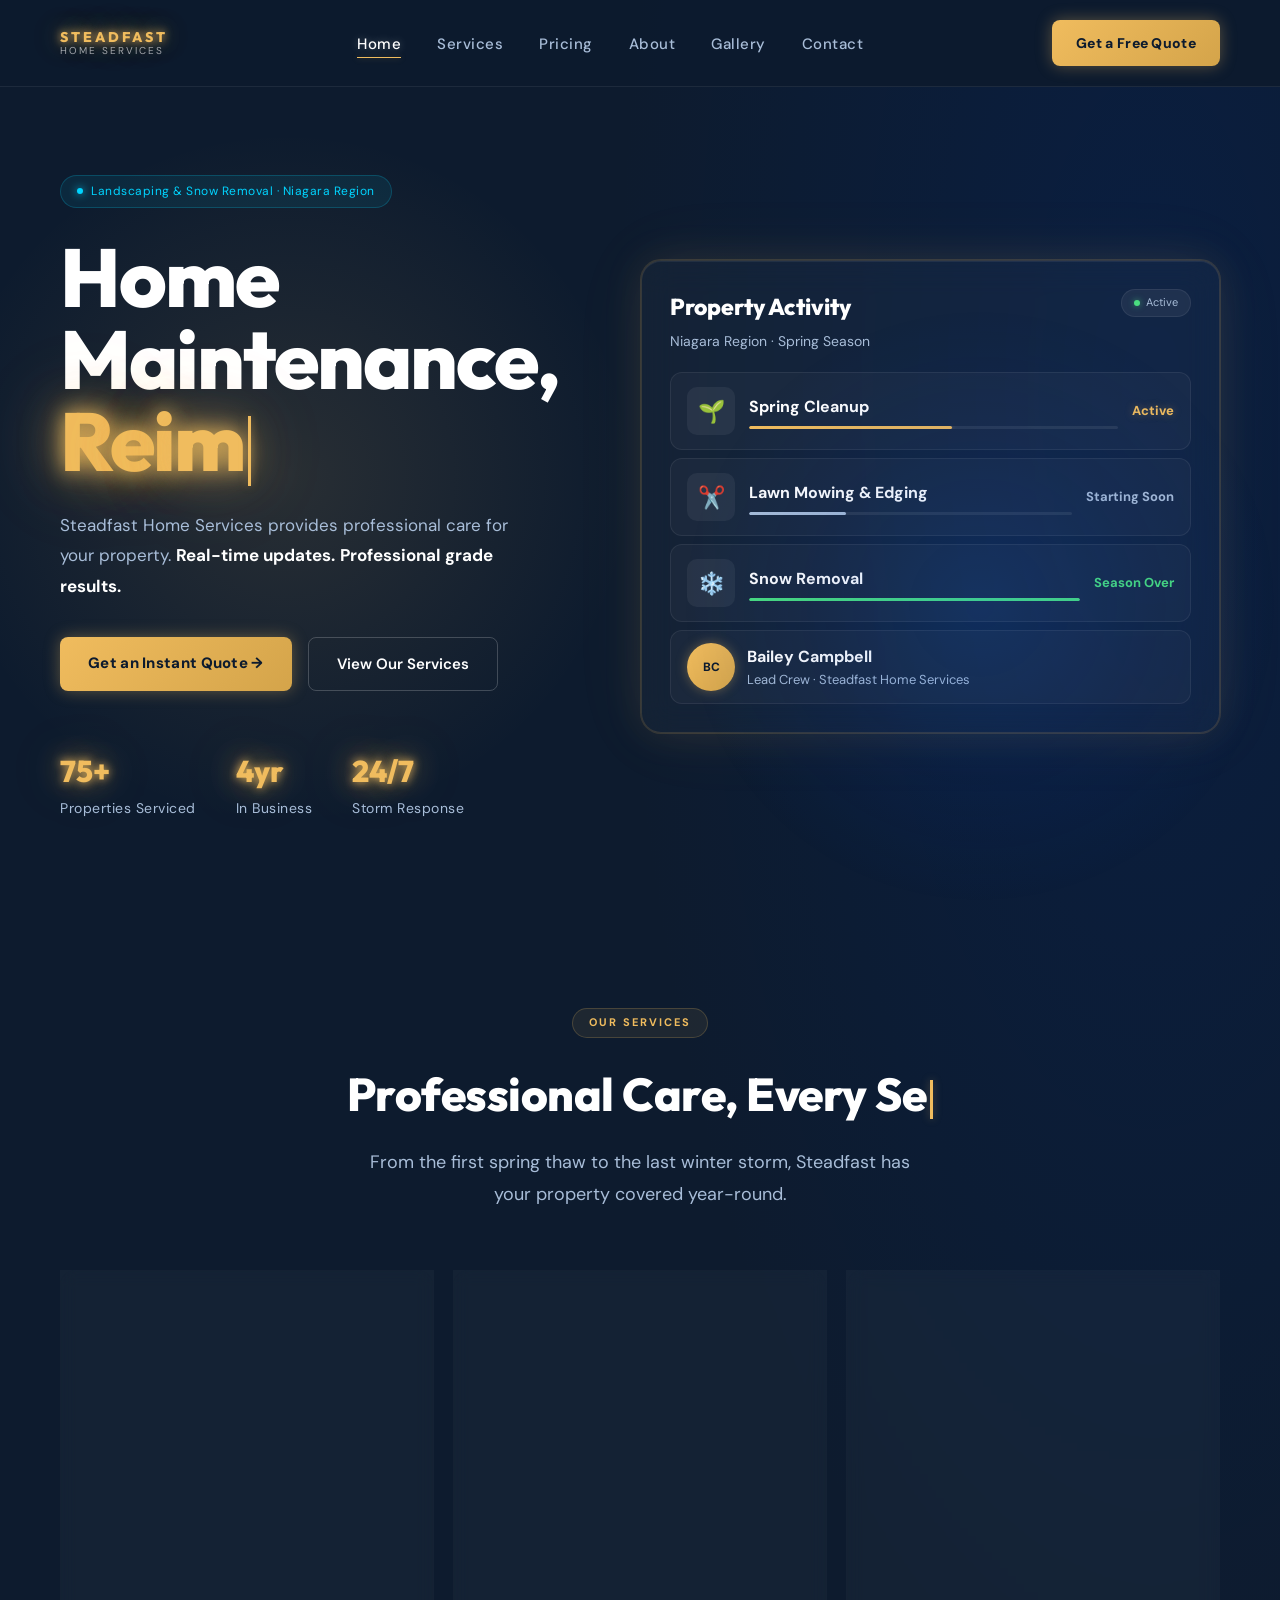
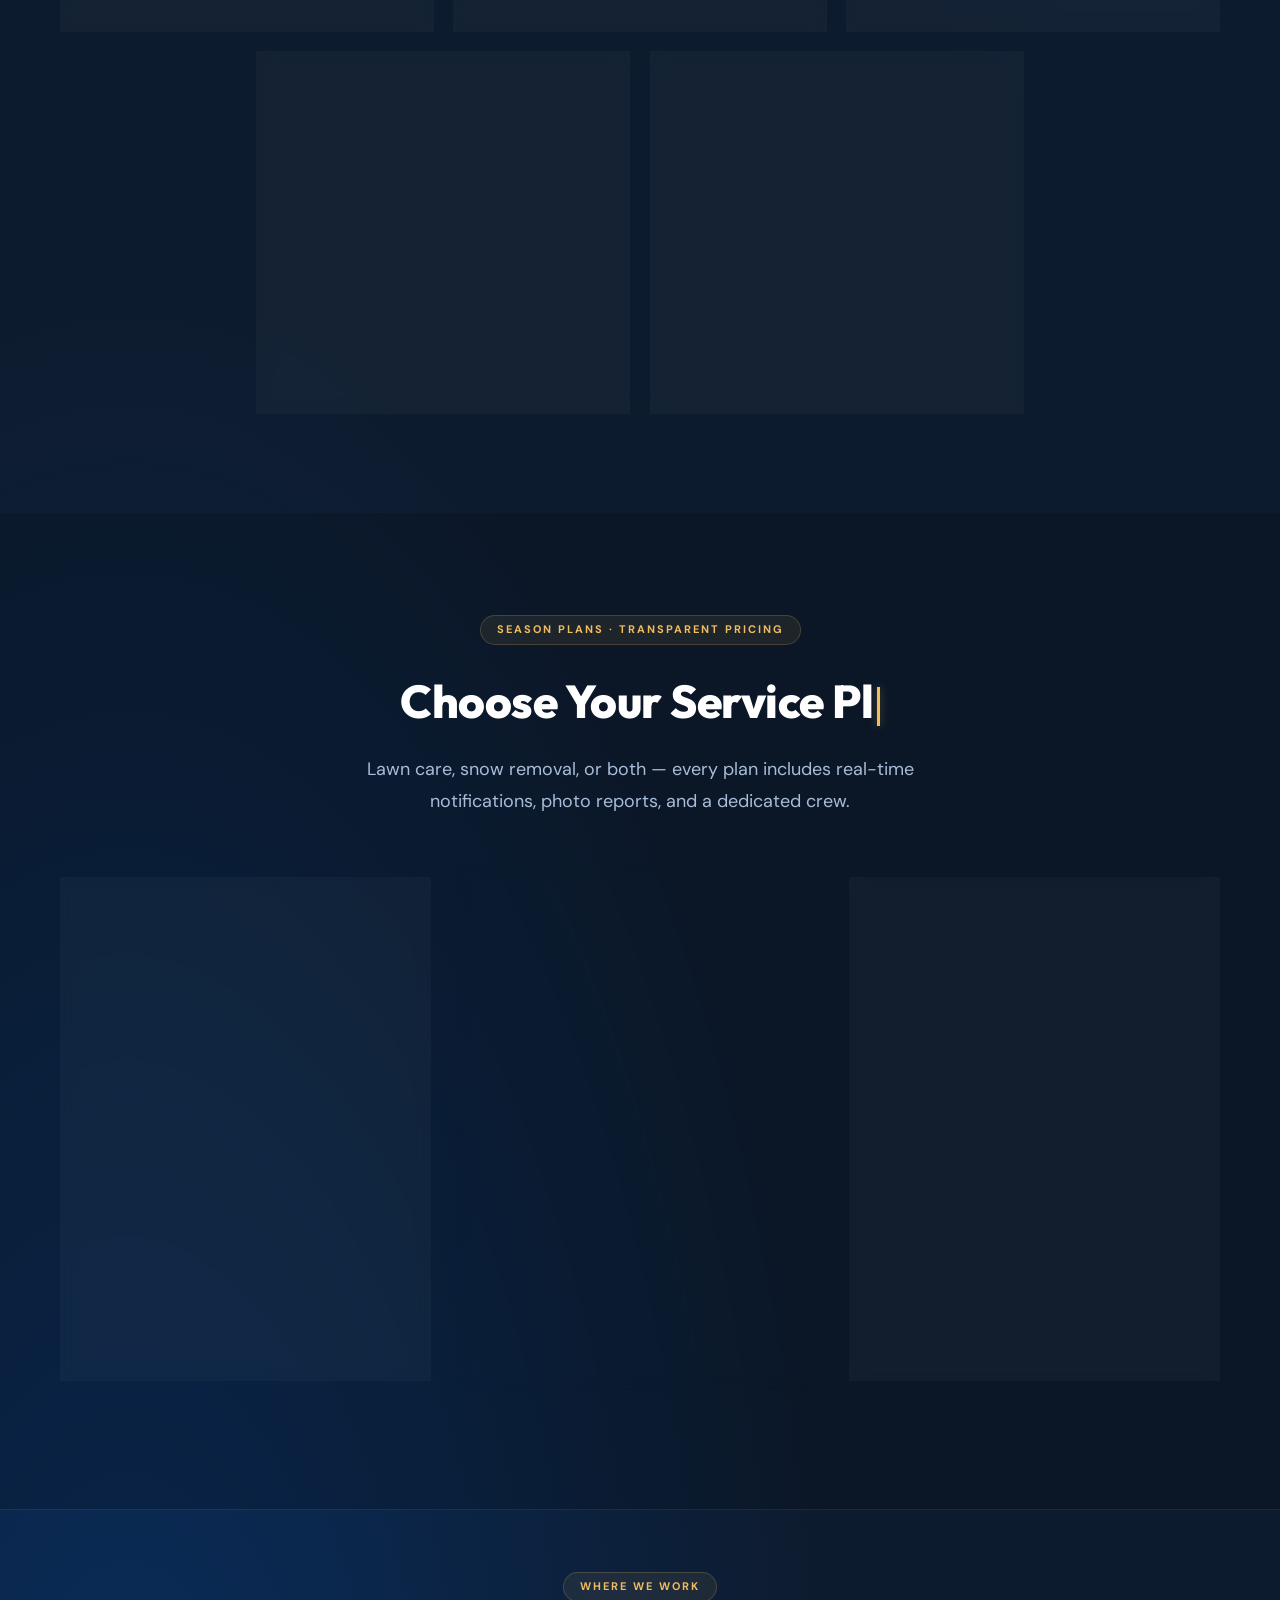
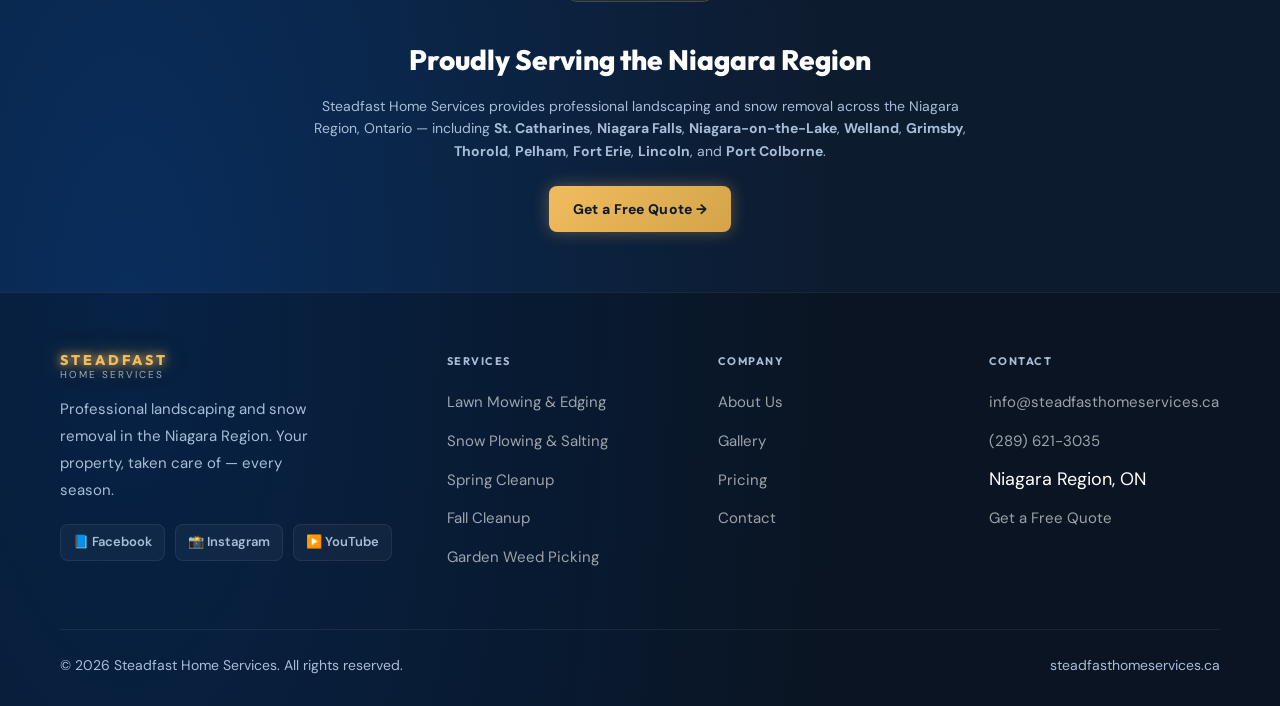
==== index.html @ 8e20288e "Reduce CSS parse time and fix CLS - Removed large inline SVG data URI from body background (kept rad" ====
<!DOCTYPE html>
<html lang="en">
<head>
  <meta charset="UTF-8" />
  <meta name="viewport" content="width=device-width, initial-scale=1.0" />

  <!-- SEO -->
  <title>Steadfast Home Services | Landscaping & Snow Removal — Niagara Region</title>
  <meta name="description" content="Professional landscaping and snow removal in the Niagara Region. Steadfast Home Services provides year-round property care. Real-time updates. Professional results." />
  <meta name="keywords" content="landscaping Niagara, snow removal Niagara, lawn care Niagara Region, Steadfast Home Services" />
  <link rel="canonical" href="https://steadfasthomeservices.ca" />

  <!-- Phone -->
  <meta name="phone" content="+1-289-621-3035" />

  <!-- Open Graph -->
  <meta property="og:title" content="Steadfast Home Services | Landscaping & Snow Removal — Niagara Region" />
  <meta property="og:description" content="Professional landscaping and snow removal in the Niagara Region. Serving St. Catharines, Niagara Falls, Welland & surrounding areas." />
  <meta property="og:url" content="https://steadfasthomeservices.ca" />
  <meta property="og:type" content="website" />
  <meta property="og:image" content="https://steadfasthomeservices.ca/assets/logo.png" />

  <!-- Twitter Card -->
  <meta name="twitter:card" content="summary_large_image" />
  <meta name="twitter:title" content="Steadfast Home Services | Niagara Region" />
  <meta name="twitter:description" content="Professional landscaping and snow removal in the Niagara Region." />
  <meta name="twitter:image" content="https://steadfasthomeservices.ca/assets/logo.png" />

  <!-- Robots -->
  <meta name="robots" content="index, follow" />

  <!-- Fonts -->
  <link rel="preconnect" href="https://fonts.googleapis.com" />
  <link rel="preconnect" href="https://fonts.gstatic.com" crossorigin />
  <link href="https://fonts.googleapis.com/css2?family=Outfit:wght@300;400;500;600;700;800;900&family=DM+Sans:ital,opsz,wght@0,9..40,300;0,9..40,400;0,9..40,500;0,9..40,600;0,9..40,700;1,9..40,400&display=optional" rel="stylesheet" />

  <link rel="preload" href="styles.css" as="style" />
  <link rel="dns-prefetch" href="https://www.googletagmanager.com" />
  <link rel="icon" type="image/png" href="assets/favicon.png" />
  <link rel="apple-touch-icon" href="assets/apple-touch-icon.png" />
  <link rel="stylesheet" href="styles.css" />
  <script src="schema.js" defer></script>
  <script src="animations.js" defer></script>
  <!-- Google Analytics -->
  <script async src="https://www.googletagmanager.com/gtag/js?id=G-3ZM8ZDMQPP"></script>
  <script>
    window.dataLayer = window.dataLayer || [];
    function gtag(){dataLayer.push(arguments);}
    gtag('js', new Date());
    gtag('config', 'G-3ZM8ZDMQPP');
  </script>
</head>
<body>

  <!-- =============================================
       NAVIGATION
       ============================================= -->
  <nav>
    <div class="nav-logo">
      <!-- Replace src with actual logo path once added to assets folder -->
      <div class="nav-logo-text">
        <span>STEADFAST</span>
        <span>HOME SERVICES</span>
      </div>
    </div>

    <ul class="nav-links">
      <li><a href="#" class="active">Home</a></li>
      <li><a href="services.html">Services</a></li>
      <li><a href="pricing.html">Pricing</a></li>
      <li><a href="about.html">About</a></li>
      <li><a href="gallery.html">Gallery</a></li>
      <li><a href="contact.html">Contact</a></li> 
    </ul>

    <a href="contact.html" class="btn-primary">Get a Free Quote</a>
    <button class="nav-hamburger" id="navHamburger" aria-label="Toggle navigation" aria-expanded="false">
      <span></span><span></span><span></span>
    </button>
  </nav>
  <div class="nav-overlay" id="navOverlay"></div>

  <!--
    VIDEO BACKGROUND — swap in when footage is ready:
    Replace the section.hero background with:

    <video class="hero-video" autoplay muted loop playsinline>
      <source src="assets/hero.mp4" type="video/mp4" />
    </video>

    And add to styles.css:
    .hero { position: relative; }
    .hero-video { position:absolute; inset:0; width:100%; height:100%; object-fit:cover; opacity:0.25; z-index:0; }
    .hero-content, .hero-card { position: relative; z-index: 1; }
  -->

  <!-- =============================================
       HERO SECTION
       ============================================= -->
  <section class="hero">
    <div class="hero-content">
      <div class="hero-badge">Landscaping &amp; Snow Removal &middot; Niagara Region</div>

      <h1>Home Maintenance,<br /><span class="hero-typewrite">Reimagined.</span></h1>

      <p>
        Steadfast Home Services provides professional care for your property.
        <strong>Real-time updates.</strong>
        <strong>Professional grade results.</strong>
      </p>

      <div class="hero-ctas">
        <a href="contact.html" class="btn-primary">Get an Instant Quote &rarr;</a>
        <a href="#services" class="btn-outline">View Our Services</a>
      </div>

      <div class="hero-stats">
        <div class="stat">
          <span class="stat-number">75+</span>
          <span class="stat-label">Properties Serviced</span>
        </div>
        <div class="stat">
          <span class="stat-number">4yr</span>
          <span class="stat-label">In Business</span>
        </div>
        <div class="stat">
          <span class="stat-number">24/7</span>
          <span class="stat-label">Storm Response</span>
        </div>
      </div>
    </div>

    <!-- Property Activity Card — powered by status.json -->
    <div class="hero-card" id="activityCard">
      <div class="hero-card-header">
        <div>
          <div class="hero-card-title">Property Activity</div>
          <div class="hero-card-subtitle" id="cardSubtitle">Niagara Region &middot; Loading...</div>
        </div>
        <div style="display:flex;flex-direction:column;align-items:flex-end;gap:8px;">
          <div class="storm-alert" id="cardAlert" style="display:none;"></div>
          <div class="status-badge" id="cardStatus">...</div>
        </div>
      </div>
      <div id="cardServices"></div>
      <div class="crew-item">
        <div class="crew-avatar">BC</div>
        <div>
          <div class="crew-name">Bailey Campbell</div>
          <div class="crew-role">Lead Crew &middot; Steadfast Home Services</div>
        </div>
      </div>
    </div>
  </section>

  <!-- =============================================
       SERVICES SECTION
       ============================================= -->
  <section class="services" id="services">
    <div class="section-header">
      <div class="section-label">Our Services</div>
      <h2 class="section-title">Professional Care, Every Season</h2>
      <p class="section-sub">From the first spring thaw to the last winter storm, Steadfast has your property covered year-round.</p>
    </div>

    <div class="services-grid">
      <div class="service-card">
        <div class="service-icon">✂️</div>
        <h3>Lawn Mowing &amp; Edging</h3>
        <p>Weekly or bi-weekly cuts at a 3-inch height using professional Toro equipment. Weed whacking and garden bed edging included in every visit.</p>
        <a href="services.html#mowing" class="service-link">Learn more &rarr;</a>
      </div>

      <div class="service-card">
        <div class="service-icon">❄️</div>
        <h3>Snow Plowing &amp; Salting</h3>
        <p>Triggered at 2 cm+ snowfall, 24/7 during snow season. We hand shovel every property and apply quality ice melt — before you wake up.</p>
        <a href="services.html#snow" class="service-link">Learn more &rarr;</a>
      </div>

      <div class="service-card">
        <div class="service-icon">🌱</div>
        <h3>Spring Cleanup</h3>
        <p>Full bed cleaning, weeding, edging, and a complete rake and blow of your entire lawn. All winter debris removed — property ready for the season.</p>
        <a href="services.html#spring" class="service-link">Learn more &rarr;</a>
      </div>

      <div class="service-card service-card--centered">
        <div class="service-icon">🍂</div>
        <h3>Fall Cleanup</h3>
        <p>Full leaf collection, weed removal, branch trimming, and winter prep starting in October. Your lawn set up to bounce back strong in spring.</p>
        <a href="services.html#fall" class="service-link">Learn more &rarr;</a>
      </div>

      <div class="service-card service-card--centered">
        <div class="service-icon">🌿</div>
        <h3>Garden Weed Picking <span style="font-size:11px;background:var(--gold);color:var(--navy);padding:2px 8px;border-radius:10px;font-weight:700;vertical-align:middle;">ADD-ON</span></h3>
        <p>Premium add-on to any lawn care plan. We weed your garden beds every visit, re-edge monthly, and keep your gardens looking pristine all season long.</p>
        <a href="services.html#weed" class="service-link">Learn more &rarr;</a>
      </div>
    </div>
  </section>

  <!-- =============================================
       PRICING SECTION
       ============================================= -->
  <section class="pricing" id="pricing">
    <div class="section-header">
      <div class="section-label">Season Plans &middot; Transparent Pricing</div>
      <h2 class="section-title">Choose Your Service Plan</h2>
      <p class="section-sub">Lawn care, snow removal, or both — every plan includes real-time notifications, photo reports, and a dedicated crew.</p>
    </div>

    <div class="pricing-grid">

      <!-- Lawn Care -->
      <div class="pricing-card">
        <div class="price-label">🌿 Lawn Care</div>
        <div>
          <span class="price-amount">$169</span>
          <span class="price-period">/mo</span>
        </div>
        <div class="price-desc">Spring through Fall season<br />Billed monthly &middot; No agreement required</div>
        <hr class="price-divider" />
        <ul class="features-list">
          <li class="feature-item included">Weekly mowing &amp; edging</li>
          <li class="feature-item included">Spring &amp; fall cleanup</li>
          <li class="feature-item included">Trimming &amp; debris removal</li>
          <li class="feature-item included">Photo report each visit</li>
          <li class="feature-item excluded">Snow removal</li>
          <li class="feature-item excluded">Fertilization</li>
        </ul>
        <a href="contact.html" class="btn-outline">Get Started</a>
      </div>

      <!-- Year-Round Bundle (Featured) -->
      <div class="pricing-card featured">
        <div class="best-value-badge">BEST VALUE</div>
        <div class="price-label">🌿❄️ Year-Round Bundle</div>
        <div>
          <span class="price-amount">$259</span>
          <span class="price-period">/mo</span>
        </div>
        <div class="price-desc">Lawn care + snow removal, 12 months<br />Annual service agreement required</div>
        <hr class="price-divider" />
        <ul class="features-list">
          <li class="feature-item included">Weekly mowing &amp; edging</li>
          <li class="feature-item included">Spring &amp; fall cleanup</li>
          <li class="feature-item included">Fertilization &amp; weed picking (2x)</li>
          <li class="feature-item included">Snow plowing — driveway &amp; walks</li>
          <li class="feature-item included">Salting / ice melt after each plow</li>
          <li class="feature-item included">Real-time SMS storm alerts</li>
          <li class="feature-item included">Photo report every visit</li>
        </ul>
        <a href="contact.html" class="btn-primary">Get an Instant Quote &rarr;</a>
      </div>

      <!-- Snow Removal -->
      <div class="pricing-card">
        <div class="price-label">❄️ Snow Removal</div>
        <div>
          <span class="price-amount">$179</span>
          <span class="price-period">/mo</span>
        </div>
        <div class="price-desc">Winter season pass — Nov through Apr<br />Seasonal service agreement required</div>
        <hr class="price-divider" />
        <ul class="features-list">
          <li class="feature-item included">Triggered at 2 cm+ snowfall</li>
          <li class="feature-item included">Driveway &amp; front walkway plowing</li>
          <li class="feature-item included">Salt / ice melt application</li>
          <li class="feature-item included">Pre &amp; post-storm SMS alerts</li>
          <li class="feature-item included">Photo confirmation each visit</li>
          <li class="feature-item excluded">Lawn care services</li>
        </ul>
        <a href="contact.html" class="btn-outline">Reserve Season Pass</a>
      </div>

    </div>
  </section>

  <!-- =============================================
       SERVICE AREA (SEO — city keyword coverage)
       ============================================= -->
  <section class="service-area">
    <div class="section-label">Where We Work</div>
    <h2>Proudly Serving the Niagara Region</h2>
    <p>
      Steadfast Home Services provides professional landscaping and snow removal across the Niagara Region, Ontario — including
      <strong>St. Catharines</strong>, <strong>Niagara Falls</strong>, <strong>Niagara-on-the-Lake</strong>,
      <strong>Welland</strong>, <strong>Grimsby</strong>, <strong>Thorold</strong>, <strong>Pelham</strong>,
      <strong>Fort Erie</strong>, <strong>Lincoln</strong>, and <strong>Port Colborne</strong>.
    </p>
    <a href="contact.html" class="btn-primary">Get a Free Quote &rarr;</a>
  </section>

  <!-- =============================================
       FOOTER
       ============================================= -->
  <footer id="contact">
    <div class="footer-top">
      <div class="footer-brand">
        <div class="nav-logo-text">
          <span class="footer-logo-title">STEADFAST</span>
          <span class="footer-logo-sub">HOME SERVICES</span>
        </div>
        <p>Professional landscaping and snow removal in the Niagara Region. Your property, taken care of — every season.</p>
        <div class="social-links">
          <a href="https://www.facebook.com/profile.php?id=100092888058014" target="_blank" rel="noopener noreferrer" class="social-link">📘 Facebook</a>
          <a href="https://www.instagram.com/steadfasthomeservices/" target="_blank" rel="noopener noreferrer" class="social-link">📸 Instagram</a>
          <a href="https://www.youtube.com/@SteadfastHomeServices" target="_blank" rel="noopener noreferrer" class="social-link">▶️ YouTube</a>
        </div>
      </div>

      <div class="footer-col">
        <h4>Services</h4>
        <ul>
          <li><a href="services.html#mowing">Lawn Mowing &amp; Edging</a></li>
          <li><a href="services.html#snow">Snow Plowing &amp; Salting</a></li>
          <li><a href="services.html#spring">Spring Cleanup</a></li>
          <li><a href="services.html#fall">Fall Cleanup</a></li>
          <li><a href="services.html#weed">Garden Weed Picking</a></li>
        </ul>
      </div>

      <div class="footer-col">
        <h4>Company</h4>
        <ul>
          <li><a href="about.html">About Us</a></li>
          <li><a href="gallery.html">Gallery</a></li>
          <li><a href="pricing.html">Pricing</a></li>
          <li><a href="contact.html">Contact</a></li>
        </ul>
      </div>

      <div class="footer-col">
        <h4>Contact</h4>
        <ul>
          <li><a href="mailto:info@steadfasthomeservices.ca">info@steadfasthomeservices.ca</a></li>
          <li><a href="tel:+12896213035">(289) 621-3035</a></li>
          <li>Niagara Region, ON</li>
          <li><a href="contact.html">Get a Free Quote</a></li>
        </ul>
      </div>
    </div>

    <div class="footer-bottom">
      <p>&copy; 2026 Steadfast Home Services. All rights reserved.</p>
      <p>steadfasthomeservices.ca</p>
    </div>
  </footer>

  <script>
    // Load live status from status.json
    fetch('status.json')
      .then(r => r.json())
      .then(data => {
        // Subtitle: region + season only (no daily area or date to maintain)
        document.getElementById('cardSubtitle').textContent = 'Niagara Region · ' + data.season;

        // Status badge
        document.getElementById('cardStatus').textContent = data.status;

        // Alert banner (only shown if alert text is set)
        if (data.alert) {
          const alert = document.getElementById('cardAlert');
          alert.textContent = '⚠ ' + data.alert;
          alert.style.display = 'flex';
        }

        // Service items
        const stateMap = {
          active:   { label: 'Active',     css: 'status-progress', bar: 'bar-gold'  },
          upcoming: { label: 'Starting Soon', css: 'status-oncall', bar: 'bar-grey' },
          standby:  { label: 'On Call',    css: 'status-oncall',   bar: 'bar-grey'  },
          done:     { label: 'Season Over', css: 'status-complete', bar: 'bar-green' }
        };

        const container = document.getElementById('cardServices');
        data.services.forEach(svc => {
          const s = stateMap[svc.state] || stateMap.standby;
          container.innerHTML += `
            <div class="job-item">
              <div class="job-icon">${svc.icon}</div>
              <div class="job-info">
                <div class="job-name">${svc.name}</div>
                <div class="job-bar"><div class="job-bar-fill ${s.bar}"></div></div>
              </div>
              <span class="job-status ${s.css}">${s.label}</span>
            </div>`;
        });
      })
      .catch(() => {
        document.getElementById('cardSubtitle').textContent = 'Niagara Region';
        document.getElementById('cardStatus').textContent = 'Active';
      });
  </script>
</body>
</html>
---- styles.css ----
*{margin:0;padding:0;box-sizing:border-box}:root{--navy:#0D1B2E;--navy-mid:#1B2A4A;--navy-card:rgba(255,255,255,0.04);--gold:#F0BC5E;--gold-glow:rgba(240,188,94,0.35);--gold-dim:rgba(240,188,94,0.12);--cyan:#00D4FF;--cyan-glow:rgba(0,212,255,0.25);--white:#FFFFFF;--text-muted:#A8BDD8;--border:rgba(255,255,255,0.07);--font:'DM Sans',sans-serif;--font-display:'Outfit',sans-serif}html{scroll-behavior:smooth}body{background-color:var(--navy);background-image:radial-gradient(ellipse 80% 60% at 10% 90%,rgba(0,80,180,.35) 0,transparent 70%),radial-gradient(ellipse 60% 50% at 90% 10%,rgba(0,40,120,.25) 0,transparent 70%);color:var(--white);font-family:var(--font);font-size:18px;line-height:1.6}a{text-decoration:none;color:inherit}h1,h2,h3,h4{font-family:var(--font-display)}@keyframes fadeInUp{from{opacity:0;transform:translateY(28px)}to{opacity:1;transform:translateY(0)}}@keyframes fadeInRight{from{opacity:0;transform:translateX(28px)}to{opacity:1;transform:translateX(0)}}@keyframes glowPulse{0%,100%{opacity:.85}50%{opacity:1}}@keyframes floatCard{0%,100%{transform:translateY(0)}50%{transform:translateY(-8px)}}.typewriter-cursor{display:inline-block;width:3px;height:.85em;background:var(--gold);margin-left:4px;vertical-align:middle;box-shadow:0 0 8px var(--gold-glow);animation:cursorBlink .8s step-end infinite}@keyframes cursorBlink{0%,100%{opacity:1}50%{opacity:0}}.reveal{opacity:0;transform:translateY(36px);transition:opacity .7s ease,transform .7s ease}.reveal.is-visible{opacity:1;transform:translateY(0)}.reveal-left{opacity:0;transform:translateX(-36px);transition:opacity .7s ease,transform .7s ease}.reveal-left.is-visible{opacity:1;transform:translateX(0)}.reveal-scale{opacity:0;transform:scale(.94);transition:opacity .6s ease,transform .6s ease}.reveal-scale.is-visible{opacity:1;transform:scale(1)}.gradient-text{background:linear-gradient(135deg,var(--gold) 0,#fff 50%,var(--gold) 100%);background-size:200% auto;-webkit-background-clip:text;-webkit-text-fill-color:transparent;background-clip:text}nav{display:flex;align-items:center;justify-content:space-between;padding:20px 60px;position:sticky;top:0;z-index:100;background:rgba(13,27,46,.96);border-bottom:1px solid var(--border)}.nav-logo{display:flex;align-items:center;gap:10px}.nav-logo img{height:40px}.nav-logo-text{display:flex;flex-direction:column;line-height:1.1}.nav-logo-text span:first-child{font-size:14px;font-weight:800;letter-spacing:3px;font-family:var(--font-display);color:var(--gold);text-shadow:0 0 8px #f0bc5e,0 0 20px rgba(240,188,94,.7),0 0 40px rgba(240,188,94,.4)}.nav-logo-text span:last-child{font-size:10px;letter-spacing:2px;color:var(--white);opacity:.6}.nav-links{display:flex;gap:36px;list-style:none}.nav-links a{font-size:15px;font-weight:500;color:var(--text-muted);letter-spacing:.5px;transition:color .2s,text-shadow .2s;position:relative}.nav-links a::after{content:'';position:absolute;bottom:-4px;left:0;width:0;height:1px;background:var(--gold);box-shadow:0 0 6px var(--gold-glow);transition:width .3s}.nav-links a.active,.nav-links a:hover{color:var(--white);text-shadow:0 0 8px rgba(255,255,255,.3)}.nav-links a.active::after,.nav-links a:hover::after{width:100%}.btn-primary{background:linear-gradient(135deg,var(--gold),#d4a44a);color:var(--navy);font-weight:800;font-size:14px;padding:12px 24px;border-radius:8px;border:none;cursor:pointer;letter-spacing:.3px;box-shadow:0 0 16px var(--gold-glow);animation:glowPulse 3s ease-in-out infinite;transition:transform .2s,opacity .2s;display:inline-block}.btn-primary:hover{transform:translateY(-3px);box-shadow:0 0 24px rgba(240,188,94,.55),0 0 60px rgba(240,188,94,.25),0 10px 24px rgba(0,0,0,.35)}.btn-outline{background:0 0;color:var(--white);font-weight:600;font-size:14px;padding:12px 24px;border-radius:8px;border:1px solid rgba(255,255,255,.2);cursor:pointer;transition:border-color .25s,background .25s,transform .25s,box-shadow .25s;display:inline-block}.btn-outline:hover{border-color:rgba(240,188,94,.6);background:rgba(240,188,94,.07);transform:translateY(-3px);box-shadow:0 0 16px rgba(240,188,94,.12),0 8px 20px rgba(0,0,0,.2)}.hero{display:flex;align-items:center;justify-content:space-between;padding:80px 60px;min-height:calc(100vh - 81px);gap:60px;position:relative;overflow:hidden}.hero::before{content:'';position:absolute;top:5%;left:-5%;width:700px;height:700px;background:radial-gradient(circle,rgba(240,188,94,.12) 0,rgba(240,188,94,.05) 40%,transparent 70%);pointer-events:none}.hero::after{content:'';position:absolute;bottom:0;right:0;width:600px;height:600px;background:radial-gradient(circle,rgba(0,100,255,.15) 0,rgba(0,60,180,.08) 40%,transparent 70%);pointer-events:none}.hero-content{flex:1;max-width:580px;animation:fadeInUp .8s ease both}.hero-badge{display:inline-flex;align-items:center;gap:8px;background:rgba(0,212,255,.08);border:1px solid rgba(0,212,255,.2);border-radius:20px;padding:6px 16px;font-size:12px;color:var(--cyan);margin-bottom:28px;letter-spacing:.5px}.hero-badge::before{content:'';width:6px;height:6px;border-radius:50%;background:var(--cyan);box-shadow:0 0 8px var(--cyan);animation:glowPulse 2s ease-in-out infinite}.hero h1{font-size:82px;font-weight:800;line-height:1;margin-bottom:24px;letter-spacing:-2px}.hero h1 span{color:var(--gold);text-shadow:0 0 20px rgba(240,188,94,.9),0 0 40px rgba(240,188,94,.6),0 0 80px rgba(240,188,94,.4),0 0 120px rgba(240,188,94,.2)}.hero p{font-size:17px;color:var(--text-muted);margin-bottom:36px;max-width:460px;line-height:1.8}.hero p strong{color:var(--white)}.hero-ctas{display:flex;gap:16px;margin-bottom:56px;flex-wrap:wrap}.hero-ctas .btn-primary{font-size:15px;padding:14px 28px}.hero-ctas .btn-outline{font-size:15px;padding:14px 28px}.hero-stats{display:flex;gap:40px}.stat{display:flex;flex-direction:column}.stat-number{font-size:30px;font-weight:800;font-family:var(--font-display);color:var(--gold);text-shadow:0 0 10px #f0bc5e,0 0 30px rgba(240,188,94,.7),0 0 60px rgba(240,188,94,.4)}.stat-label{font-size:14px;color:var(--text-muted);margin-top:2px;letter-spacing:.5px}.hero-card{flex:1;max-width:676px;background:rgba(255,255,255,.03);border:1px solid rgba(240,188,94,.15);border-radius:20px;padding:28px;backdrop-filter:blur(16px);-webkit-backdrop-filter:blur(16px);animation:fadeInRight .9s ease .2s both,floatCard 6s ease-in-out 1s infinite;box-shadow:0 0 0 1px rgba(240,188,94,.15),0 0 40px rgba(240,188,94,.1),0 0 80px rgba(240,188,94,.06),inset 0 1px 0 rgba(255,255,255,.06)}.hero-card-header{display:flex;justify-content:space-between;align-items:flex-start;margin-bottom:20px}.hero-card-title{font-size:23px;font-weight:800;font-family:var(--font-display)}.hero-card-subtitle{font-size:14px;color:var(--text-muted);margin-top:4px}.storm-alert{display:flex;align-items:center;gap:6px;background:var(--gold);color:var(--navy);font-size:11px;font-weight:800;padding:5px 12px;border-radius:20px;box-shadow:0 0 12px var(--gold-glow)}.status-badge{display:inline-flex;align-items:center;gap:6px;background:rgba(255,255,255,.06);border:1px solid var(--border);border-radius:20px;padding:4px 12px;font-size:11px;color:var(--text-muted)}.status-badge::before{content:'';width:6px;height:6px;border-radius:50%;background:#4ade80;box-shadow:0 0 6px rgba(74,222,128,.6)}.job-item{background:rgba(255,255,255,.03);border:1px solid var(--border);border-radius:12px;padding:14px 16px;margin-bottom:8px;display:flex;align-items:center;gap:14px;transition:border-color .2s}.job-item:hover{border-color:rgba(240,188,94,.2)}.job-icon{width:48px;height:48px;border-radius:10px;background:rgba(255,255,255,.06);display:flex;align-items:center;justify-content:center;font-size:22px;flex-shrink:0}.job-info{flex:1}.job-name{font-size:16px;font-weight:700}.job-bar{height:3px;border-radius:2px;background:rgba(255,255,255,.08);margin-top:6px;overflow:hidden}.job-bar-fill{height:100%;border-radius:2px}.job-status{font-size:13px;font-weight:700}.status-progress{color:var(--gold);text-shadow:0 0 8px var(--gold-glow)}.status-complete{color:#4ade80}.status-oncall{color:var(--text-muted)}.bar-gold{background:var(--gold);box-shadow:0 0 6px var(--gold-glow);width:55%}.bar-green{background:#4ade80;width:100%}.bar-grey{background:var(--text-muted);width:30%}.crew-item{display:flex;align-items:center;gap:12px;padding:12px 16px;background:rgba(255,255,255,.03);border:1px solid var(--border);border-radius:12px;margin-top:8px}.crew-avatar{width:48px;height:48px;border-radius:50%;background:linear-gradient(135deg,var(--gold),#d4a44a);color:var(--navy);font-weight:800;font-size:12px;display:flex;align-items:center;justify-content:center;box-shadow:0 0 12px var(--gold-glow);flex-shrink:0}.crew-name{font-size:16px;font-weight:700}.crew-role{font-size:13px;color:var(--text-muted)}section{padding:100px 60px}.section-label{display:inline-block;background:rgba(240,188,94,.08);border:1px solid rgba(240,188,94,.2);border-radius:20px;padding:5px 16px;font-size:11px;font-weight:700;letter-spacing:2px;text-transform:uppercase;color:var(--gold);margin-bottom:20px}.section-title{font-size:46px;font-weight:800;text-align:center;margin-bottom:14px;letter-spacing:-.5px}.section-sub{font-size:18px;color:var(--text-muted);text-align:center;max-width:560px;margin:0 auto 60px;line-height:1.8}.section-header{text-align:center;margin-bottom:60px}.services{background:0 0}.services-grid{display:grid;grid-template-columns:repeat(6,1fr);gap:20px}.service-card{grid-column:span 2;background:rgba(255,255,255,.03);border:1px solid var(--border);border-radius:16px;padding:36px;backdrop-filter:blur(8px);transition:border-color .3s,transform .3s,box-shadow .3s;position:relative;overflow:hidden}.service-card::before{content:'';position:absolute;top:0;left:0;right:0;height:1px;background:linear-gradient(90deg,transparent,rgba(240,188,94,.3),transparent);opacity:0;transition:opacity .3s}.service-card:hover{border-color:rgba(240,188,94,.3);transform:translateY(-6px);box-shadow:0 24px 48px rgba(0,0,0,.35),0 0 30px rgba(240,188,94,.08),inset 0 1px 0 rgba(240,188,94,.15)}.service-card:hover::before{opacity:1}.service-card:nth-child(4){grid-column:2/span 2}.service-card:nth-child(5){grid-column:4/span 2}.service-icon{width:58px;height:58px;border-radius:14px;background:rgba(240,188,94,.08);border:1px solid rgba(240,188,94,.15);display:flex;align-items:center;justify-content:center;font-size:26px;margin-bottom:24px}.service-card h3{font-size:20px;font-weight:700;margin-bottom:12px}.service-card p{font-size:16px;color:var(--text-muted);line-height:1.7;margin-bottom:24px}.service-link{font-size:15px;font-weight:700;color:var(--gold);letter-spacing:.3px;transition:text-shadow .2s}.service-link:hover{text-shadow:0 0 8px var(--gold-glow)}.pricing{background:rgba(0,0,0,.15)}.pricing-grid{display:grid;grid-template-columns:repeat(3,1fr);gap:24px;align-items:start}.pricing-card{background:rgba(255,255,255,.03);border:1px solid var(--border);border-radius:20px;padding:32px;position:relative;backdrop-filter:blur(8px);transition:border-color .3s,box-shadow .3s}.pricing-card:hover{border-color:rgba(240,188,94,.3);box-shadow:0 24px 48px rgba(0,0,0,.25),0 0 20px rgba(240,188,94,.07)}.pricing-card.featured{background:linear-gradient(145deg,#c8a84b,#f0e080);border-color:transparent;color:var(--navy);transform:translateY(-16px);box-shadow:0 0 60px rgba(240,188,94,.2),0 30px 60px rgba(0,0,0,.3)}.pricing-card.featured .feature-item,.pricing-card.featured .price-desc,.pricing-card.featured .price-label,.pricing-card.featured .price-period{color:rgba(27,42,74,.75)}.pricing-card.featured .price-amount{color:var(--navy)}.pricing-card.featured .feature-item.included{color:var(--navy)}.best-value-badge{position:absolute;top:-14px;left:50%;transform:translateX(-50%);background:var(--navy);color:var(--gold);font-size:10px;font-weight:800;letter-spacing:2px;padding:5px 18px;border-radius:20px;white-space:nowrap;box-shadow:0 0 12px var(--gold-glow)}.price-label{display:flex;align-items:center;gap:8px;font-size:11px;font-weight:700;letter-spacing:1.5px;text-transform:uppercase;color:var(--text-muted);margin-bottom:16px}.price-amount{font-size:54px;font-weight:800;line-height:1;color:var(--white);font-family:var(--font-display)}.price-period{font-size:16px;color:var(--text-muted);font-weight:400}.price-desc{font-size:13px;color:var(--text-muted);margin-top:6px;margin-bottom:24px;line-height:1.6}.price-divider{border:none;border-top:1px solid var(--border);margin-bottom:20px}.pricing-card.featured .price-divider{border-top-color:rgba(27,42,74,.15)}.features-list{list-style:none;margin-bottom:28px}.feature-item{display:flex;align-items:center;gap:10px;font-size:13px;color:var(--text-muted);margin-bottom:10px}.feature-item.included{color:var(--white)}.feature-item.included::before{content:'✓';color:#4ade80;font-weight:800;flex-shrink:0}.feature-item.excluded{opacity:.35}.feature-item.excluded::before{content:'✕';color:var(--text-muted);flex-shrink:0}.pricing-card .btn-outline,.pricing-card .btn-primary{width:100%;text-align:center;display:block;padding:14px;font-size:14px}.pricing-card.featured .btn-primary{background:var(--navy);color:var(--gold);box-shadow:none;animation:none}.pricing-card.featured .btn-primary:hover{opacity:.9}footer{background:rgba(0,0,0,.25);border-top:1px solid var(--border);padding:60px 60px 30px}.footer-top{display:grid;grid-template-columns:1.5fr 1fr 1fr 1fr;gap:40px;margin-bottom:48px}.footer-brand p{font-size:15px;color:var(--text-muted);margin-top:16px;max-width:260px;line-height:1.8}.footer-col h4{font-size:11px;font-weight:700;letter-spacing:1.5px;text-transform:uppercase;color:var(--text-muted);margin-bottom:16px}.footer-col ul{list-style:none}.footer-col ul li{margin-bottom:10px}.footer-col ul li a{font-size:15px;color:var(--white);opacity:.6;transition:opacity .2s,color .2s}.footer-col ul li a:hover{opacity:1;color:var(--gold)}.footer-bottom{border-top:1px solid var(--border);padding-top:24px;display:flex;justify-content:space-between;align-items:center}.footer-bottom p{font-size:14px;color:var(--text-muted)}.social-links{display:flex;gap:10px;margin-top:20px;flex-wrap:wrap}.social-link{display:flex;align-items:center;gap:6px;font-size:13px;font-weight:600;color:var(--text-muted);background:rgba(255,255,255,.04);border:1px solid var(--border);border-radius:8px;padding:7px 12px;transition:color .2s,border-color .2s,box-shadow .2s}.social-link:hover{color:var(--gold);border-color:rgba(240,188,94,.3);box-shadow:0 0 10px rgba(240,188,94,.1)}@media (max-width:1024px){nav{padding:20px 30px}.hero{padding:60px 30px;flex-direction:column;min-height:auto}.hero h1{font-size:48px}section{padding:80px 30px}.services-grid{grid-template-columns:repeat(2,1fr)}.service-card{grid-column:span 1!important}.pricing-grid{grid-template-columns:1fr}.pricing-card.featured{transform:none}.footer-top{grid-template-columns:1fr 1fr}footer{padding:40px 30px 20px}}@media (max-width:640px){nav{padding:16px 20px}.nav-links{display:none}.nav-links.is-open{display:flex;flex-direction:column;position:fixed;top:0;right:0;width:75vw;max-width:300px;height:100vh;background:rgba(13,27,46,.98);backdrop-filter:blur(20px);-webkit-backdrop-filter:blur(20px);padding:80px 30px 30px;gap:0;border-left:1px solid var(--border);z-index:200;list-style:none}.nav-links.is-open li{width:100%}.nav-links.is-open a{font-size:17px;padding:14px 0;display:block;border-bottom:1px solid var(--border);color:var(--white)}.hero{padding:40px 20px}.hero h1{font-size:36px}.section-title{font-size:32px}.services-grid{grid-template-columns:1fr}.hero-stats{gap:24px}section{padding:60px 20px}.footer-top{grid-template-columns:1fr}footer{padding:40px 20px 20px}.social-links{gap:8px}}.nav-hamburger{display:none;flex-direction:column;justify-content:center;gap:5px;background:0 0;border:none;cursor:pointer;padding:6px;z-index:300}.nav-hamburger span{display:block;width:24px;height:2px;background:var(--white);border-radius:2px;transition:transform .3s ease,opacity .3s ease}.nav-hamburger.is-open span:first-child{transform:translateY(7px) rotate(45deg)}.nav-hamburger.is-open span:nth-child(2){opacity:0}.nav-hamburger.is-open span:nth-child(3){transform:translateY(-7px) rotate(-45deg)}.nav-overlay{display:none;position:fixed;inset:0;background:rgba(0,0,0,.5);z-index:150}.nav-overlay.is-open{display:block}@media (max-width:640px){.nav-hamburger{display:flex}}.service-area{padding:60px;border-top:1px solid rgba(255,255,255,.06);text-align:center}.service-area h2{font-size:28px;font-weight:800;margin:16px 0 12px}.service-area p{color:var(--text-muted);font-size:14px;max-width:680px;margin:0 auto 24px}.footer-logo-title{font-size:16px;font-weight:800;letter-spacing:2px;color:var(--gold);font-family:var(--font-display)}.footer-logo-sub{font-size:11px;letter-spacing:2px;color:var(--white);opacity:.7}@media (prefers-reduced-motion:reduce){*,::after,::before{animation-duration:0s!important;animation-iteration-count:1!important;transition-duration:0s!important}body{animation:none}.hero-content{animation:none;opacity:1;transform:none}.hero-card{animation:none;opacity:1;transform:none}.reveal,.reveal-left,.reveal-scale{opacity:1!important;transform:none!important;transition:none!important}.gradient-text{animation:none}.btn-primary{animation:none}.hero-badge::before{animation:none}.typewriter-cursor{animation:none}}
---- styles.css ----
*{margin:0;padding:0;box-sizing:border-box}:root{--navy:#0D1B2E;--navy-mid:#1B2A4A;--navy-card:rgba(255,255,255,0.04);--gold:#F0BC5E;--gold-glow:rgba(240,188,94,0.35);--gold-dim:rgba(240,188,94,0.12);--cyan:#00D4FF;--cyan-glow:rgba(0,212,255,0.25);--white:#FFFFFF;--text-muted:#A8BDD8;--border:rgba(255,255,255,0.07);--font:'DM Sans',sans-serif;--font-display:'Outfit',sans-serif}html{scroll-behavior:smooth}body{background-color:var(--navy);background-image:radial-gradient(ellipse 80% 60% at 10% 90%,rgba(0,80,180,.35) 0,transparent 70%),radial-gradient(ellipse 60% 50% at 90% 10%,rgba(0,40,120,.25) 0,transparent 70%);color:var(--white);font-family:var(--font);font-size:18px;line-height:1.6}a{text-decoration:none;color:inherit}h1,h2,h3,h4{font-family:var(--font-display)}@keyframes fadeInUp{from{opacity:0;transform:translateY(28px)}to{opacity:1;transform:translateY(0)}}@keyframes fadeInRight{from{opacity:0;transform:translateX(28px)}to{opacity:1;transform:translateX(0)}}@keyframes glowPulse{0%,100%{opacity:.85}50%{opacity:1}}@keyframes floatCard{0%,100%{transform:translateY(0)}50%{transform:translateY(-8px)}}.typewriter-cursor{display:inline-block;width:3px;height:.85em;background:var(--gold);margin-left:4px;vertical-align:middle;box-shadow:0 0 8px var(--gold-glow);animation:cursorBlink .8s step-end infinite}@keyframes cursorBlink{0%,100%{opacity:1}50%{opacity:0}}.reveal{opacity:0;transform:translateY(36px);transition:opacity .7s ease,transform .7s ease}.reveal.is-visible{opacity:1;transform:translateY(0)}.reveal-left{opacity:0;transform:translateX(-36px);transition:opacity .7s ease,transform .7s ease}.reveal-left.is-visible{opacity:1;transform:translateX(0)}.reveal-scale{opacity:0;transform:scale(.94);transition:opacity .6s ease,transform .6s ease}.reveal-scale.is-visible{opacity:1;transform:scale(1)}.gradient-text{background:linear-gradient(135deg,var(--gold) 0,#fff 50%,var(--gold) 100%);background-size:200% auto;-webkit-background-clip:text;-webkit-text-fill-color:transparent;background-clip:text}nav{display:flex;align-items:center;justify-content:space-between;padding:20px 60px;position:sticky;top:0;z-index:100;background:rgba(13,27,46,.96);border-bottom:1px solid var(--border)}.nav-logo{display:flex;align-items:center;gap:10px}.nav-logo img{height:40px}.nav-logo-text{display:flex;flex-direction:column;line-height:1.1}.nav-logo-text span:first-child{font-size:14px;font-weight:800;letter-spacing:3px;font-family:var(--font-display);color:var(--gold);text-shadow:0 0 8px #f0bc5e,0 0 20px rgba(240,188,94,.7),0 0 40px rgba(240,188,94,.4)}.nav-logo-text span:last-child{font-size:10px;letter-spacing:2px;color:var(--white);opacity:.6}.nav-links{display:flex;gap:36px;list-style:none}.nav-links a{font-size:15px;font-weight:500;color:var(--text-muted);letter-spacing:.5px;transition:color .2s,text-shadow .2s;position:relative}.nav-links a::after{content:'';position:absolute;bottom:-4px;left:0;width:0;height:1px;background:var(--gold);box-shadow:0 0 6px var(--gold-glow);transition:width .3s}.nav-links a.active,.nav-links a:hover{color:var(--white);text-shadow:0 0 8px rgba(255,255,255,.3)}.nav-links a.active::after,.nav-links a:hover::after{width:100%}.btn-primary{background:linear-gradient(135deg,var(--gold),#d4a44a);color:var(--navy);font-weight:800;font-size:14px;padding:12px 24px;border-radius:8px;border:none;cursor:pointer;letter-spacing:.3px;box-shadow:0 0 16px var(--gold-glow);animation:glowPulse 3s ease-in-out infinite;transition:transform .2s,opacity .2s;display:inline-block}.btn-primary:hover{transform:translateY(-3px);box-shadow:0 0 24px rgba(240,188,94,.55),0 0 60px rgba(240,188,94,.25),0 10px 24px rgba(0,0,0,.35)}.btn-outline{background:0 0;color:var(--white);font-weight:600;font-size:14px;padding:12px 24px;border-radius:8px;border:1px solid rgba(255,255,255,.2);cursor:pointer;transition:border-color .25s,background .25s,transform .25s,box-shadow .25s;display:inline-block}.btn-outline:hover{border-color:rgba(240,188,94,.6);background:rgba(240,188,94,.07);transform:translateY(-3px);box-shadow:0 0 16px rgba(240,188,94,.12),0 8px 20px rgba(0,0,0,.2)}.hero{display:flex;align-items:center;justify-content:space-between;padding:80px 60px;min-height:calc(100vh - 81px);gap:60px;position:relative;overflow:hidden}.hero::before{content:'';position:absolute;top:5%;left:-5%;width:700px;height:700px;background:radial-gradient(circle,rgba(240,188,94,.12) 0,rgba(240,188,94,.05) 40%,transparent 70%);pointer-events:none}.hero::after{content:'';position:absolute;bottom:0;right:0;width:600px;height:600px;background:radial-gradient(circle,rgba(0,100,255,.15) 0,rgba(0,60,180,.08) 40%,transparent 70%);pointer-events:none}.hero-content{flex:1;max-width:580px;animation:fadeInUp .8s ease both}.hero-badge{display:inline-flex;align-items:center;gap:8px;background:rgba(0,212,255,.08);border:1px solid rgba(0,212,255,.2);border-radius:20px;padding:6px 16px;font-size:12px;color:var(--cyan);margin-bottom:28px;letter-spacing:.5px}.hero-badge::before{content:'';width:6px;height:6px;border-radius:50%;background:var(--cyan);box-shadow:0 0 8px var(--cyan);animation:glowPulse 2s ease-in-out infinite}.hero h1{font-size:82px;font-weight:800;line-height:1;margin-bottom:24px;letter-spacing:-2px}.hero h1 span{color:var(--gold);text-shadow:0 0 20px rgba(240,188,94,.9),0 0 40px rgba(240,188,94,.6),0 0 80px rgba(240,188,94,.4),0 0 120px rgba(240,188,94,.2)}.hero p{font-size:17px;color:var(--text-muted);margin-bottom:36px;max-width:460px;line-height:1.8}.hero p strong{color:var(--white)}.hero-ctas{display:flex;gap:16px;margin-bottom:56px;flex-wrap:wrap}.hero-ctas .btn-primary{font-size:15px;padding:14px 28px}.hero-ctas .btn-outline{font-size:15px;padding:14px 28px}.hero-stats{display:flex;gap:40px}.stat{display:flex;flex-direction:column}.stat-number{font-size:30px;font-weight:800;font-family:var(--font-display);color:var(--gold);text-shadow:0 0 10px #f0bc5e,0 0 30px rgba(240,188,94,.7),0 0 60px rgba(240,188,94,.4)}.stat-label{font-size:14px;color:var(--text-muted);margin-top:2px;letter-spacing:.5px}.hero-card{flex:1;max-width:676px;background:rgba(255,255,255,.03);border:1px solid rgba(240,188,94,.15);border-radius:20px;padding:28px;backdrop-filter:blur(16px);-webkit-backdrop-filter:blur(16px);animation:fadeInRight .9s ease .2s both,floatCard 6s ease-in-out 1s infinite;box-shadow:0 0 0 1px rgba(240,188,94,.15),0 0 40px rgba(240,188,94,.1),0 0 80px rgba(240,188,94,.06),inset 0 1px 0 rgba(255,255,255,.06)}.hero-card-header{display:flex;justify-content:space-between;align-items:flex-start;margin-bottom:20px}.hero-card-title{font-size:23px;font-weight:800;font-family:var(--font-display)}.hero-card-subtitle{font-size:14px;color:var(--text-muted);margin-top:4px}.storm-alert{display:flex;align-items:center;gap:6px;background:var(--gold);color:var(--navy);font-size:11px;font-weight:800;padding:5px 12px;border-radius:20px;box-shadow:0 0 12px var(--gold-glow)}.status-badge{display:inline-flex;align-items:center;gap:6px;background:rgba(255,255,255,.06);border:1px solid var(--border);border-radius:20px;padding:4px 12px;font-size:11px;color:var(--text-muted)}.status-badge::before{content:'';width:6px;height:6px;border-radius:50%;background:#4ade80;box-shadow:0 0 6px rgba(74,222,128,.6)}.job-item{background:rgba(255,255,255,.03);border:1px solid var(--border);border-radius:12px;padding:14px 16px;margin-bottom:8px;display:flex;align-items:center;gap:14px;transition:border-color .2s}.job-item:hover{border-color:rgba(240,188,94,.2)}.job-icon{width:48px;height:48px;border-radius:10px;background:rgba(255,255,255,.06);display:flex;align-items:center;justify-content:center;font-size:22px;flex-shrink:0}.job-info{flex:1}.job-name{font-size:16px;font-weight:700}.job-bar{height:3px;border-radius:2px;background:rgba(255,255,255,.08);margin-top:6px;overflow:hidden}.job-bar-fill{height:100%;border-radius:2px}.job-status{font-size:13px;font-weight:700}.status-progress{color:var(--gold);text-shadow:0 0 8px var(--gold-glow)}.status-complete{color:#4ade80}.status-oncall{color:var(--text-muted)}.bar-gold{background:var(--gold);box-shadow:0 0 6px var(--gold-glow);width:55%}.bar-green{background:#4ade80;width:100%}.bar-grey{background:var(--text-muted);width:30%}.crew-item{display:flex;align-items:center;gap:12px;padding:12px 16px;background:rgba(255,255,255,.03);border:1px solid var(--border);border-radius:12px;margin-top:8px}.crew-avatar{width:48px;height:48px;border-radius:50%;background:linear-gradient(135deg,var(--gold),#d4a44a);color:var(--navy);font-weight:800;font-size:12px;display:flex;align-items:center;justify-content:center;box-shadow:0 0 12px var(--gold-glow);flex-shrink:0}.crew-name{font-size:16px;font-weight:700}.crew-role{font-size:13px;color:var(--text-muted)}section{padding:100px 60px}.section-label{display:inline-block;background:rgba(240,188,94,.08);border:1px solid rgba(240,188,94,.2);border-radius:20px;padding:5px 16px;font-size:11px;font-weight:700;letter-spacing:2px;text-transform:uppercase;color:var(--gold);margin-bottom:20px}.section-title{font-size:46px;font-weight:800;text-align:center;margin-bottom:14px;letter-spacing:-.5px}.section-sub{font-size:18px;color:var(--text-muted);text-align:center;max-width:560px;margin:0 auto 60px;line-height:1.8}.section-header{text-align:center;margin-bottom:60px}.services{background:0 0}.services-grid{display:grid;grid-template-columns:repeat(6,1fr);gap:20px}.service-card{grid-column:span 2;background:rgba(255,255,255,.03);border:1px solid var(--border);border-radius:16px;padding:36px;backdrop-filter:blur(8px);transition:border-color .3s,transform .3s,box-shadow .3s;position:relative;overflow:hidden}.service-card::before{content:'';position:absolute;top:0;left:0;right:0;height:1px;background:linear-gradient(90deg,transparent,rgba(240,188,94,.3),transparent);opacity:0;transition:opacity .3s}.service-card:hover{border-color:rgba(240,188,94,.3);transform:translateY(-6px);box-shadow:0 24px 48px rgba(0,0,0,.35),0 0 30px rgba(240,188,94,.08),inset 0 1px 0 rgba(240,188,94,.15)}.service-card:hover::before{opacity:1}.service-card:nth-child(4){grid-column:2/span 2}.service-card:nth-child(5){grid-column:4/span 2}.service-icon{width:58px;height:58px;border-radius:14px;background:rgba(240,188,94,.08);border:1px solid rgba(240,188,94,.15);display:flex;align-items:center;justify-content:center;font-size:26px;margin-bottom:24px}.service-card h3{font-size:20px;font-weight:700;margin-bottom:12px}.service-card p{font-size:16px;color:var(--text-muted);line-height:1.7;margin-bottom:24px}.service-link{font-size:15px;font-weight:700;color:var(--gold);letter-spacing:.3px;transition:text-shadow .2s}.service-link:hover{text-shadow:0 0 8px var(--gold-glow)}.pricing{background:rgba(0,0,0,.15)}.pricing-grid{display:grid;grid-template-columns:repeat(3,1fr);gap:24px;align-items:start}.pricing-card{background:rgba(255,255,255,.03);border:1px solid var(--border);border-radius:20px;padding:32px;position:relative;backdrop-filter:blur(8px);transition:border-color .3s,box-shadow .3s}.pricing-card:hover{border-color:rgba(240,188,94,.3);box-shadow:0 24px 48px rgba(0,0,0,.25),0 0 20px rgba(240,188,94,.07)}.pricing-card.featured{background:linear-gradient(145deg,#c8a84b,#f0e080);border-color:transparent;color:var(--navy);transform:translateY(-16px);box-shadow:0 0 60px rgba(240,188,94,.2),0 30px 60px rgba(0,0,0,.3)}.pricing-card.featured .feature-item,.pricing-card.featured .price-desc,.pricing-card.featured .price-label,.pricing-card.featured .price-period{color:rgba(27,42,74,.75)}.pricing-card.featured .price-amount{color:var(--navy)}.pricing-card.featured .feature-item.included{color:var(--navy)}.best-value-badge{position:absolute;top:-14px;left:50%;transform:translateX(-50%);background:var(--navy);color:var(--gold);font-size:10px;font-weight:800;letter-spacing:2px;padding:5px 18px;border-radius:20px;white-space:nowrap;box-shadow:0 0 12px var(--gold-glow)}.price-label{display:flex;align-items:center;gap:8px;font-size:11px;font-weight:700;letter-spacing:1.5px;text-transform:uppercase;color:var(--text-muted);margin-bottom:16px}.price-amount{font-size:54px;font-weight:800;line-height:1;color:var(--white);font-family:var(--font-display)}.price-period{font-size:16px;color:var(--text-muted);font-weight:400}.price-desc{font-size:13px;color:var(--text-muted);margin-top:6px;margin-bottom:24px;line-height:1.6}.price-divider{border:none;border-top:1px solid var(--border);margin-bottom:20px}.pricing-card.featured .price-divider{border-top-color:rgba(27,42,74,.15)}.features-list{list-style:none;margin-bottom:28px}.feature-item{display:flex;align-items:center;gap:10px;font-size:13px;color:var(--text-muted);margin-bottom:10px}.feature-item.included{color:var(--white)}.feature-item.included::before{content:'✓';color:#4ade80;font-weight:800;flex-shrink:0}.feature-item.excluded{opacity:.35}.feature-item.excluded::before{content:'✕';color:var(--text-muted);flex-shrink:0}.pricing-card .btn-outline,.pricing-card .btn-primary{width:100%;text-align:center;display:block;padding:14px;font-size:14px}.pricing-card.featured .btn-primary{background:var(--navy);color:var(--gold);box-shadow:none;animation:none}.pricing-card.featured .btn-primary:hover{opacity:.9}footer{background:rgba(0,0,0,.25);border-top:1px solid var(--border);padding:60px 60px 30px}.footer-top{display:grid;grid-template-columns:1.5fr 1fr 1fr 1fr;gap:40px;margin-bottom:48px}.footer-brand p{font-size:15px;color:var(--text-muted);margin-top:16px;max-width:260px;line-height:1.8}.footer-col h4{font-size:11px;font-weight:700;letter-spacing:1.5px;text-transform:uppercase;color:var(--text-muted);margin-bottom:16px}.footer-col ul{list-style:none}.footer-col ul li{margin-bottom:10px}.footer-col ul li a{font-size:15px;color:var(--white);opacity:.6;transition:opacity .2s,color .2s}.footer-col ul li a:hover{opacity:1;color:var(--gold)}.footer-bottom{border-top:1px solid var(--border);padding-top:24px;display:flex;justify-content:space-between;align-items:center}.footer-bottom p{font-size:14px;color:var(--text-muted)}.social-links{display:flex;gap:10px;margin-top:20px;flex-wrap:wrap}.social-link{display:flex;align-items:center;gap:6px;font-size:13px;font-weight:600;color:var(--text-muted);background:rgba(255,255,255,.04);border:1px solid var(--border);border-radius:8px;padding:7px 12px;transition:color .2s,border-color .2s,box-shadow .2s}.social-link:hover{color:var(--gold);border-color:rgba(240,188,94,.3);box-shadow:0 0 10px rgba(240,188,94,.1)}@media (max-width:1024px){nav{padding:20px 30px}.hero{padding:60px 30px;flex-direction:column;min-height:auto}.hero h1{font-size:48px}section{padding:80px 30px}.services-grid{grid-template-columns:repeat(2,1fr)}.service-card{grid-column:span 1!important}.pricing-grid{grid-template-columns:1fr}.pricing-card.featured{transform:none}.footer-top{grid-template-columns:1fr 1fr}footer{padding:40px 30px 20px}}@media (max-width:640px){nav{padding:16px 20px}.nav-links{display:none}.nav-links.is-open{display:flex;flex-direction:column;position:fixed;top:0;right:0;width:75vw;max-width:300px;height:100vh;background:rgba(13,27,46,.98);backdrop-filter:blur(20px);-webkit-backdrop-filter:blur(20px);padding:80px 30px 30px;gap:0;border-left:1px solid var(--border);z-index:200;list-style:none}.nav-links.is-open li{width:100%}.nav-links.is-open a{font-size:17px;padding:14px 0;display:block;border-bottom:1px solid var(--border);color:var(--white)}.hero{padding:40px 20px}.hero h1{font-size:36px}.section-title{font-size:32px}.services-grid{grid-template-columns:1fr}.hero-stats{gap:24px}section{padding:60px 20px}.footer-top{grid-template-columns:1fr}footer{padding:40px 20px 20px}.social-links{gap:8px}}.nav-hamburger{display:none;flex-direction:column;justify-content:center;gap:5px;background:0 0;border:none;cursor:pointer;padding:6px;z-index:300}.nav-hamburger span{display:block;width:24px;height:2px;background:var(--white);border-radius:2px;transition:transform .3s ease,opacity .3s ease}.nav-hamburger.is-open span:first-child{transform:translateY(7px) rotate(45deg)}.nav-hamburger.is-open span:nth-child(2){opacity:0}.nav-hamburger.is-open span:nth-child(3){transform:translateY(-7px) rotate(-45deg)}.nav-overlay{display:none;position:fixed;inset:0;background:rgba(0,0,0,.5);z-index:150}.nav-overlay.is-open{display:block}@media (max-width:640px){.nav-hamburger{display:flex}}.service-area{padding:60px;border-top:1px solid rgba(255,255,255,.06);text-align:center}.service-area h2{font-size:28px;font-weight:800;margin:16px 0 12px}.service-area p{color:var(--text-muted);font-size:14px;max-width:680px;margin:0 auto 24px}.footer-logo-title{font-size:16px;font-weight:800;letter-spacing:2px;color:var(--gold);font-family:var(--font-display)}.footer-logo-sub{font-size:11px;letter-spacing:2px;color:var(--white);opacity:.7}@media (prefers-reduced-motion:reduce){*,::after,::before{animation-duration:0s!important;animation-iteration-count:1!important;transition-duration:0s!important}body{animation:none}.hero-content{animation:none;opacity:1;transform:none}.hero-card{animation:none;opacity:1;transform:none}.reveal,.reveal-left,.reveal-scale{opacity:1!important;transform:none!important;transition:none!important}.gradient-text{animation:none}.btn-primary{animation:none}.hero-badge::before{animation:none}.typewriter-cursor{animation:none}}
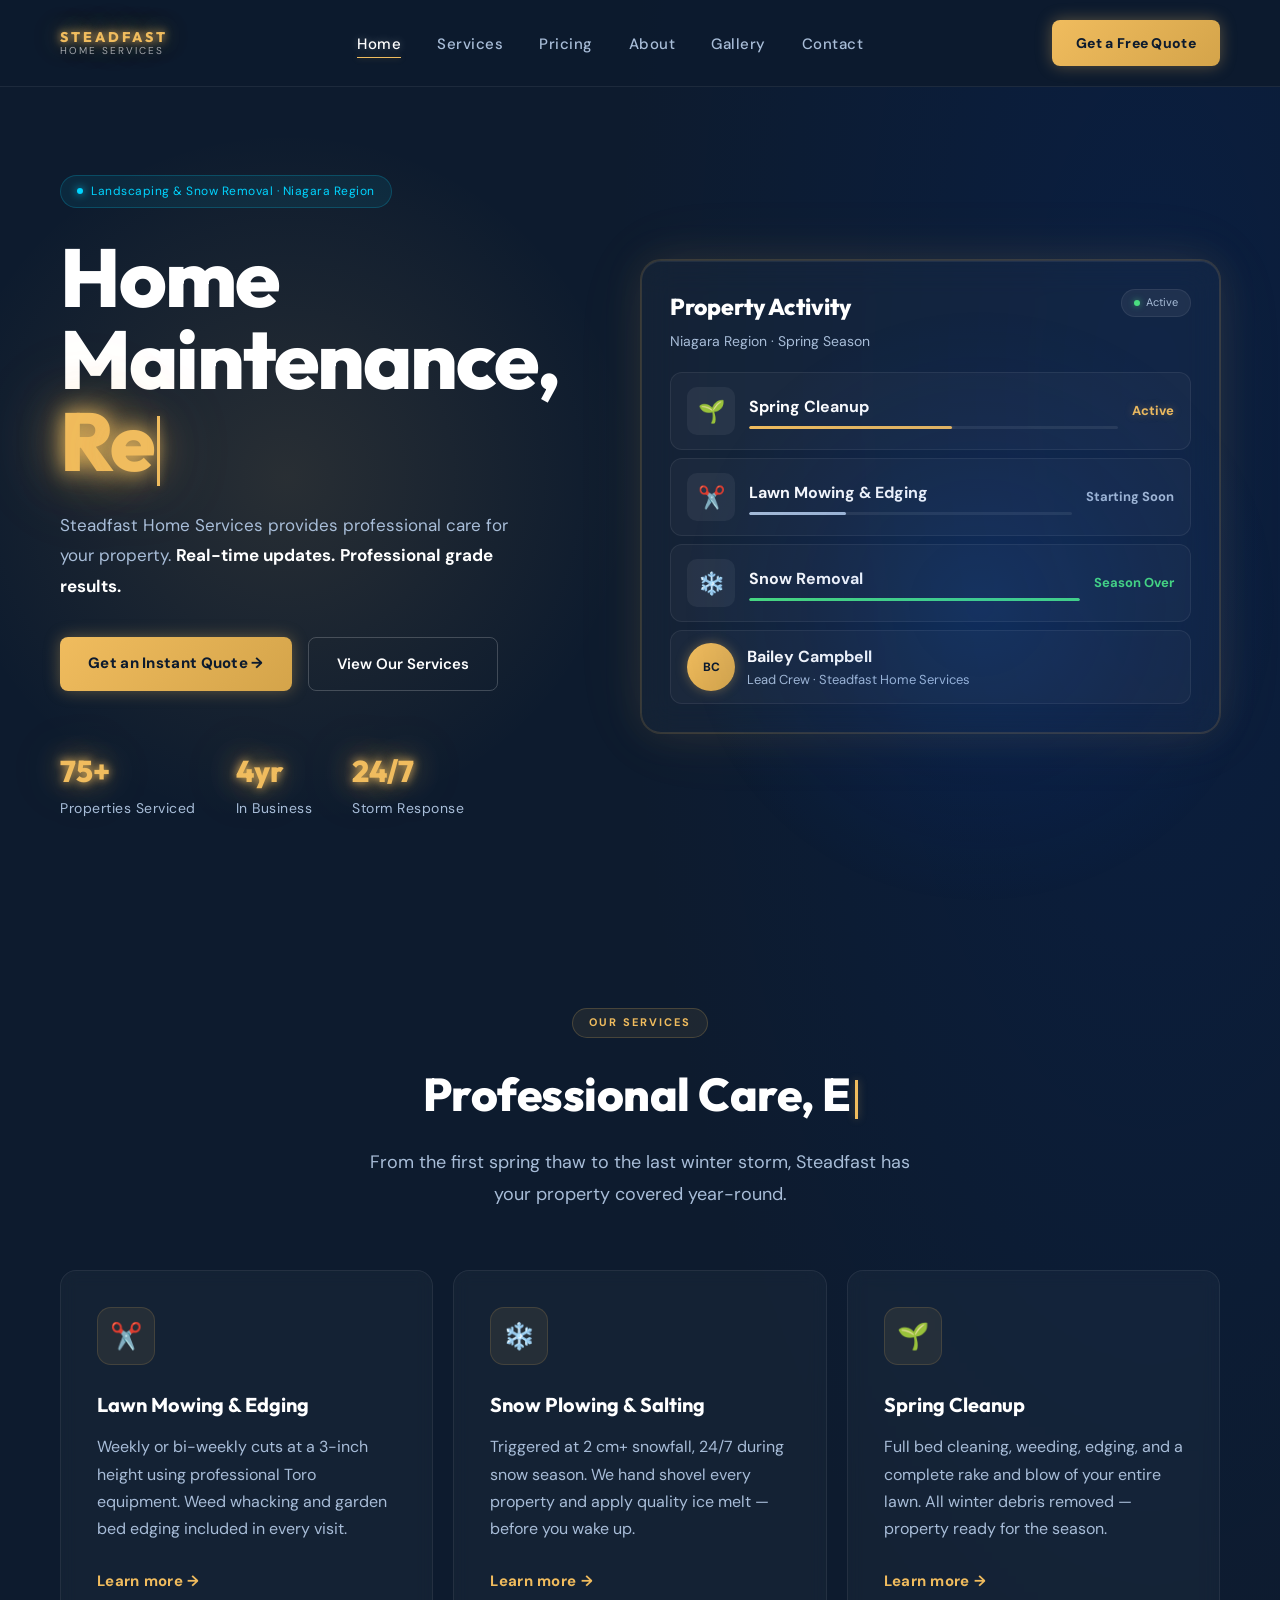
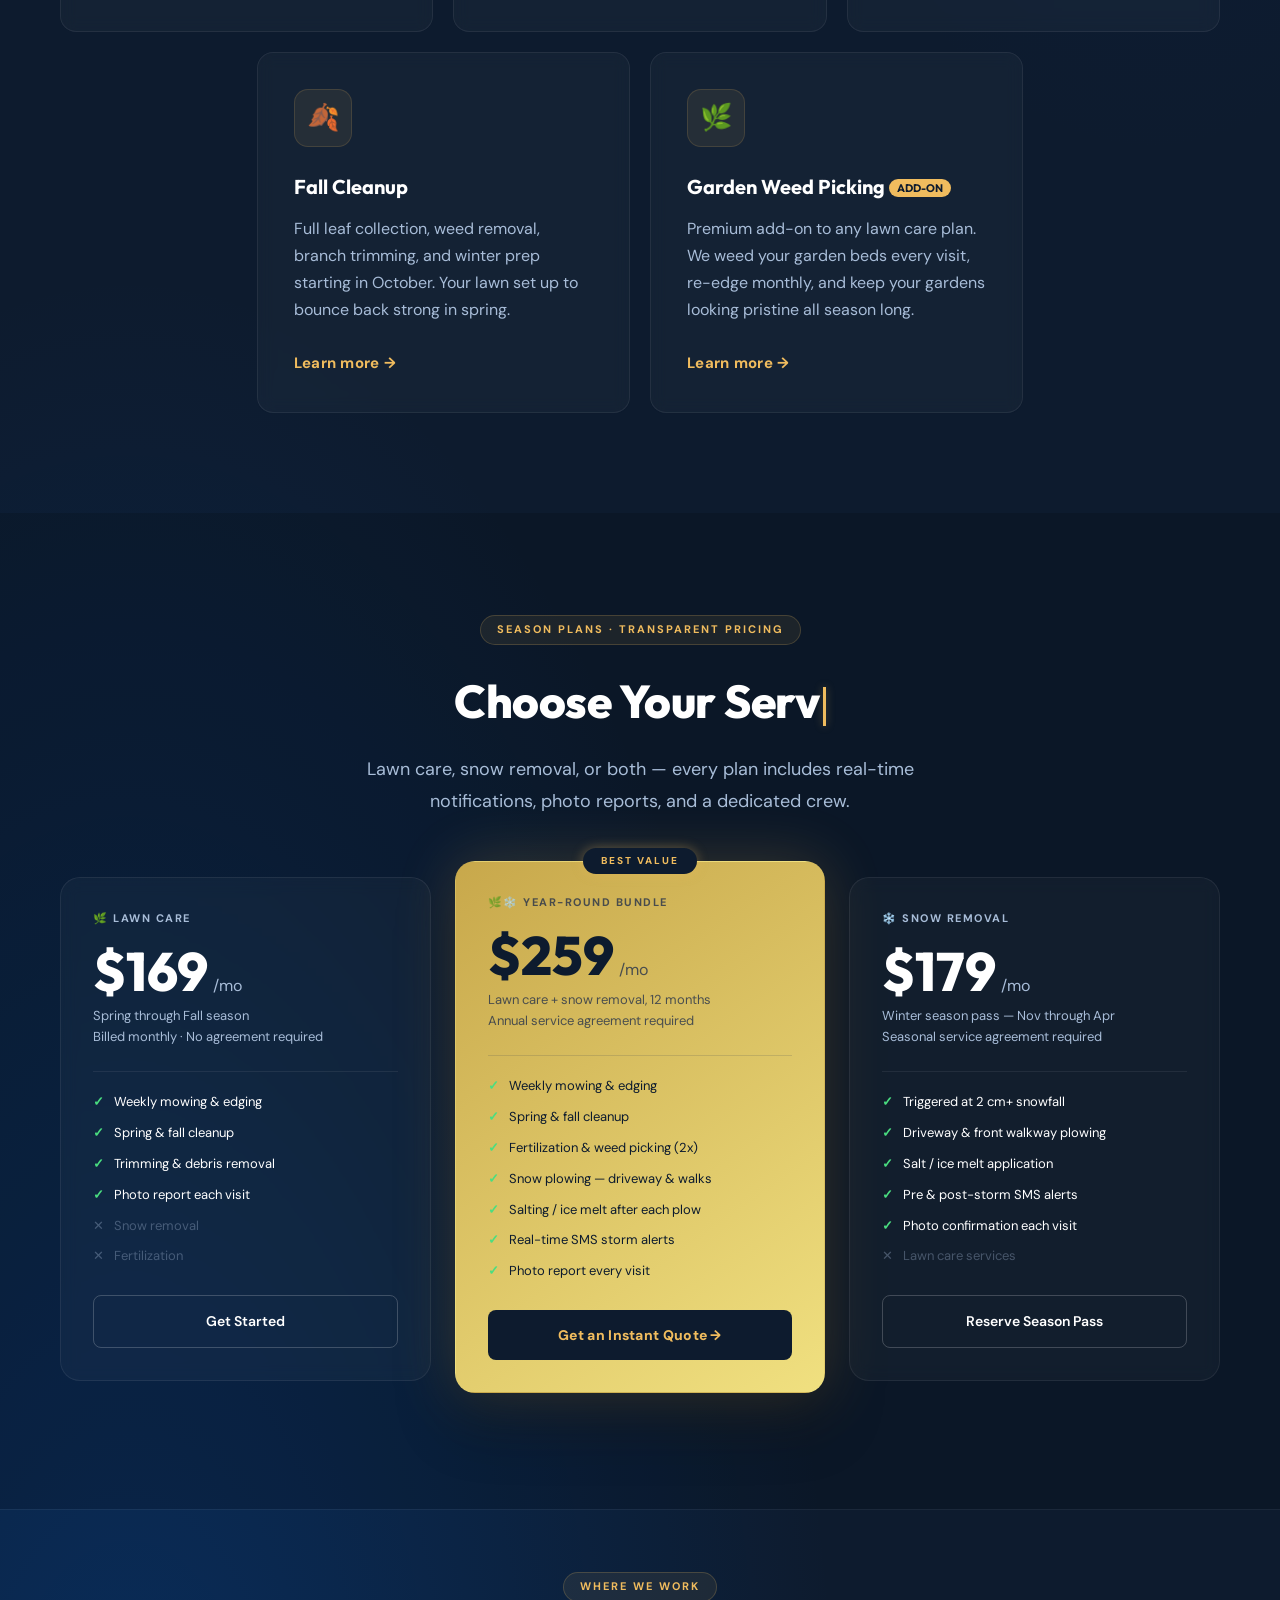
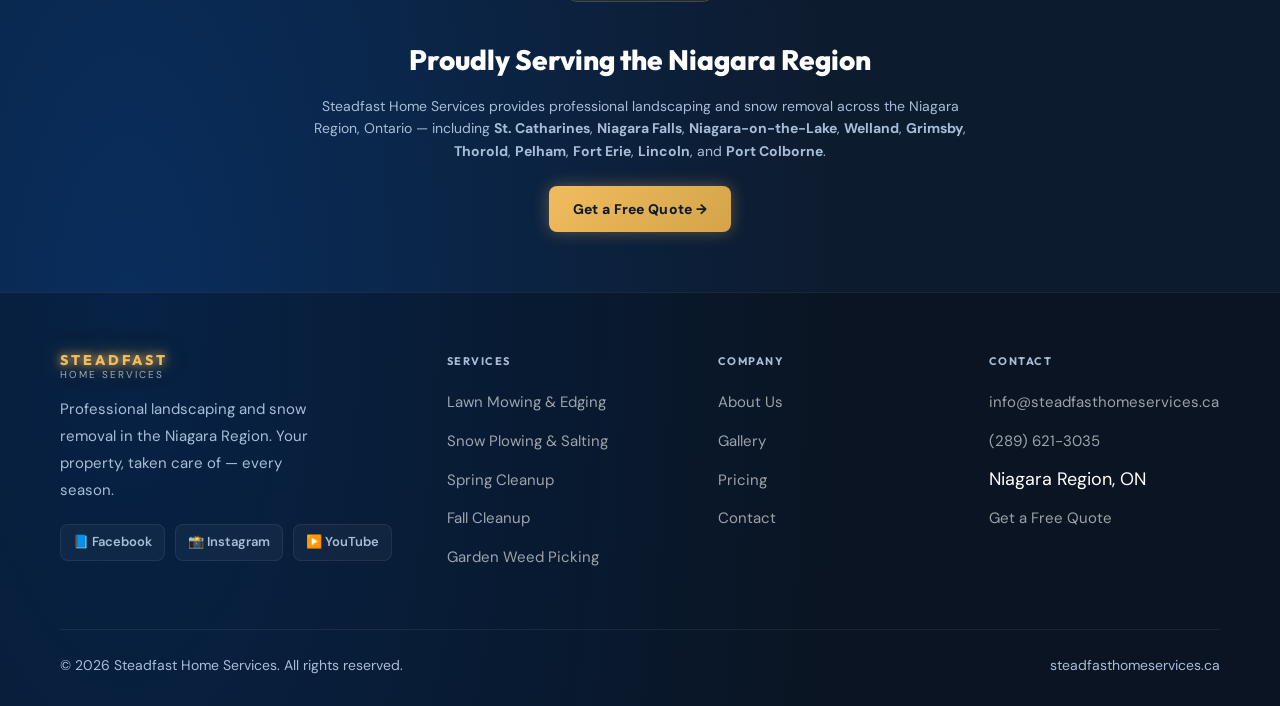
==== commit 9d5c3a27: "Fix LCP and CLS — pre-populate hero card services - Reverted display=optional back to display=swap (" ====
--- a/index.html
+++ b/index.html
@@ -32,7 +32,7 @@
   <!-- Fonts -->
   <link rel="preconnect" href="https://fonts.googleapis.com" />
   <link rel="preconnect" href="https://fonts.gstatic.com" crossorigin />
-  <link href="https://fonts.googleapis.com/css2?family=Outfit:wght@300;400;500;600;700;800;900&family=DM+Sans:ital,opsz,wght@0,9..40,300;0,9..40,400;0,9..40,500;0,9..40,600;0,9..40,700;1,9..40,400&display=optional" rel="stylesheet" />
+  <link href="https://fonts.googleapis.com/css2?family=Outfit:wght@300;400;500;600;700;800;900&family=DM+Sans:ital,opsz,wght@0,9..40,300;0,9..40,400;0,9..40,500;0,9..40,600;0,9..40,700;1,9..40,400&display=swap" rel="stylesheet" />
 
   <link rel="preload" href="styles.css" as="style" />
   <link rel="dns-prefetch" href="https://www.googletagmanager.com" />
@@ -142,7 +142,11 @@
           <div class="status-badge" id="cardStatus">...</div>
         </div>
       </div>
-      <div id="cardServices"></div>
+      <div id="cardServices">
+        <div class="job-item"><div class="job-icon">🌱</div><div class="job-info"><div class="job-name">Spring Cleanup</div><div class="job-bar"><div class="job-bar-fill bar-gold"></div></div></div><span class="job-status status-progress">Active</span></div>
+        <div class="job-item"><div class="job-icon">✂️</div><div class="job-info"><div class="job-name">Lawn Mowing &amp; Edging</div><div class="job-bar"><div class="job-bar-fill bar-grey"></div></div></div><span class="job-status status-oncall">Starting Soon</span></div>
+        <div class="job-item"><div class="job-icon">❄️</div><div class="job-info"><div class="job-name">Snow Removal</div><div class="job-bar"><div class="job-bar-fill bar-green"></div></div></div><span class="job-status status-complete">Season Over</span></div>
+      </div>
       <div class="crew-item">
         <div class="crew-avatar">BC</div>
         <div>
@@ -376,6 +380,7 @@
         };
 
         const container = document.getElementById('cardServices');
+        container.innerHTML = '';
         data.services.forEach(svc => {
           const s = stateMap[svc.state] || stateMap.standby;
           container.innerHTML += `
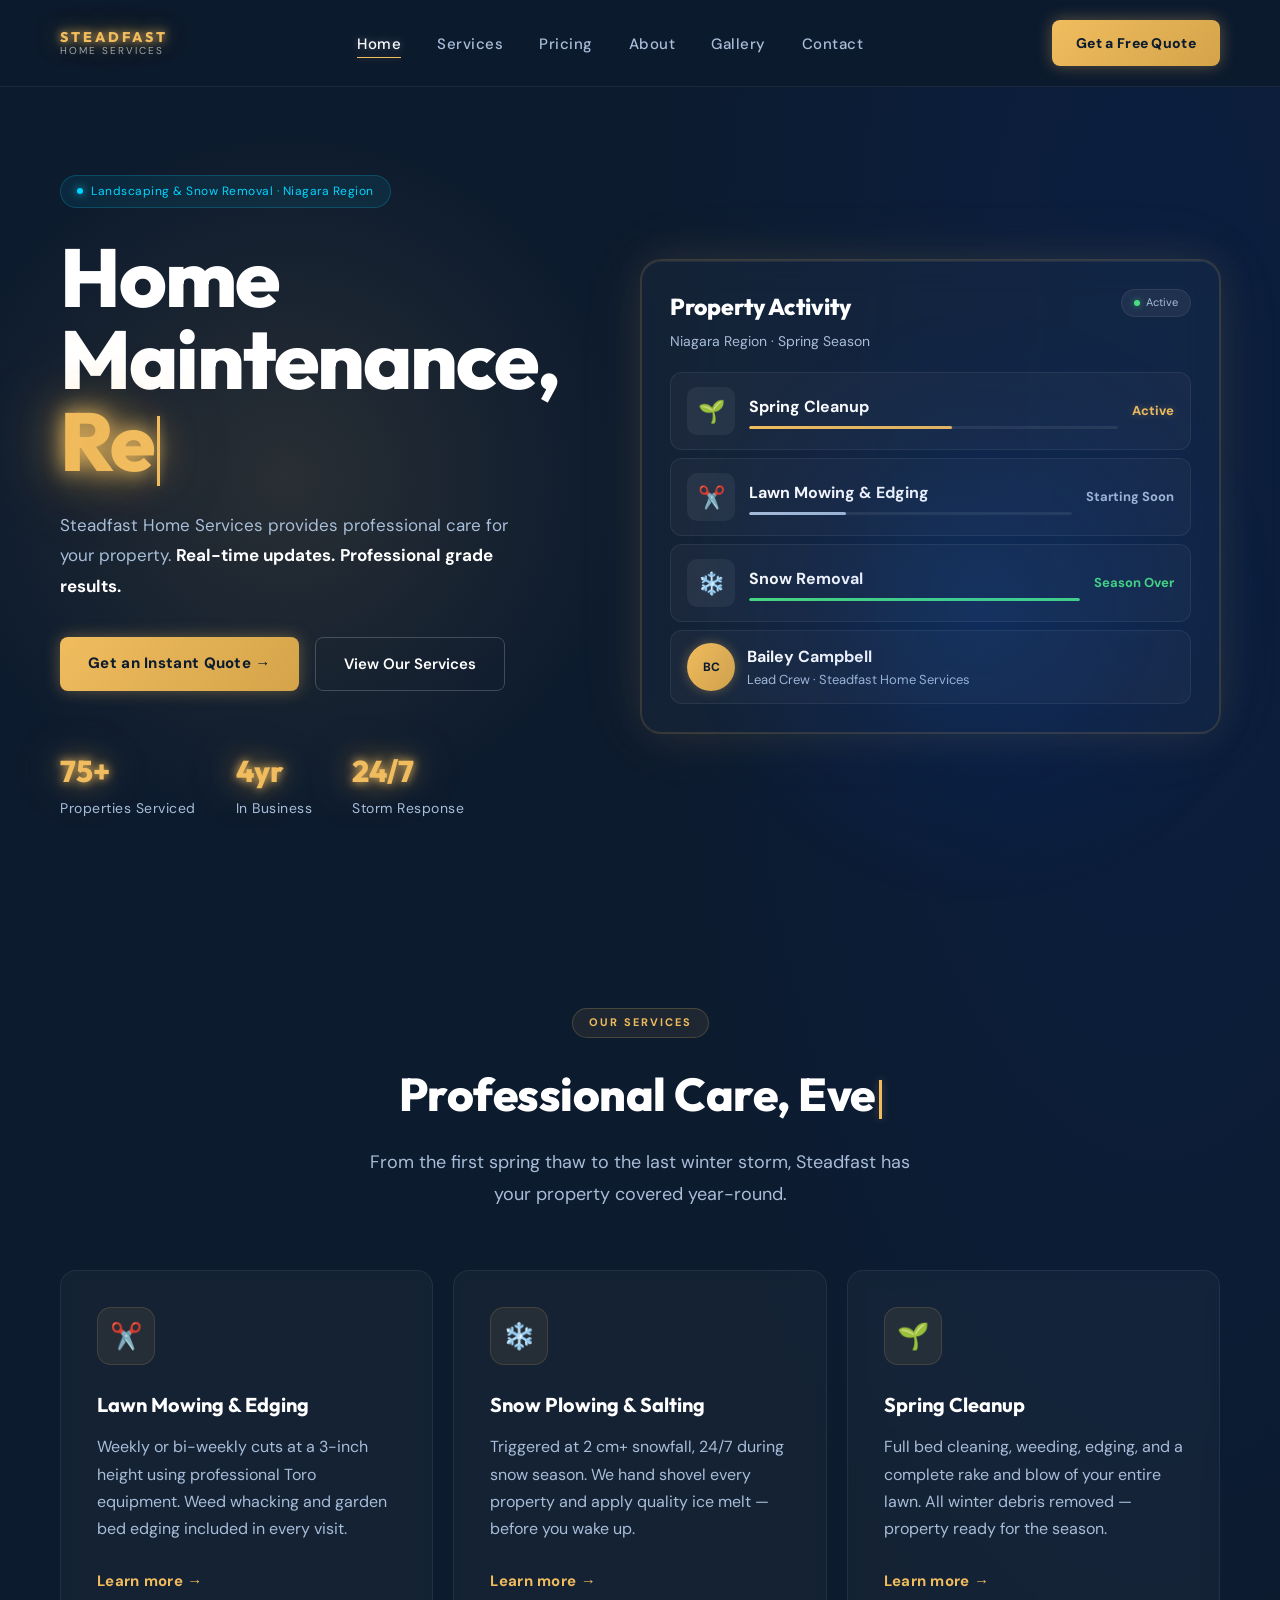
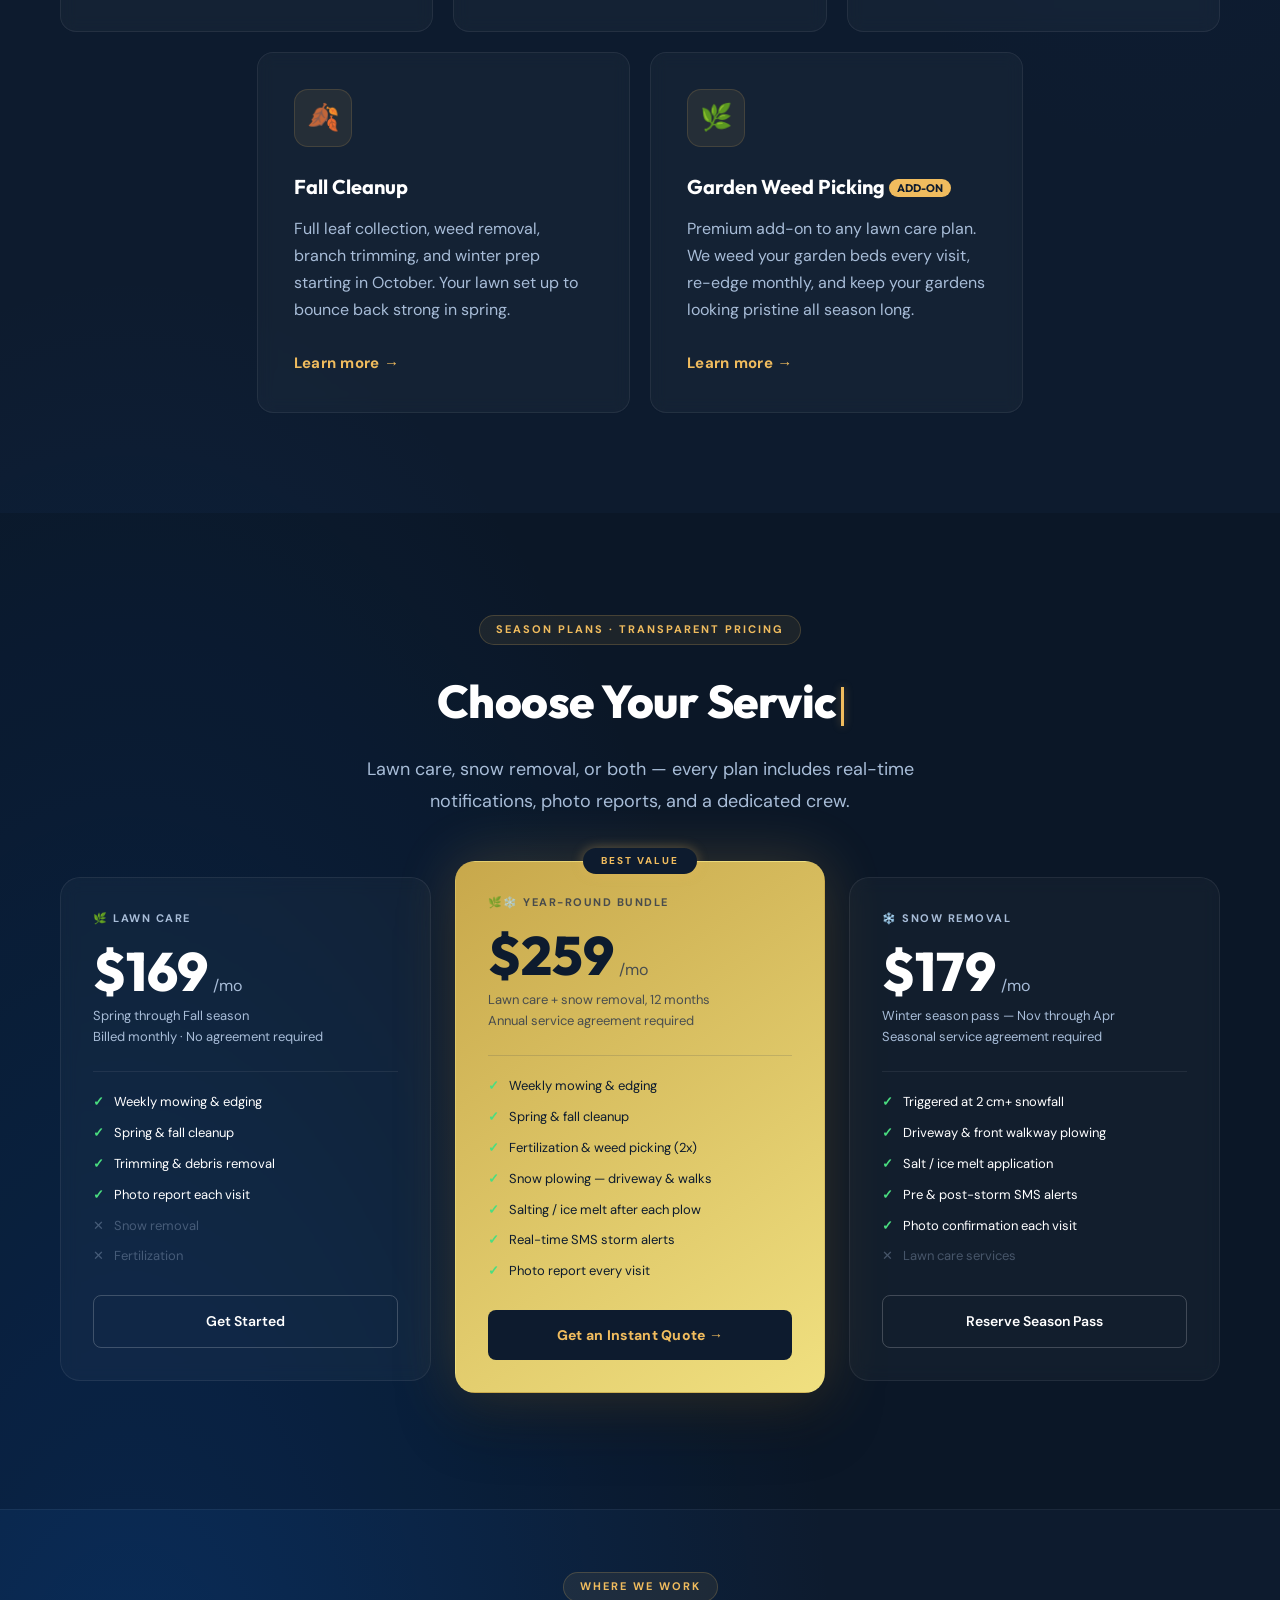
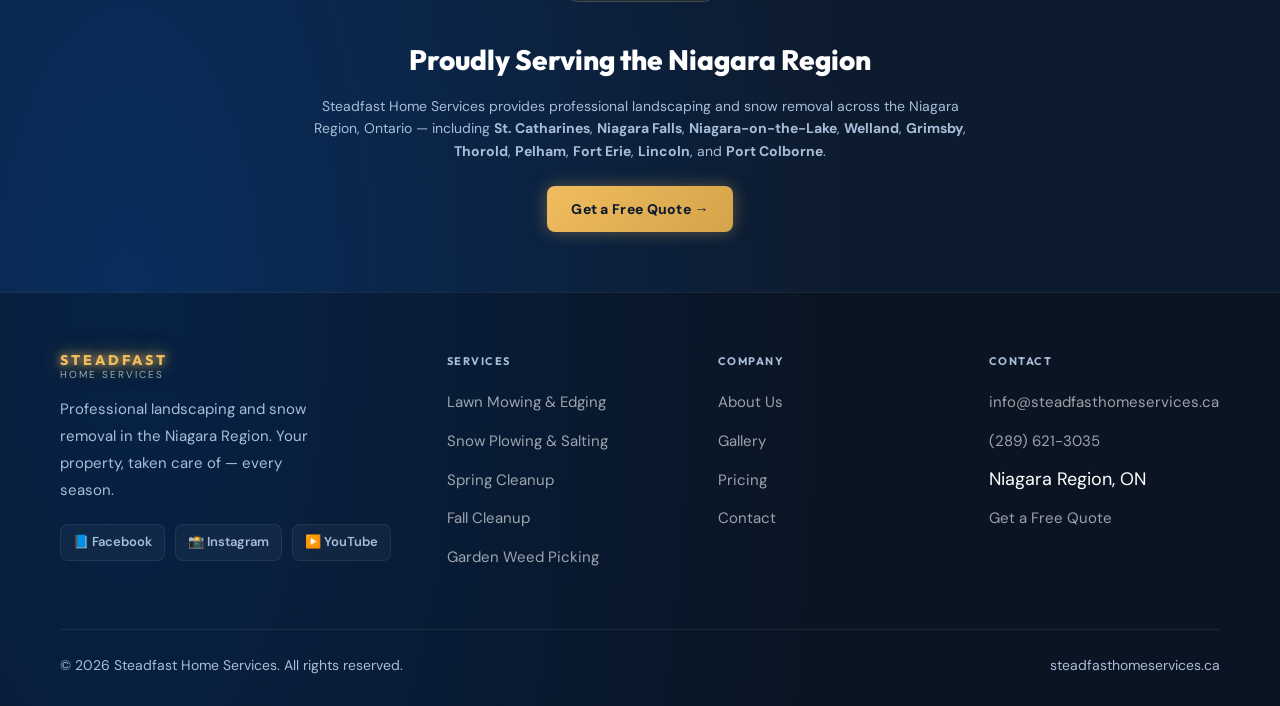
==== commit 6d67957c: "Self-host fonts to eliminate render-blocking external requests - Downloaded Outfit and DM Sans as va" ====
--- a/index.html
+++ b/index.html
@@ -30,12 +30,10 @@
   <meta name="robots" content="index, follow" />
 
   <!-- Fonts -->
-  <link rel="preconnect" href="https://fonts.googleapis.com" />
-  <link rel="preconnect" href="https://fonts.gstatic.com" crossorigin />
-  <link href="https://fonts.googleapis.com/css2?family=Outfit:wght@300;400;500;600;700;800;900&family=DM+Sans:ital,opsz,wght@0,9..40,300;0,9..40,400;0,9..40,500;0,9..40,600;0,9..40,700;1,9..40,400&display=swap" rel="stylesheet" />
-
   <link rel="preload" href="styles.css" as="style" />
   <link rel="dns-prefetch" href="https://www.googletagmanager.com" />
+  <link rel="preload" href="assets/fonts/outfit-latin-wght-normal.woff2" as="font" type="font/woff2" crossorigin />
+  <link rel="preload" href="assets/fonts/dm-sans-latin-wght-normal.woff2" as="font" type="font/woff2" crossorigin />
   <link rel="icon" type="image/png" href="assets/favicon.png" />
   <link rel="apple-touch-icon" href="assets/apple-touch-icon.png" />
   <link rel="stylesheet" href="styles.css" />
--- a/styles.css
+++ b/styles.css
@@ -1 +1 @@
-*{margin:0;padding:0;box-sizing:border-box}:root{--navy:#0D1B2E;--navy-mid:#1B2A4A;--navy-card:rgba(255,255,255,0.04);--gold:#F0BC5E;--gold-glow:rgba(240,188,94,0.35);--gold-dim:rgba(240,188,94,0.12);--cyan:#00D4FF;--cyan-glow:rgba(0,212,255,0.25);--white:#FFFFFF;--text-muted:#A8BDD8;--border:rgba(255,255,255,0.07);--font:'DM Sans',sans-serif;--font-display:'Outfit',sans-serif}html{scroll-behavior:smooth}body{background-color:var(--navy);background-image:radial-gradient(ellipse 80% 60% at 10% 90%,rgba(0,80,180,.35) 0,transparent 70%),radial-gradient(ellipse 60% 50% at 90% 10%,rgba(0,40,120,.25) 0,transparent 70%);color:var(--white);font-family:var(--font);font-size:18px;line-height:1.6}a{text-decoration:none;color:inherit}h1,h2,h3,h4{font-family:var(--font-display)}@keyframes fadeInUp{from{opacity:0;transform:translateY(28px)}to{opacity:1;transform:translateY(0)}}@keyframes fadeInRight{from{opacity:0;transform:translateX(28px)}to{opacity:1;transform:translateX(0)}}@keyframes glowPulse{0%,100%{opacity:.85}50%{opacity:1}}@keyframes floatCard{0%,100%{transform:translateY(0)}50%{transform:translateY(-8px)}}.typewriter-cursor{display:inline-block;width:3px;height:.85em;background:var(--gold);margin-left:4px;vertical-align:middle;box-shadow:0 0 8px var(--gold-glow);animation:cursorBlink .8s step-end infinite}@keyframes cursorBlink{0%,100%{opacity:1}50%{opacity:0}}.reveal{opacity:0;transform:translateY(36px);transition:opacity .7s ease,transform .7s ease}.reveal.is-visible{opacity:1;transform:translateY(0)}.reveal-left{opacity:0;transform:translateX(-36px);transition:opacity .7s ease,transform .7s ease}.reveal-left.is-visible{opacity:1;transform:translateX(0)}.reveal-scale{opacity:0;transform:scale(.94);transition:opacity .6s ease,transform .6s ease}.reveal-scale.is-visible{opacity:1;transform:scale(1)}.gradient-text{background:linear-gradient(135deg,var(--gold) 0,#fff 50%,var(--gold) 100%);background-size:200% auto;-webkit-background-clip:text;-webkit-text-fill-color:transparent;background-clip:text}nav{display:flex;align-items:center;justify-content:space-between;padding:20px 60px;position:sticky;top:0;z-index:100;background:rgba(13,27,46,.96);border-bottom:1px solid var(--border)}.nav-logo{display:flex;align-items:center;gap:10px}.nav-logo img{height:40px}.nav-logo-text{display:flex;flex-direction:column;line-height:1.1}.nav-logo-text span:first-child{font-size:14px;font-weight:800;letter-spacing:3px;font-family:var(--font-display);color:var(--gold);text-shadow:0 0 8px #f0bc5e,0 0 20px rgba(240,188,94,.7),0 0 40px rgba(240,188,94,.4)}.nav-logo-text span:last-child{font-size:10px;letter-spacing:2px;color:var(--white);opacity:.6}.nav-links{display:flex;gap:36px;list-style:none}.nav-links a{font-size:15px;font-weight:500;color:var(--text-muted);letter-spacing:.5px;transition:color .2s,text-shadow .2s;position:relative}.nav-links a::after{content:'';position:absolute;bottom:-4px;left:0;width:0;height:1px;background:var(--gold);box-shadow:0 0 6px var(--gold-glow);transition:width .3s}.nav-links a.active,.nav-links a:hover{color:var(--white);text-shadow:0 0 8px rgba(255,255,255,.3)}.nav-links a.active::after,.nav-links a:hover::after{width:100%}.btn-primary{background:linear-gradient(135deg,var(--gold),#d4a44a);color:var(--navy);font-weight:800;font-size:14px;padding:12px 24px;border-radius:8px;border:none;cursor:pointer;letter-spacing:.3px;box-shadow:0 0 16px var(--gold-glow);animation:glowPulse 3s ease-in-out infinite;transition:transform .2s,opacity .2s;display:inline-block}.btn-primary:hover{transform:translateY(-3px);box-shadow:0 0 24px rgba(240,188,94,.55),0 0 60px rgba(240,188,94,.25),0 10px 24px rgba(0,0,0,.35)}.btn-outline{background:0 0;color:var(--white);font-weight:600;font-size:14px;padding:12px 24px;border-radius:8px;border:1px solid rgba(255,255,255,.2);cursor:pointer;transition:border-color .25s,background .25s,transform .25s,box-shadow .25s;display:inline-block}.btn-outline:hover{border-color:rgba(240,188,94,.6);background:rgba(240,188,94,.07);transform:translateY(-3px);box-shadow:0 0 16px rgba(240,188,94,.12),0 8px 20px rgba(0,0,0,.2)}.hero{display:flex;align-items:center;justify-content:space-between;padding:80px 60px;min-height:calc(100vh - 81px);gap:60px;position:relative;overflow:hidden}.hero::before{content:'';position:absolute;top:5%;left:-5%;width:700px;height:700px;background:radial-gradient(circle,rgba(240,188,94,.12) 0,rgba(240,188,94,.05) 40%,transparent 70%);pointer-events:none}.hero::after{content:'';position:absolute;bottom:0;right:0;width:600px;height:600px;background:radial-gradient(circle,rgba(0,100,255,.15) 0,rgba(0,60,180,.08) 40%,transparent 70%);pointer-events:none}.hero-content{flex:1;max-width:580px;animation:fadeInUp .8s ease both}.hero-badge{display:inline-flex;align-items:center;gap:8px;background:rgba(0,212,255,.08);border:1px solid rgba(0,212,255,.2);border-radius:20px;padding:6px 16px;font-size:12px;color:var(--cyan);margin-bottom:28px;letter-spacing:.5px}.hero-badge::before{content:'';width:6px;height:6px;border-radius:50%;background:var(--cyan);box-shadow:0 0 8px var(--cyan);animation:glowPulse 2s ease-in-out infinite}.hero h1{font-size:82px;font-weight:800;line-height:1;margin-bottom:24px;letter-spacing:-2px}.hero h1 span{color:var(--gold);text-shadow:0 0 20px rgba(240,188,94,.9),0 0 40px rgba(240,188,94,.6),0 0 80px rgba(240,188,94,.4),0 0 120px rgba(240,188,94,.2)}.hero p{font-size:17px;color:var(--text-muted);margin-bottom:36px;max-width:460px;line-height:1.8}.hero p strong{color:var(--white)}.hero-ctas{display:flex;gap:16px;margin-bottom:56px;flex-wrap:wrap}.hero-ctas .btn-primary{font-size:15px;padding:14px 28px}.hero-ctas .btn-outline{font-size:15px;padding:14px 28px}.hero-stats{display:flex;gap:40px}.stat{display:flex;flex-direction:column}.stat-number{font-size:30px;font-weight:800;font-family:var(--font-display);color:var(--gold);text-shadow:0 0 10px #f0bc5e,0 0 30px rgba(240,188,94,.7),0 0 60px rgba(240,188,94,.4)}.stat-label{font-size:14px;color:var(--text-muted);margin-top:2px;letter-spacing:.5px}.hero-card{flex:1;max-width:676px;background:rgba(255,255,255,.03);border:1px solid rgba(240,188,94,.15);border-radius:20px;padding:28px;backdrop-filter:blur(16px);-webkit-backdrop-filter:blur(16px);animation:fadeInRight .9s ease .2s both,floatCard 6s ease-in-out 1s infinite;box-shadow:0 0 0 1px rgba(240,188,94,.15),0 0 40px rgba(240,188,94,.1),0 0 80px rgba(240,188,94,.06),inset 0 1px 0 rgba(255,255,255,.06)}.hero-card-header{display:flex;justify-content:space-between;align-items:flex-start;margin-bottom:20px}.hero-card-title{font-size:23px;font-weight:800;font-family:var(--font-display)}.hero-card-subtitle{font-size:14px;color:var(--text-muted);margin-top:4px}.storm-alert{display:flex;align-items:center;gap:6px;background:var(--gold);color:var(--navy);font-size:11px;font-weight:800;padding:5px 12px;border-radius:20px;box-shadow:0 0 12px var(--gold-glow)}.status-badge{display:inline-flex;align-items:center;gap:6px;background:rgba(255,255,255,.06);border:1px solid var(--border);border-radius:20px;padding:4px 12px;font-size:11px;color:var(--text-muted)}.status-badge::before{content:'';width:6px;height:6px;border-radius:50%;background:#4ade80;box-shadow:0 0 6px rgba(74,222,128,.6)}.job-item{background:rgba(255,255,255,.03);border:1px solid var(--border);border-radius:12px;padding:14px 16px;margin-bottom:8px;display:flex;align-items:center;gap:14px;transition:border-color .2s}.job-item:hover{border-color:rgba(240,188,94,.2)}.job-icon{width:48px;height:48px;border-radius:10px;background:rgba(255,255,255,.06);display:flex;align-items:center;justify-content:center;font-size:22px;flex-shrink:0}.job-info{flex:1}.job-name{font-size:16px;font-weight:700}.job-bar{height:3px;border-radius:2px;background:rgba(255,255,255,.08);margin-top:6px;overflow:hidden}.job-bar-fill{height:100%;border-radius:2px}.job-status{font-size:13px;font-weight:700}.status-progress{color:var(--gold);text-shadow:0 0 8px var(--gold-glow)}.status-complete{color:#4ade80}.status-oncall{color:var(--text-muted)}.bar-gold{background:var(--gold);box-shadow:0 0 6px var(--gold-glow);width:55%}.bar-green{background:#4ade80;width:100%}.bar-grey{background:var(--text-muted);width:30%}.crew-item{display:flex;align-items:center;gap:12px;padding:12px 16px;background:rgba(255,255,255,.03);border:1px solid var(--border);border-radius:12px;margin-top:8px}.crew-avatar{width:48px;height:48px;border-radius:50%;background:linear-gradient(135deg,var(--gold),#d4a44a);color:var(--navy);font-weight:800;font-size:12px;display:flex;align-items:center;justify-content:center;box-shadow:0 0 12px var(--gold-glow);flex-shrink:0}.crew-name{font-size:16px;font-weight:700}.crew-role{font-size:13px;color:var(--text-muted)}section{padding:100px 60px}.section-label{display:inline-block;background:rgba(240,188,94,.08);border:1px solid rgba(240,188,94,.2);border-radius:20px;padding:5px 16px;font-size:11px;font-weight:700;letter-spacing:2px;text-transform:uppercase;color:var(--gold);margin-bottom:20px}.section-title{font-size:46px;font-weight:800;text-align:center;margin-bottom:14px;letter-spacing:-.5px}.section-sub{font-size:18px;color:var(--text-muted);text-align:center;max-width:560px;margin:0 auto 60px;line-height:1.8}.section-header{text-align:center;margin-bottom:60px}.services{background:0 0}.services-grid{display:grid;grid-template-columns:repeat(6,1fr);gap:20px}.service-card{grid-column:span 2;background:rgba(255,255,255,.03);border:1px solid var(--border);border-radius:16px;padding:36px;backdrop-filter:blur(8px);transition:border-color .3s,transform .3s,box-shadow .3s;position:relative;overflow:hidden}.service-card::before{content:'';position:absolute;top:0;left:0;right:0;height:1px;background:linear-gradient(90deg,transparent,rgba(240,188,94,.3),transparent);opacity:0;transition:opacity .3s}.service-card:hover{border-color:rgba(240,188,94,.3);transform:translateY(-6px);box-shadow:0 24px 48px rgba(0,0,0,.35),0 0 30px rgba(240,188,94,.08),inset 0 1px 0 rgba(240,188,94,.15)}.service-card:hover::before{opacity:1}.service-card:nth-child(4){grid-column:2/span 2}.service-card:nth-child(5){grid-column:4/span 2}.service-icon{width:58px;height:58px;border-radius:14px;background:rgba(240,188,94,.08);border:1px solid rgba(240,188,94,.15);display:flex;align-items:center;justify-content:center;font-size:26px;margin-bottom:24px}.service-card h3{font-size:20px;font-weight:700;margin-bottom:12px}.service-card p{font-size:16px;color:var(--text-muted);line-height:1.7;margin-bottom:24px}.service-link{font-size:15px;font-weight:700;color:var(--gold);letter-spacing:.3px;transition:text-shadow .2s}.service-link:hover{text-shadow:0 0 8px var(--gold-glow)}.pricing{background:rgba(0,0,0,.15)}.pricing-grid{display:grid;grid-template-columns:repeat(3,1fr);gap:24px;align-items:start}.pricing-card{background:rgba(255,255,255,.03);border:1px solid var(--border);border-radius:20px;padding:32px;position:relative;backdrop-filter:blur(8px);transition:border-color .3s,box-shadow .3s}.pricing-card:hover{border-color:rgba(240,188,94,.3);box-shadow:0 24px 48px rgba(0,0,0,.25),0 0 20px rgba(240,188,94,.07)}.pricing-card.featured{background:linear-gradient(145deg,#c8a84b,#f0e080);border-color:transparent;color:var(--navy);transform:translateY(-16px);box-shadow:0 0 60px rgba(240,188,94,.2),0 30px 60px rgba(0,0,0,.3)}.pricing-card.featured .feature-item,.pricing-card.featured .price-desc,.pricing-card.featured .price-label,.pricing-card.featured .price-period{color:rgba(27,42,74,.75)}.pricing-card.featured .price-amount{color:var(--navy)}.pricing-card.featured .feature-item.included{color:var(--navy)}.best-value-badge{position:absolute;top:-14px;left:50%;transform:translateX(-50%);background:var(--navy);color:var(--gold);font-size:10px;font-weight:800;letter-spacing:2px;padding:5px 18px;border-radius:20px;white-space:nowrap;box-shadow:0 0 12px var(--gold-glow)}.price-label{display:flex;align-items:center;gap:8px;font-size:11px;font-weight:700;letter-spacing:1.5px;text-transform:uppercase;color:var(--text-muted);margin-bottom:16px}.price-amount{font-size:54px;font-weight:800;line-height:1;color:var(--white);font-family:var(--font-display)}.price-period{font-size:16px;color:var(--text-muted);font-weight:400}.price-desc{font-size:13px;color:var(--text-muted);margin-top:6px;margin-bottom:24px;line-height:1.6}.price-divider{border:none;border-top:1px solid var(--border);margin-bottom:20px}.pricing-card.featured .price-divider{border-top-color:rgba(27,42,74,.15)}.features-list{list-style:none;margin-bottom:28px}.feature-item{display:flex;align-items:center;gap:10px;font-size:13px;color:var(--text-muted);margin-bottom:10px}.feature-item.included{color:var(--white)}.feature-item.included::before{content:'✓';color:#4ade80;font-weight:800;flex-shrink:0}.feature-item.excluded{opacity:.35}.feature-item.excluded::before{content:'✕';color:var(--text-muted);flex-shrink:0}.pricing-card .btn-outline,.pricing-card .btn-primary{width:100%;text-align:center;display:block;padding:14px;font-size:14px}.pricing-card.featured .btn-primary{background:var(--navy);color:var(--gold);box-shadow:none;animation:none}.pricing-card.featured .btn-primary:hover{opacity:.9}footer{background:rgba(0,0,0,.25);border-top:1px solid var(--border);padding:60px 60px 30px}.footer-top{display:grid;grid-template-columns:1.5fr 1fr 1fr 1fr;gap:40px;margin-bottom:48px}.footer-brand p{font-size:15px;color:var(--text-muted);margin-top:16px;max-width:260px;line-height:1.8}.footer-col h4{font-size:11px;font-weight:700;letter-spacing:1.5px;text-transform:uppercase;color:var(--text-muted);margin-bottom:16px}.footer-col ul{list-style:none}.footer-col ul li{margin-bottom:10px}.footer-col ul li a{font-size:15px;color:var(--white);opacity:.6;transition:opacity .2s,color .2s}.footer-col ul li a:hover{opacity:1;color:var(--gold)}.footer-bottom{border-top:1px solid var(--border);padding-top:24px;display:flex;justify-content:space-between;align-items:center}.footer-bottom p{font-size:14px;color:var(--text-muted)}.social-links{display:flex;gap:10px;margin-top:20px;flex-wrap:wrap}.social-link{display:flex;align-items:center;gap:6px;font-size:13px;font-weight:600;color:var(--text-muted);background:rgba(255,255,255,.04);border:1px solid var(--border);border-radius:8px;padding:7px 12px;transition:color .2s,border-color .2s,box-shadow .2s}.social-link:hover{color:var(--gold);border-color:rgba(240,188,94,.3);box-shadow:0 0 10px rgba(240,188,94,.1)}@media (max-width:1024px){nav{padding:20px 30px}.hero{padding:60px 30px;flex-direction:column;min-height:auto}.hero h1{font-size:48px}section{padding:80px 30px}.services-grid{grid-template-columns:repeat(2,1fr)}.service-card{grid-column:span 1!important}.pricing-grid{grid-template-columns:1fr}.pricing-card.featured{transform:none}.footer-top{grid-template-columns:1fr 1fr}footer{padding:40px 30px 20px}}@media (max-width:640px){nav{padding:16px 20px}.nav-links{display:none}.nav-links.is-open{display:flex;flex-direction:column;position:fixed;top:0;right:0;width:75vw;max-width:300px;height:100vh;background:rgba(13,27,46,.98);backdrop-filter:blur(20px);-webkit-backdrop-filter:blur(20px);padding:80px 30px 30px;gap:0;border-left:1px solid var(--border);z-index:200;list-style:none}.nav-links.is-open li{width:100%}.nav-links.is-open a{font-size:17px;padding:14px 0;display:block;border-bottom:1px solid var(--border);color:var(--white)}.hero{padding:40px 20px}.hero h1{font-size:36px}.section-title{font-size:32px}.services-grid{grid-template-columns:1fr}.hero-stats{gap:24px}section{padding:60px 20px}.footer-top{grid-template-columns:1fr}footer{padding:40px 20px 20px}.social-links{gap:8px}}.nav-hamburger{display:none;flex-direction:column;justify-content:center;gap:5px;background:0 0;border:none;cursor:pointer;padding:6px;z-index:300}.nav-hamburger span{display:block;width:24px;height:2px;background:var(--white);border-radius:2px;transition:transform .3s ease,opacity .3s ease}.nav-hamburger.is-open span:first-child{transform:translateY(7px) rotate(45deg)}.nav-hamburger.is-open span:nth-child(2){opacity:0}.nav-hamburger.is-open span:nth-child(3){transform:translateY(-7px) rotate(-45deg)}.nav-overlay{display:none;position:fixed;inset:0;background:rgba(0,0,0,.5);z-index:150}.nav-overlay.is-open{display:block}@media (max-width:640px){.nav-hamburger{display:flex}}.service-area{padding:60px;border-top:1px solid rgba(255,255,255,.06);text-align:center}.service-area h2{font-size:28px;font-weight:800;margin:16px 0 12px}.service-area p{color:var(--text-muted);font-size:14px;max-width:680px;margin:0 auto 24px}.footer-logo-title{font-size:16px;font-weight:800;letter-spacing:2px;color:var(--gold);font-family:var(--font-display)}.footer-logo-sub{font-size:11px;letter-spacing:2px;color:var(--white);opacity:.7}@media (prefers-reduced-motion:reduce){*,::after,::before{animation-duration:0s!important;animation-iteration-count:1!important;transition-duration:0s!important}body{animation:none}.hero-content{animation:none;opacity:1;transform:none}.hero-card{animation:none;opacity:1;transform:none}.reveal,.reveal-left,.reveal-scale{opacity:1!important;transform:none!important;transition:none!important}.gradient-text{animation:none}.btn-primary{animation:none}.hero-badge::before{animation:none}.typewriter-cursor{animation:none}}+@font-face{font-family:Outfit;src:url('assets/fonts/outfit-latin-wght-normal.woff2') format('woff2');font-weight:100 900;font-style:normal;font-display:swap}@font-face{font-family:'DM Sans';src:url('assets/fonts/dm-sans-latin-wght-normal.woff2') format('woff2');font-weight:100 900;font-style:normal;font-display:swap}*{margin:0;padding:0;box-sizing:border-box}:root{--navy:#0D1B2E;--navy-mid:#1B2A4A;--navy-card:rgba(255,255,255,0.04);--gold:#F0BC5E;--gold-glow:rgba(240,188,94,0.35);--gold-dim:rgba(240,188,94,0.12);--cyan:#00D4FF;--cyan-glow:rgba(0,212,255,0.25);--white:#FFFFFF;--text-muted:#A8BDD8;--border:rgba(255,255,255,0.07);--font:'DM Sans',sans-serif;--font-display:'Outfit',sans-serif}html{scroll-behavior:smooth}body{background-color:var(--navy);background-image:radial-gradient(ellipse 80% 60% at 10% 90%,rgba(0,80,180,.35) 0,transparent 70%),radial-gradient(ellipse 60% 50% at 90% 10%,rgba(0,40,120,.25) 0,transparent 70%);color:var(--white);font-family:var(--font);font-size:18px;line-height:1.6}a{text-decoration:none;color:inherit}h1,h2,h3,h4{font-family:var(--font-display)}@keyframes fadeInUp{from{opacity:0;transform:translateY(28px)}to{opacity:1;transform:translateY(0)}}@keyframes fadeInRight{from{opacity:0;transform:translateX(28px)}to{opacity:1;transform:translateX(0)}}@keyframes glowPulse{0%,100%{opacity:.85}50%{opacity:1}}@keyframes floatCard{0%,100%{transform:translateY(0)}50%{transform:translateY(-8px)}}.typewriter-cursor{display:inline-block;width:3px;height:.85em;background:var(--gold);margin-left:4px;vertical-align:middle;box-shadow:0 0 8px var(--gold-glow);animation:cursorBlink .8s step-end infinite}@keyframes cursorBlink{0%,100%{opacity:1}50%{opacity:0}}.reveal{opacity:0;transform:translateY(36px);transition:opacity .7s ease,transform .7s ease}.reveal.is-visible{opacity:1;transform:translateY(0)}.reveal-left{opacity:0;transform:translateX(-36px);transition:opacity .7s ease,transform .7s ease}.reveal-left.is-visible{opacity:1;transform:translateX(0)}.reveal-scale{opacity:0;transform:scale(.94);transition:opacity .6s ease,transform .6s ease}.reveal-scale.is-visible{opacity:1;transform:scale(1)}.gradient-text{background:linear-gradient(135deg,var(--gold) 0,#fff 50%,var(--gold) 100%);background-size:200% auto;-webkit-background-clip:text;-webkit-text-fill-color:transparent;background-clip:text}nav{display:flex;align-items:center;justify-content:space-between;padding:20px 60px;position:sticky;top:0;z-index:100;background:rgba(13,27,46,.96);border-bottom:1px solid var(--border)}.nav-logo{display:flex;align-items:center;gap:10px}.nav-logo img{height:40px}.nav-logo-text{display:flex;flex-direction:column;line-height:1.1}.nav-logo-text span:first-child{font-size:14px;font-weight:800;letter-spacing:3px;font-family:var(--font-display);color:var(--gold);text-shadow:0 0 8px #f0bc5e,0 0 20px rgba(240,188,94,.7),0 0 40px rgba(240,188,94,.4)}.nav-logo-text span:last-child{font-size:10px;letter-spacing:2px;color:var(--white);opacity:.6}.nav-links{display:flex;gap:36px;list-style:none}.nav-links a{font-size:15px;font-weight:500;color:var(--text-muted);letter-spacing:.5px;transition:color .2s,text-shadow .2s;position:relative}.nav-links a::after{content:'';position:absolute;bottom:-4px;left:0;width:0;height:1px;background:var(--gold);box-shadow:0 0 6px var(--gold-glow);transition:width .3s}.nav-links a.active,.nav-links a:hover{color:var(--white);text-shadow:0 0 8px rgba(255,255,255,.3)}.nav-links a.active::after,.nav-links a:hover::after{width:100%}.btn-primary{background:linear-gradient(135deg,var(--gold),#d4a44a);color:var(--navy);font-weight:800;font-size:14px;padding:12px 24px;border-radius:8px;border:none;cursor:pointer;letter-spacing:.3px;box-shadow:0 0 16px var(--gold-glow);animation:glowPulse 3s ease-in-out infinite;transition:transform .2s,opacity .2s;display:inline-block}.btn-primary:hover{transform:translateY(-3px);box-shadow:0 0 24px rgba(240,188,94,.55),0 0 60px rgba(240,188,94,.25),0 10px 24px rgba(0,0,0,.35)}.btn-outline{background:0 0;color:var(--white);font-weight:600;font-size:14px;padding:12px 24px;border-radius:8px;border:1px solid rgba(255,255,255,.2);cursor:pointer;transition:border-color .25s,background .25s,transform .25s,box-shadow .25s;display:inline-block}.btn-outline:hover{border-color:rgba(240,188,94,.6);background:rgba(240,188,94,.07);transform:translateY(-3px);box-shadow:0 0 16px rgba(240,188,94,.12),0 8px 20px rgba(0,0,0,.2)}.hero{display:flex;align-items:center;justify-content:space-between;padding:80px 60px;min-height:calc(100vh - 81px);gap:60px;position:relative;overflow:hidden}.hero::before{content:'';position:absolute;top:5%;left:-5%;width:700px;height:700px;background:radial-gradient(circle,rgba(240,188,94,.12) 0,rgba(240,188,94,.05) 40%,transparent 70%);pointer-events:none}.hero::after{content:'';position:absolute;bottom:0;right:0;width:600px;height:600px;background:radial-gradient(circle,rgba(0,100,255,.15) 0,rgba(0,60,180,.08) 40%,transparent 70%);pointer-events:none}.hero-content{flex:1;max-width:580px;animation:fadeInUp .8s ease both}.hero-badge{display:inline-flex;align-items:center;gap:8px;background:rgba(0,212,255,.08);border:1px solid rgba(0,212,255,.2);border-radius:20px;padding:6px 16px;font-size:12px;color:var(--cyan);margin-bottom:28px;letter-spacing:.5px}.hero-badge::before{content:'';width:6px;height:6px;border-radius:50%;background:var(--cyan);box-shadow:0 0 8px var(--cyan);animation:glowPulse 2s ease-in-out infinite}.hero h1{font-size:82px;font-weight:800;line-height:1;margin-bottom:24px;letter-spacing:-2px}.hero h1 span{color:var(--gold);text-shadow:0 0 20px rgba(240,188,94,.9),0 0 40px rgba(240,188,94,.6),0 0 80px rgba(240,188,94,.4),0 0 120px rgba(240,188,94,.2)}.hero p{font-size:17px;color:var(--text-muted);margin-bottom:36px;max-width:460px;line-height:1.8}.hero p strong{color:var(--white)}.hero-ctas{display:flex;gap:16px;margin-bottom:56px;flex-wrap:wrap}.hero-ctas .btn-primary{font-size:15px;padding:14px 28px}.hero-ctas .btn-outline{font-size:15px;padding:14px 28px}.hero-stats{display:flex;gap:40px}.stat{display:flex;flex-direction:column}.stat-number{font-size:30px;font-weight:800;font-family:var(--font-display);color:var(--gold);text-shadow:0 0 10px #f0bc5e,0 0 30px rgba(240,188,94,.7),0 0 60px rgba(240,188,94,.4)}.stat-label{font-size:14px;color:var(--text-muted);margin-top:2px;letter-spacing:.5px}.hero-card{flex:1;max-width:676px;background:rgba(255,255,255,.03);border:1px solid rgba(240,188,94,.15);border-radius:20px;padding:28px;backdrop-filter:blur(16px);-webkit-backdrop-filter:blur(16px);animation:fadeInRight .9s ease .2s both,floatCard 6s ease-in-out 1s infinite;box-shadow:0 0 0 1px rgba(240,188,94,.15),0 0 40px rgba(240,188,94,.1),0 0 80px rgba(240,188,94,.06),inset 0 1px 0 rgba(255,255,255,.06)}.hero-card-header{display:flex;justify-content:space-between;align-items:flex-start;margin-bottom:20px}.hero-card-title{font-size:23px;font-weight:800;font-family:var(--font-display)}.hero-card-subtitle{font-size:14px;color:var(--text-muted);margin-top:4px}.storm-alert{display:flex;align-items:center;gap:6px;background:var(--gold);color:var(--navy);font-size:11px;font-weight:800;padding:5px 12px;border-radius:20px;box-shadow:0 0 12px var(--gold-glow)}.status-badge{display:inline-flex;align-items:center;gap:6px;background:rgba(255,255,255,.06);border:1px solid var(--border);border-radius:20px;padding:4px 12px;font-size:11px;color:var(--text-muted)}.status-badge::before{content:'';width:6px;height:6px;border-radius:50%;background:#4ade80;box-shadow:0 0 6px rgba(74,222,128,.6)}.job-item{background:rgba(255,255,255,.03);border:1px solid var(--border);border-radius:12px;padding:14px 16px;margin-bottom:8px;display:flex;align-items:center;gap:14px;transition:border-color .2s}.job-item:hover{border-color:rgba(240,188,94,.2)}.job-icon{width:48px;height:48px;border-radius:10px;background:rgba(255,255,255,.06);display:flex;align-items:center;justify-content:center;font-size:22px;flex-shrink:0}.job-info{flex:1}.job-name{font-size:16px;font-weight:700}.job-bar{height:3px;border-radius:2px;background:rgba(255,255,255,.08);margin-top:6px;overflow:hidden}.job-bar-fill{height:100%;border-radius:2px}.job-status{font-size:13px;font-weight:700}.status-progress{color:var(--gold);text-shadow:0 0 8px var(--gold-glow)}.status-complete{color:#4ade80}.status-oncall{color:var(--text-muted)}.bar-gold{background:var(--gold);box-shadow:0 0 6px var(--gold-glow);width:55%}.bar-green{background:#4ade80;width:100%}.bar-grey{background:var(--text-muted);width:30%}.crew-item{display:flex;align-items:center;gap:12px;padding:12px 16px;background:rgba(255,255,255,.03);border:1px solid var(--border);border-radius:12px;margin-top:8px}.crew-avatar{width:48px;height:48px;border-radius:50%;background:linear-gradient(135deg,var(--gold),#d4a44a);color:var(--navy);font-weight:800;font-size:12px;display:flex;align-items:center;justify-content:center;box-shadow:0 0 12px var(--gold-glow);flex-shrink:0}.crew-name{font-size:16px;font-weight:700}.crew-role{font-size:13px;color:var(--text-muted)}section{padding:100px 60px}.section-label{display:inline-block;background:rgba(240,188,94,.08);border:1px solid rgba(240,188,94,.2);border-radius:20px;padding:5px 16px;font-size:11px;font-weight:700;letter-spacing:2px;text-transform:uppercase;color:var(--gold);margin-bottom:20px}.section-title{font-size:46px;font-weight:800;text-align:center;margin-bottom:14px;letter-spacing:-.5px}.section-sub{font-size:18px;color:var(--text-muted);text-align:center;max-width:560px;margin:0 auto 60px;line-height:1.8}.section-header{text-align:center;margin-bottom:60px}.services{background:0 0}.services-grid{display:grid;grid-template-columns:repeat(6,1fr);gap:20px}.service-card{grid-column:span 2;background:rgba(255,255,255,.03);border:1px solid var(--border);border-radius:16px;padding:36px;backdrop-filter:blur(8px);transition:border-color .3s,transform .3s,box-shadow .3s;position:relative;overflow:hidden}.service-card::before{content:'';position:absolute;top:0;left:0;right:0;height:1px;background:linear-gradient(90deg,transparent,rgba(240,188,94,.3),transparent);opacity:0;transition:opacity .3s}.service-card:hover{border-color:rgba(240,188,94,.3);transform:translateY(-6px);box-shadow:0 24px 48px rgba(0,0,0,.35),0 0 30px rgba(240,188,94,.08),inset 0 1px 0 rgba(240,188,94,.15)}.service-card:hover::before{opacity:1}.service-card:nth-child(4){grid-column:2/span 2}.service-card:nth-child(5){grid-column:4/span 2}.service-icon{width:58px;height:58px;border-radius:14px;background:rgba(240,188,94,.08);border:1px solid rgba(240,188,94,.15);display:flex;align-items:center;justify-content:center;font-size:26px;margin-bottom:24px}.service-card h3{font-size:20px;font-weight:700;margin-bottom:12px}.service-card p{font-size:16px;color:var(--text-muted);line-height:1.7;margin-bottom:24px}.service-link{font-size:15px;font-weight:700;color:var(--gold);letter-spacing:.3px;transition:text-shadow .2s}.service-link:hover{text-shadow:0 0 8px var(--gold-glow)}.pricing{background:rgba(0,0,0,.15)}.pricing-grid{display:grid;grid-template-columns:repeat(3,1fr);gap:24px;align-items:start}.pricing-card{background:rgba(255,255,255,.03);border:1px solid var(--border);border-radius:20px;padding:32px;position:relative;backdrop-filter:blur(8px);transition:border-color .3s,box-shadow .3s}.pricing-card:hover{border-color:rgba(240,188,94,.3);box-shadow:0 24px 48px rgba(0,0,0,.25),0 0 20px rgba(240,188,94,.07)}.pricing-card.featured{background:linear-gradient(145deg,#c8a84b,#f0e080);border-color:transparent;color:var(--navy);transform:translateY(-16px);box-shadow:0 0 60px rgba(240,188,94,.2),0 30px 60px rgba(0,0,0,.3)}.pricing-card.featured .feature-item,.pricing-card.featured .price-desc,.pricing-card.featured .price-label,.pricing-card.featured .price-period{color:rgba(27,42,74,.75)}.pricing-card.featured .price-amount{color:var(--navy)}.pricing-card.featured .feature-item.included{color:var(--navy)}.best-value-badge{position:absolute;top:-14px;left:50%;transform:translateX(-50%);background:var(--navy);color:var(--gold);font-size:10px;font-weight:800;letter-spacing:2px;padding:5px 18px;border-radius:20px;white-space:nowrap;box-shadow:0 0 12px var(--gold-glow)}.price-label{display:flex;align-items:center;gap:8px;font-size:11px;font-weight:700;letter-spacing:1.5px;text-transform:uppercase;color:var(--text-muted);margin-bottom:16px}.price-amount{font-size:54px;font-weight:800;line-height:1;color:var(--white);font-family:var(--font-display)}.price-period{font-size:16px;color:var(--text-muted);font-weight:400}.price-desc{font-size:13px;color:var(--text-muted);margin-top:6px;margin-bottom:24px;line-height:1.6}.price-divider{border:none;border-top:1px solid var(--border);margin-bottom:20px}.pricing-card.featured .price-divider{border-top-color:rgba(27,42,74,.15)}.features-list{list-style:none;margin-bottom:28px}.feature-item{display:flex;align-items:center;gap:10px;font-size:13px;color:var(--text-muted);margin-bottom:10px}.feature-item.included{color:var(--white)}.feature-item.included::before{content:'✓';color:#4ade80;font-weight:800;flex-shrink:0}.feature-item.excluded{opacity:.35}.feature-item.excluded::before{content:'✕';color:var(--text-muted);flex-shrink:0}.pricing-card .btn-outline,.pricing-card .btn-primary{width:100%;text-align:center;display:block;padding:14px;font-size:14px}.pricing-card.featured .btn-primary{background:var(--navy);color:var(--gold);box-shadow:none;animation:none}.pricing-card.featured .btn-primary:hover{opacity:.9}footer{background:rgba(0,0,0,.25);border-top:1px solid var(--border);padding:60px 60px 30px}.footer-top{display:grid;grid-template-columns:1.5fr 1fr 1fr 1fr;gap:40px;margin-bottom:48px}.footer-brand p{font-size:15px;color:var(--text-muted);margin-top:16px;max-width:260px;line-height:1.8}.footer-col h4{font-size:11px;font-weight:700;letter-spacing:1.5px;text-transform:uppercase;color:var(--text-muted);margin-bottom:16px}.footer-col ul{list-style:none}.footer-col ul li{margin-bottom:10px}.footer-col ul li a{font-size:15px;color:var(--white);opacity:.6;transition:opacity .2s,color .2s}.footer-col ul li a:hover{opacity:1;color:var(--gold)}.footer-bottom{border-top:1px solid var(--border);padding-top:24px;display:flex;justify-content:space-between;align-items:center}.footer-bottom p{font-size:14px;color:var(--text-muted)}.social-links{display:flex;gap:10px;margin-top:20px;flex-wrap:wrap}.social-link{display:flex;align-items:center;gap:6px;font-size:13px;font-weight:600;color:var(--text-muted);background:rgba(255,255,255,.04);border:1px solid var(--border);border-radius:8px;padding:7px 12px;transition:color .2s,border-color .2s,box-shadow .2s}.social-link:hover{color:var(--gold);border-color:rgba(240,188,94,.3);box-shadow:0 0 10px rgba(240,188,94,.1)}@media (max-width:1024px){nav{padding:20px 30px}.hero{padding:60px 30px;flex-direction:column;min-height:auto}.hero h1{font-size:48px}section{padding:80px 30px}.services-grid{grid-template-columns:repeat(2,1fr)}.service-card{grid-column:span 1!important}.pricing-grid{grid-template-columns:1fr}.pricing-card.featured{transform:none}.footer-top{grid-template-columns:1fr 1fr}footer{padding:40px 30px 20px}}@media (max-width:640px){nav{padding:16px 20px}.nav-links{display:none}.nav-links.is-open{display:flex;flex-direction:column;position:fixed;top:0;right:0;width:75vw;max-width:300px;height:100vh;background:rgba(13,27,46,.98);backdrop-filter:blur(20px);-webkit-backdrop-filter:blur(20px);padding:80px 30px 30px;gap:0;border-left:1px solid var(--border);z-index:200;list-style:none}.nav-links.is-open li{width:100%}.nav-links.is-open a{font-size:17px;padding:14px 0;display:block;border-bottom:1px solid var(--border);color:var(--white)}.hero{padding:40px 20px}.hero h1{font-size:36px}.section-title{font-size:32px}.services-grid{grid-template-columns:1fr}.hero-stats{gap:24px}section{padding:60px 20px}.footer-top{grid-template-columns:1fr}footer{padding:40px 20px 20px}.social-links{gap:8px}}.nav-hamburger{display:none;flex-direction:column;justify-content:center;gap:5px;background:0 0;border:none;cursor:pointer;padding:6px;z-index:300}.nav-hamburger span{display:block;width:24px;height:2px;background:var(--white);border-radius:2px;transition:transform .3s ease,opacity .3s ease}.nav-hamburger.is-open span:first-child{transform:translateY(7px) rotate(45deg)}.nav-hamburger.is-open span:nth-child(2){opacity:0}.nav-hamburger.is-open span:nth-child(3){transform:translateY(-7px) rotate(-45deg)}.nav-overlay{display:none;position:fixed;inset:0;background:rgba(0,0,0,.5);z-index:150}.nav-overlay.is-open{display:block}@media (max-width:640px){.nav-hamburger{display:flex}}.service-area{padding:60px;border-top:1px solid rgba(255,255,255,.06);text-align:center}.service-area h2{font-size:28px;font-weight:800;margin:16px 0 12px}.service-area p{color:var(--text-muted);font-size:14px;max-width:680px;margin:0 auto 24px}.footer-logo-title{font-size:16px;font-weight:800;letter-spacing:2px;color:var(--gold);font-family:var(--font-display)}.footer-logo-sub{font-size:11px;letter-spacing:2px;color:var(--white);opacity:.7}@media (prefers-reduced-motion:reduce){*,::after,::before{animation-duration:0s!important;animation-iteration-count:1!important;transition-duration:0s!important}body{animation:none}.hero-content{animation:none;opacity:1;transform:none}.hero-card{animation:none;opacity:1;transform:none}.reveal,.reveal-left,.reveal-scale{opacity:1!important;transform:none!important;transition:none!important}.gradient-text{animation:none}.btn-primary{animation:none}.hero-badge::before{animation:none}.typewriter-cursor{animation:none}}
--- a/styles.css
+++ b/styles.css
@@ -1 +1 @@
-*{margin:0;padding:0;box-sizing:border-box}:root{--navy:#0D1B2E;--navy-mid:#1B2A4A;--navy-card:rgba(255,255,255,0.04);--gold:#F0BC5E;--gold-glow:rgba(240,188,94,0.35);--gold-dim:rgba(240,188,94,0.12);--cyan:#00D4FF;--cyan-glow:rgba(0,212,255,0.25);--white:#FFFFFF;--text-muted:#A8BDD8;--border:rgba(255,255,255,0.07);--font:'DM Sans',sans-serif;--font-display:'Outfit',sans-serif}html{scroll-behavior:smooth}body{background-color:var(--navy);background-image:radial-gradient(ellipse 80% 60% at 10% 90%,rgba(0,80,180,.35) 0,transparent 70%),radial-gradient(ellipse 60% 50% at 90% 10%,rgba(0,40,120,.25) 0,transparent 70%);color:var(--white);font-family:var(--font);font-size:18px;line-height:1.6}a{text-decoration:none;color:inherit}h1,h2,h3,h4{font-family:var(--font-display)}@keyframes fadeInUp{from{opacity:0;transform:translateY(28px)}to{opacity:1;transform:translateY(0)}}@keyframes fadeInRight{from{opacity:0;transform:translateX(28px)}to{opacity:1;transform:translateX(0)}}@keyframes glowPulse{0%,100%{opacity:.85}50%{opacity:1}}@keyframes floatCard{0%,100%{transform:translateY(0)}50%{transform:translateY(-8px)}}.typewriter-cursor{display:inline-block;width:3px;height:.85em;background:var(--gold);margin-left:4px;vertical-align:middle;box-shadow:0 0 8px var(--gold-glow);animation:cursorBlink .8s step-end infinite}@keyframes cursorBlink{0%,100%{opacity:1}50%{opacity:0}}.reveal{opacity:0;transform:translateY(36px);transition:opacity .7s ease,transform .7s ease}.reveal.is-visible{opacity:1;transform:translateY(0)}.reveal-left{opacity:0;transform:translateX(-36px);transition:opacity .7s ease,transform .7s ease}.reveal-left.is-visible{opacity:1;transform:translateX(0)}.reveal-scale{opacity:0;transform:scale(.94);transition:opacity .6s ease,transform .6s ease}.reveal-scale.is-visible{opacity:1;transform:scale(1)}.gradient-text{background:linear-gradient(135deg,var(--gold) 0,#fff 50%,var(--gold) 100%);background-size:200% auto;-webkit-background-clip:text;-webkit-text-fill-color:transparent;background-clip:text}nav{display:flex;align-items:center;justify-content:space-between;padding:20px 60px;position:sticky;top:0;z-index:100;background:rgba(13,27,46,.96);border-bottom:1px solid var(--border)}.nav-logo{display:flex;align-items:center;gap:10px}.nav-logo img{height:40px}.nav-logo-text{display:flex;flex-direction:column;line-height:1.1}.nav-logo-text span:first-child{font-size:14px;font-weight:800;letter-spacing:3px;font-family:var(--font-display);color:var(--gold);text-shadow:0 0 8px #f0bc5e,0 0 20px rgba(240,188,94,.7),0 0 40px rgba(240,188,94,.4)}.nav-logo-text span:last-child{font-size:10px;letter-spacing:2px;color:var(--white);opacity:.6}.nav-links{display:flex;gap:36px;list-style:none}.nav-links a{font-size:15px;font-weight:500;color:var(--text-muted);letter-spacing:.5px;transition:color .2s,text-shadow .2s;position:relative}.nav-links a::after{content:'';position:absolute;bottom:-4px;left:0;width:0;height:1px;background:var(--gold);box-shadow:0 0 6px var(--gold-glow);transition:width .3s}.nav-links a.active,.nav-links a:hover{color:var(--white);text-shadow:0 0 8px rgba(255,255,255,.3)}.nav-links a.active::after,.nav-links a:hover::after{width:100%}.btn-primary{background:linear-gradient(135deg,var(--gold),#d4a44a);color:var(--navy);font-weight:800;font-size:14px;padding:12px 24px;border-radius:8px;border:none;cursor:pointer;letter-spacing:.3px;box-shadow:0 0 16px var(--gold-glow);animation:glowPulse 3s ease-in-out infinite;transition:transform .2s,opacity .2s;display:inline-block}.btn-primary:hover{transform:translateY(-3px);box-shadow:0 0 24px rgba(240,188,94,.55),0 0 60px rgba(240,188,94,.25),0 10px 24px rgba(0,0,0,.35)}.btn-outline{background:0 0;color:var(--white);font-weight:600;font-size:14px;padding:12px 24px;border-radius:8px;border:1px solid rgba(255,255,255,.2);cursor:pointer;transition:border-color .25s,background .25s,transform .25s,box-shadow .25s;display:inline-block}.btn-outline:hover{border-color:rgba(240,188,94,.6);background:rgba(240,188,94,.07);transform:translateY(-3px);box-shadow:0 0 16px rgba(240,188,94,.12),0 8px 20px rgba(0,0,0,.2)}.hero{display:flex;align-items:center;justify-content:space-between;padding:80px 60px;min-height:calc(100vh - 81px);gap:60px;position:relative;overflow:hidden}.hero::before{content:'';position:absolute;top:5%;left:-5%;width:700px;height:700px;background:radial-gradient(circle,rgba(240,188,94,.12) 0,rgba(240,188,94,.05) 40%,transparent 70%);pointer-events:none}.hero::after{content:'';position:absolute;bottom:0;right:0;width:600px;height:600px;background:radial-gradient(circle,rgba(0,100,255,.15) 0,rgba(0,60,180,.08) 40%,transparent 70%);pointer-events:none}.hero-content{flex:1;max-width:580px;animation:fadeInUp .8s ease both}.hero-badge{display:inline-flex;align-items:center;gap:8px;background:rgba(0,212,255,.08);border:1px solid rgba(0,212,255,.2);border-radius:20px;padding:6px 16px;font-size:12px;color:var(--cyan);margin-bottom:28px;letter-spacing:.5px}.hero-badge::before{content:'';width:6px;height:6px;border-radius:50%;background:var(--cyan);box-shadow:0 0 8px var(--cyan);animation:glowPulse 2s ease-in-out infinite}.hero h1{font-size:82px;font-weight:800;line-height:1;margin-bottom:24px;letter-spacing:-2px}.hero h1 span{color:var(--gold);text-shadow:0 0 20px rgba(240,188,94,.9),0 0 40px rgba(240,188,94,.6),0 0 80px rgba(240,188,94,.4),0 0 120px rgba(240,188,94,.2)}.hero p{font-size:17px;color:var(--text-muted);margin-bottom:36px;max-width:460px;line-height:1.8}.hero p strong{color:var(--white)}.hero-ctas{display:flex;gap:16px;margin-bottom:56px;flex-wrap:wrap}.hero-ctas .btn-primary{font-size:15px;padding:14px 28px}.hero-ctas .btn-outline{font-size:15px;padding:14px 28px}.hero-stats{display:flex;gap:40px}.stat{display:flex;flex-direction:column}.stat-number{font-size:30px;font-weight:800;font-family:var(--font-display);color:var(--gold);text-shadow:0 0 10px #f0bc5e,0 0 30px rgba(240,188,94,.7),0 0 60px rgba(240,188,94,.4)}.stat-label{font-size:14px;color:var(--text-muted);margin-top:2px;letter-spacing:.5px}.hero-card{flex:1;max-width:676px;background:rgba(255,255,255,.03);border:1px solid rgba(240,188,94,.15);border-radius:20px;padding:28px;backdrop-filter:blur(16px);-webkit-backdrop-filter:blur(16px);animation:fadeInRight .9s ease .2s both,floatCard 6s ease-in-out 1s infinite;box-shadow:0 0 0 1px rgba(240,188,94,.15),0 0 40px rgba(240,188,94,.1),0 0 80px rgba(240,188,94,.06),inset 0 1px 0 rgba(255,255,255,.06)}.hero-card-header{display:flex;justify-content:space-between;align-items:flex-start;margin-bottom:20px}.hero-card-title{font-size:23px;font-weight:800;font-family:var(--font-display)}.hero-card-subtitle{font-size:14px;color:var(--text-muted);margin-top:4px}.storm-alert{display:flex;align-items:center;gap:6px;background:var(--gold);color:var(--navy);font-size:11px;font-weight:800;padding:5px 12px;border-radius:20px;box-shadow:0 0 12px var(--gold-glow)}.status-badge{display:inline-flex;align-items:center;gap:6px;background:rgba(255,255,255,.06);border:1px solid var(--border);border-radius:20px;padding:4px 12px;font-size:11px;color:var(--text-muted)}.status-badge::before{content:'';width:6px;height:6px;border-radius:50%;background:#4ade80;box-shadow:0 0 6px rgba(74,222,128,.6)}.job-item{background:rgba(255,255,255,.03);border:1px solid var(--border);border-radius:12px;padding:14px 16px;margin-bottom:8px;display:flex;align-items:center;gap:14px;transition:border-color .2s}.job-item:hover{border-color:rgba(240,188,94,.2)}.job-icon{width:48px;height:48px;border-radius:10px;background:rgba(255,255,255,.06);display:flex;align-items:center;justify-content:center;font-size:22px;flex-shrink:0}.job-info{flex:1}.job-name{font-size:16px;font-weight:700}.job-bar{height:3px;border-radius:2px;background:rgba(255,255,255,.08);margin-top:6px;overflow:hidden}.job-bar-fill{height:100%;border-radius:2px}.job-status{font-size:13px;font-weight:700}.status-progress{color:var(--gold);text-shadow:0 0 8px var(--gold-glow)}.status-complete{color:#4ade80}.status-oncall{color:var(--text-muted)}.bar-gold{background:var(--gold);box-shadow:0 0 6px var(--gold-glow);width:55%}.bar-green{background:#4ade80;width:100%}.bar-grey{background:var(--text-muted);width:30%}.crew-item{display:flex;align-items:center;gap:12px;padding:12px 16px;background:rgba(255,255,255,.03);border:1px solid var(--border);border-radius:12px;margin-top:8px}.crew-avatar{width:48px;height:48px;border-radius:50%;background:linear-gradient(135deg,var(--gold),#d4a44a);color:var(--navy);font-weight:800;font-size:12px;display:flex;align-items:center;justify-content:center;box-shadow:0 0 12px var(--gold-glow);flex-shrink:0}.crew-name{font-size:16px;font-weight:700}.crew-role{font-size:13px;color:var(--text-muted)}section{padding:100px 60px}.section-label{display:inline-block;background:rgba(240,188,94,.08);border:1px solid rgba(240,188,94,.2);border-radius:20px;padding:5px 16px;font-size:11px;font-weight:700;letter-spacing:2px;text-transform:uppercase;color:var(--gold);margin-bottom:20px}.section-title{font-size:46px;font-weight:800;text-align:center;margin-bottom:14px;letter-spacing:-.5px}.section-sub{font-size:18px;color:var(--text-muted);text-align:center;max-width:560px;margin:0 auto 60px;line-height:1.8}.section-header{text-align:center;margin-bottom:60px}.services{background:0 0}.services-grid{display:grid;grid-template-columns:repeat(6,1fr);gap:20px}.service-card{grid-column:span 2;background:rgba(255,255,255,.03);border:1px solid var(--border);border-radius:16px;padding:36px;backdrop-filter:blur(8px);transition:border-color .3s,transform .3s,box-shadow .3s;position:relative;overflow:hidden}.service-card::before{content:'';position:absolute;top:0;left:0;right:0;height:1px;background:linear-gradient(90deg,transparent,rgba(240,188,94,.3),transparent);opacity:0;transition:opacity .3s}.service-card:hover{border-color:rgba(240,188,94,.3);transform:translateY(-6px);box-shadow:0 24px 48px rgba(0,0,0,.35),0 0 30px rgba(240,188,94,.08),inset 0 1px 0 rgba(240,188,94,.15)}.service-card:hover::before{opacity:1}.service-card:nth-child(4){grid-column:2/span 2}.service-card:nth-child(5){grid-column:4/span 2}.service-icon{width:58px;height:58px;border-radius:14px;background:rgba(240,188,94,.08);border:1px solid rgba(240,188,94,.15);display:flex;align-items:center;justify-content:center;font-size:26px;margin-bottom:24px}.service-card h3{font-size:20px;font-weight:700;margin-bottom:12px}.service-card p{font-size:16px;color:var(--text-muted);line-height:1.7;margin-bottom:24px}.service-link{font-size:15px;font-weight:700;color:var(--gold);letter-spacing:.3px;transition:text-shadow .2s}.service-link:hover{text-shadow:0 0 8px var(--gold-glow)}.pricing{background:rgba(0,0,0,.15)}.pricing-grid{display:grid;grid-template-columns:repeat(3,1fr);gap:24px;align-items:start}.pricing-card{background:rgba(255,255,255,.03);border:1px solid var(--border);border-radius:20px;padding:32px;position:relative;backdrop-filter:blur(8px);transition:border-color .3s,box-shadow .3s}.pricing-card:hover{border-color:rgba(240,188,94,.3);box-shadow:0 24px 48px rgba(0,0,0,.25),0 0 20px rgba(240,188,94,.07)}.pricing-card.featured{background:linear-gradient(145deg,#c8a84b,#f0e080);border-color:transparent;color:var(--navy);transform:translateY(-16px);box-shadow:0 0 60px rgba(240,188,94,.2),0 30px 60px rgba(0,0,0,.3)}.pricing-card.featured .feature-item,.pricing-card.featured .price-desc,.pricing-card.featured .price-label,.pricing-card.featured .price-period{color:rgba(27,42,74,.75)}.pricing-card.featured .price-amount{color:var(--navy)}.pricing-card.featured .feature-item.included{color:var(--navy)}.best-value-badge{position:absolute;top:-14px;left:50%;transform:translateX(-50%);background:var(--navy);color:var(--gold);font-size:10px;font-weight:800;letter-spacing:2px;padding:5px 18px;border-radius:20px;white-space:nowrap;box-shadow:0 0 12px var(--gold-glow)}.price-label{display:flex;align-items:center;gap:8px;font-size:11px;font-weight:700;letter-spacing:1.5px;text-transform:uppercase;color:var(--text-muted);margin-bottom:16px}.price-amount{font-size:54px;font-weight:800;line-height:1;color:var(--white);font-family:var(--font-display)}.price-period{font-size:16px;color:var(--text-muted);font-weight:400}.price-desc{font-size:13px;color:var(--text-muted);margin-top:6px;margin-bottom:24px;line-height:1.6}.price-divider{border:none;border-top:1px solid var(--border);margin-bottom:20px}.pricing-card.featured .price-divider{border-top-color:rgba(27,42,74,.15)}.features-list{list-style:none;margin-bottom:28px}.feature-item{display:flex;align-items:center;gap:10px;font-size:13px;color:var(--text-muted);margin-bottom:10px}.feature-item.included{color:var(--white)}.feature-item.included::before{content:'✓';color:#4ade80;font-weight:800;flex-shrink:0}.feature-item.excluded{opacity:.35}.feature-item.excluded::before{content:'✕';color:var(--text-muted);flex-shrink:0}.pricing-card .btn-outline,.pricing-card .btn-primary{width:100%;text-align:center;display:block;padding:14px;font-size:14px}.pricing-card.featured .btn-primary{background:var(--navy);color:var(--gold);box-shadow:none;animation:none}.pricing-card.featured .btn-primary:hover{opacity:.9}footer{background:rgba(0,0,0,.25);border-top:1px solid var(--border);padding:60px 60px 30px}.footer-top{display:grid;grid-template-columns:1.5fr 1fr 1fr 1fr;gap:40px;margin-bottom:48px}.footer-brand p{font-size:15px;color:var(--text-muted);margin-top:16px;max-width:260px;line-height:1.8}.footer-col h4{font-size:11px;font-weight:700;letter-spacing:1.5px;text-transform:uppercase;color:var(--text-muted);margin-bottom:16px}.footer-col ul{list-style:none}.footer-col ul li{margin-bottom:10px}.footer-col ul li a{font-size:15px;color:var(--white);opacity:.6;transition:opacity .2s,color .2s}.footer-col ul li a:hover{opacity:1;color:var(--gold)}.footer-bottom{border-top:1px solid var(--border);padding-top:24px;display:flex;justify-content:space-between;align-items:center}.footer-bottom p{font-size:14px;color:var(--text-muted)}.social-links{display:flex;gap:10px;margin-top:20px;flex-wrap:wrap}.social-link{display:flex;align-items:center;gap:6px;font-size:13px;font-weight:600;color:var(--text-muted);background:rgba(255,255,255,.04);border:1px solid var(--border);border-radius:8px;padding:7px 12px;transition:color .2s,border-color .2s,box-shadow .2s}.social-link:hover{color:var(--gold);border-color:rgba(240,188,94,.3);box-shadow:0 0 10px rgba(240,188,94,.1)}@media (max-width:1024px){nav{padding:20px 30px}.hero{padding:60px 30px;flex-direction:column;min-height:auto}.hero h1{font-size:48px}section{padding:80px 30px}.services-grid{grid-template-columns:repeat(2,1fr)}.service-card{grid-column:span 1!important}.pricing-grid{grid-template-columns:1fr}.pricing-card.featured{transform:none}.footer-top{grid-template-columns:1fr 1fr}footer{padding:40px 30px 20px}}@media (max-width:640px){nav{padding:16px 20px}.nav-links{display:none}.nav-links.is-open{display:flex;flex-direction:column;position:fixed;top:0;right:0;width:75vw;max-width:300px;height:100vh;background:rgba(13,27,46,.98);backdrop-filter:blur(20px);-webkit-backdrop-filter:blur(20px);padding:80px 30px 30px;gap:0;border-left:1px solid var(--border);z-index:200;list-style:none}.nav-links.is-open li{width:100%}.nav-links.is-open a{font-size:17px;padding:14px 0;display:block;border-bottom:1px solid var(--border);color:var(--white)}.hero{padding:40px 20px}.hero h1{font-size:36px}.section-title{font-size:32px}.services-grid{grid-template-columns:1fr}.hero-stats{gap:24px}section{padding:60px 20px}.footer-top{grid-template-columns:1fr}footer{padding:40px 20px 20px}.social-links{gap:8px}}.nav-hamburger{display:none;flex-direction:column;justify-content:center;gap:5px;background:0 0;border:none;cursor:pointer;padding:6px;z-index:300}.nav-hamburger span{display:block;width:24px;height:2px;background:var(--white);border-radius:2px;transition:transform .3s ease,opacity .3s ease}.nav-hamburger.is-open span:first-child{transform:translateY(7px) rotate(45deg)}.nav-hamburger.is-open span:nth-child(2){opacity:0}.nav-hamburger.is-open span:nth-child(3){transform:translateY(-7px) rotate(-45deg)}.nav-overlay{display:none;position:fixed;inset:0;background:rgba(0,0,0,.5);z-index:150}.nav-overlay.is-open{display:block}@media (max-width:640px){.nav-hamburger{display:flex}}.service-area{padding:60px;border-top:1px solid rgba(255,255,255,.06);text-align:center}.service-area h2{font-size:28px;font-weight:800;margin:16px 0 12px}.service-area p{color:var(--text-muted);font-size:14px;max-width:680px;margin:0 auto 24px}.footer-logo-title{font-size:16px;font-weight:800;letter-spacing:2px;color:var(--gold);font-family:var(--font-display)}.footer-logo-sub{font-size:11px;letter-spacing:2px;color:var(--white);opacity:.7}@media (prefers-reduced-motion:reduce){*,::after,::before{animation-duration:0s!important;animation-iteration-count:1!important;transition-duration:0s!important}body{animation:none}.hero-content{animation:none;opacity:1;transform:none}.hero-card{animation:none;opacity:1;transform:none}.reveal,.reveal-left,.reveal-scale{opacity:1!important;transform:none!important;transition:none!important}.gradient-text{animation:none}.btn-primary{animation:none}.hero-badge::before{animation:none}.typewriter-cursor{animation:none}}+@font-face{font-family:Outfit;src:url('assets/fonts/outfit-latin-wght-normal.woff2') format('woff2');font-weight:100 900;font-style:normal;font-display:swap}@font-face{font-family:'DM Sans';src:url('assets/fonts/dm-sans-latin-wght-normal.woff2') format('woff2');font-weight:100 900;font-style:normal;font-display:swap}*{margin:0;padding:0;box-sizing:border-box}:root{--navy:#0D1B2E;--navy-mid:#1B2A4A;--navy-card:rgba(255,255,255,0.04);--gold:#F0BC5E;--gold-glow:rgba(240,188,94,0.35);--gold-dim:rgba(240,188,94,0.12);--cyan:#00D4FF;--cyan-glow:rgba(0,212,255,0.25);--white:#FFFFFF;--text-muted:#A8BDD8;--border:rgba(255,255,255,0.07);--font:'DM Sans',sans-serif;--font-display:'Outfit',sans-serif}html{scroll-behavior:smooth}body{background-color:var(--navy);background-image:radial-gradient(ellipse 80% 60% at 10% 90%,rgba(0,80,180,.35) 0,transparent 70%),radial-gradient(ellipse 60% 50% at 90% 10%,rgba(0,40,120,.25) 0,transparent 70%);color:var(--white);font-family:var(--font);font-size:18px;line-height:1.6}a{text-decoration:none;color:inherit}h1,h2,h3,h4{font-family:var(--font-display)}@keyframes fadeInUp{from{opacity:0;transform:translateY(28px)}to{opacity:1;transform:translateY(0)}}@keyframes fadeInRight{from{opacity:0;transform:translateX(28px)}to{opacity:1;transform:translateX(0)}}@keyframes glowPulse{0%,100%{opacity:.85}50%{opacity:1}}@keyframes floatCard{0%,100%{transform:translateY(0)}50%{transform:translateY(-8px)}}.typewriter-cursor{display:inline-block;width:3px;height:.85em;background:var(--gold);margin-left:4px;vertical-align:middle;box-shadow:0 0 8px var(--gold-glow);animation:cursorBlink .8s step-end infinite}@keyframes cursorBlink{0%,100%{opacity:1}50%{opacity:0}}.reveal{opacity:0;transform:translateY(36px);transition:opacity .7s ease,transform .7s ease}.reveal.is-visible{opacity:1;transform:translateY(0)}.reveal-left{opacity:0;transform:translateX(-36px);transition:opacity .7s ease,transform .7s ease}.reveal-left.is-visible{opacity:1;transform:translateX(0)}.reveal-scale{opacity:0;transform:scale(.94);transition:opacity .6s ease,transform .6s ease}.reveal-scale.is-visible{opacity:1;transform:scale(1)}.gradient-text{background:linear-gradient(135deg,var(--gold) 0,#fff 50%,var(--gold) 100%);background-size:200% auto;-webkit-background-clip:text;-webkit-text-fill-color:transparent;background-clip:text}nav{display:flex;align-items:center;justify-content:space-between;padding:20px 60px;position:sticky;top:0;z-index:100;background:rgba(13,27,46,.96);border-bottom:1px solid var(--border)}.nav-logo{display:flex;align-items:center;gap:10px}.nav-logo img{height:40px}.nav-logo-text{display:flex;flex-direction:column;line-height:1.1}.nav-logo-text span:first-child{font-size:14px;font-weight:800;letter-spacing:3px;font-family:var(--font-display);color:var(--gold);text-shadow:0 0 8px #f0bc5e,0 0 20px rgba(240,188,94,.7),0 0 40px rgba(240,188,94,.4)}.nav-logo-text span:last-child{font-size:10px;letter-spacing:2px;color:var(--white);opacity:.6}.nav-links{display:flex;gap:36px;list-style:none}.nav-links a{font-size:15px;font-weight:500;color:var(--text-muted);letter-spacing:.5px;transition:color .2s,text-shadow .2s;position:relative}.nav-links a::after{content:'';position:absolute;bottom:-4px;left:0;width:0;height:1px;background:var(--gold);box-shadow:0 0 6px var(--gold-glow);transition:width .3s}.nav-links a.active,.nav-links a:hover{color:var(--white);text-shadow:0 0 8px rgba(255,255,255,.3)}.nav-links a.active::after,.nav-links a:hover::after{width:100%}.btn-primary{background:linear-gradient(135deg,var(--gold),#d4a44a);color:var(--navy);font-weight:800;font-size:14px;padding:12px 24px;border-radius:8px;border:none;cursor:pointer;letter-spacing:.3px;box-shadow:0 0 16px var(--gold-glow);animation:glowPulse 3s ease-in-out infinite;transition:transform .2s,opacity .2s;display:inline-block}.btn-primary:hover{transform:translateY(-3px);box-shadow:0 0 24px rgba(240,188,94,.55),0 0 60px rgba(240,188,94,.25),0 10px 24px rgba(0,0,0,.35)}.btn-outline{background:0 0;color:var(--white);font-weight:600;font-size:14px;padding:12px 24px;border-radius:8px;border:1px solid rgba(255,255,255,.2);cursor:pointer;transition:border-color .25s,background .25s,transform .25s,box-shadow .25s;display:inline-block}.btn-outline:hover{border-color:rgba(240,188,94,.6);background:rgba(240,188,94,.07);transform:translateY(-3px);box-shadow:0 0 16px rgba(240,188,94,.12),0 8px 20px rgba(0,0,0,.2)}.hero{display:flex;align-items:center;justify-content:space-between;padding:80px 60px;min-height:calc(100vh - 81px);gap:60px;position:relative;overflow:hidden}.hero::before{content:'';position:absolute;top:5%;left:-5%;width:700px;height:700px;background:radial-gradient(circle,rgba(240,188,94,.12) 0,rgba(240,188,94,.05) 40%,transparent 70%);pointer-events:none}.hero::after{content:'';position:absolute;bottom:0;right:0;width:600px;height:600px;background:radial-gradient(circle,rgba(0,100,255,.15) 0,rgba(0,60,180,.08) 40%,transparent 70%);pointer-events:none}.hero-content{flex:1;max-width:580px;animation:fadeInUp .8s ease both}.hero-badge{display:inline-flex;align-items:center;gap:8px;background:rgba(0,212,255,.08);border:1px solid rgba(0,212,255,.2);border-radius:20px;padding:6px 16px;font-size:12px;color:var(--cyan);margin-bottom:28px;letter-spacing:.5px}.hero-badge::before{content:'';width:6px;height:6px;border-radius:50%;background:var(--cyan);box-shadow:0 0 8px var(--cyan);animation:glowPulse 2s ease-in-out infinite}.hero h1{font-size:82px;font-weight:800;line-height:1;margin-bottom:24px;letter-spacing:-2px}.hero h1 span{color:var(--gold);text-shadow:0 0 20px rgba(240,188,94,.9),0 0 40px rgba(240,188,94,.6),0 0 80px rgba(240,188,94,.4),0 0 120px rgba(240,188,94,.2)}.hero p{font-size:17px;color:var(--text-muted);margin-bottom:36px;max-width:460px;line-height:1.8}.hero p strong{color:var(--white)}.hero-ctas{display:flex;gap:16px;margin-bottom:56px;flex-wrap:wrap}.hero-ctas .btn-primary{font-size:15px;padding:14px 28px}.hero-ctas .btn-outline{font-size:15px;padding:14px 28px}.hero-stats{display:flex;gap:40px}.stat{display:flex;flex-direction:column}.stat-number{font-size:30px;font-weight:800;font-family:var(--font-display);color:var(--gold);text-shadow:0 0 10px #f0bc5e,0 0 30px rgba(240,188,94,.7),0 0 60px rgba(240,188,94,.4)}.stat-label{font-size:14px;color:var(--text-muted);margin-top:2px;letter-spacing:.5px}.hero-card{flex:1;max-width:676px;background:rgba(255,255,255,.03);border:1px solid rgba(240,188,94,.15);border-radius:20px;padding:28px;backdrop-filter:blur(16px);-webkit-backdrop-filter:blur(16px);animation:fadeInRight .9s ease .2s both,floatCard 6s ease-in-out 1s infinite;box-shadow:0 0 0 1px rgba(240,188,94,.15),0 0 40px rgba(240,188,94,.1),0 0 80px rgba(240,188,94,.06),inset 0 1px 0 rgba(255,255,255,.06)}.hero-card-header{display:flex;justify-content:space-between;align-items:flex-start;margin-bottom:20px}.hero-card-title{font-size:23px;font-weight:800;font-family:var(--font-display)}.hero-card-subtitle{font-size:14px;color:var(--text-muted);margin-top:4px}.storm-alert{display:flex;align-items:center;gap:6px;background:var(--gold);color:var(--navy);font-size:11px;font-weight:800;padding:5px 12px;border-radius:20px;box-shadow:0 0 12px var(--gold-glow)}.status-badge{display:inline-flex;align-items:center;gap:6px;background:rgba(255,255,255,.06);border:1px solid var(--border);border-radius:20px;padding:4px 12px;font-size:11px;color:var(--text-muted)}.status-badge::before{content:'';width:6px;height:6px;border-radius:50%;background:#4ade80;box-shadow:0 0 6px rgba(74,222,128,.6)}.job-item{background:rgba(255,255,255,.03);border:1px solid var(--border);border-radius:12px;padding:14px 16px;margin-bottom:8px;display:flex;align-items:center;gap:14px;transition:border-color .2s}.job-item:hover{border-color:rgba(240,188,94,.2)}.job-icon{width:48px;height:48px;border-radius:10px;background:rgba(255,255,255,.06);display:flex;align-items:center;justify-content:center;font-size:22px;flex-shrink:0}.job-info{flex:1}.job-name{font-size:16px;font-weight:700}.job-bar{height:3px;border-radius:2px;background:rgba(255,255,255,.08);margin-top:6px;overflow:hidden}.job-bar-fill{height:100%;border-radius:2px}.job-status{font-size:13px;font-weight:700}.status-progress{color:var(--gold);text-shadow:0 0 8px var(--gold-glow)}.status-complete{color:#4ade80}.status-oncall{color:var(--text-muted)}.bar-gold{background:var(--gold);box-shadow:0 0 6px var(--gold-glow);width:55%}.bar-green{background:#4ade80;width:100%}.bar-grey{background:var(--text-muted);width:30%}.crew-item{display:flex;align-items:center;gap:12px;padding:12px 16px;background:rgba(255,255,255,.03);border:1px solid var(--border);border-radius:12px;margin-top:8px}.crew-avatar{width:48px;height:48px;border-radius:50%;background:linear-gradient(135deg,var(--gold),#d4a44a);color:var(--navy);font-weight:800;font-size:12px;display:flex;align-items:center;justify-content:center;box-shadow:0 0 12px var(--gold-glow);flex-shrink:0}.crew-name{font-size:16px;font-weight:700}.crew-role{font-size:13px;color:var(--text-muted)}section{padding:100px 60px}.section-label{display:inline-block;background:rgba(240,188,94,.08);border:1px solid rgba(240,188,94,.2);border-radius:20px;padding:5px 16px;font-size:11px;font-weight:700;letter-spacing:2px;text-transform:uppercase;color:var(--gold);margin-bottom:20px}.section-title{font-size:46px;font-weight:800;text-align:center;margin-bottom:14px;letter-spacing:-.5px}.section-sub{font-size:18px;color:var(--text-muted);text-align:center;max-width:560px;margin:0 auto 60px;line-height:1.8}.section-header{text-align:center;margin-bottom:60px}.services{background:0 0}.services-grid{display:grid;grid-template-columns:repeat(6,1fr);gap:20px}.service-card{grid-column:span 2;background:rgba(255,255,255,.03);border:1px solid var(--border);border-radius:16px;padding:36px;backdrop-filter:blur(8px);transition:border-color .3s,transform .3s,box-shadow .3s;position:relative;overflow:hidden}.service-card::before{content:'';position:absolute;top:0;left:0;right:0;height:1px;background:linear-gradient(90deg,transparent,rgba(240,188,94,.3),transparent);opacity:0;transition:opacity .3s}.service-card:hover{border-color:rgba(240,188,94,.3);transform:translateY(-6px);box-shadow:0 24px 48px rgba(0,0,0,.35),0 0 30px rgba(240,188,94,.08),inset 0 1px 0 rgba(240,188,94,.15)}.service-card:hover::before{opacity:1}.service-card:nth-child(4){grid-column:2/span 2}.service-card:nth-child(5){grid-column:4/span 2}.service-icon{width:58px;height:58px;border-radius:14px;background:rgba(240,188,94,.08);border:1px solid rgba(240,188,94,.15);display:flex;align-items:center;justify-content:center;font-size:26px;margin-bottom:24px}.service-card h3{font-size:20px;font-weight:700;margin-bottom:12px}.service-card p{font-size:16px;color:var(--text-muted);line-height:1.7;margin-bottom:24px}.service-link{font-size:15px;font-weight:700;color:var(--gold);letter-spacing:.3px;transition:text-shadow .2s}.service-link:hover{text-shadow:0 0 8px var(--gold-glow)}.pricing{background:rgba(0,0,0,.15)}.pricing-grid{display:grid;grid-template-columns:repeat(3,1fr);gap:24px;align-items:start}.pricing-card{background:rgba(255,255,255,.03);border:1px solid var(--border);border-radius:20px;padding:32px;position:relative;backdrop-filter:blur(8px);transition:border-color .3s,box-shadow .3s}.pricing-card:hover{border-color:rgba(240,188,94,.3);box-shadow:0 24px 48px rgba(0,0,0,.25),0 0 20px rgba(240,188,94,.07)}.pricing-card.featured{background:linear-gradient(145deg,#c8a84b,#f0e080);border-color:transparent;color:var(--navy);transform:translateY(-16px);box-shadow:0 0 60px rgba(240,188,94,.2),0 30px 60px rgba(0,0,0,.3)}.pricing-card.featured .feature-item,.pricing-card.featured .price-desc,.pricing-card.featured .price-label,.pricing-card.featured .price-period{color:rgba(27,42,74,.75)}.pricing-card.featured .price-amount{color:var(--navy)}.pricing-card.featured .feature-item.included{color:var(--navy)}.best-value-badge{position:absolute;top:-14px;left:50%;transform:translateX(-50%);background:var(--navy);color:var(--gold);font-size:10px;font-weight:800;letter-spacing:2px;padding:5px 18px;border-radius:20px;white-space:nowrap;box-shadow:0 0 12px var(--gold-glow)}.price-label{display:flex;align-items:center;gap:8px;font-size:11px;font-weight:700;letter-spacing:1.5px;text-transform:uppercase;color:var(--text-muted);margin-bottom:16px}.price-amount{font-size:54px;font-weight:800;line-height:1;color:var(--white);font-family:var(--font-display)}.price-period{font-size:16px;color:var(--text-muted);font-weight:400}.price-desc{font-size:13px;color:var(--text-muted);margin-top:6px;margin-bottom:24px;line-height:1.6}.price-divider{border:none;border-top:1px solid var(--border);margin-bottom:20px}.pricing-card.featured .price-divider{border-top-color:rgba(27,42,74,.15)}.features-list{list-style:none;margin-bottom:28px}.feature-item{display:flex;align-items:center;gap:10px;font-size:13px;color:var(--text-muted);margin-bottom:10px}.feature-item.included{color:var(--white)}.feature-item.included::before{content:'✓';color:#4ade80;font-weight:800;flex-shrink:0}.feature-item.excluded{opacity:.35}.feature-item.excluded::before{content:'✕';color:var(--text-muted);flex-shrink:0}.pricing-card .btn-outline,.pricing-card .btn-primary{width:100%;text-align:center;display:block;padding:14px;font-size:14px}.pricing-card.featured .btn-primary{background:var(--navy);color:var(--gold);box-shadow:none;animation:none}.pricing-card.featured .btn-primary:hover{opacity:.9}footer{background:rgba(0,0,0,.25);border-top:1px solid var(--border);padding:60px 60px 30px}.footer-top{display:grid;grid-template-columns:1.5fr 1fr 1fr 1fr;gap:40px;margin-bottom:48px}.footer-brand p{font-size:15px;color:var(--text-muted);margin-top:16px;max-width:260px;line-height:1.8}.footer-col h4{font-size:11px;font-weight:700;letter-spacing:1.5px;text-transform:uppercase;color:var(--text-muted);margin-bottom:16px}.footer-col ul{list-style:none}.footer-col ul li{margin-bottom:10px}.footer-col ul li a{font-size:15px;color:var(--white);opacity:.6;transition:opacity .2s,color .2s}.footer-col ul li a:hover{opacity:1;color:var(--gold)}.footer-bottom{border-top:1px solid var(--border);padding-top:24px;display:flex;justify-content:space-between;align-items:center}.footer-bottom p{font-size:14px;color:var(--text-muted)}.social-links{display:flex;gap:10px;margin-top:20px;flex-wrap:wrap}.social-link{display:flex;align-items:center;gap:6px;font-size:13px;font-weight:600;color:var(--text-muted);background:rgba(255,255,255,.04);border:1px solid var(--border);border-radius:8px;padding:7px 12px;transition:color .2s,border-color .2s,box-shadow .2s}.social-link:hover{color:var(--gold);border-color:rgba(240,188,94,.3);box-shadow:0 0 10px rgba(240,188,94,.1)}@media (max-width:1024px){nav{padding:20px 30px}.hero{padding:60px 30px;flex-direction:column;min-height:auto}.hero h1{font-size:48px}section{padding:80px 30px}.services-grid{grid-template-columns:repeat(2,1fr)}.service-card{grid-column:span 1!important}.pricing-grid{grid-template-columns:1fr}.pricing-card.featured{transform:none}.footer-top{grid-template-columns:1fr 1fr}footer{padding:40px 30px 20px}}@media (max-width:640px){nav{padding:16px 20px}.nav-links{display:none}.nav-links.is-open{display:flex;flex-direction:column;position:fixed;top:0;right:0;width:75vw;max-width:300px;height:100vh;background:rgba(13,27,46,.98);backdrop-filter:blur(20px);-webkit-backdrop-filter:blur(20px);padding:80px 30px 30px;gap:0;border-left:1px solid var(--border);z-index:200;list-style:none}.nav-links.is-open li{width:100%}.nav-links.is-open a{font-size:17px;padding:14px 0;display:block;border-bottom:1px solid var(--border);color:var(--white)}.hero{padding:40px 20px}.hero h1{font-size:36px}.section-title{font-size:32px}.services-grid{grid-template-columns:1fr}.hero-stats{gap:24px}section{padding:60px 20px}.footer-top{grid-template-columns:1fr}footer{padding:40px 20px 20px}.social-links{gap:8px}}.nav-hamburger{display:none;flex-direction:column;justify-content:center;gap:5px;background:0 0;border:none;cursor:pointer;padding:6px;z-index:300}.nav-hamburger span{display:block;width:24px;height:2px;background:var(--white);border-radius:2px;transition:transform .3s ease,opacity .3s ease}.nav-hamburger.is-open span:first-child{transform:translateY(7px) rotate(45deg)}.nav-hamburger.is-open span:nth-child(2){opacity:0}.nav-hamburger.is-open span:nth-child(3){transform:translateY(-7px) rotate(-45deg)}.nav-overlay{display:none;position:fixed;inset:0;background:rgba(0,0,0,.5);z-index:150}.nav-overlay.is-open{display:block}@media (max-width:640px){.nav-hamburger{display:flex}}.service-area{padding:60px;border-top:1px solid rgba(255,255,255,.06);text-align:center}.service-area h2{font-size:28px;font-weight:800;margin:16px 0 12px}.service-area p{color:var(--text-muted);font-size:14px;max-width:680px;margin:0 auto 24px}.footer-logo-title{font-size:16px;font-weight:800;letter-spacing:2px;color:var(--gold);font-family:var(--font-display)}.footer-logo-sub{font-size:11px;letter-spacing:2px;color:var(--white);opacity:.7}@media (prefers-reduced-motion:reduce){*,::after,::before{animation-duration:0s!important;animation-iteration-count:1!important;transition-duration:0s!important}body{animation:none}.hero-content{animation:none;opacity:1;transform:none}.hero-card{animation:none;opacity:1;transform:none}.reveal,.reveal-left,.reveal-scale{opacity:1!important;transform:none!important;transition:none!important}.gradient-text{animation:none}.btn-primary{animation:none}.hero-badge::before{animation:none}.typewriter-cursor{animation:none}}
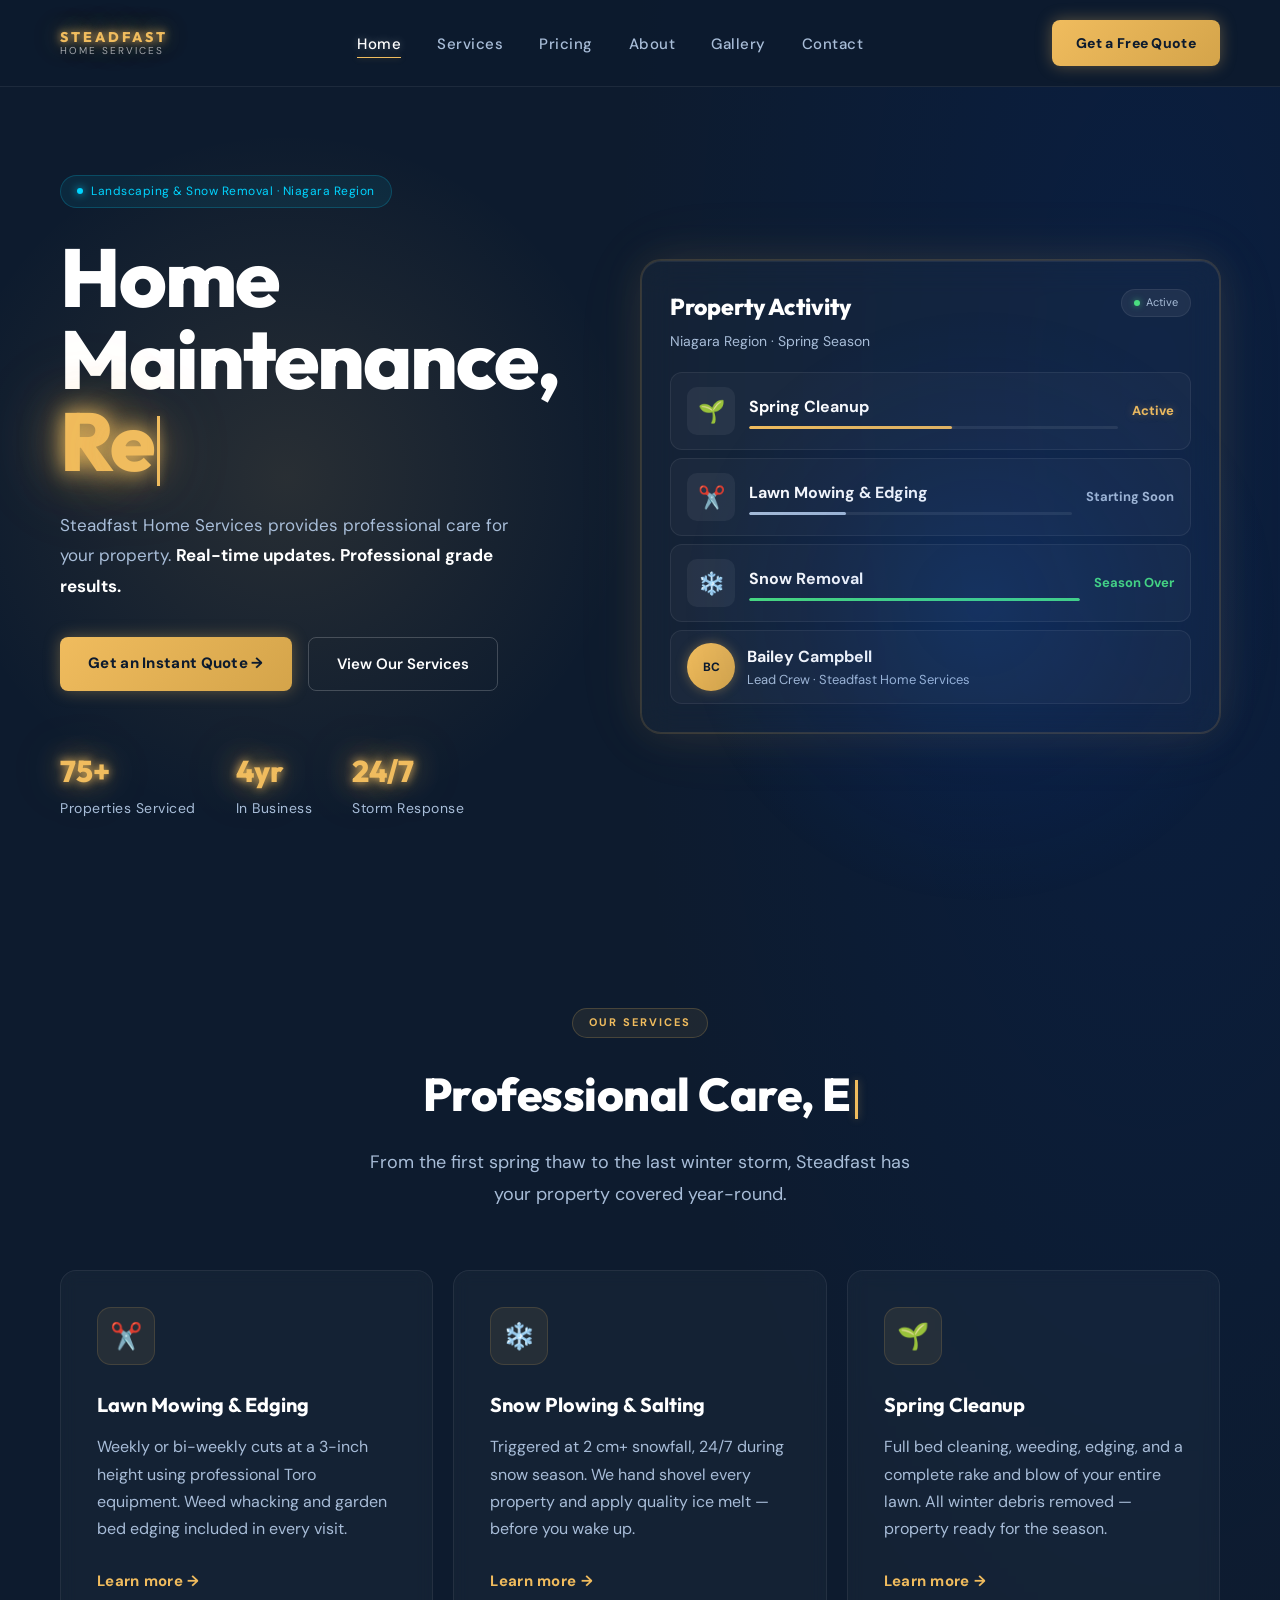
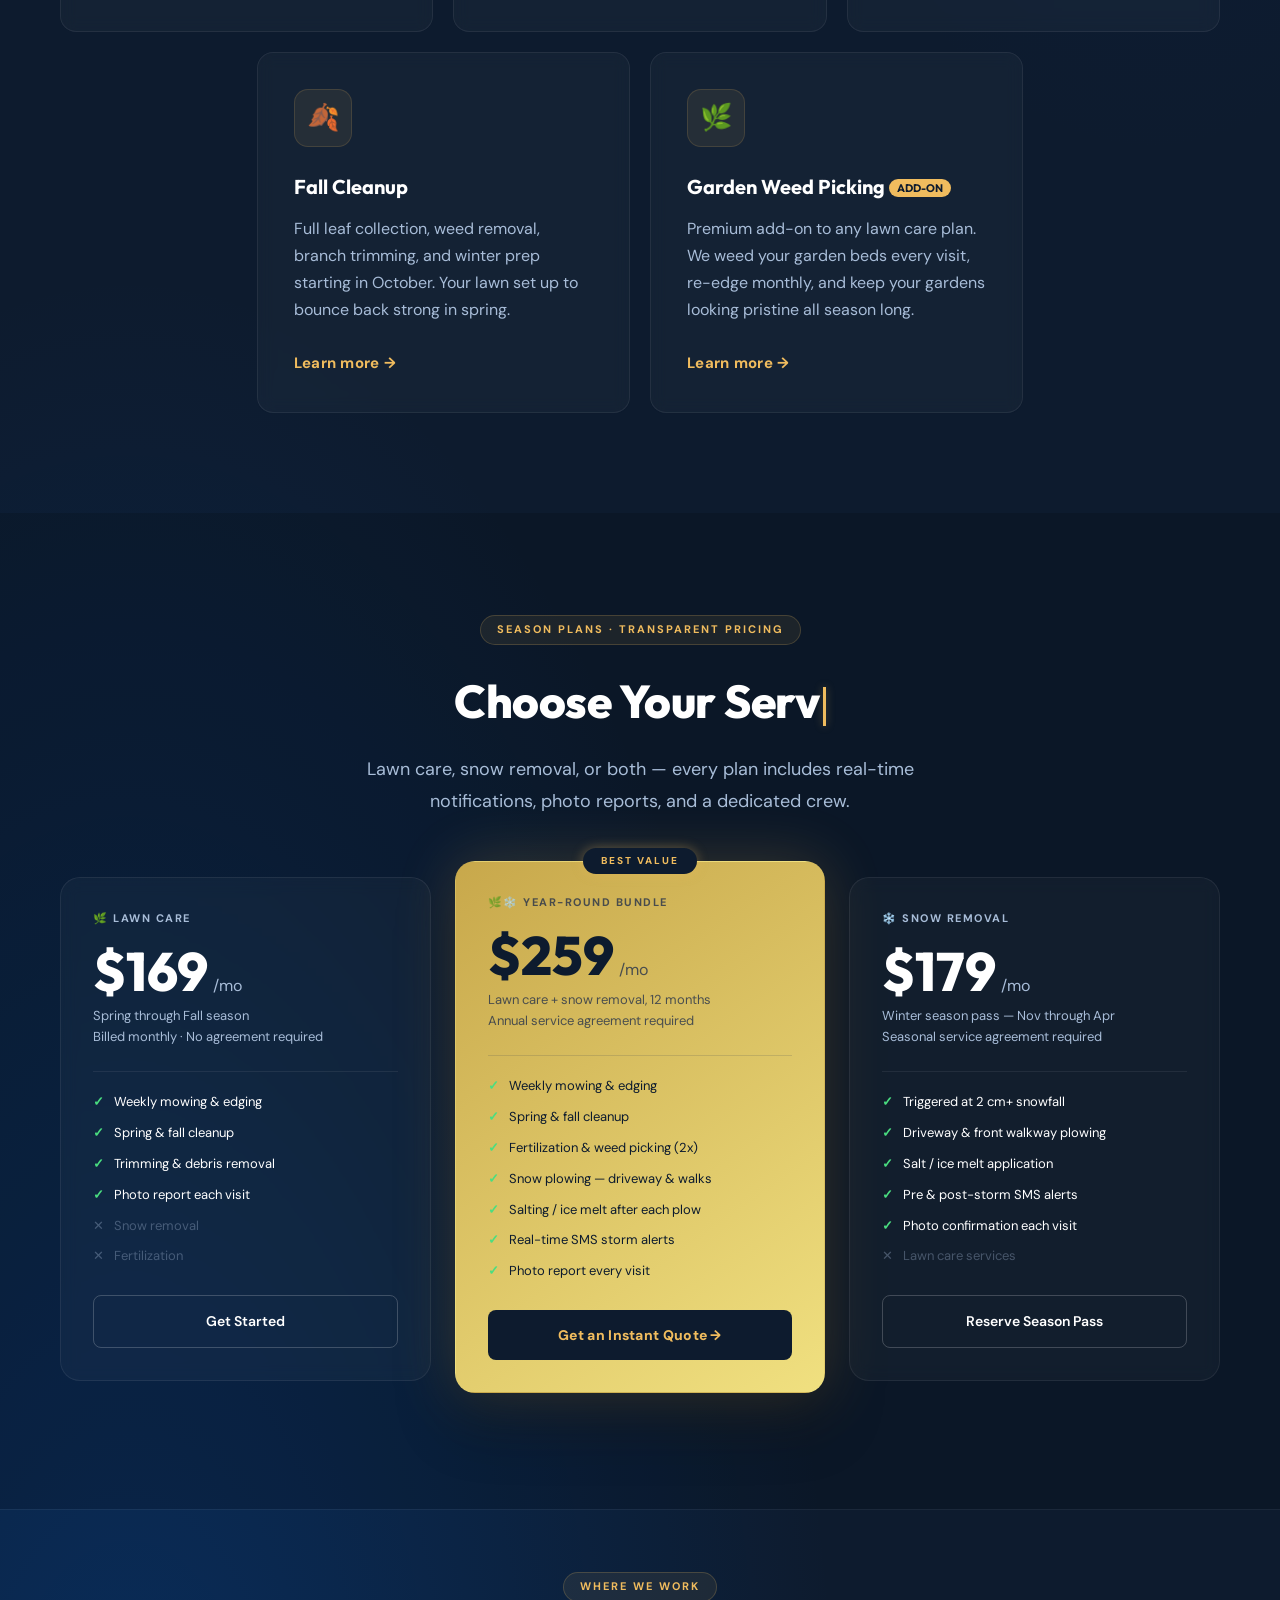
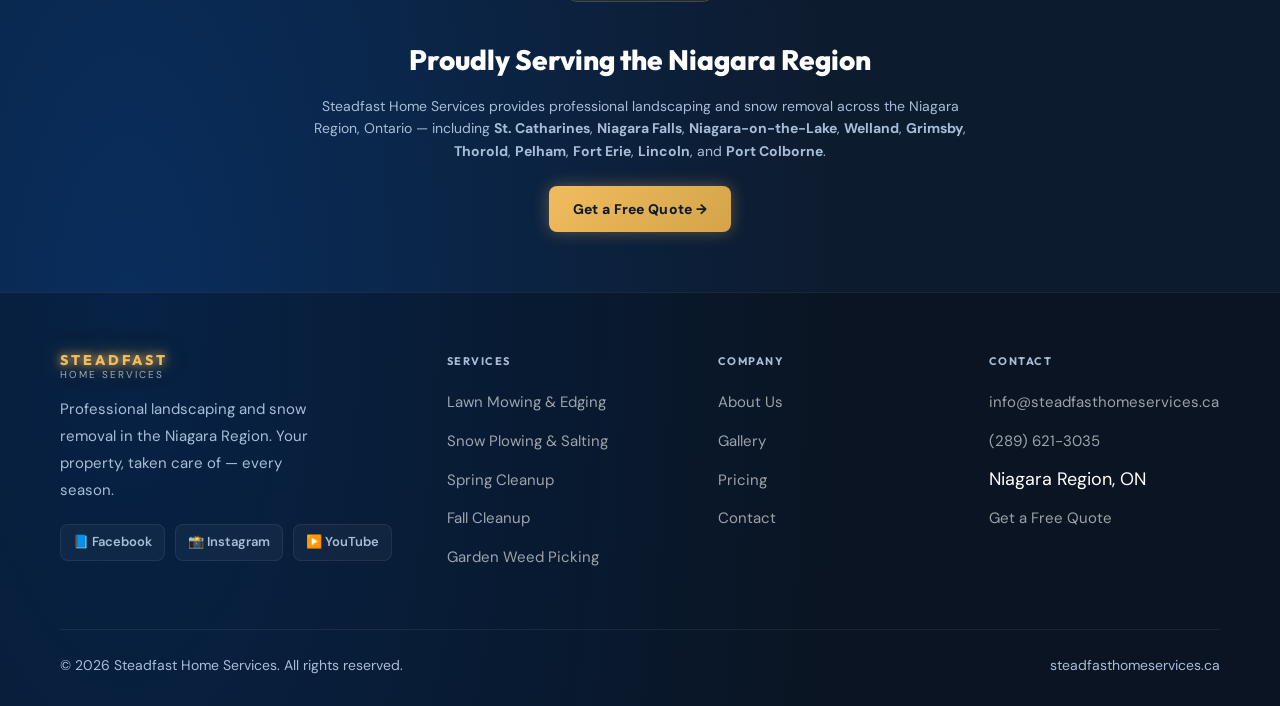
==== commit 0c266a70: "Revert self-hosted fonts — variable files hurt performance Variable woff2 files (32KB + 37KB) appear" ====
--- a/index.html
+++ b/index.html
@@ -32,8 +32,9 @@
   <!-- Fonts -->
   <link rel="preload" href="styles.css" as="style" />
   <link rel="dns-prefetch" href="https://www.googletagmanager.com" />
-  <link rel="preload" href="assets/fonts/outfit-latin-wght-normal.woff2" as="font" type="font/woff2" crossorigin />
-  <link rel="preload" href="assets/fonts/dm-sans-latin-wght-normal.woff2" as="font" type="font/woff2" crossorigin />
+  <link rel="preconnect" href="https://fonts.googleapis.com" />
+  <link rel="preconnect" href="https://fonts.gstatic.com" crossorigin />
+  <link href="https://fonts.googleapis.com/css2?family=Outfit:wght@300;400;500;600;700;800;900&family=DM+Sans:ital,opsz,wght@0,9..40,300;0,9..40,400;0,9..40,500;0,9..40,600;0,9..40,700;1,9..40,400&display=swap" rel="stylesheet" />
   <link rel="icon" type="image/png" href="assets/favicon.png" />
   <link rel="apple-touch-icon" href="assets/apple-touch-icon.png" />
   <link rel="stylesheet" href="styles.css" />
--- a/styles.css
+++ b/styles.css
@@ -1 +1 @@
-@font-face{font-family:Outfit;src:url('assets/fonts/outfit-latin-wght-normal.woff2') format('woff2');font-weight:100 900;font-style:normal;font-display:swap}@font-face{font-family:'DM Sans';src:url('assets/fonts/dm-sans-latin-wght-normal.woff2') format('woff2');font-weight:100 900;font-style:normal;font-display:swap}*{margin:0;padding:0;box-sizing:border-box}:root{--navy:#0D1B2E;--navy-mid:#1B2A4A;--navy-card:rgba(255,255,255,0.04);--gold:#F0BC5E;--gold-glow:rgba(240,188,94,0.35);--gold-dim:rgba(240,188,94,0.12);--cyan:#00D4FF;--cyan-glow:rgba(0,212,255,0.25);--white:#FFFFFF;--text-muted:#A8BDD8;--border:rgba(255,255,255,0.07);--font:'DM Sans',sans-serif;--font-display:'Outfit',sans-serif}html{scroll-behavior:smooth}body{background-color:var(--navy);background-image:radial-gradient(ellipse 80% 60% at 10% 90%,rgba(0,80,180,.35) 0,transparent 70%),radial-gradient(ellipse 60% 50% at 90% 10%,rgba(0,40,120,.25) 0,transparent 70%);color:var(--white);font-family:var(--font);font-size:18px;line-height:1.6}a{text-decoration:none;color:inherit}h1,h2,h3,h4{font-family:var(--font-display)}@keyframes fadeInUp{from{opacity:0;transform:translateY(28px)}to{opacity:1;transform:translateY(0)}}@keyframes fadeInRight{from{opacity:0;transform:translateX(28px)}to{opacity:1;transform:translateX(0)}}@keyframes glowPulse{0%,100%{opacity:.85}50%{opacity:1}}@keyframes floatCard{0%,100%{transform:translateY(0)}50%{transform:translateY(-8px)}}.typewriter-cursor{display:inline-block;width:3px;height:.85em;background:var(--gold);margin-left:4px;vertical-align:middle;box-shadow:0 0 8px var(--gold-glow);animation:cursorBlink .8s step-end infinite}@keyframes cursorBlink{0%,100%{opacity:1}50%{opacity:0}}.reveal{opacity:0;transform:translateY(36px);transition:opacity .7s ease,transform .7s ease}.reveal.is-visible{opacity:1;transform:translateY(0)}.reveal-left{opacity:0;transform:translateX(-36px);transition:opacity .7s ease,transform .7s ease}.reveal-left.is-visible{opacity:1;transform:translateX(0)}.reveal-scale{opacity:0;transform:scale(.94);transition:opacity .6s ease,transform .6s ease}.reveal-scale.is-visible{opacity:1;transform:scale(1)}.gradient-text{background:linear-gradient(135deg,var(--gold) 0,#fff 50%,var(--gold) 100%);background-size:200% auto;-webkit-background-clip:text;-webkit-text-fill-color:transparent;background-clip:text}nav{display:flex;align-items:center;justify-content:space-between;padding:20px 60px;position:sticky;top:0;z-index:100;background:rgba(13,27,46,.96);border-bottom:1px solid var(--border)}.nav-logo{display:flex;align-items:center;gap:10px}.nav-logo img{height:40px}.nav-logo-text{display:flex;flex-direction:column;line-height:1.1}.nav-logo-text span:first-child{font-size:14px;font-weight:800;letter-spacing:3px;font-family:var(--font-display);color:var(--gold);text-shadow:0 0 8px #f0bc5e,0 0 20px rgba(240,188,94,.7),0 0 40px rgba(240,188,94,.4)}.nav-logo-text span:last-child{font-size:10px;letter-spacing:2px;color:var(--white);opacity:.6}.nav-links{display:flex;gap:36px;list-style:none}.nav-links a{font-size:15px;font-weight:500;color:var(--text-muted);letter-spacing:.5px;transition:color .2s,text-shadow .2s;position:relative}.nav-links a::after{content:'';position:absolute;bottom:-4px;left:0;width:0;height:1px;background:var(--gold);box-shadow:0 0 6px var(--gold-glow);transition:width .3s}.nav-links a.active,.nav-links a:hover{color:var(--white);text-shadow:0 0 8px rgba(255,255,255,.3)}.nav-links a.active::after,.nav-links a:hover::after{width:100%}.btn-primary{background:linear-gradient(135deg,var(--gold),#d4a44a);color:var(--navy);font-weight:800;font-size:14px;padding:12px 24px;border-radius:8px;border:none;cursor:pointer;letter-spacing:.3px;box-shadow:0 0 16px var(--gold-glow);animation:glowPulse 3s ease-in-out infinite;transition:transform .2s,opacity .2s;display:inline-block}.btn-primary:hover{transform:translateY(-3px);box-shadow:0 0 24px rgba(240,188,94,.55),0 0 60px rgba(240,188,94,.25),0 10px 24px rgba(0,0,0,.35)}.btn-outline{background:0 0;color:var(--white);font-weight:600;font-size:14px;padding:12px 24px;border-radius:8px;border:1px solid rgba(255,255,255,.2);cursor:pointer;transition:border-color .25s,background .25s,transform .25s,box-shadow .25s;display:inline-block}.btn-outline:hover{border-color:rgba(240,188,94,.6);background:rgba(240,188,94,.07);transform:translateY(-3px);box-shadow:0 0 16px rgba(240,188,94,.12),0 8px 20px rgba(0,0,0,.2)}.hero{display:flex;align-items:center;justify-content:space-between;padding:80px 60px;min-height:calc(100vh - 81px);gap:60px;position:relative;overflow:hidden}.hero::before{content:'';position:absolute;top:5%;left:-5%;width:700px;height:700px;background:radial-gradient(circle,rgba(240,188,94,.12) 0,rgba(240,188,94,.05) 40%,transparent 70%);pointer-events:none}.hero::after{content:'';position:absolute;bottom:0;right:0;width:600px;height:600px;background:radial-gradient(circle,rgba(0,100,255,.15) 0,rgba(0,60,180,.08) 40%,transparent 70%);pointer-events:none}.hero-content{flex:1;max-width:580px;animation:fadeInUp .8s ease both}.hero-badge{display:inline-flex;align-items:center;gap:8px;background:rgba(0,212,255,.08);border:1px solid rgba(0,212,255,.2);border-radius:20px;padding:6px 16px;font-size:12px;color:var(--cyan);margin-bottom:28px;letter-spacing:.5px}.hero-badge::before{content:'';width:6px;height:6px;border-radius:50%;background:var(--cyan);box-shadow:0 0 8px var(--cyan);animation:glowPulse 2s ease-in-out infinite}.hero h1{font-size:82px;font-weight:800;line-height:1;margin-bottom:24px;letter-spacing:-2px}.hero h1 span{color:var(--gold);text-shadow:0 0 20px rgba(240,188,94,.9),0 0 40px rgba(240,188,94,.6),0 0 80px rgba(240,188,94,.4),0 0 120px rgba(240,188,94,.2)}.hero p{font-size:17px;color:var(--text-muted);margin-bottom:36px;max-width:460px;line-height:1.8}.hero p strong{color:var(--white)}.hero-ctas{display:flex;gap:16px;margin-bottom:56px;flex-wrap:wrap}.hero-ctas .btn-primary{font-size:15px;padding:14px 28px}.hero-ctas .btn-outline{font-size:15px;padding:14px 28px}.hero-stats{display:flex;gap:40px}.stat{display:flex;flex-direction:column}.stat-number{font-size:30px;font-weight:800;font-family:var(--font-display);color:var(--gold);text-shadow:0 0 10px #f0bc5e,0 0 30px rgba(240,188,94,.7),0 0 60px rgba(240,188,94,.4)}.stat-label{font-size:14px;color:var(--text-muted);margin-top:2px;letter-spacing:.5px}.hero-card{flex:1;max-width:676px;background:rgba(255,255,255,.03);border:1px solid rgba(240,188,94,.15);border-radius:20px;padding:28px;backdrop-filter:blur(16px);-webkit-backdrop-filter:blur(16px);animation:fadeInRight .9s ease .2s both,floatCard 6s ease-in-out 1s infinite;box-shadow:0 0 0 1px rgba(240,188,94,.15),0 0 40px rgba(240,188,94,.1),0 0 80px rgba(240,188,94,.06),inset 0 1px 0 rgba(255,255,255,.06)}.hero-card-header{display:flex;justify-content:space-between;align-items:flex-start;margin-bottom:20px}.hero-card-title{font-size:23px;font-weight:800;font-family:var(--font-display)}.hero-card-subtitle{font-size:14px;color:var(--text-muted);margin-top:4px}.storm-alert{display:flex;align-items:center;gap:6px;background:var(--gold);color:var(--navy);font-size:11px;font-weight:800;padding:5px 12px;border-radius:20px;box-shadow:0 0 12px var(--gold-glow)}.status-badge{display:inline-flex;align-items:center;gap:6px;background:rgba(255,255,255,.06);border:1px solid var(--border);border-radius:20px;padding:4px 12px;font-size:11px;color:var(--text-muted)}.status-badge::before{content:'';width:6px;height:6px;border-radius:50%;background:#4ade80;box-shadow:0 0 6px rgba(74,222,128,.6)}.job-item{background:rgba(255,255,255,.03);border:1px solid var(--border);border-radius:12px;padding:14px 16px;margin-bottom:8px;display:flex;align-items:center;gap:14px;transition:border-color .2s}.job-item:hover{border-color:rgba(240,188,94,.2)}.job-icon{width:48px;height:48px;border-radius:10px;background:rgba(255,255,255,.06);display:flex;align-items:center;justify-content:center;font-size:22px;flex-shrink:0}.job-info{flex:1}.job-name{font-size:16px;font-weight:700}.job-bar{height:3px;border-radius:2px;background:rgba(255,255,255,.08);margin-top:6px;overflow:hidden}.job-bar-fill{height:100%;border-radius:2px}.job-status{font-size:13px;font-weight:700}.status-progress{color:var(--gold);text-shadow:0 0 8px var(--gold-glow)}.status-complete{color:#4ade80}.status-oncall{color:var(--text-muted)}.bar-gold{background:var(--gold);box-shadow:0 0 6px var(--gold-glow);width:55%}.bar-green{background:#4ade80;width:100%}.bar-grey{background:var(--text-muted);width:30%}.crew-item{display:flex;align-items:center;gap:12px;padding:12px 16px;background:rgba(255,255,255,.03);border:1px solid var(--border);border-radius:12px;margin-top:8px}.crew-avatar{width:48px;height:48px;border-radius:50%;background:linear-gradient(135deg,var(--gold),#d4a44a);color:var(--navy);font-weight:800;font-size:12px;display:flex;align-items:center;justify-content:center;box-shadow:0 0 12px var(--gold-glow);flex-shrink:0}.crew-name{font-size:16px;font-weight:700}.crew-role{font-size:13px;color:var(--text-muted)}section{padding:100px 60px}.section-label{display:inline-block;background:rgba(240,188,94,.08);border:1px solid rgba(240,188,94,.2);border-radius:20px;padding:5px 16px;font-size:11px;font-weight:700;letter-spacing:2px;text-transform:uppercase;color:var(--gold);margin-bottom:20px}.section-title{font-size:46px;font-weight:800;text-align:center;margin-bottom:14px;letter-spacing:-.5px}.section-sub{font-size:18px;color:var(--text-muted);text-align:center;max-width:560px;margin:0 auto 60px;line-height:1.8}.section-header{text-align:center;margin-bottom:60px}.services{background:0 0}.services-grid{display:grid;grid-template-columns:repeat(6,1fr);gap:20px}.service-card{grid-column:span 2;background:rgba(255,255,255,.03);border:1px solid var(--border);border-radius:16px;padding:36px;backdrop-filter:blur(8px);transition:border-color .3s,transform .3s,box-shadow .3s;position:relative;overflow:hidden}.service-card::before{content:'';position:absolute;top:0;left:0;right:0;height:1px;background:linear-gradient(90deg,transparent,rgba(240,188,94,.3),transparent);opacity:0;transition:opacity .3s}.service-card:hover{border-color:rgba(240,188,94,.3);transform:translateY(-6px);box-shadow:0 24px 48px rgba(0,0,0,.35),0 0 30px rgba(240,188,94,.08),inset 0 1px 0 rgba(240,188,94,.15)}.service-card:hover::before{opacity:1}.service-card:nth-child(4){grid-column:2/span 2}.service-card:nth-child(5){grid-column:4/span 2}.service-icon{width:58px;height:58px;border-radius:14px;background:rgba(240,188,94,.08);border:1px solid rgba(240,188,94,.15);display:flex;align-items:center;justify-content:center;font-size:26px;margin-bottom:24px}.service-card h3{font-size:20px;font-weight:700;margin-bottom:12px}.service-card p{font-size:16px;color:var(--text-muted);line-height:1.7;margin-bottom:24px}.service-link{font-size:15px;font-weight:700;color:var(--gold);letter-spacing:.3px;transition:text-shadow .2s}.service-link:hover{text-shadow:0 0 8px var(--gold-glow)}.pricing{background:rgba(0,0,0,.15)}.pricing-grid{display:grid;grid-template-columns:repeat(3,1fr);gap:24px;align-items:start}.pricing-card{background:rgba(255,255,255,.03);border:1px solid var(--border);border-radius:20px;padding:32px;position:relative;backdrop-filter:blur(8px);transition:border-color .3s,box-shadow .3s}.pricing-card:hover{border-color:rgba(240,188,94,.3);box-shadow:0 24px 48px rgba(0,0,0,.25),0 0 20px rgba(240,188,94,.07)}.pricing-card.featured{background:linear-gradient(145deg,#c8a84b,#f0e080);border-color:transparent;color:var(--navy);transform:translateY(-16px);box-shadow:0 0 60px rgba(240,188,94,.2),0 30px 60px rgba(0,0,0,.3)}.pricing-card.featured .feature-item,.pricing-card.featured .price-desc,.pricing-card.featured .price-label,.pricing-card.featured .price-period{color:rgba(27,42,74,.75)}.pricing-card.featured .price-amount{color:var(--navy)}.pricing-card.featured .feature-item.included{color:var(--navy)}.best-value-badge{position:absolute;top:-14px;left:50%;transform:translateX(-50%);background:var(--navy);color:var(--gold);font-size:10px;font-weight:800;letter-spacing:2px;padding:5px 18px;border-radius:20px;white-space:nowrap;box-shadow:0 0 12px var(--gold-glow)}.price-label{display:flex;align-items:center;gap:8px;font-size:11px;font-weight:700;letter-spacing:1.5px;text-transform:uppercase;color:var(--text-muted);margin-bottom:16px}.price-amount{font-size:54px;font-weight:800;line-height:1;color:var(--white);font-family:var(--font-display)}.price-period{font-size:16px;color:var(--text-muted);font-weight:400}.price-desc{font-size:13px;color:var(--text-muted);margin-top:6px;margin-bottom:24px;line-height:1.6}.price-divider{border:none;border-top:1px solid var(--border);margin-bottom:20px}.pricing-card.featured .price-divider{border-top-color:rgba(27,42,74,.15)}.features-list{list-style:none;margin-bottom:28px}.feature-item{display:flex;align-items:center;gap:10px;font-size:13px;color:var(--text-muted);margin-bottom:10px}.feature-item.included{color:var(--white)}.feature-item.included::before{content:'✓';color:#4ade80;font-weight:800;flex-shrink:0}.feature-item.excluded{opacity:.35}.feature-item.excluded::before{content:'✕';color:var(--text-muted);flex-shrink:0}.pricing-card .btn-outline,.pricing-card .btn-primary{width:100%;text-align:center;display:block;padding:14px;font-size:14px}.pricing-card.featured .btn-primary{background:var(--navy);color:var(--gold);box-shadow:none;animation:none}.pricing-card.featured .btn-primary:hover{opacity:.9}footer{background:rgba(0,0,0,.25);border-top:1px solid var(--border);padding:60px 60px 30px}.footer-top{display:grid;grid-template-columns:1.5fr 1fr 1fr 1fr;gap:40px;margin-bottom:48px}.footer-brand p{font-size:15px;color:var(--text-muted);margin-top:16px;max-width:260px;line-height:1.8}.footer-col h4{font-size:11px;font-weight:700;letter-spacing:1.5px;text-transform:uppercase;color:var(--text-muted);margin-bottom:16px}.footer-col ul{list-style:none}.footer-col ul li{margin-bottom:10px}.footer-col ul li a{font-size:15px;color:var(--white);opacity:.6;transition:opacity .2s,color .2s}.footer-col ul li a:hover{opacity:1;color:var(--gold)}.footer-bottom{border-top:1px solid var(--border);padding-top:24px;display:flex;justify-content:space-between;align-items:center}.footer-bottom p{font-size:14px;color:var(--text-muted)}.social-links{display:flex;gap:10px;margin-top:20px;flex-wrap:wrap}.social-link{display:flex;align-items:center;gap:6px;font-size:13px;font-weight:600;color:var(--text-muted);background:rgba(255,255,255,.04);border:1px solid var(--border);border-radius:8px;padding:7px 12px;transition:color .2s,border-color .2s,box-shadow .2s}.social-link:hover{color:var(--gold);border-color:rgba(240,188,94,.3);box-shadow:0 0 10px rgba(240,188,94,.1)}@media (max-width:1024px){nav{padding:20px 30px}.hero{padding:60px 30px;flex-direction:column;min-height:auto}.hero h1{font-size:48px}section{padding:80px 30px}.services-grid{grid-template-columns:repeat(2,1fr)}.service-card{grid-column:span 1!important}.pricing-grid{grid-template-columns:1fr}.pricing-card.featured{transform:none}.footer-top{grid-template-columns:1fr 1fr}footer{padding:40px 30px 20px}}@media (max-width:640px){nav{padding:16px 20px}.nav-links{display:none}.nav-links.is-open{display:flex;flex-direction:column;position:fixed;top:0;right:0;width:75vw;max-width:300px;height:100vh;background:rgba(13,27,46,.98);backdrop-filter:blur(20px);-webkit-backdrop-filter:blur(20px);padding:80px 30px 30px;gap:0;border-left:1px solid var(--border);z-index:200;list-style:none}.nav-links.is-open li{width:100%}.nav-links.is-open a{font-size:17px;padding:14px 0;display:block;border-bottom:1px solid var(--border);color:var(--white)}.hero{padding:40px 20px}.hero h1{font-size:36px}.section-title{font-size:32px}.services-grid{grid-template-columns:1fr}.hero-stats{gap:24px}section{padding:60px 20px}.footer-top{grid-template-columns:1fr}footer{padding:40px 20px 20px}.social-links{gap:8px}}.nav-hamburger{display:none;flex-direction:column;justify-content:center;gap:5px;background:0 0;border:none;cursor:pointer;padding:6px;z-index:300}.nav-hamburger span{display:block;width:24px;height:2px;background:var(--white);border-radius:2px;transition:transform .3s ease,opacity .3s ease}.nav-hamburger.is-open span:first-child{transform:translateY(7px) rotate(45deg)}.nav-hamburger.is-open span:nth-child(2){opacity:0}.nav-hamburger.is-open span:nth-child(3){transform:translateY(-7px) rotate(-45deg)}.nav-overlay{display:none;position:fixed;inset:0;background:rgba(0,0,0,.5);z-index:150}.nav-overlay.is-open{display:block}@media (max-width:640px){.nav-hamburger{display:flex}}.service-area{padding:60px;border-top:1px solid rgba(255,255,255,.06);text-align:center}.service-area h2{font-size:28px;font-weight:800;margin:16px 0 12px}.service-area p{color:var(--text-muted);font-size:14px;max-width:680px;margin:0 auto 24px}.footer-logo-title{font-size:16px;font-weight:800;letter-spacing:2px;color:var(--gold);font-family:var(--font-display)}.footer-logo-sub{font-size:11px;letter-spacing:2px;color:var(--white);opacity:.7}@media (prefers-reduced-motion:reduce){*,::after,::before{animation-duration:0s!important;animation-iteration-count:1!important;transition-duration:0s!important}body{animation:none}.hero-content{animation:none;opacity:1;transform:none}.hero-card{animation:none;opacity:1;transform:none}.reveal,.reveal-left,.reveal-scale{opacity:1!important;transform:none!important;transition:none!important}.gradient-text{animation:none}.btn-primary{animation:none}.hero-badge::before{animation:none}.typewriter-cursor{animation:none}}+*{margin:0;padding:0;box-sizing:border-box}:root{--navy:#0D1B2E;--navy-mid:#1B2A4A;--navy-card:rgba(255,255,255,0.04);--gold:#F0BC5E;--gold-glow:rgba(240,188,94,0.35);--gold-dim:rgba(240,188,94,0.12);--cyan:#00D4FF;--cyan-glow:rgba(0,212,255,0.25);--white:#FFFFFF;--text-muted:#A8BDD8;--border:rgba(255,255,255,0.07);--font:'DM Sans',sans-serif;--font-display:'Outfit',sans-serif}html{scroll-behavior:smooth}body{background-color:var(--navy);background-image:radial-gradient(ellipse 80% 60% at 10% 90%,rgba(0,80,180,.35) 0,transparent 70%),radial-gradient(ellipse 60% 50% at 90% 10%,rgba(0,40,120,.25) 0,transparent 70%);color:var(--white);font-family:var(--font);font-size:18px;line-height:1.6}a{text-decoration:none;color:inherit}h1,h2,h3,h4{font-family:var(--font-display)}@keyframes fadeInUp{from{opacity:0;transform:translateY(28px)}to{opacity:1;transform:translateY(0)}}@keyframes fadeInRight{from{opacity:0;transform:translateX(28px)}to{opacity:1;transform:translateX(0)}}@keyframes glowPulse{0%,100%{opacity:.85}50%{opacity:1}}@keyframes floatCard{0%,100%{transform:translateY(0)}50%{transform:translateY(-8px)}}.typewriter-cursor{display:inline-block;width:3px;height:.85em;background:var(--gold);margin-left:4px;vertical-align:middle;box-shadow:0 0 8px var(--gold-glow);animation:cursorBlink .8s step-end infinite}@keyframes cursorBlink{0%,100%{opacity:1}50%{opacity:0}}.reveal{opacity:0;transform:translateY(36px);transition:opacity .7s ease,transform .7s ease}.reveal.is-visible{opacity:1;transform:translateY(0)}.reveal-left{opacity:0;transform:translateX(-36px);transition:opacity .7s ease,transform .7s ease}.reveal-left.is-visible{opacity:1;transform:translateX(0)}.reveal-scale{opacity:0;transform:scale(.94);transition:opacity .6s ease,transform .6s ease}.reveal-scale.is-visible{opacity:1;transform:scale(1)}.gradient-text{background:linear-gradient(135deg,var(--gold) 0,#fff 50%,var(--gold) 100%);background-size:200% auto;-webkit-background-clip:text;-webkit-text-fill-color:transparent;background-clip:text}nav{display:flex;align-items:center;justify-content:space-between;padding:20px 60px;position:sticky;top:0;z-index:100;background:rgba(13,27,46,.96);border-bottom:1px solid var(--border)}.nav-logo{display:flex;align-items:center;gap:10px}.nav-logo img{height:40px}.nav-logo-text{display:flex;flex-direction:column;line-height:1.1}.nav-logo-text span:first-child{font-size:14px;font-weight:800;letter-spacing:3px;font-family:var(--font-display);color:var(--gold);text-shadow:0 0 8px #f0bc5e,0 0 20px rgba(240,188,94,.7),0 0 40px rgba(240,188,94,.4)}.nav-logo-text span:last-child{font-size:10px;letter-spacing:2px;color:var(--white);opacity:.6}.nav-links{display:flex;gap:36px;list-style:none}.nav-links a{font-size:15px;font-weight:500;color:var(--text-muted);letter-spacing:.5px;transition:color .2s,text-shadow .2s;position:relative}.nav-links a::after{content:'';position:absolute;bottom:-4px;left:0;width:0;height:1px;background:var(--gold);box-shadow:0 0 6px var(--gold-glow);transition:width .3s}.nav-links a.active,.nav-links a:hover{color:var(--white);text-shadow:0 0 8px rgba(255,255,255,.3)}.nav-links a.active::after,.nav-links a:hover::after{width:100%}.btn-primary{background:linear-gradient(135deg,var(--gold),#d4a44a);color:var(--navy);font-weight:800;font-size:14px;padding:12px 24px;border-radius:8px;border:none;cursor:pointer;letter-spacing:.3px;box-shadow:0 0 16px var(--gold-glow);animation:glowPulse 3s ease-in-out infinite;transition:transform .2s,opacity .2s;display:inline-block}.btn-primary:hover{transform:translateY(-3px);box-shadow:0 0 24px rgba(240,188,94,.55),0 0 60px rgba(240,188,94,.25),0 10px 24px rgba(0,0,0,.35)}.btn-outline{background:0 0;color:var(--white);font-weight:600;font-size:14px;padding:12px 24px;border-radius:8px;border:1px solid rgba(255,255,255,.2);cursor:pointer;transition:border-color .25s,background .25s,transform .25s,box-shadow .25s;display:inline-block}.btn-outline:hover{border-color:rgba(240,188,94,.6);background:rgba(240,188,94,.07);transform:translateY(-3px);box-shadow:0 0 16px rgba(240,188,94,.12),0 8px 20px rgba(0,0,0,.2)}.hero{display:flex;align-items:center;justify-content:space-between;padding:80px 60px;min-height:calc(100vh - 81px);gap:60px;position:relative;overflow:hidden}.hero::before{content:'';position:absolute;top:5%;left:-5%;width:700px;height:700px;background:radial-gradient(circle,rgba(240,188,94,.12) 0,rgba(240,188,94,.05) 40%,transparent 70%);pointer-events:none}.hero::after{content:'';position:absolute;bottom:0;right:0;width:600px;height:600px;background:radial-gradient(circle,rgba(0,100,255,.15) 0,rgba(0,60,180,.08) 40%,transparent 70%);pointer-events:none}.hero-content{flex:1;max-width:580px;animation:fadeInUp .8s ease both}.hero-badge{display:inline-flex;align-items:center;gap:8px;background:rgba(0,212,255,.08);border:1px solid rgba(0,212,255,.2);border-radius:20px;padding:6px 16px;font-size:12px;color:var(--cyan);margin-bottom:28px;letter-spacing:.5px}.hero-badge::before{content:'';width:6px;height:6px;border-radius:50%;background:var(--cyan);box-shadow:0 0 8px var(--cyan);animation:glowPulse 2s ease-in-out infinite}.hero h1{font-size:82px;font-weight:800;line-height:1;margin-bottom:24px;letter-spacing:-2px}.hero h1 span{color:var(--gold);text-shadow:0 0 20px rgba(240,188,94,.9),0 0 40px rgba(240,188,94,.6),0 0 80px rgba(240,188,94,.4),0 0 120px rgba(240,188,94,.2)}.hero p{font-size:17px;color:var(--text-muted);margin-bottom:36px;max-width:460px;line-height:1.8}.hero p strong{color:var(--white)}.hero-ctas{display:flex;gap:16px;margin-bottom:56px;flex-wrap:wrap}.hero-ctas .btn-primary{font-size:15px;padding:14px 28px}.hero-ctas .btn-outline{font-size:15px;padding:14px 28px}.hero-stats{display:flex;gap:40px}.stat{display:flex;flex-direction:column}.stat-number{font-size:30px;font-weight:800;font-family:var(--font-display);color:var(--gold);text-shadow:0 0 10px #f0bc5e,0 0 30px rgba(240,188,94,.7),0 0 60px rgba(240,188,94,.4)}.stat-label{font-size:14px;color:var(--text-muted);margin-top:2px;letter-spacing:.5px}.hero-card{flex:1;max-width:676px;background:rgba(255,255,255,.03);border:1px solid rgba(240,188,94,.15);border-radius:20px;padding:28px;backdrop-filter:blur(16px);-webkit-backdrop-filter:blur(16px);animation:fadeInRight .9s ease .2s both,floatCard 6s ease-in-out 1s infinite;box-shadow:0 0 0 1px rgba(240,188,94,.15),0 0 40px rgba(240,188,94,.1),0 0 80px rgba(240,188,94,.06),inset 0 1px 0 rgba(255,255,255,.06)}.hero-card-header{display:flex;justify-content:space-between;align-items:flex-start;margin-bottom:20px}.hero-card-title{font-size:23px;font-weight:800;font-family:var(--font-display)}.hero-card-subtitle{font-size:14px;color:var(--text-muted);margin-top:4px}.storm-alert{display:flex;align-items:center;gap:6px;background:var(--gold);color:var(--navy);font-size:11px;font-weight:800;padding:5px 12px;border-radius:20px;box-shadow:0 0 12px var(--gold-glow)}.status-badge{display:inline-flex;align-items:center;gap:6px;background:rgba(255,255,255,.06);border:1px solid var(--border);border-radius:20px;padding:4px 12px;font-size:11px;color:var(--text-muted)}.status-badge::before{content:'';width:6px;height:6px;border-radius:50%;background:#4ade80;box-shadow:0 0 6px rgba(74,222,128,.6)}.job-item{background:rgba(255,255,255,.03);border:1px solid var(--border);border-radius:12px;padding:14px 16px;margin-bottom:8px;display:flex;align-items:center;gap:14px;transition:border-color .2s}.job-item:hover{border-color:rgba(240,188,94,.2)}.job-icon{width:48px;height:48px;border-radius:10px;background:rgba(255,255,255,.06);display:flex;align-items:center;justify-content:center;font-size:22px;flex-shrink:0}.job-info{flex:1}.job-name{font-size:16px;font-weight:700}.job-bar{height:3px;border-radius:2px;background:rgba(255,255,255,.08);margin-top:6px;overflow:hidden}.job-bar-fill{height:100%;border-radius:2px}.job-status{font-size:13px;font-weight:700}.status-progress{color:var(--gold);text-shadow:0 0 8px var(--gold-glow)}.status-complete{color:#4ade80}.status-oncall{color:var(--text-muted)}.bar-gold{background:var(--gold);box-shadow:0 0 6px var(--gold-glow);width:55%}.bar-green{background:#4ade80;width:100%}.bar-grey{background:var(--text-muted);width:30%}.crew-item{display:flex;align-items:center;gap:12px;padding:12px 16px;background:rgba(255,255,255,.03);border:1px solid var(--border);border-radius:12px;margin-top:8px}.crew-avatar{width:48px;height:48px;border-radius:50%;background:linear-gradient(135deg,var(--gold),#d4a44a);color:var(--navy);font-weight:800;font-size:12px;display:flex;align-items:center;justify-content:center;box-shadow:0 0 12px var(--gold-glow);flex-shrink:0}.crew-name{font-size:16px;font-weight:700}.crew-role{font-size:13px;color:var(--text-muted)}section{padding:100px 60px}.section-label{display:inline-block;background:rgba(240,188,94,.08);border:1px solid rgba(240,188,94,.2);border-radius:20px;padding:5px 16px;font-size:11px;font-weight:700;letter-spacing:2px;text-transform:uppercase;color:var(--gold);margin-bottom:20px}.section-title{font-size:46px;font-weight:800;text-align:center;margin-bottom:14px;letter-spacing:-.5px}.section-sub{font-size:18px;color:var(--text-muted);text-align:center;max-width:560px;margin:0 auto 60px;line-height:1.8}.section-header{text-align:center;margin-bottom:60px}.services{background:0 0}.services-grid{display:grid;grid-template-columns:repeat(6,1fr);gap:20px}.service-card{grid-column:span 2;background:rgba(255,255,255,.03);border:1px solid var(--border);border-radius:16px;padding:36px;backdrop-filter:blur(8px);transition:border-color .3s,transform .3s,box-shadow .3s;position:relative;overflow:hidden}.service-card::before{content:'';position:absolute;top:0;left:0;right:0;height:1px;background:linear-gradient(90deg,transparent,rgba(240,188,94,.3),transparent);opacity:0;transition:opacity .3s}.service-card:hover{border-color:rgba(240,188,94,.3);transform:translateY(-6px);box-shadow:0 24px 48px rgba(0,0,0,.35),0 0 30px rgba(240,188,94,.08),inset 0 1px 0 rgba(240,188,94,.15)}.service-card:hover::before{opacity:1}.service-card:nth-child(4){grid-column:2/span 2}.service-card:nth-child(5){grid-column:4/span 2}.service-icon{width:58px;height:58px;border-radius:14px;background:rgba(240,188,94,.08);border:1px solid rgba(240,188,94,.15);display:flex;align-items:center;justify-content:center;font-size:26px;margin-bottom:24px}.service-card h3{font-size:20px;font-weight:700;margin-bottom:12px}.service-card p{font-size:16px;color:var(--text-muted);line-height:1.7;margin-bottom:24px}.service-link{font-size:15px;font-weight:700;color:var(--gold);letter-spacing:.3px;transition:text-shadow .2s}.service-link:hover{text-shadow:0 0 8px var(--gold-glow)}.pricing{background:rgba(0,0,0,.15)}.pricing-grid{display:grid;grid-template-columns:repeat(3,1fr);gap:24px;align-items:start}.pricing-card{background:rgba(255,255,255,.03);border:1px solid var(--border);border-radius:20px;padding:32px;position:relative;backdrop-filter:blur(8px);transition:border-color .3s,box-shadow .3s}.pricing-card:hover{border-color:rgba(240,188,94,.3);box-shadow:0 24px 48px rgba(0,0,0,.25),0 0 20px rgba(240,188,94,.07)}.pricing-card.featured{background:linear-gradient(145deg,#c8a84b,#f0e080);border-color:transparent;color:var(--navy);transform:translateY(-16px);box-shadow:0 0 60px rgba(240,188,94,.2),0 30px 60px rgba(0,0,0,.3)}.pricing-card.featured .feature-item,.pricing-card.featured .price-desc,.pricing-card.featured .price-label,.pricing-card.featured .price-period{color:rgba(27,42,74,.75)}.pricing-card.featured .price-amount{color:var(--navy)}.pricing-card.featured .feature-item.included{color:var(--navy)}.best-value-badge{position:absolute;top:-14px;left:50%;transform:translateX(-50%);background:var(--navy);color:var(--gold);font-size:10px;font-weight:800;letter-spacing:2px;padding:5px 18px;border-radius:20px;white-space:nowrap;box-shadow:0 0 12px var(--gold-glow)}.price-label{display:flex;align-items:center;gap:8px;font-size:11px;font-weight:700;letter-spacing:1.5px;text-transform:uppercase;color:var(--text-muted);margin-bottom:16px}.price-amount{font-size:54px;font-weight:800;line-height:1;color:var(--white);font-family:var(--font-display)}.price-period{font-size:16px;color:var(--text-muted);font-weight:400}.price-desc{font-size:13px;color:var(--text-muted);margin-top:6px;margin-bottom:24px;line-height:1.6}.price-divider{border:none;border-top:1px solid var(--border);margin-bottom:20px}.pricing-card.featured .price-divider{border-top-color:rgba(27,42,74,.15)}.features-list{list-style:none;margin-bottom:28px}.feature-item{display:flex;align-items:center;gap:10px;font-size:13px;color:var(--text-muted);margin-bottom:10px}.feature-item.included{color:var(--white)}.feature-item.included::before{content:'✓';color:#4ade80;font-weight:800;flex-shrink:0}.feature-item.excluded{opacity:.35}.feature-item.excluded::before{content:'✕';color:var(--text-muted);flex-shrink:0}.pricing-card .btn-outline,.pricing-card .btn-primary{width:100%;text-align:center;display:block;padding:14px;font-size:14px}.pricing-card.featured .btn-primary{background:var(--navy);color:var(--gold);box-shadow:none;animation:none}.pricing-card.featured .btn-primary:hover{opacity:.9}footer{background:rgba(0,0,0,.25);border-top:1px solid var(--border);padding:60px 60px 30px}.footer-top{display:grid;grid-template-columns:1.5fr 1fr 1fr 1fr;gap:40px;margin-bottom:48px}.footer-brand p{font-size:15px;color:var(--text-muted);margin-top:16px;max-width:260px;line-height:1.8}.footer-col h4{font-size:11px;font-weight:700;letter-spacing:1.5px;text-transform:uppercase;color:var(--text-muted);margin-bottom:16px}.footer-col ul{list-style:none}.footer-col ul li{margin-bottom:10px}.footer-col ul li a{font-size:15px;color:var(--white);opacity:.6;transition:opacity .2s,color .2s}.footer-col ul li a:hover{opacity:1;color:var(--gold)}.footer-bottom{border-top:1px solid var(--border);padding-top:24px;display:flex;justify-content:space-between;align-items:center}.footer-bottom p{font-size:14px;color:var(--text-muted)}.social-links{display:flex;gap:10px;margin-top:20px;flex-wrap:wrap}.social-link{display:flex;align-items:center;gap:6px;font-size:13px;font-weight:600;color:var(--text-muted);background:rgba(255,255,255,.04);border:1px solid var(--border);border-radius:8px;padding:7px 12px;transition:color .2s,border-color .2s,box-shadow .2s}.social-link:hover{color:var(--gold);border-color:rgba(240,188,94,.3);box-shadow:0 0 10px rgba(240,188,94,.1)}@media (max-width:1024px){nav{padding:20px 30px}.hero{padding:60px 30px;flex-direction:column;min-height:auto}.hero h1{font-size:48px}section{padding:80px 30px}.services-grid{grid-template-columns:repeat(2,1fr)}.service-card{grid-column:span 1!important}.pricing-grid{grid-template-columns:1fr}.pricing-card.featured{transform:none}.footer-top{grid-template-columns:1fr 1fr}footer{padding:40px 30px 20px}}@media (max-width:640px){nav{padding:16px 20px}.nav-links{display:none}.nav-links.is-open{display:flex;flex-direction:column;position:fixed;top:0;right:0;width:75vw;max-width:300px;height:100vh;background:rgba(13,27,46,.98);backdrop-filter:blur(20px);-webkit-backdrop-filter:blur(20px);padding:80px 30px 30px;gap:0;border-left:1px solid var(--border);z-index:200;list-style:none}.nav-links.is-open li{width:100%}.nav-links.is-open a{font-size:17px;padding:14px 0;display:block;border-bottom:1px solid var(--border);color:var(--white)}.hero{padding:40px 20px}.hero h1{font-size:36px}.section-title{font-size:32px}.services-grid{grid-template-columns:1fr}.hero-stats{gap:24px}section{padding:60px 20px}.footer-top{grid-template-columns:1fr}footer{padding:40px 20px 20px}.social-links{gap:8px}}.nav-hamburger{display:none;flex-direction:column;justify-content:center;gap:5px;background:0 0;border:none;cursor:pointer;padding:6px;z-index:300}.nav-hamburger span{display:block;width:24px;height:2px;background:var(--white);border-radius:2px;transition:transform .3s ease,opacity .3s ease}.nav-hamburger.is-open span:first-child{transform:translateY(7px) rotate(45deg)}.nav-hamburger.is-open span:nth-child(2){opacity:0}.nav-hamburger.is-open span:nth-child(3){transform:translateY(-7px) rotate(-45deg)}.nav-overlay{display:none;position:fixed;inset:0;background:rgba(0,0,0,.5);z-index:150}.nav-overlay.is-open{display:block}@media (max-width:640px){.nav-hamburger{display:flex}}.service-area{padding:60px;border-top:1px solid rgba(255,255,255,.06);text-align:center}.service-area h2{font-size:28px;font-weight:800;margin:16px 0 12px}.service-area p{color:var(--text-muted);font-size:14px;max-width:680px;margin:0 auto 24px}.footer-logo-title{font-size:16px;font-weight:800;letter-spacing:2px;color:var(--gold);font-family:var(--font-display)}.footer-logo-sub{font-size:11px;letter-spacing:2px;color:var(--white);opacity:.7}@media (prefers-reduced-motion:reduce){*,::after,::before{animation-duration:0s!important;animation-iteration-count:1!important;transition-duration:0s!important}body{animation:none}.hero-content{animation:none;opacity:1;transform:none}.hero-card{animation:none;opacity:1;transform:none}.reveal,.reveal-left,.reveal-scale{opacity:1!important;transform:none!important;transition:none!important}.gradient-text{animation:none}.btn-primary{animation:none}.hero-badge::before{animation:none}.typewriter-cursor{animation:none}}
--- a/styles.css
+++ b/styles.css
@@ -1 +1 @@
-@font-face{font-family:Outfit;src:url('assets/fonts/outfit-latin-wght-normal.woff2') format('woff2');font-weight:100 900;font-style:normal;font-display:swap}@font-face{font-family:'DM Sans';src:url('assets/fonts/dm-sans-latin-wght-normal.woff2') format('woff2');font-weight:100 900;font-style:normal;font-display:swap}*{margin:0;padding:0;box-sizing:border-box}:root{--navy:#0D1B2E;--navy-mid:#1B2A4A;--navy-card:rgba(255,255,255,0.04);--gold:#F0BC5E;--gold-glow:rgba(240,188,94,0.35);--gold-dim:rgba(240,188,94,0.12);--cyan:#00D4FF;--cyan-glow:rgba(0,212,255,0.25);--white:#FFFFFF;--text-muted:#A8BDD8;--border:rgba(255,255,255,0.07);--font:'DM Sans',sans-serif;--font-display:'Outfit',sans-serif}html{scroll-behavior:smooth}body{background-color:var(--navy);background-image:radial-gradient(ellipse 80% 60% at 10% 90%,rgba(0,80,180,.35) 0,transparent 70%),radial-gradient(ellipse 60% 50% at 90% 10%,rgba(0,40,120,.25) 0,transparent 70%);color:var(--white);font-family:var(--font);font-size:18px;line-height:1.6}a{text-decoration:none;color:inherit}h1,h2,h3,h4{font-family:var(--font-display)}@keyframes fadeInUp{from{opacity:0;transform:translateY(28px)}to{opacity:1;transform:translateY(0)}}@keyframes fadeInRight{from{opacity:0;transform:translateX(28px)}to{opacity:1;transform:translateX(0)}}@keyframes glowPulse{0%,100%{opacity:.85}50%{opacity:1}}@keyframes floatCard{0%,100%{transform:translateY(0)}50%{transform:translateY(-8px)}}.typewriter-cursor{display:inline-block;width:3px;height:.85em;background:var(--gold);margin-left:4px;vertical-align:middle;box-shadow:0 0 8px var(--gold-glow);animation:cursorBlink .8s step-end infinite}@keyframes cursorBlink{0%,100%{opacity:1}50%{opacity:0}}.reveal{opacity:0;transform:translateY(36px);transition:opacity .7s ease,transform .7s ease}.reveal.is-visible{opacity:1;transform:translateY(0)}.reveal-left{opacity:0;transform:translateX(-36px);transition:opacity .7s ease,transform .7s ease}.reveal-left.is-visible{opacity:1;transform:translateX(0)}.reveal-scale{opacity:0;transform:scale(.94);transition:opacity .6s ease,transform .6s ease}.reveal-scale.is-visible{opacity:1;transform:scale(1)}.gradient-text{background:linear-gradient(135deg,var(--gold) 0,#fff 50%,var(--gold) 100%);background-size:200% auto;-webkit-background-clip:text;-webkit-text-fill-color:transparent;background-clip:text}nav{display:flex;align-items:center;justify-content:space-between;padding:20px 60px;position:sticky;top:0;z-index:100;background:rgba(13,27,46,.96);border-bottom:1px solid var(--border)}.nav-logo{display:flex;align-items:center;gap:10px}.nav-logo img{height:40px}.nav-logo-text{display:flex;flex-direction:column;line-height:1.1}.nav-logo-text span:first-child{font-size:14px;font-weight:800;letter-spacing:3px;font-family:var(--font-display);color:var(--gold);text-shadow:0 0 8px #f0bc5e,0 0 20px rgba(240,188,94,.7),0 0 40px rgba(240,188,94,.4)}.nav-logo-text span:last-child{font-size:10px;letter-spacing:2px;color:var(--white);opacity:.6}.nav-links{display:flex;gap:36px;list-style:none}.nav-links a{font-size:15px;font-weight:500;color:var(--text-muted);letter-spacing:.5px;transition:color .2s,text-shadow .2s;position:relative}.nav-links a::after{content:'';position:absolute;bottom:-4px;left:0;width:0;height:1px;background:var(--gold);box-shadow:0 0 6px var(--gold-glow);transition:width .3s}.nav-links a.active,.nav-links a:hover{color:var(--white);text-shadow:0 0 8px rgba(255,255,255,.3)}.nav-links a.active::after,.nav-links a:hover::after{width:100%}.btn-primary{background:linear-gradient(135deg,var(--gold),#d4a44a);color:var(--navy);font-weight:800;font-size:14px;padding:12px 24px;border-radius:8px;border:none;cursor:pointer;letter-spacing:.3px;box-shadow:0 0 16px var(--gold-glow);animation:glowPulse 3s ease-in-out infinite;transition:transform .2s,opacity .2s;display:inline-block}.btn-primary:hover{transform:translateY(-3px);box-shadow:0 0 24px rgba(240,188,94,.55),0 0 60px rgba(240,188,94,.25),0 10px 24px rgba(0,0,0,.35)}.btn-outline{background:0 0;color:var(--white);font-weight:600;font-size:14px;padding:12px 24px;border-radius:8px;border:1px solid rgba(255,255,255,.2);cursor:pointer;transition:border-color .25s,background .25s,transform .25s,box-shadow .25s;display:inline-block}.btn-outline:hover{border-color:rgba(240,188,94,.6);background:rgba(240,188,94,.07);transform:translateY(-3px);box-shadow:0 0 16px rgba(240,188,94,.12),0 8px 20px rgba(0,0,0,.2)}.hero{display:flex;align-items:center;justify-content:space-between;padding:80px 60px;min-height:calc(100vh - 81px);gap:60px;position:relative;overflow:hidden}.hero::before{content:'';position:absolute;top:5%;left:-5%;width:700px;height:700px;background:radial-gradient(circle,rgba(240,188,94,.12) 0,rgba(240,188,94,.05) 40%,transparent 70%);pointer-events:none}.hero::after{content:'';position:absolute;bottom:0;right:0;width:600px;height:600px;background:radial-gradient(circle,rgba(0,100,255,.15) 0,rgba(0,60,180,.08) 40%,transparent 70%);pointer-events:none}.hero-content{flex:1;max-width:580px;animation:fadeInUp .8s ease both}.hero-badge{display:inline-flex;align-items:center;gap:8px;background:rgba(0,212,255,.08);border:1px solid rgba(0,212,255,.2);border-radius:20px;padding:6px 16px;font-size:12px;color:var(--cyan);margin-bottom:28px;letter-spacing:.5px}.hero-badge::before{content:'';width:6px;height:6px;border-radius:50%;background:var(--cyan);box-shadow:0 0 8px var(--cyan);animation:glowPulse 2s ease-in-out infinite}.hero h1{font-size:82px;font-weight:800;line-height:1;margin-bottom:24px;letter-spacing:-2px}.hero h1 span{color:var(--gold);text-shadow:0 0 20px rgba(240,188,94,.9),0 0 40px rgba(240,188,94,.6),0 0 80px rgba(240,188,94,.4),0 0 120px rgba(240,188,94,.2)}.hero p{font-size:17px;color:var(--text-muted);margin-bottom:36px;max-width:460px;line-height:1.8}.hero p strong{color:var(--white)}.hero-ctas{display:flex;gap:16px;margin-bottom:56px;flex-wrap:wrap}.hero-ctas .btn-primary{font-size:15px;padding:14px 28px}.hero-ctas .btn-outline{font-size:15px;padding:14px 28px}.hero-stats{display:flex;gap:40px}.stat{display:flex;flex-direction:column}.stat-number{font-size:30px;font-weight:800;font-family:var(--font-display);color:var(--gold);text-shadow:0 0 10px #f0bc5e,0 0 30px rgba(240,188,94,.7),0 0 60px rgba(240,188,94,.4)}.stat-label{font-size:14px;color:var(--text-muted);margin-top:2px;letter-spacing:.5px}.hero-card{flex:1;max-width:676px;background:rgba(255,255,255,.03);border:1px solid rgba(240,188,94,.15);border-radius:20px;padding:28px;backdrop-filter:blur(16px);-webkit-backdrop-filter:blur(16px);animation:fadeInRight .9s ease .2s both,floatCard 6s ease-in-out 1s infinite;box-shadow:0 0 0 1px rgba(240,188,94,.15),0 0 40px rgba(240,188,94,.1),0 0 80px rgba(240,188,94,.06),inset 0 1px 0 rgba(255,255,255,.06)}.hero-card-header{display:flex;justify-content:space-between;align-items:flex-start;margin-bottom:20px}.hero-card-title{font-size:23px;font-weight:800;font-family:var(--font-display)}.hero-card-subtitle{font-size:14px;color:var(--text-muted);margin-top:4px}.storm-alert{display:flex;align-items:center;gap:6px;background:var(--gold);color:var(--navy);font-size:11px;font-weight:800;padding:5px 12px;border-radius:20px;box-shadow:0 0 12px var(--gold-glow)}.status-badge{display:inline-flex;align-items:center;gap:6px;background:rgba(255,255,255,.06);border:1px solid var(--border);border-radius:20px;padding:4px 12px;font-size:11px;color:var(--text-muted)}.status-badge::before{content:'';width:6px;height:6px;border-radius:50%;background:#4ade80;box-shadow:0 0 6px rgba(74,222,128,.6)}.job-item{background:rgba(255,255,255,.03);border:1px solid var(--border);border-radius:12px;padding:14px 16px;margin-bottom:8px;display:flex;align-items:center;gap:14px;transition:border-color .2s}.job-item:hover{border-color:rgba(240,188,94,.2)}.job-icon{width:48px;height:48px;border-radius:10px;background:rgba(255,255,255,.06);display:flex;align-items:center;justify-content:center;font-size:22px;flex-shrink:0}.job-info{flex:1}.job-name{font-size:16px;font-weight:700}.job-bar{height:3px;border-radius:2px;background:rgba(255,255,255,.08);margin-top:6px;overflow:hidden}.job-bar-fill{height:100%;border-radius:2px}.job-status{font-size:13px;font-weight:700}.status-progress{color:var(--gold);text-shadow:0 0 8px var(--gold-glow)}.status-complete{color:#4ade80}.status-oncall{color:var(--text-muted)}.bar-gold{background:var(--gold);box-shadow:0 0 6px var(--gold-glow);width:55%}.bar-green{background:#4ade80;width:100%}.bar-grey{background:var(--text-muted);width:30%}.crew-item{display:flex;align-items:center;gap:12px;padding:12px 16px;background:rgba(255,255,255,.03);border:1px solid var(--border);border-radius:12px;margin-top:8px}.crew-avatar{width:48px;height:48px;border-radius:50%;background:linear-gradient(135deg,var(--gold),#d4a44a);color:var(--navy);font-weight:800;font-size:12px;display:flex;align-items:center;justify-content:center;box-shadow:0 0 12px var(--gold-glow);flex-shrink:0}.crew-name{font-size:16px;font-weight:700}.crew-role{font-size:13px;color:var(--text-muted)}section{padding:100px 60px}.section-label{display:inline-block;background:rgba(240,188,94,.08);border:1px solid rgba(240,188,94,.2);border-radius:20px;padding:5px 16px;font-size:11px;font-weight:700;letter-spacing:2px;text-transform:uppercase;color:var(--gold);margin-bottom:20px}.section-title{font-size:46px;font-weight:800;text-align:center;margin-bottom:14px;letter-spacing:-.5px}.section-sub{font-size:18px;color:var(--text-muted);text-align:center;max-width:560px;margin:0 auto 60px;line-height:1.8}.section-header{text-align:center;margin-bottom:60px}.services{background:0 0}.services-grid{display:grid;grid-template-columns:repeat(6,1fr);gap:20px}.service-card{grid-column:span 2;background:rgba(255,255,255,.03);border:1px solid var(--border);border-radius:16px;padding:36px;backdrop-filter:blur(8px);transition:border-color .3s,transform .3s,box-shadow .3s;position:relative;overflow:hidden}.service-card::before{content:'';position:absolute;top:0;left:0;right:0;height:1px;background:linear-gradient(90deg,transparent,rgba(240,188,94,.3),transparent);opacity:0;transition:opacity .3s}.service-card:hover{border-color:rgba(240,188,94,.3);transform:translateY(-6px);box-shadow:0 24px 48px rgba(0,0,0,.35),0 0 30px rgba(240,188,94,.08),inset 0 1px 0 rgba(240,188,94,.15)}.service-card:hover::before{opacity:1}.service-card:nth-child(4){grid-column:2/span 2}.service-card:nth-child(5){grid-column:4/span 2}.service-icon{width:58px;height:58px;border-radius:14px;background:rgba(240,188,94,.08);border:1px solid rgba(240,188,94,.15);display:flex;align-items:center;justify-content:center;font-size:26px;margin-bottom:24px}.service-card h3{font-size:20px;font-weight:700;margin-bottom:12px}.service-card p{font-size:16px;color:var(--text-muted);line-height:1.7;margin-bottom:24px}.service-link{font-size:15px;font-weight:700;color:var(--gold);letter-spacing:.3px;transition:text-shadow .2s}.service-link:hover{text-shadow:0 0 8px var(--gold-glow)}.pricing{background:rgba(0,0,0,.15)}.pricing-grid{display:grid;grid-template-columns:repeat(3,1fr);gap:24px;align-items:start}.pricing-card{background:rgba(255,255,255,.03);border:1px solid var(--border);border-radius:20px;padding:32px;position:relative;backdrop-filter:blur(8px);transition:border-color .3s,box-shadow .3s}.pricing-card:hover{border-color:rgba(240,188,94,.3);box-shadow:0 24px 48px rgba(0,0,0,.25),0 0 20px rgba(240,188,94,.07)}.pricing-card.featured{background:linear-gradient(145deg,#c8a84b,#f0e080);border-color:transparent;color:var(--navy);transform:translateY(-16px);box-shadow:0 0 60px rgba(240,188,94,.2),0 30px 60px rgba(0,0,0,.3)}.pricing-card.featured .feature-item,.pricing-card.featured .price-desc,.pricing-card.featured .price-label,.pricing-card.featured .price-period{color:rgba(27,42,74,.75)}.pricing-card.featured .price-amount{color:var(--navy)}.pricing-card.featured .feature-item.included{color:var(--navy)}.best-value-badge{position:absolute;top:-14px;left:50%;transform:translateX(-50%);background:var(--navy);color:var(--gold);font-size:10px;font-weight:800;letter-spacing:2px;padding:5px 18px;border-radius:20px;white-space:nowrap;box-shadow:0 0 12px var(--gold-glow)}.price-label{display:flex;align-items:center;gap:8px;font-size:11px;font-weight:700;letter-spacing:1.5px;text-transform:uppercase;color:var(--text-muted);margin-bottom:16px}.price-amount{font-size:54px;font-weight:800;line-height:1;color:var(--white);font-family:var(--font-display)}.price-period{font-size:16px;color:var(--text-muted);font-weight:400}.price-desc{font-size:13px;color:var(--text-muted);margin-top:6px;margin-bottom:24px;line-height:1.6}.price-divider{border:none;border-top:1px solid var(--border);margin-bottom:20px}.pricing-card.featured .price-divider{border-top-color:rgba(27,42,74,.15)}.features-list{list-style:none;margin-bottom:28px}.feature-item{display:flex;align-items:center;gap:10px;font-size:13px;color:var(--text-muted);margin-bottom:10px}.feature-item.included{color:var(--white)}.feature-item.included::before{content:'✓';color:#4ade80;font-weight:800;flex-shrink:0}.feature-item.excluded{opacity:.35}.feature-item.excluded::before{content:'✕';color:var(--text-muted);flex-shrink:0}.pricing-card .btn-outline,.pricing-card .btn-primary{width:100%;text-align:center;display:block;padding:14px;font-size:14px}.pricing-card.featured .btn-primary{background:var(--navy);color:var(--gold);box-shadow:none;animation:none}.pricing-card.featured .btn-primary:hover{opacity:.9}footer{background:rgba(0,0,0,.25);border-top:1px solid var(--border);padding:60px 60px 30px}.footer-top{display:grid;grid-template-columns:1.5fr 1fr 1fr 1fr;gap:40px;margin-bottom:48px}.footer-brand p{font-size:15px;color:var(--text-muted);margin-top:16px;max-width:260px;line-height:1.8}.footer-col h4{font-size:11px;font-weight:700;letter-spacing:1.5px;text-transform:uppercase;color:var(--text-muted);margin-bottom:16px}.footer-col ul{list-style:none}.footer-col ul li{margin-bottom:10px}.footer-col ul li a{font-size:15px;color:var(--white);opacity:.6;transition:opacity .2s,color .2s}.footer-col ul li a:hover{opacity:1;color:var(--gold)}.footer-bottom{border-top:1px solid var(--border);padding-top:24px;display:flex;justify-content:space-between;align-items:center}.footer-bottom p{font-size:14px;color:var(--text-muted)}.social-links{display:flex;gap:10px;margin-top:20px;flex-wrap:wrap}.social-link{display:flex;align-items:center;gap:6px;font-size:13px;font-weight:600;color:var(--text-muted);background:rgba(255,255,255,.04);border:1px solid var(--border);border-radius:8px;padding:7px 12px;transition:color .2s,border-color .2s,box-shadow .2s}.social-link:hover{color:var(--gold);border-color:rgba(240,188,94,.3);box-shadow:0 0 10px rgba(240,188,94,.1)}@media (max-width:1024px){nav{padding:20px 30px}.hero{padding:60px 30px;flex-direction:column;min-height:auto}.hero h1{font-size:48px}section{padding:80px 30px}.services-grid{grid-template-columns:repeat(2,1fr)}.service-card{grid-column:span 1!important}.pricing-grid{grid-template-columns:1fr}.pricing-card.featured{transform:none}.footer-top{grid-template-columns:1fr 1fr}footer{padding:40px 30px 20px}}@media (max-width:640px){nav{padding:16px 20px}.nav-links{display:none}.nav-links.is-open{display:flex;flex-direction:column;position:fixed;top:0;right:0;width:75vw;max-width:300px;height:100vh;background:rgba(13,27,46,.98);backdrop-filter:blur(20px);-webkit-backdrop-filter:blur(20px);padding:80px 30px 30px;gap:0;border-left:1px solid var(--border);z-index:200;list-style:none}.nav-links.is-open li{width:100%}.nav-links.is-open a{font-size:17px;padding:14px 0;display:block;border-bottom:1px solid var(--border);color:var(--white)}.hero{padding:40px 20px}.hero h1{font-size:36px}.section-title{font-size:32px}.services-grid{grid-template-columns:1fr}.hero-stats{gap:24px}section{padding:60px 20px}.footer-top{grid-template-columns:1fr}footer{padding:40px 20px 20px}.social-links{gap:8px}}.nav-hamburger{display:none;flex-direction:column;justify-content:center;gap:5px;background:0 0;border:none;cursor:pointer;padding:6px;z-index:300}.nav-hamburger span{display:block;width:24px;height:2px;background:var(--white);border-radius:2px;transition:transform .3s ease,opacity .3s ease}.nav-hamburger.is-open span:first-child{transform:translateY(7px) rotate(45deg)}.nav-hamburger.is-open span:nth-child(2){opacity:0}.nav-hamburger.is-open span:nth-child(3){transform:translateY(-7px) rotate(-45deg)}.nav-overlay{display:none;position:fixed;inset:0;background:rgba(0,0,0,.5);z-index:150}.nav-overlay.is-open{display:block}@media (max-width:640px){.nav-hamburger{display:flex}}.service-area{padding:60px;border-top:1px solid rgba(255,255,255,.06);text-align:center}.service-area h2{font-size:28px;font-weight:800;margin:16px 0 12px}.service-area p{color:var(--text-muted);font-size:14px;max-width:680px;margin:0 auto 24px}.footer-logo-title{font-size:16px;font-weight:800;letter-spacing:2px;color:var(--gold);font-family:var(--font-display)}.footer-logo-sub{font-size:11px;letter-spacing:2px;color:var(--white);opacity:.7}@media (prefers-reduced-motion:reduce){*,::after,::before{animation-duration:0s!important;animation-iteration-count:1!important;transition-duration:0s!important}body{animation:none}.hero-content{animation:none;opacity:1;transform:none}.hero-card{animation:none;opacity:1;transform:none}.reveal,.reveal-left,.reveal-scale{opacity:1!important;transform:none!important;transition:none!important}.gradient-text{animation:none}.btn-primary{animation:none}.hero-badge::before{animation:none}.typewriter-cursor{animation:none}}+*{margin:0;padding:0;box-sizing:border-box}:root{--navy:#0D1B2E;--navy-mid:#1B2A4A;--navy-card:rgba(255,255,255,0.04);--gold:#F0BC5E;--gold-glow:rgba(240,188,94,0.35);--gold-dim:rgba(240,188,94,0.12);--cyan:#00D4FF;--cyan-glow:rgba(0,212,255,0.25);--white:#FFFFFF;--text-muted:#A8BDD8;--border:rgba(255,255,255,0.07);--font:'DM Sans',sans-serif;--font-display:'Outfit',sans-serif}html{scroll-behavior:smooth}body{background-color:var(--navy);background-image:radial-gradient(ellipse 80% 60% at 10% 90%,rgba(0,80,180,.35) 0,transparent 70%),radial-gradient(ellipse 60% 50% at 90% 10%,rgba(0,40,120,.25) 0,transparent 70%);color:var(--white);font-family:var(--font);font-size:18px;line-height:1.6}a{text-decoration:none;color:inherit}h1,h2,h3,h4{font-family:var(--font-display)}@keyframes fadeInUp{from{opacity:0;transform:translateY(28px)}to{opacity:1;transform:translateY(0)}}@keyframes fadeInRight{from{opacity:0;transform:translateX(28px)}to{opacity:1;transform:translateX(0)}}@keyframes glowPulse{0%,100%{opacity:.85}50%{opacity:1}}@keyframes floatCard{0%,100%{transform:translateY(0)}50%{transform:translateY(-8px)}}.typewriter-cursor{display:inline-block;width:3px;height:.85em;background:var(--gold);margin-left:4px;vertical-align:middle;box-shadow:0 0 8px var(--gold-glow);animation:cursorBlink .8s step-end infinite}@keyframes cursorBlink{0%,100%{opacity:1}50%{opacity:0}}.reveal{opacity:0;transform:translateY(36px);transition:opacity .7s ease,transform .7s ease}.reveal.is-visible{opacity:1;transform:translateY(0)}.reveal-left{opacity:0;transform:translateX(-36px);transition:opacity .7s ease,transform .7s ease}.reveal-left.is-visible{opacity:1;transform:translateX(0)}.reveal-scale{opacity:0;transform:scale(.94);transition:opacity .6s ease,transform .6s ease}.reveal-scale.is-visible{opacity:1;transform:scale(1)}.gradient-text{background:linear-gradient(135deg,var(--gold) 0,#fff 50%,var(--gold) 100%);background-size:200% auto;-webkit-background-clip:text;-webkit-text-fill-color:transparent;background-clip:text}nav{display:flex;align-items:center;justify-content:space-between;padding:20px 60px;position:sticky;top:0;z-index:100;background:rgba(13,27,46,.96);border-bottom:1px solid var(--border)}.nav-logo{display:flex;align-items:center;gap:10px}.nav-logo img{height:40px}.nav-logo-text{display:flex;flex-direction:column;line-height:1.1}.nav-logo-text span:first-child{font-size:14px;font-weight:800;letter-spacing:3px;font-family:var(--font-display);color:var(--gold);text-shadow:0 0 8px #f0bc5e,0 0 20px rgba(240,188,94,.7),0 0 40px rgba(240,188,94,.4)}.nav-logo-text span:last-child{font-size:10px;letter-spacing:2px;color:var(--white);opacity:.6}.nav-links{display:flex;gap:36px;list-style:none}.nav-links a{font-size:15px;font-weight:500;color:var(--text-muted);letter-spacing:.5px;transition:color .2s,text-shadow .2s;position:relative}.nav-links a::after{content:'';position:absolute;bottom:-4px;left:0;width:0;height:1px;background:var(--gold);box-shadow:0 0 6px var(--gold-glow);transition:width .3s}.nav-links a.active,.nav-links a:hover{color:var(--white);text-shadow:0 0 8px rgba(255,255,255,.3)}.nav-links a.active::after,.nav-links a:hover::after{width:100%}.btn-primary{background:linear-gradient(135deg,var(--gold),#d4a44a);color:var(--navy);font-weight:800;font-size:14px;padding:12px 24px;border-radius:8px;border:none;cursor:pointer;letter-spacing:.3px;box-shadow:0 0 16px var(--gold-glow);animation:glowPulse 3s ease-in-out infinite;transition:transform .2s,opacity .2s;display:inline-block}.btn-primary:hover{transform:translateY(-3px);box-shadow:0 0 24px rgba(240,188,94,.55),0 0 60px rgba(240,188,94,.25),0 10px 24px rgba(0,0,0,.35)}.btn-outline{background:0 0;color:var(--white);font-weight:600;font-size:14px;padding:12px 24px;border-radius:8px;border:1px solid rgba(255,255,255,.2);cursor:pointer;transition:border-color .25s,background .25s,transform .25s,box-shadow .25s;display:inline-block}.btn-outline:hover{border-color:rgba(240,188,94,.6);background:rgba(240,188,94,.07);transform:translateY(-3px);box-shadow:0 0 16px rgba(240,188,94,.12),0 8px 20px rgba(0,0,0,.2)}.hero{display:flex;align-items:center;justify-content:space-between;padding:80px 60px;min-height:calc(100vh - 81px);gap:60px;position:relative;overflow:hidden}.hero::before{content:'';position:absolute;top:5%;left:-5%;width:700px;height:700px;background:radial-gradient(circle,rgba(240,188,94,.12) 0,rgba(240,188,94,.05) 40%,transparent 70%);pointer-events:none}.hero::after{content:'';position:absolute;bottom:0;right:0;width:600px;height:600px;background:radial-gradient(circle,rgba(0,100,255,.15) 0,rgba(0,60,180,.08) 40%,transparent 70%);pointer-events:none}.hero-content{flex:1;max-width:580px;animation:fadeInUp .8s ease both}.hero-badge{display:inline-flex;align-items:center;gap:8px;background:rgba(0,212,255,.08);border:1px solid rgba(0,212,255,.2);border-radius:20px;padding:6px 16px;font-size:12px;color:var(--cyan);margin-bottom:28px;letter-spacing:.5px}.hero-badge::before{content:'';width:6px;height:6px;border-radius:50%;background:var(--cyan);box-shadow:0 0 8px var(--cyan);animation:glowPulse 2s ease-in-out infinite}.hero h1{font-size:82px;font-weight:800;line-height:1;margin-bottom:24px;letter-spacing:-2px}.hero h1 span{color:var(--gold);text-shadow:0 0 20px rgba(240,188,94,.9),0 0 40px rgba(240,188,94,.6),0 0 80px rgba(240,188,94,.4),0 0 120px rgba(240,188,94,.2)}.hero p{font-size:17px;color:var(--text-muted);margin-bottom:36px;max-width:460px;line-height:1.8}.hero p strong{color:var(--white)}.hero-ctas{display:flex;gap:16px;margin-bottom:56px;flex-wrap:wrap}.hero-ctas .btn-primary{font-size:15px;padding:14px 28px}.hero-ctas .btn-outline{font-size:15px;padding:14px 28px}.hero-stats{display:flex;gap:40px}.stat{display:flex;flex-direction:column}.stat-number{font-size:30px;font-weight:800;font-family:var(--font-display);color:var(--gold);text-shadow:0 0 10px #f0bc5e,0 0 30px rgba(240,188,94,.7),0 0 60px rgba(240,188,94,.4)}.stat-label{font-size:14px;color:var(--text-muted);margin-top:2px;letter-spacing:.5px}.hero-card{flex:1;max-width:676px;background:rgba(255,255,255,.03);border:1px solid rgba(240,188,94,.15);border-radius:20px;padding:28px;backdrop-filter:blur(16px);-webkit-backdrop-filter:blur(16px);animation:fadeInRight .9s ease .2s both,floatCard 6s ease-in-out 1s infinite;box-shadow:0 0 0 1px rgba(240,188,94,.15),0 0 40px rgba(240,188,94,.1),0 0 80px rgba(240,188,94,.06),inset 0 1px 0 rgba(255,255,255,.06)}.hero-card-header{display:flex;justify-content:space-between;align-items:flex-start;margin-bottom:20px}.hero-card-title{font-size:23px;font-weight:800;font-family:var(--font-display)}.hero-card-subtitle{font-size:14px;color:var(--text-muted);margin-top:4px}.storm-alert{display:flex;align-items:center;gap:6px;background:var(--gold);color:var(--navy);font-size:11px;font-weight:800;padding:5px 12px;border-radius:20px;box-shadow:0 0 12px var(--gold-glow)}.status-badge{display:inline-flex;align-items:center;gap:6px;background:rgba(255,255,255,.06);border:1px solid var(--border);border-radius:20px;padding:4px 12px;font-size:11px;color:var(--text-muted)}.status-badge::before{content:'';width:6px;height:6px;border-radius:50%;background:#4ade80;box-shadow:0 0 6px rgba(74,222,128,.6)}.job-item{background:rgba(255,255,255,.03);border:1px solid var(--border);border-radius:12px;padding:14px 16px;margin-bottom:8px;display:flex;align-items:center;gap:14px;transition:border-color .2s}.job-item:hover{border-color:rgba(240,188,94,.2)}.job-icon{width:48px;height:48px;border-radius:10px;background:rgba(255,255,255,.06);display:flex;align-items:center;justify-content:center;font-size:22px;flex-shrink:0}.job-info{flex:1}.job-name{font-size:16px;font-weight:700}.job-bar{height:3px;border-radius:2px;background:rgba(255,255,255,.08);margin-top:6px;overflow:hidden}.job-bar-fill{height:100%;border-radius:2px}.job-status{font-size:13px;font-weight:700}.status-progress{color:var(--gold);text-shadow:0 0 8px var(--gold-glow)}.status-complete{color:#4ade80}.status-oncall{color:var(--text-muted)}.bar-gold{background:var(--gold);box-shadow:0 0 6px var(--gold-glow);width:55%}.bar-green{background:#4ade80;width:100%}.bar-grey{background:var(--text-muted);width:30%}.crew-item{display:flex;align-items:center;gap:12px;padding:12px 16px;background:rgba(255,255,255,.03);border:1px solid var(--border);border-radius:12px;margin-top:8px}.crew-avatar{width:48px;height:48px;border-radius:50%;background:linear-gradient(135deg,var(--gold),#d4a44a);color:var(--navy);font-weight:800;font-size:12px;display:flex;align-items:center;justify-content:center;box-shadow:0 0 12px var(--gold-glow);flex-shrink:0}.crew-name{font-size:16px;font-weight:700}.crew-role{font-size:13px;color:var(--text-muted)}section{padding:100px 60px}.section-label{display:inline-block;background:rgba(240,188,94,.08);border:1px solid rgba(240,188,94,.2);border-radius:20px;padding:5px 16px;font-size:11px;font-weight:700;letter-spacing:2px;text-transform:uppercase;color:var(--gold);margin-bottom:20px}.section-title{font-size:46px;font-weight:800;text-align:center;margin-bottom:14px;letter-spacing:-.5px}.section-sub{font-size:18px;color:var(--text-muted);text-align:center;max-width:560px;margin:0 auto 60px;line-height:1.8}.section-header{text-align:center;margin-bottom:60px}.services{background:0 0}.services-grid{display:grid;grid-template-columns:repeat(6,1fr);gap:20px}.service-card{grid-column:span 2;background:rgba(255,255,255,.03);border:1px solid var(--border);border-radius:16px;padding:36px;backdrop-filter:blur(8px);transition:border-color .3s,transform .3s,box-shadow .3s;position:relative;overflow:hidden}.service-card::before{content:'';position:absolute;top:0;left:0;right:0;height:1px;background:linear-gradient(90deg,transparent,rgba(240,188,94,.3),transparent);opacity:0;transition:opacity .3s}.service-card:hover{border-color:rgba(240,188,94,.3);transform:translateY(-6px);box-shadow:0 24px 48px rgba(0,0,0,.35),0 0 30px rgba(240,188,94,.08),inset 0 1px 0 rgba(240,188,94,.15)}.service-card:hover::before{opacity:1}.service-card:nth-child(4){grid-column:2/span 2}.service-card:nth-child(5){grid-column:4/span 2}.service-icon{width:58px;height:58px;border-radius:14px;background:rgba(240,188,94,.08);border:1px solid rgba(240,188,94,.15);display:flex;align-items:center;justify-content:center;font-size:26px;margin-bottom:24px}.service-card h3{font-size:20px;font-weight:700;margin-bottom:12px}.service-card p{font-size:16px;color:var(--text-muted);line-height:1.7;margin-bottom:24px}.service-link{font-size:15px;font-weight:700;color:var(--gold);letter-spacing:.3px;transition:text-shadow .2s}.service-link:hover{text-shadow:0 0 8px var(--gold-glow)}.pricing{background:rgba(0,0,0,.15)}.pricing-grid{display:grid;grid-template-columns:repeat(3,1fr);gap:24px;align-items:start}.pricing-card{background:rgba(255,255,255,.03);border:1px solid var(--border);border-radius:20px;padding:32px;position:relative;backdrop-filter:blur(8px);transition:border-color .3s,box-shadow .3s}.pricing-card:hover{border-color:rgba(240,188,94,.3);box-shadow:0 24px 48px rgba(0,0,0,.25),0 0 20px rgba(240,188,94,.07)}.pricing-card.featured{background:linear-gradient(145deg,#c8a84b,#f0e080);border-color:transparent;color:var(--navy);transform:translateY(-16px);box-shadow:0 0 60px rgba(240,188,94,.2),0 30px 60px rgba(0,0,0,.3)}.pricing-card.featured .feature-item,.pricing-card.featured .price-desc,.pricing-card.featured .price-label,.pricing-card.featured .price-period{color:rgba(27,42,74,.75)}.pricing-card.featured .price-amount{color:var(--navy)}.pricing-card.featured .feature-item.included{color:var(--navy)}.best-value-badge{position:absolute;top:-14px;left:50%;transform:translateX(-50%);background:var(--navy);color:var(--gold);font-size:10px;font-weight:800;letter-spacing:2px;padding:5px 18px;border-radius:20px;white-space:nowrap;box-shadow:0 0 12px var(--gold-glow)}.price-label{display:flex;align-items:center;gap:8px;font-size:11px;font-weight:700;letter-spacing:1.5px;text-transform:uppercase;color:var(--text-muted);margin-bottom:16px}.price-amount{font-size:54px;font-weight:800;line-height:1;color:var(--white);font-family:var(--font-display)}.price-period{font-size:16px;color:var(--text-muted);font-weight:400}.price-desc{font-size:13px;color:var(--text-muted);margin-top:6px;margin-bottom:24px;line-height:1.6}.price-divider{border:none;border-top:1px solid var(--border);margin-bottom:20px}.pricing-card.featured .price-divider{border-top-color:rgba(27,42,74,.15)}.features-list{list-style:none;margin-bottom:28px}.feature-item{display:flex;align-items:center;gap:10px;font-size:13px;color:var(--text-muted);margin-bottom:10px}.feature-item.included{color:var(--white)}.feature-item.included::before{content:'✓';color:#4ade80;font-weight:800;flex-shrink:0}.feature-item.excluded{opacity:.35}.feature-item.excluded::before{content:'✕';color:var(--text-muted);flex-shrink:0}.pricing-card .btn-outline,.pricing-card .btn-primary{width:100%;text-align:center;display:block;padding:14px;font-size:14px}.pricing-card.featured .btn-primary{background:var(--navy);color:var(--gold);box-shadow:none;animation:none}.pricing-card.featured .btn-primary:hover{opacity:.9}footer{background:rgba(0,0,0,.25);border-top:1px solid var(--border);padding:60px 60px 30px}.footer-top{display:grid;grid-template-columns:1.5fr 1fr 1fr 1fr;gap:40px;margin-bottom:48px}.footer-brand p{font-size:15px;color:var(--text-muted);margin-top:16px;max-width:260px;line-height:1.8}.footer-col h4{font-size:11px;font-weight:700;letter-spacing:1.5px;text-transform:uppercase;color:var(--text-muted);margin-bottom:16px}.footer-col ul{list-style:none}.footer-col ul li{margin-bottom:10px}.footer-col ul li a{font-size:15px;color:var(--white);opacity:.6;transition:opacity .2s,color .2s}.footer-col ul li a:hover{opacity:1;color:var(--gold)}.footer-bottom{border-top:1px solid var(--border);padding-top:24px;display:flex;justify-content:space-between;align-items:center}.footer-bottom p{font-size:14px;color:var(--text-muted)}.social-links{display:flex;gap:10px;margin-top:20px;flex-wrap:wrap}.social-link{display:flex;align-items:center;gap:6px;font-size:13px;font-weight:600;color:var(--text-muted);background:rgba(255,255,255,.04);border:1px solid var(--border);border-radius:8px;padding:7px 12px;transition:color .2s,border-color .2s,box-shadow .2s}.social-link:hover{color:var(--gold);border-color:rgba(240,188,94,.3);box-shadow:0 0 10px rgba(240,188,94,.1)}@media (max-width:1024px){nav{padding:20px 30px}.hero{padding:60px 30px;flex-direction:column;min-height:auto}.hero h1{font-size:48px}section{padding:80px 30px}.services-grid{grid-template-columns:repeat(2,1fr)}.service-card{grid-column:span 1!important}.pricing-grid{grid-template-columns:1fr}.pricing-card.featured{transform:none}.footer-top{grid-template-columns:1fr 1fr}footer{padding:40px 30px 20px}}@media (max-width:640px){nav{padding:16px 20px}.nav-links{display:none}.nav-links.is-open{display:flex;flex-direction:column;position:fixed;top:0;right:0;width:75vw;max-width:300px;height:100vh;background:rgba(13,27,46,.98);backdrop-filter:blur(20px);-webkit-backdrop-filter:blur(20px);padding:80px 30px 30px;gap:0;border-left:1px solid var(--border);z-index:200;list-style:none}.nav-links.is-open li{width:100%}.nav-links.is-open a{font-size:17px;padding:14px 0;display:block;border-bottom:1px solid var(--border);color:var(--white)}.hero{padding:40px 20px}.hero h1{font-size:36px}.section-title{font-size:32px}.services-grid{grid-template-columns:1fr}.hero-stats{gap:24px}section{padding:60px 20px}.footer-top{grid-template-columns:1fr}footer{padding:40px 20px 20px}.social-links{gap:8px}}.nav-hamburger{display:none;flex-direction:column;justify-content:center;gap:5px;background:0 0;border:none;cursor:pointer;padding:6px;z-index:300}.nav-hamburger span{display:block;width:24px;height:2px;background:var(--white);border-radius:2px;transition:transform .3s ease,opacity .3s ease}.nav-hamburger.is-open span:first-child{transform:translateY(7px) rotate(45deg)}.nav-hamburger.is-open span:nth-child(2){opacity:0}.nav-hamburger.is-open span:nth-child(3){transform:translateY(-7px) rotate(-45deg)}.nav-overlay{display:none;position:fixed;inset:0;background:rgba(0,0,0,.5);z-index:150}.nav-overlay.is-open{display:block}@media (max-width:640px){.nav-hamburger{display:flex}}.service-area{padding:60px;border-top:1px solid rgba(255,255,255,.06);text-align:center}.service-area h2{font-size:28px;font-weight:800;margin:16px 0 12px}.service-area p{color:var(--text-muted);font-size:14px;max-width:680px;margin:0 auto 24px}.footer-logo-title{font-size:16px;font-weight:800;letter-spacing:2px;color:var(--gold);font-family:var(--font-display)}.footer-logo-sub{font-size:11px;letter-spacing:2px;color:var(--white);opacity:.7}@media (prefers-reduced-motion:reduce){*,::after,::before{animation-duration:0s!important;animation-iteration-count:1!important;transition-duration:0s!important}body{animation:none}.hero-content{animation:none;opacity:1;transform:none}.hero-card{animation:none;opacity:1;transform:none}.reveal,.reveal-left,.reveal-scale{opacity:1!important;transform:none!important;transition:none!important}.gradient-text{animation:none}.btn-primary{animation:none}.hero-badge::before{animation:none}.typewriter-cursor{animation:none}}
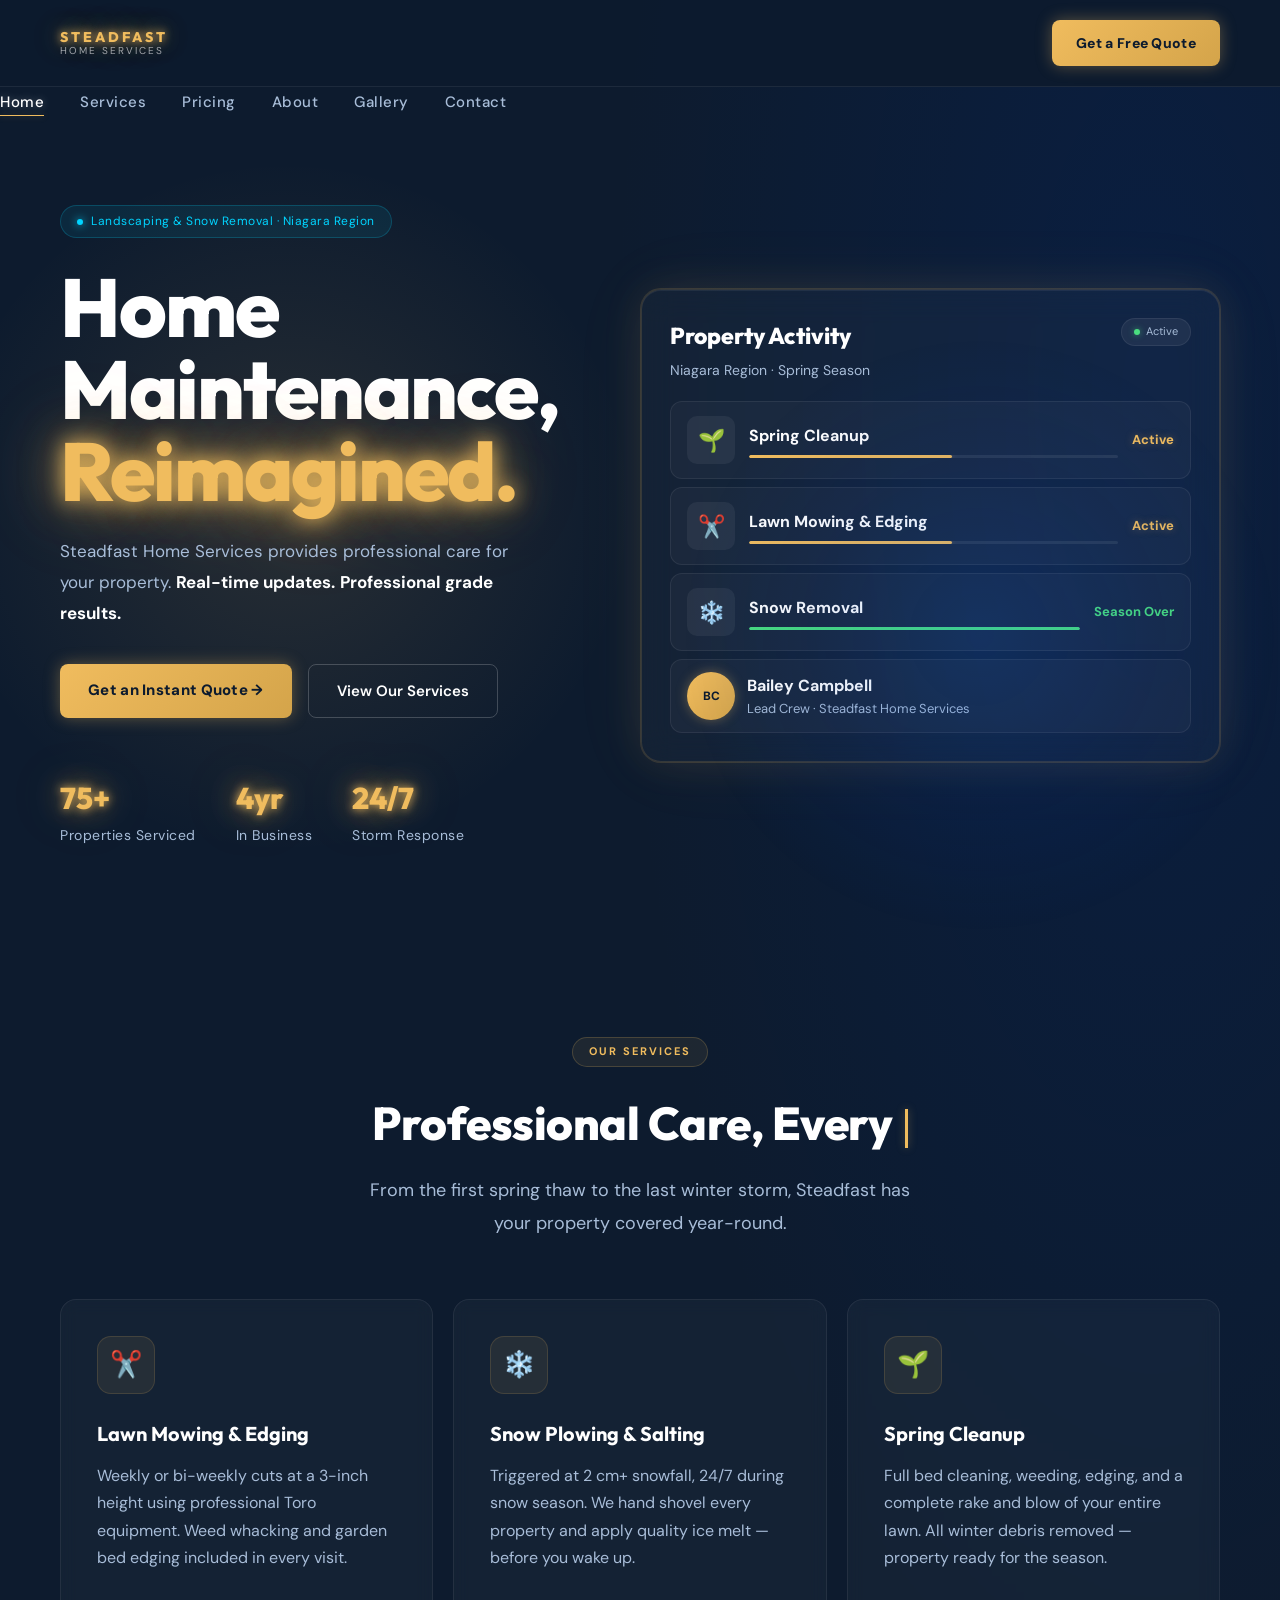
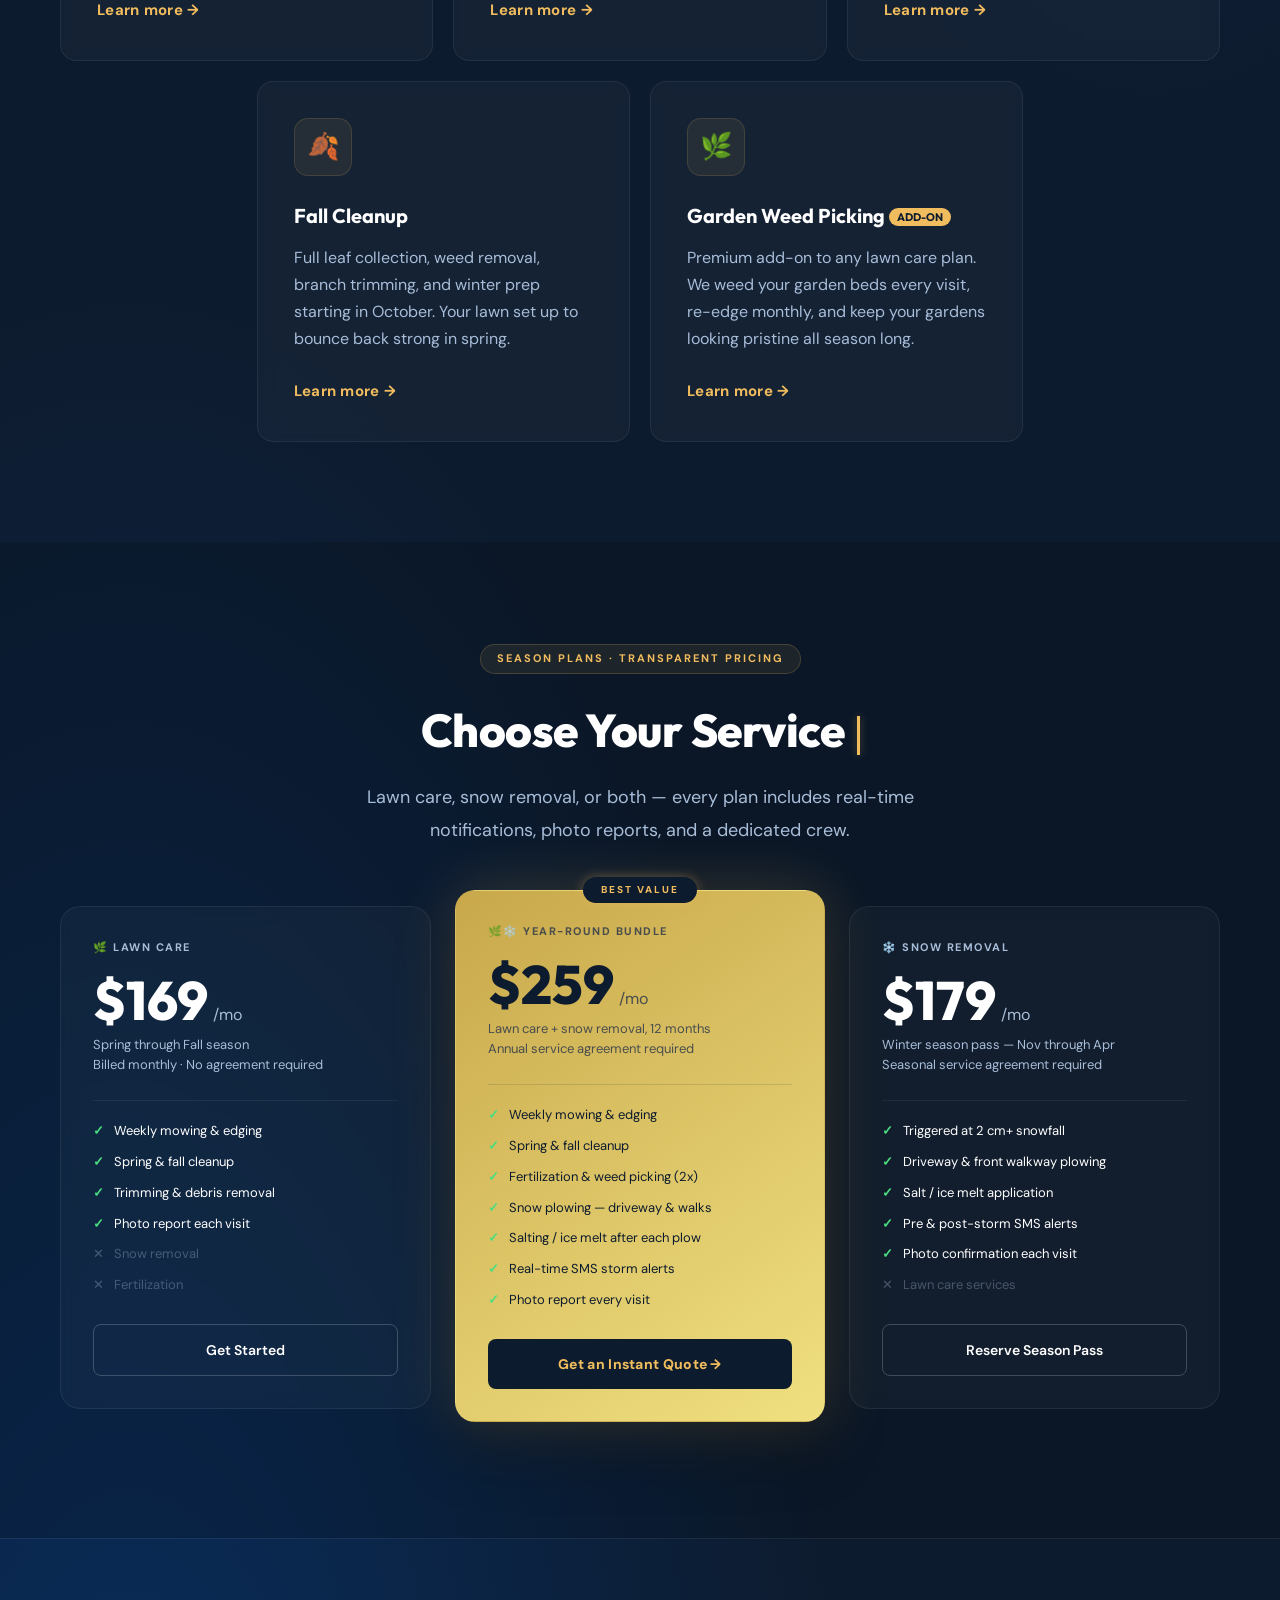
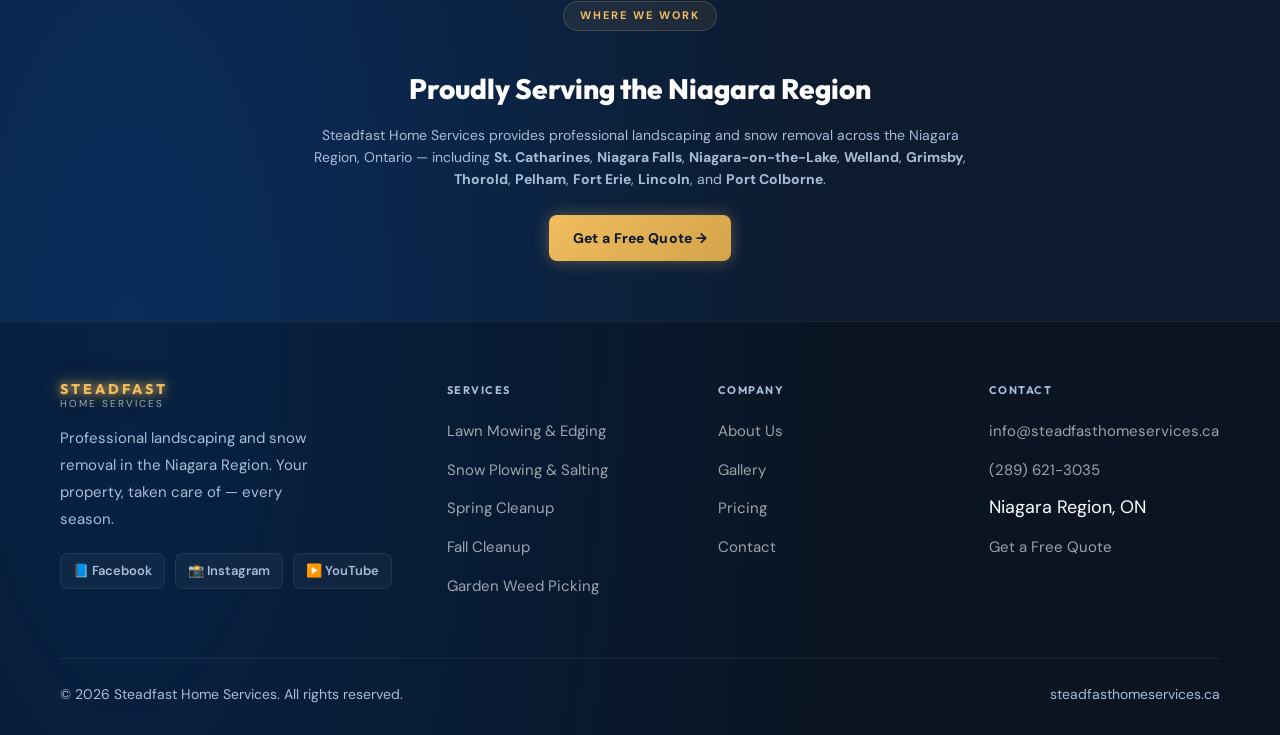
==== commit 0204afb6: "Fix mobile nav drawer (iOS Safari stacking context) + set Lawn Mowing active nav-links was inside <n" ====
--- a/index.html
+++ b/index.html
@@ -63,20 +63,19 @@
       </div>
     </div>
 
-    <ul class="nav-links">
-      <li><a href="#" class="active">Home</a></li>
-      <li><a href="services.html">Services</a></li>
-      <li><a href="pricing.html">Pricing</a></li>
-      <li><a href="about.html">About</a></li>
-      <li><a href="gallery.html">Gallery</a></li>
-      <li><a href="contact.html">Contact</a></li> 
-    </ul>
-
     <a href="contact.html" class="btn-primary">Get a Free Quote</a>
     <button class="nav-hamburger" id="navHamburger" aria-label="Toggle navigation" aria-expanded="false">
       <span></span><span></span><span></span>
     </button>
   </nav>
+  <ul class="nav-links">
+    <li><a href="#" class="active">Home</a></li>
+    <li><a href="services.html">Services</a></li>
+    <li><a href="pricing.html">Pricing</a></li>
+    <li><a href="about.html">About</a></li>
+    <li><a href="gallery.html">Gallery</a></li>
+    <li><a href="contact.html">Contact</a></li>
+  </ul>
   <div class="nav-overlay" id="navOverlay"></div>
 
   <!--
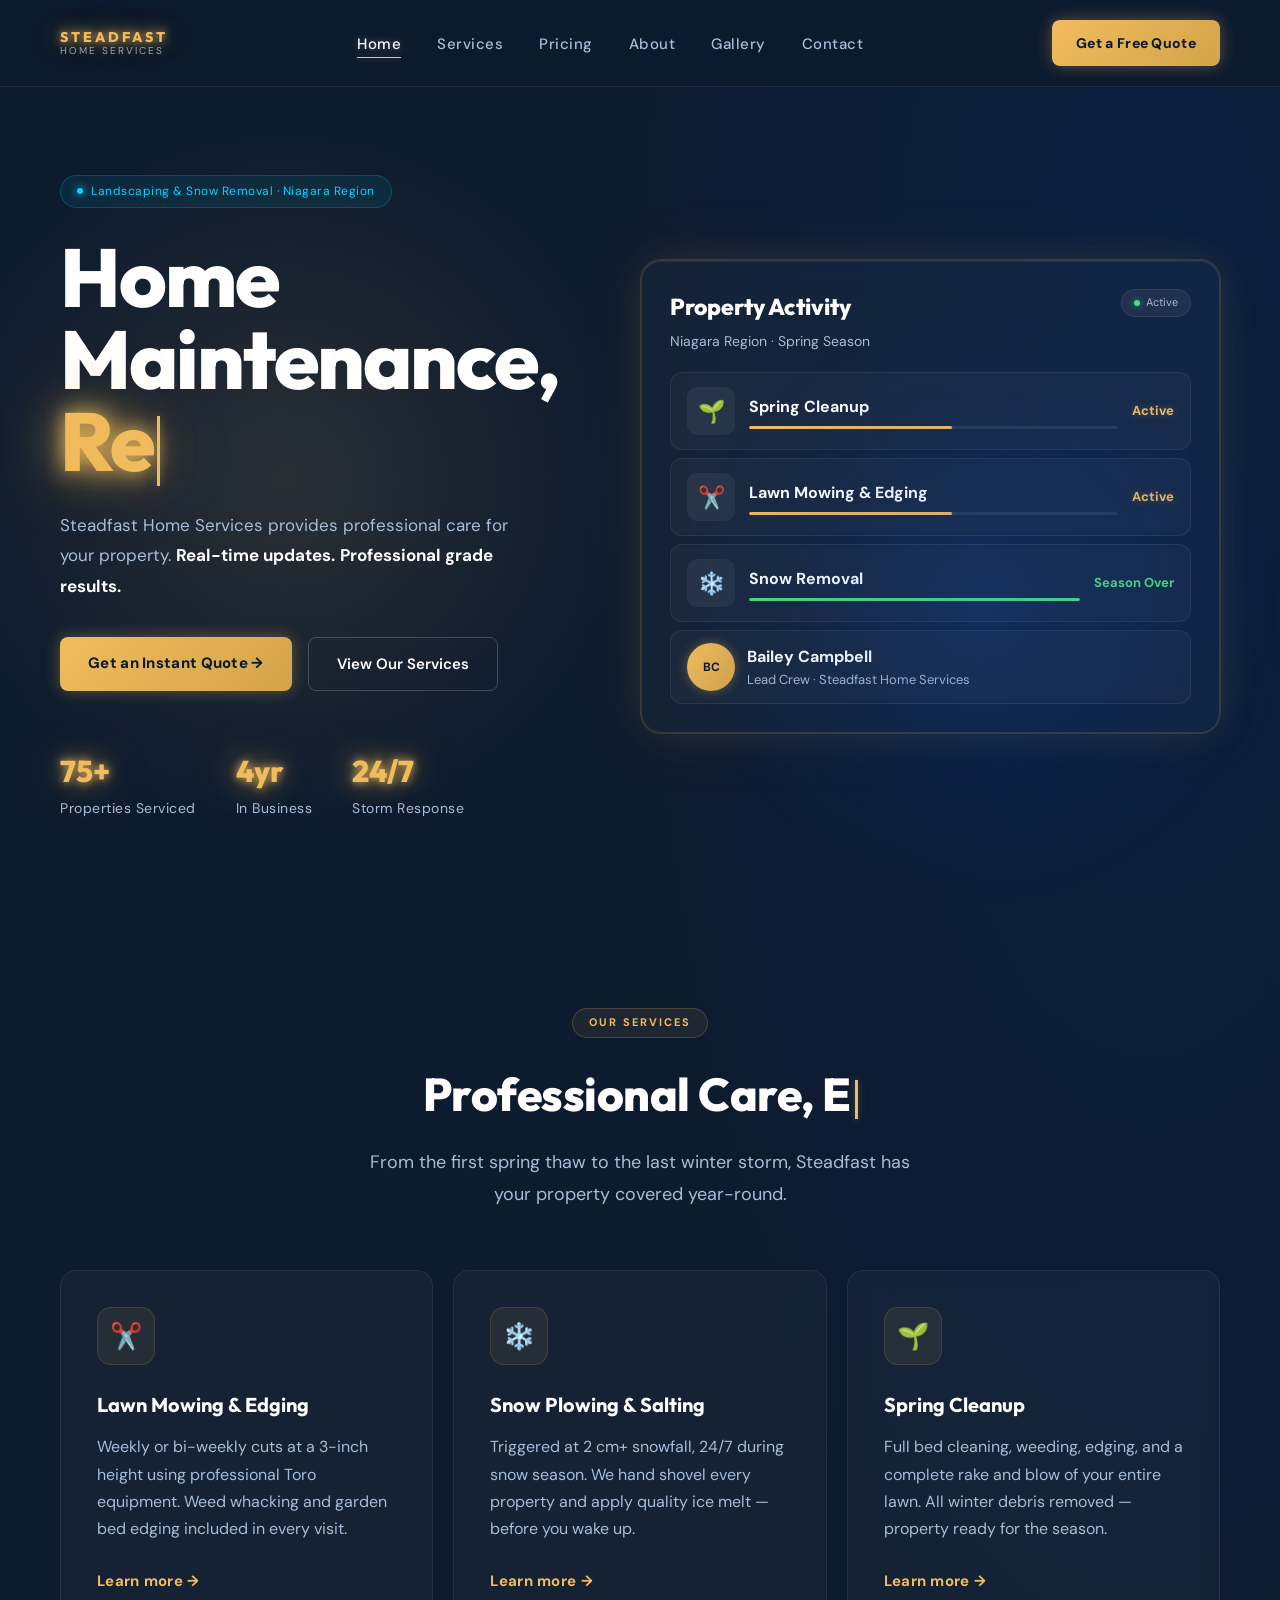
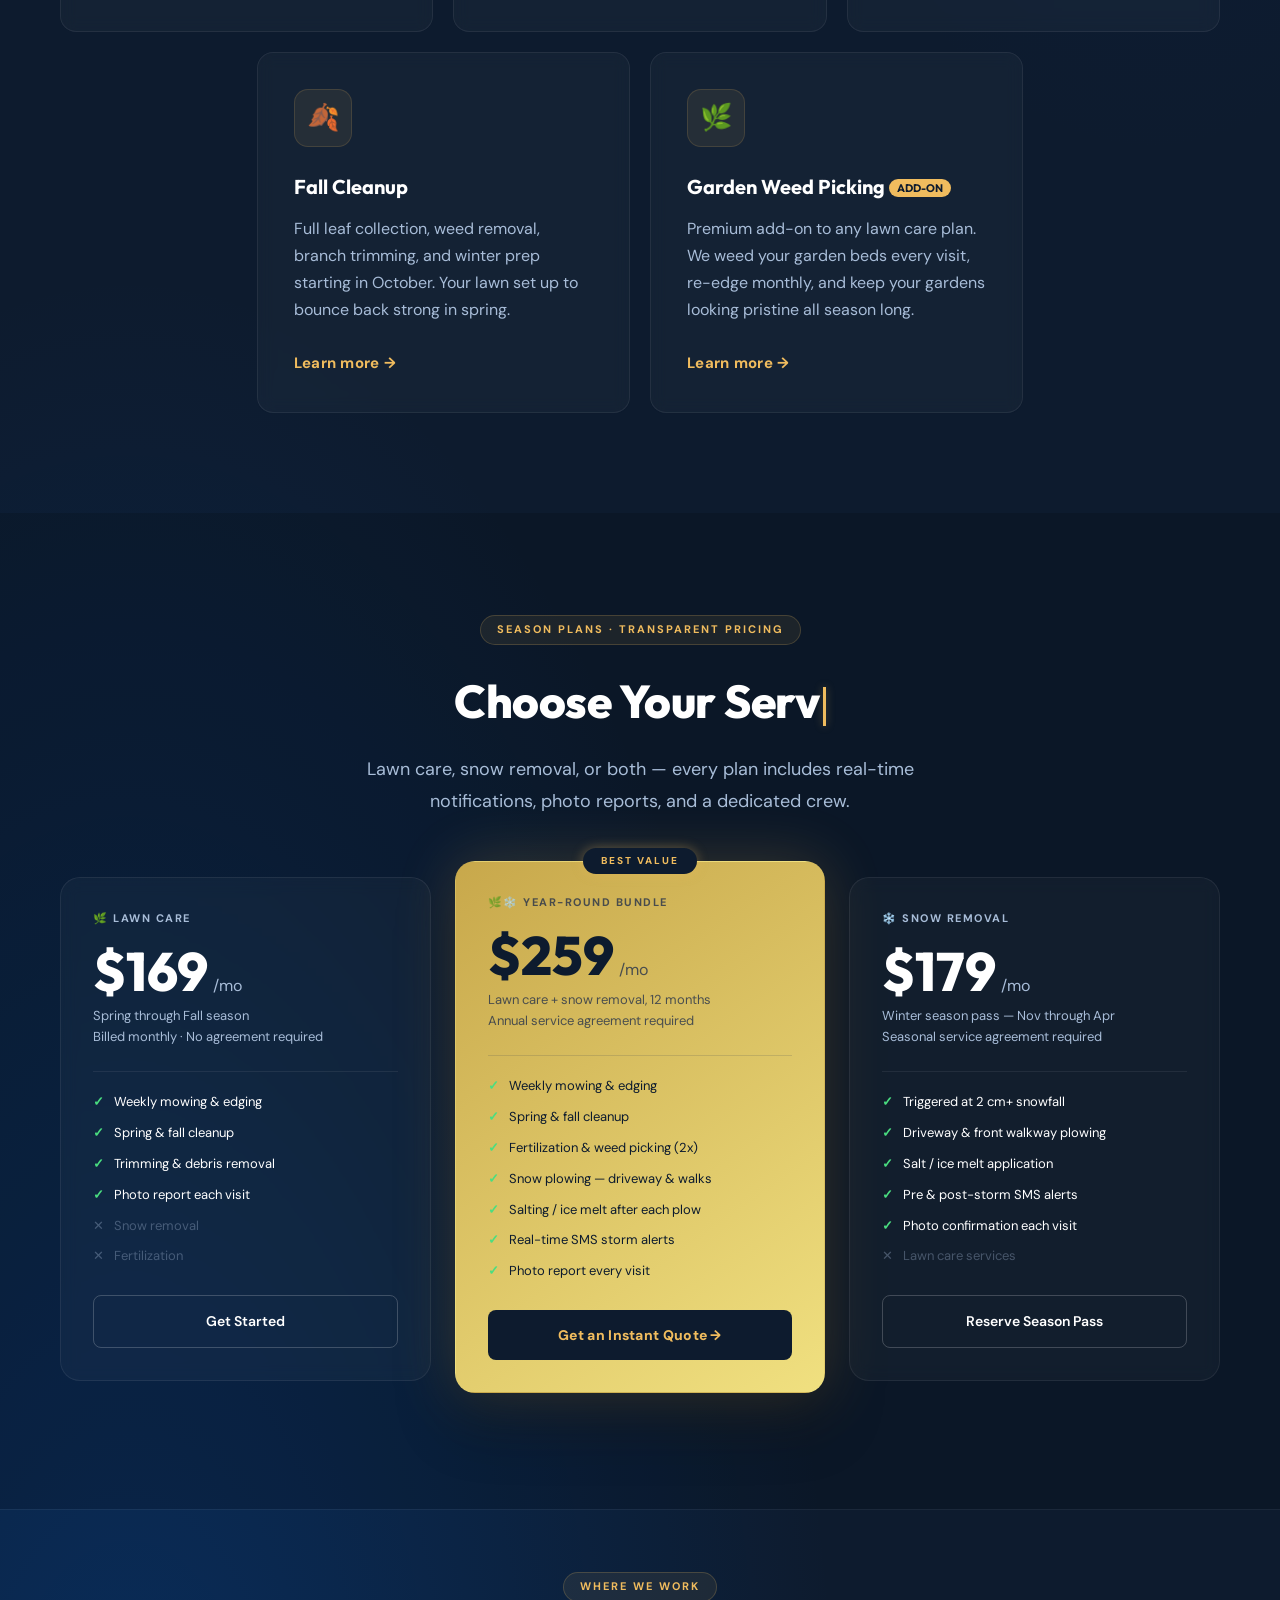
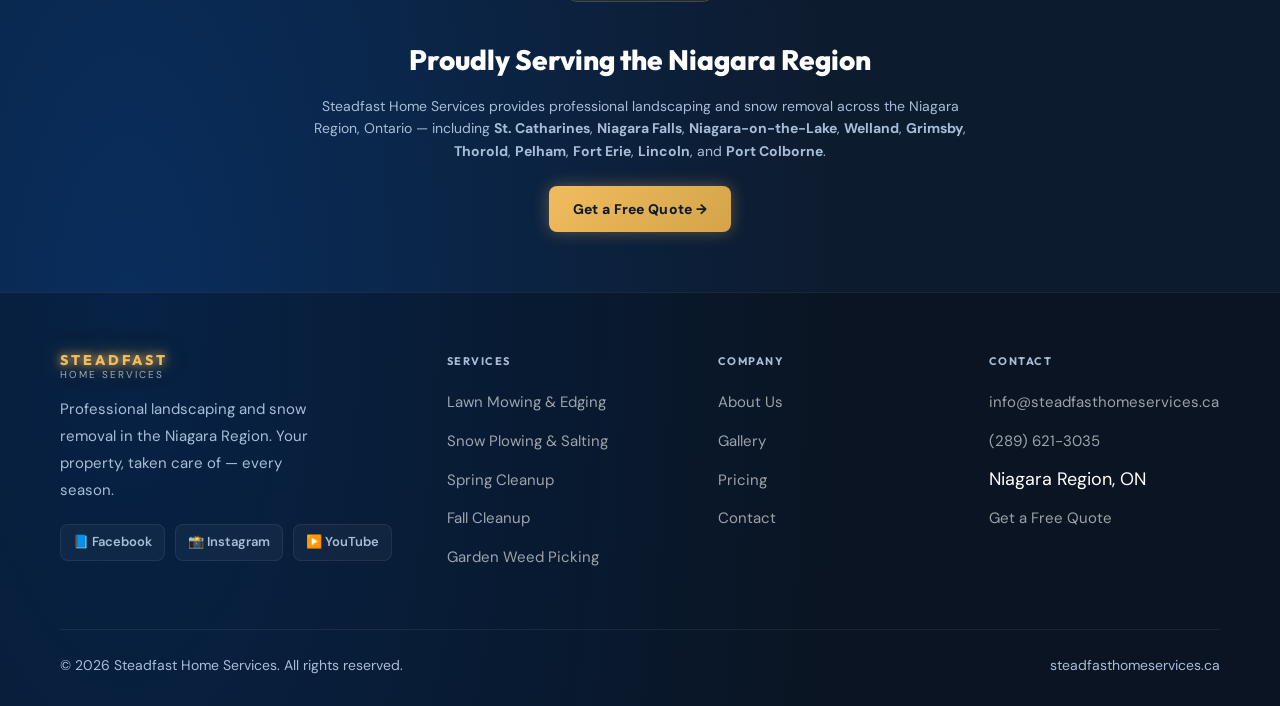
==== commit cbde0c71: "Fix mobile nav: restore desktop layout, fix stacking context via z-index Revert nav-links back insid" ====
--- a/index.html
+++ b/index.html
@@ -63,19 +63,19 @@
       </div>
     </div>
 
+    <ul class="nav-links">
+      <li><a href="#" class="active">Home</a></li>
+      <li><a href="services.html">Services</a></li>
+      <li><a href="pricing.html">Pricing</a></li>
+      <li><a href="about.html">About</a></li>
+      <li><a href="gallery.html">Gallery</a></li>
+      <li><a href="contact.html">Contact</a></li>
+    </ul>
     <a href="contact.html" class="btn-primary">Get a Free Quote</a>
     <button class="nav-hamburger" id="navHamburger" aria-label="Toggle navigation" aria-expanded="false">
       <span></span><span></span><span></span>
     </button>
   </nav>
-  <ul class="nav-links">
-    <li><a href="#" class="active">Home</a></li>
-    <li><a href="services.html">Services</a></li>
-    <li><a href="pricing.html">Pricing</a></li>
-    <li><a href="about.html">About</a></li>
-    <li><a href="gallery.html">Gallery</a></li>
-    <li><a href="contact.html">Contact</a></li>
-  </ul>
   <div class="nav-overlay" id="navOverlay"></div>
 
   <!--
--- a/styles.css
+++ b/styles.css
@@ -1 +1 @@
-*{margin:0;padding:0;box-sizing:border-box}:root{--navy:#0D1B2E;--navy-mid:#1B2A4A;--navy-card:rgba(255,255,255,0.04);--gold:#F0BC5E;--gold-glow:rgba(240,188,94,0.35);--gold-dim:rgba(240,188,94,0.12);--cyan:#00D4FF;--cyan-glow:rgba(0,212,255,0.25);--white:#FFFFFF;--text-muted:#A8BDD8;--border:rgba(255,255,255,0.07);--font:'DM Sans',sans-serif;--font-display:'Outfit',sans-serif}html{scroll-behavior:smooth}body{background-color:var(--navy);background-image:radial-gradient(ellipse 80% 60% at 10% 90%,rgba(0,80,180,.35) 0,transparent 70%),radial-gradient(ellipse 60% 50% at 90% 10%,rgba(0,40,120,.25) 0,transparent 70%);color:var(--white);font-family:var(--font);font-size:18px;line-height:1.6}a{text-decoration:none;color:inherit}h1,h2,h3,h4{font-family:var(--font-display)}@keyframes fadeInUp{from{opacity:0;transform:translateY(28px)}to{opacity:1;transform:translateY(0)}}@keyframes fadeInRight{from{opacity:0;transform:translateX(28px)}to{opacity:1;transform:translateX(0)}}@keyframes glowPulse{0%,100%{opacity:.85}50%{opacity:1}}@keyframes floatCard{0%,100%{transform:translateY(0)}50%{transform:translateY(-8px)}}.typewriter-cursor{display:inline-block;width:3px;height:.85em;background:var(--gold);margin-left:4px;vertical-align:middle;box-shadow:0 0 8px var(--gold-glow);animation:cursorBlink .8s step-end infinite}@keyframes cursorBlink{0%,100%{opacity:1}50%{opacity:0}}.reveal{opacity:0;transform:translateY(36px);transition:opacity .7s ease,transform .7s ease}.reveal.is-visible{opacity:1;transform:translateY(0)}.reveal-left{opacity:0;transform:translateX(-36px);transition:opacity .7s ease,transform .7s ease}.reveal-left.is-visible{opacity:1;transform:translateX(0)}.reveal-scale{opacity:0;transform:scale(.94);transition:opacity .6s ease,transform .6s ease}.reveal-scale.is-visible{opacity:1;transform:scale(1)}.gradient-text{background:linear-gradient(135deg,var(--gold) 0,#fff 50%,var(--gold) 100%);background-size:200% auto;-webkit-background-clip:text;-webkit-text-fill-color:transparent;background-clip:text}nav{display:flex;align-items:center;justify-content:space-between;padding:20px 60px;position:sticky;top:0;z-index:100;background:rgba(13,27,46,.96);border-bottom:1px solid var(--border)}.nav-logo{display:flex;align-items:center;gap:10px}.nav-logo img{height:40px}.nav-logo-text{display:flex;flex-direction:column;line-height:1.1}.nav-logo-text span:first-child{font-size:14px;font-weight:800;letter-spacing:3px;font-family:var(--font-display);color:var(--gold);text-shadow:0 0 8px #f0bc5e,0 0 20px rgba(240,188,94,.7),0 0 40px rgba(240,188,94,.4)}.nav-logo-text span:last-child{font-size:10px;letter-spacing:2px;color:var(--white);opacity:.6}.nav-links{display:flex;gap:36px;list-style:none}.nav-links a{font-size:15px;font-weight:500;color:var(--text-muted);letter-spacing:.5px;transition:color .2s,text-shadow .2s;position:relative}.nav-links a::after{content:'';position:absolute;bottom:-4px;left:0;width:0;height:1px;background:var(--gold);box-shadow:0 0 6px var(--gold-glow);transition:width .3s}.nav-links a.active,.nav-links a:hover{color:var(--white);text-shadow:0 0 8px rgba(255,255,255,.3)}.nav-links a.active::after,.nav-links a:hover::after{width:100%}.btn-primary{background:linear-gradient(135deg,var(--gold),#d4a44a);color:var(--navy);font-weight:800;font-size:14px;padding:12px 24px;border-radius:8px;border:none;cursor:pointer;letter-spacing:.3px;box-shadow:0 0 16px var(--gold-glow);animation:glowPulse 3s ease-in-out infinite;transition:transform .2s,opacity .2s;display:inline-block}.btn-primary:hover{transform:translateY(-3px);box-shadow:0 0 24px rgba(240,188,94,.55),0 0 60px rgba(240,188,94,.25),0 10px 24px rgba(0,0,0,.35)}.btn-outline{background:0 0;color:var(--white);font-weight:600;font-size:14px;padding:12px 24px;border-radius:8px;border:1px solid rgba(255,255,255,.2);cursor:pointer;transition:border-color .25s,background .25s,transform .25s,box-shadow .25s;display:inline-block}.btn-outline:hover{border-color:rgba(240,188,94,.6);background:rgba(240,188,94,.07);transform:translateY(-3px);box-shadow:0 0 16px rgba(240,188,94,.12),0 8px 20px rgba(0,0,0,.2)}.hero{display:flex;align-items:center;justify-content:space-between;padding:80px 60px;min-height:calc(100vh - 81px);gap:60px;position:relative;overflow:hidden}.hero::before{content:'';position:absolute;top:5%;left:-5%;width:700px;height:700px;background:radial-gradient(circle,rgba(240,188,94,.12) 0,rgba(240,188,94,.05) 40%,transparent 70%);pointer-events:none}.hero::after{content:'';position:absolute;bottom:0;right:0;width:600px;height:600px;background:radial-gradient(circle,rgba(0,100,255,.15) 0,rgba(0,60,180,.08) 40%,transparent 70%);pointer-events:none}.hero-content{flex:1;max-width:580px;animation:fadeInUp .8s ease both}.hero-badge{display:inline-flex;align-items:center;gap:8px;background:rgba(0,212,255,.08);border:1px solid rgba(0,212,255,.2);border-radius:20px;padding:6px 16px;font-size:12px;color:var(--cyan);margin-bottom:28px;letter-spacing:.5px}.hero-badge::before{content:'';width:6px;height:6px;border-radius:50%;background:var(--cyan);box-shadow:0 0 8px var(--cyan);animation:glowPulse 2s ease-in-out infinite}.hero h1{font-size:82px;font-weight:800;line-height:1;margin-bottom:24px;letter-spacing:-2px}.hero h1 span{color:var(--gold);text-shadow:0 0 20px rgba(240,188,94,.9),0 0 40px rgba(240,188,94,.6),0 0 80px rgba(240,188,94,.4),0 0 120px rgba(240,188,94,.2)}.hero p{font-size:17px;color:var(--text-muted);margin-bottom:36px;max-width:460px;line-height:1.8}.hero p strong{color:var(--white)}.hero-ctas{display:flex;gap:16px;margin-bottom:56px;flex-wrap:wrap}.hero-ctas .btn-primary{font-size:15px;padding:14px 28px}.hero-ctas .btn-outline{font-size:15px;padding:14px 28px}.hero-stats{display:flex;gap:40px}.stat{display:flex;flex-direction:column}.stat-number{font-size:30px;font-weight:800;font-family:var(--font-display);color:var(--gold);text-shadow:0 0 10px #f0bc5e,0 0 30px rgba(240,188,94,.7),0 0 60px rgba(240,188,94,.4)}.stat-label{font-size:14px;color:var(--text-muted);margin-top:2px;letter-spacing:.5px}.hero-card{flex:1;max-width:676px;background:rgba(255,255,255,.03);border:1px solid rgba(240,188,94,.15);border-radius:20px;padding:28px;backdrop-filter:blur(16px);-webkit-backdrop-filter:blur(16px);animation:fadeInRight .9s ease .2s both,floatCard 6s ease-in-out 1s infinite;box-shadow:0 0 0 1px rgba(240,188,94,.15),0 0 40px rgba(240,188,94,.1),0 0 80px rgba(240,188,94,.06),inset 0 1px 0 rgba(255,255,255,.06)}.hero-card-header{display:flex;justify-content:space-between;align-items:flex-start;margin-bottom:20px}.hero-card-title{font-size:23px;font-weight:800;font-family:var(--font-display)}.hero-card-subtitle{font-size:14px;color:var(--text-muted);margin-top:4px}.storm-alert{display:flex;align-items:center;gap:6px;background:var(--gold);color:var(--navy);font-size:11px;font-weight:800;padding:5px 12px;border-radius:20px;box-shadow:0 0 12px var(--gold-glow)}.status-badge{display:inline-flex;align-items:center;gap:6px;background:rgba(255,255,255,.06);border:1px solid var(--border);border-radius:20px;padding:4px 12px;font-size:11px;color:var(--text-muted)}.status-badge::before{content:'';width:6px;height:6px;border-radius:50%;background:#4ade80;box-shadow:0 0 6px rgba(74,222,128,.6)}.job-item{background:rgba(255,255,255,.03);border:1px solid var(--border);border-radius:12px;padding:14px 16px;margin-bottom:8px;display:flex;align-items:center;gap:14px;transition:border-color .2s}.job-item:hover{border-color:rgba(240,188,94,.2)}.job-icon{width:48px;height:48px;border-radius:10px;background:rgba(255,255,255,.06);display:flex;align-items:center;justify-content:center;font-size:22px;flex-shrink:0}.job-info{flex:1}.job-name{font-size:16px;font-weight:700}.job-bar{height:3px;border-radius:2px;background:rgba(255,255,255,.08);margin-top:6px;overflow:hidden}.job-bar-fill{height:100%;border-radius:2px}.job-status{font-size:13px;font-weight:700}.status-progress{color:var(--gold);text-shadow:0 0 8px var(--gold-glow)}.status-complete{color:#4ade80}.status-oncall{color:var(--text-muted)}.bar-gold{background:var(--gold);box-shadow:0 0 6px var(--gold-glow);width:55%}.bar-green{background:#4ade80;width:100%}.bar-grey{background:var(--text-muted);width:30%}.crew-item{display:flex;align-items:center;gap:12px;padding:12px 16px;background:rgba(255,255,255,.03);border:1px solid var(--border);border-radius:12px;margin-top:8px}.crew-avatar{width:48px;height:48px;border-radius:50%;background:linear-gradient(135deg,var(--gold),#d4a44a);color:var(--navy);font-weight:800;font-size:12px;display:flex;align-items:center;justify-content:center;box-shadow:0 0 12px var(--gold-glow);flex-shrink:0}.crew-name{font-size:16px;font-weight:700}.crew-role{font-size:13px;color:var(--text-muted)}section{padding:100px 60px}.section-label{display:inline-block;background:rgba(240,188,94,.08);border:1px solid rgba(240,188,94,.2);border-radius:20px;padding:5px 16px;font-size:11px;font-weight:700;letter-spacing:2px;text-transform:uppercase;color:var(--gold);margin-bottom:20px}.section-title{font-size:46px;font-weight:800;text-align:center;margin-bottom:14px;letter-spacing:-.5px}.section-sub{font-size:18px;color:var(--text-muted);text-align:center;max-width:560px;margin:0 auto 60px;line-height:1.8}.section-header{text-align:center;margin-bottom:60px}.services{background:0 0}.services-grid{display:grid;grid-template-columns:repeat(6,1fr);gap:20px}.service-card{grid-column:span 2;background:rgba(255,255,255,.03);border:1px solid var(--border);border-radius:16px;padding:36px;backdrop-filter:blur(8px);transition:border-color .3s,transform .3s,box-shadow .3s;position:relative;overflow:hidden}.service-card::before{content:'';position:absolute;top:0;left:0;right:0;height:1px;background:linear-gradient(90deg,transparent,rgba(240,188,94,.3),transparent);opacity:0;transition:opacity .3s}.service-card:hover{border-color:rgba(240,188,94,.3);transform:translateY(-6px);box-shadow:0 24px 48px rgba(0,0,0,.35),0 0 30px rgba(240,188,94,.08),inset 0 1px 0 rgba(240,188,94,.15)}.service-card:hover::before{opacity:1}.service-card:nth-child(4){grid-column:2/span 2}.service-card:nth-child(5){grid-column:4/span 2}.service-icon{width:58px;height:58px;border-radius:14px;background:rgba(240,188,94,.08);border:1px solid rgba(240,188,94,.15);display:flex;align-items:center;justify-content:center;font-size:26px;margin-bottom:24px}.service-card h3{font-size:20px;font-weight:700;margin-bottom:12px}.service-card p{font-size:16px;color:var(--text-muted);line-height:1.7;margin-bottom:24px}.service-link{font-size:15px;font-weight:700;color:var(--gold);letter-spacing:.3px;transition:text-shadow .2s}.service-link:hover{text-shadow:0 0 8px var(--gold-glow)}.pricing{background:rgba(0,0,0,.15)}.pricing-grid{display:grid;grid-template-columns:repeat(3,1fr);gap:24px;align-items:start}.pricing-card{background:rgba(255,255,255,.03);border:1px solid var(--border);border-radius:20px;padding:32px;position:relative;backdrop-filter:blur(8px);transition:border-color .3s,box-shadow .3s}.pricing-card:hover{border-color:rgba(240,188,94,.3);box-shadow:0 24px 48px rgba(0,0,0,.25),0 0 20px rgba(240,188,94,.07)}.pricing-card.featured{background:linear-gradient(145deg,#c8a84b,#f0e080);border-color:transparent;color:var(--navy);transform:translateY(-16px);box-shadow:0 0 60px rgba(240,188,94,.2),0 30px 60px rgba(0,0,0,.3)}.pricing-card.featured .feature-item,.pricing-card.featured .price-desc,.pricing-card.featured .price-label,.pricing-card.featured .price-period{color:rgba(27,42,74,.75)}.pricing-card.featured .price-amount{color:var(--navy)}.pricing-card.featured .feature-item.included{color:var(--navy)}.best-value-badge{position:absolute;top:-14px;left:50%;transform:translateX(-50%);background:var(--navy);color:var(--gold);font-size:10px;font-weight:800;letter-spacing:2px;padding:5px 18px;border-radius:20px;white-space:nowrap;box-shadow:0 0 12px var(--gold-glow)}.price-label{display:flex;align-items:center;gap:8px;font-size:11px;font-weight:700;letter-spacing:1.5px;text-transform:uppercase;color:var(--text-muted);margin-bottom:16px}.price-amount{font-size:54px;font-weight:800;line-height:1;color:var(--white);font-family:var(--font-display)}.price-period{font-size:16px;color:var(--text-muted);font-weight:400}.price-desc{font-size:13px;color:var(--text-muted);margin-top:6px;margin-bottom:24px;line-height:1.6}.price-divider{border:none;border-top:1px solid var(--border);margin-bottom:20px}.pricing-card.featured .price-divider{border-top-color:rgba(27,42,74,.15)}.features-list{list-style:none;margin-bottom:28px}.feature-item{display:flex;align-items:center;gap:10px;font-size:13px;color:var(--text-muted);margin-bottom:10px}.feature-item.included{color:var(--white)}.feature-item.included::before{content:'✓';color:#4ade80;font-weight:800;flex-shrink:0}.feature-item.excluded{opacity:.35}.feature-item.excluded::before{content:'✕';color:var(--text-muted);flex-shrink:0}.pricing-card .btn-outline,.pricing-card .btn-primary{width:100%;text-align:center;display:block;padding:14px;font-size:14px}.pricing-card.featured .btn-primary{background:var(--navy);color:var(--gold);box-shadow:none;animation:none}.pricing-card.featured .btn-primary:hover{opacity:.9}footer{background:rgba(0,0,0,.25);border-top:1px solid var(--border);padding:60px 60px 30px}.footer-top{display:grid;grid-template-columns:1.5fr 1fr 1fr 1fr;gap:40px;margin-bottom:48px}.footer-brand p{font-size:15px;color:var(--text-muted);margin-top:16px;max-width:260px;line-height:1.8}.footer-col h4{font-size:11px;font-weight:700;letter-spacing:1.5px;text-transform:uppercase;color:var(--text-muted);margin-bottom:16px}.footer-col ul{list-style:none}.footer-col ul li{margin-bottom:10px}.footer-col ul li a{font-size:15px;color:var(--white);opacity:.6;transition:opacity .2s,color .2s}.footer-col ul li a:hover{opacity:1;color:var(--gold)}.footer-bottom{border-top:1px solid var(--border);padding-top:24px;display:flex;justify-content:space-between;align-items:center}.footer-bottom p{font-size:14px;color:var(--text-muted)}.social-links{display:flex;gap:10px;margin-top:20px;flex-wrap:wrap}.social-link{display:flex;align-items:center;gap:6px;font-size:13px;font-weight:600;color:var(--text-muted);background:rgba(255,255,255,.04);border:1px solid var(--border);border-radius:8px;padding:7px 12px;transition:color .2s,border-color .2s,box-shadow .2s}.social-link:hover{color:var(--gold);border-color:rgba(240,188,94,.3);box-shadow:0 0 10px rgba(240,188,94,.1)}@media (max-width:1024px){nav{padding:20px 30px}.hero{padding:60px 30px;flex-direction:column;min-height:auto}.hero h1{font-size:48px}section{padding:80px 30px}.services-grid{grid-template-columns:repeat(2,1fr)}.service-card{grid-column:span 1!important}.pricing-grid{grid-template-columns:1fr}.pricing-card.featured{transform:none}.footer-top{grid-template-columns:1fr 1fr}footer{padding:40px 30px 20px}}@media (max-width:640px){nav{padding:16px 20px}.nav-links{display:none}.nav-links.is-open{display:flex;flex-direction:column;position:fixed;top:0;right:0;width:75vw;max-width:300px;height:100vh;background:rgba(13,27,46,.98);backdrop-filter:blur(20px);-webkit-backdrop-filter:blur(20px);padding:80px 30px 30px;gap:0;border-left:1px solid var(--border);z-index:200;list-style:none}.nav-links.is-open li{width:100%}.nav-links.is-open a{font-size:17px;padding:14px 0;display:block;border-bottom:1px solid var(--border);color:var(--white)}.hero{padding:40px 20px}.hero h1{font-size:36px}.section-title{font-size:32px}.services-grid{grid-template-columns:1fr}.hero-stats{gap:24px}section{padding:60px 20px}.footer-top{grid-template-columns:1fr}footer{padding:40px 20px 20px}.social-links{gap:8px}}.nav-hamburger{display:none;flex-direction:column;justify-content:center;gap:5px;background:0 0;border:none;cursor:pointer;padding:6px;z-index:300}.nav-hamburger span{display:block;width:24px;height:2px;background:var(--white);border-radius:2px;transition:transform .3s ease,opacity .3s ease}.nav-hamburger.is-open span:first-child{transform:translateY(7px) rotate(45deg)}.nav-hamburger.is-open span:nth-child(2){opacity:0}.nav-hamburger.is-open span:nth-child(3){transform:translateY(-7px) rotate(-45deg)}.nav-overlay{display:none;position:fixed;inset:0;background:rgba(0,0,0,.5);z-index:150}.nav-overlay.is-open{display:block}@media (max-width:640px){.nav-hamburger{display:flex}}.service-area{padding:60px;border-top:1px solid rgba(255,255,255,.06);text-align:center}.service-area h2{font-size:28px;font-weight:800;margin:16px 0 12px}.service-area p{color:var(--text-muted);font-size:14px;max-width:680px;margin:0 auto 24px}.footer-logo-title{font-size:16px;font-weight:800;letter-spacing:2px;color:var(--gold);font-family:var(--font-display)}.footer-logo-sub{font-size:11px;letter-spacing:2px;color:var(--white);opacity:.7}@media (prefers-reduced-motion:reduce){*,::after,::before{animation-duration:0s!important;animation-iteration-count:1!important;transition-duration:0s!important}body{animation:none}.hero-content{animation:none;opacity:1;transform:none}.hero-card{animation:none;opacity:1;transform:none}.reveal,.reveal-left,.reveal-scale{opacity:1!important;transform:none!important;transition:none!important}.gradient-text{animation:none}.btn-primary{animation:none}.hero-badge::before{animation:none}.typewriter-cursor{animation:none}}+*{margin:0;padding:0;box-sizing:border-box}:root{--navy:#0D1B2E;--navy-mid:#1B2A4A;--navy-card:rgba(255,255,255,0.04);--gold:#F0BC5E;--gold-glow:rgba(240,188,94,0.35);--gold-dim:rgba(240,188,94,0.12);--cyan:#00D4FF;--cyan-glow:rgba(0,212,255,0.25);--white:#FFFFFF;--text-muted:#A8BDD8;--border:rgba(255,255,255,0.07);--font:'DM Sans',sans-serif;--font-display:'Outfit',sans-serif}html{scroll-behavior:smooth}body{background-color:var(--navy);background-image:radial-gradient(ellipse 80% 60% at 10% 90%,rgba(0,80,180,.35) 0,transparent 70%),radial-gradient(ellipse 60% 50% at 90% 10%,rgba(0,40,120,.25) 0,transparent 70%);color:var(--white);font-family:var(--font);font-size:18px;line-height:1.6}a{text-decoration:none;color:inherit}h1,h2,h3,h4{font-family:var(--font-display)}@keyframes fadeInUp{from{opacity:0;transform:translateY(28px)}to{opacity:1;transform:translateY(0)}}@keyframes fadeInRight{from{opacity:0;transform:translateX(28px)}to{opacity:1;transform:translateX(0)}}@keyframes glowPulse{0%,100%{opacity:.85}50%{opacity:1}}@keyframes floatCard{0%,100%{transform:translateY(0)}50%{transform:translateY(-8px)}}.typewriter-cursor{display:inline-block;width:3px;height:.85em;background:var(--gold);margin-left:4px;vertical-align:middle;box-shadow:0 0 8px var(--gold-glow);animation:cursorBlink .8s step-end infinite}@keyframes cursorBlink{0%,100%{opacity:1}50%{opacity:0}}.reveal{opacity:0;transform:translateY(36px);transition:opacity .7s ease,transform .7s ease}.reveal.is-visible{opacity:1;transform:translateY(0)}.reveal-left{opacity:0;transform:translateX(-36px);transition:opacity .7s ease,transform .7s ease}.reveal-left.is-visible{opacity:1;transform:translateX(0)}.reveal-scale{opacity:0;transform:scale(.94);transition:opacity .6s ease,transform .6s ease}.reveal-scale.is-visible{opacity:1;transform:scale(1)}.gradient-text{background:linear-gradient(135deg,var(--gold) 0,#fff 50%,var(--gold) 100%);background-size:200% auto;-webkit-background-clip:text;-webkit-text-fill-color:transparent;background-clip:text}nav{display:flex;align-items:center;justify-content:space-between;padding:20px 60px;position:sticky;top:0;z-index:201;background:rgba(13,27,46,.96);border-bottom:1px solid var(--border)}.nav-logo{display:flex;align-items:center;gap:10px}.nav-logo img{height:40px}.nav-logo-text{display:flex;flex-direction:column;line-height:1.1}.nav-logo-text span:first-child{font-size:14px;font-weight:800;letter-spacing:3px;font-family:var(--font-display);color:var(--gold);text-shadow:0 0 8px #f0bc5e,0 0 20px rgba(240,188,94,.7),0 0 40px rgba(240,188,94,.4)}.nav-logo-text span:last-child{font-size:10px;letter-spacing:2px;color:var(--white);opacity:.6}.nav-links{display:flex;gap:36px;list-style:none}.nav-links a{font-size:15px;font-weight:500;color:var(--text-muted);letter-spacing:.5px;transition:color .2s,text-shadow .2s;position:relative}.nav-links a::after{content:'';position:absolute;bottom:-4px;left:0;width:0;height:1px;background:var(--gold);box-shadow:0 0 6px var(--gold-glow);transition:width .3s}.nav-links a.active,.nav-links a:hover{color:var(--white);text-shadow:0 0 8px rgba(255,255,255,.3)}.nav-links a.active::after,.nav-links a:hover::after{width:100%}.btn-primary{background:linear-gradient(135deg,var(--gold),#d4a44a);color:var(--navy);font-weight:800;font-size:14px;padding:12px 24px;border-radius:8px;border:none;cursor:pointer;letter-spacing:.3px;box-shadow:0 0 16px var(--gold-glow);animation:glowPulse 3s ease-in-out infinite;transition:transform .2s,opacity .2s;display:inline-block}.btn-primary:hover{transform:translateY(-3px);box-shadow:0 0 24px rgba(240,188,94,.55),0 0 60px rgba(240,188,94,.25),0 10px 24px rgba(0,0,0,.35)}.btn-outline{background:0 0;color:var(--white);font-weight:600;font-size:14px;padding:12px 24px;border-radius:8px;border:1px solid rgba(255,255,255,.2);cursor:pointer;transition:border-color .25s,background .25s,transform .25s,box-shadow .25s;display:inline-block}.btn-outline:hover{border-color:rgba(240,188,94,.6);background:rgba(240,188,94,.07);transform:translateY(-3px);box-shadow:0 0 16px rgba(240,188,94,.12),0 8px 20px rgba(0,0,0,.2)}.hero{display:flex;align-items:center;justify-content:space-between;padding:80px 60px;min-height:calc(100vh - 81px);gap:60px;position:relative;overflow:hidden}.hero::before{content:'';position:absolute;top:5%;left:-5%;width:700px;height:700px;background:radial-gradient(circle,rgba(240,188,94,.12) 0,rgba(240,188,94,.05) 40%,transparent 70%);pointer-events:none}.hero::after{content:'';position:absolute;bottom:0;right:0;width:600px;height:600px;background:radial-gradient(circle,rgba(0,100,255,.15) 0,rgba(0,60,180,.08) 40%,transparent 70%);pointer-events:none}.hero-content{flex:1;max-width:580px;animation:fadeInUp .8s ease both}.hero-badge{display:inline-flex;align-items:center;gap:8px;background:rgba(0,212,255,.08);border:1px solid rgba(0,212,255,.2);border-radius:20px;padding:6px 16px;font-size:12px;color:var(--cyan);margin-bottom:28px;letter-spacing:.5px}.hero-badge::before{content:'';width:6px;height:6px;border-radius:50%;background:var(--cyan);box-shadow:0 0 8px var(--cyan);animation:glowPulse 2s ease-in-out infinite}.hero h1{font-size:82px;font-weight:800;line-height:1;margin-bottom:24px;letter-spacing:-2px}.hero h1 span{color:var(--gold);text-shadow:0 0 20px rgba(240,188,94,.9),0 0 40px rgba(240,188,94,.6),0 0 80px rgba(240,188,94,.4),0 0 120px rgba(240,188,94,.2)}.hero p{font-size:17px;color:var(--text-muted);margin-bottom:36px;max-width:460px;line-height:1.8}.hero p strong{color:var(--white)}.hero-ctas{display:flex;gap:16px;margin-bottom:56px;flex-wrap:wrap}.hero-ctas .btn-primary{font-size:15px;padding:14px 28px}.hero-ctas .btn-outline{font-size:15px;padding:14px 28px}.hero-stats{display:flex;gap:40px}.stat{display:flex;flex-direction:column}.stat-number{font-size:30px;font-weight:800;font-family:var(--font-display);color:var(--gold);text-shadow:0 0 10px #f0bc5e,0 0 30px rgba(240,188,94,.7),0 0 60px rgba(240,188,94,.4)}.stat-label{font-size:14px;color:var(--text-muted);margin-top:2px;letter-spacing:.5px}.hero-card{flex:1;max-width:676px;background:rgba(255,255,255,.03);border:1px solid rgba(240,188,94,.15);border-radius:20px;padding:28px;backdrop-filter:blur(16px);-webkit-backdrop-filter:blur(16px);animation:fadeInRight .9s ease .2s both,floatCard 6s ease-in-out 1s infinite;box-shadow:0 0 0 1px rgba(240,188,94,.15),0 0 40px rgba(240,188,94,.1),0 0 80px rgba(240,188,94,.06),inset 0 1px 0 rgba(255,255,255,.06)}.hero-card-header{display:flex;justify-content:space-between;align-items:flex-start;margin-bottom:20px}.hero-card-title{font-size:23px;font-weight:800;font-family:var(--font-display)}.hero-card-subtitle{font-size:14px;color:var(--text-muted);margin-top:4px}.storm-alert{display:flex;align-items:center;gap:6px;background:var(--gold);color:var(--navy);font-size:11px;font-weight:800;padding:5px 12px;border-radius:20px;box-shadow:0 0 12px var(--gold-glow)}.status-badge{display:inline-flex;align-items:center;gap:6px;background:rgba(255,255,255,.06);border:1px solid var(--border);border-radius:20px;padding:4px 12px;font-size:11px;color:var(--text-muted)}.status-badge::before{content:'';width:6px;height:6px;border-radius:50%;background:#4ade80;box-shadow:0 0 6px rgba(74,222,128,.6)}.job-item{background:rgba(255,255,255,.03);border:1px solid var(--border);border-radius:12px;padding:14px 16px;margin-bottom:8px;display:flex;align-items:center;gap:14px;transition:border-color .2s}.job-item:hover{border-color:rgba(240,188,94,.2)}.job-icon{width:48px;height:48px;border-radius:10px;background:rgba(255,255,255,.06);display:flex;align-items:center;justify-content:center;font-size:22px;flex-shrink:0}.job-info{flex:1}.job-name{font-size:16px;font-weight:700}.job-bar{height:3px;border-radius:2px;background:rgba(255,255,255,.08);margin-top:6px;overflow:hidden}.job-bar-fill{height:100%;border-radius:2px}.job-status{font-size:13px;font-weight:700}.status-progress{color:var(--gold);text-shadow:0 0 8px var(--gold-glow)}.status-complete{color:#4ade80}.status-oncall{color:var(--text-muted)}.bar-gold{background:var(--gold);box-shadow:0 0 6px var(--gold-glow);width:55%}.bar-green{background:#4ade80;width:100%}.bar-grey{background:var(--text-muted);width:30%}.crew-item{display:flex;align-items:center;gap:12px;padding:12px 16px;background:rgba(255,255,255,.03);border:1px solid var(--border);border-radius:12px;margin-top:8px}.crew-avatar{width:48px;height:48px;border-radius:50%;background:linear-gradient(135deg,var(--gold),#d4a44a);color:var(--navy);font-weight:800;font-size:12px;display:flex;align-items:center;justify-content:center;box-shadow:0 0 12px var(--gold-glow);flex-shrink:0}.crew-name{font-size:16px;font-weight:700}.crew-role{font-size:13px;color:var(--text-muted)}section{padding:100px 60px}.section-label{display:inline-block;background:rgba(240,188,94,.08);border:1px solid rgba(240,188,94,.2);border-radius:20px;padding:5px 16px;font-size:11px;font-weight:700;letter-spacing:2px;text-transform:uppercase;color:var(--gold);margin-bottom:20px}.section-title{font-size:46px;font-weight:800;text-align:center;margin-bottom:14px;letter-spacing:-.5px}.section-sub{font-size:18px;color:var(--text-muted);text-align:center;max-width:560px;margin:0 auto 60px;line-height:1.8}.section-header{text-align:center;margin-bottom:60px}.services{background:0 0}.services-grid{display:grid;grid-template-columns:repeat(6,1fr);gap:20px}.service-card{grid-column:span 2;background:rgba(255,255,255,.03);border:1px solid var(--border);border-radius:16px;padding:36px;backdrop-filter:blur(8px);transition:border-color .3s,transform .3s,box-shadow .3s;position:relative;overflow:hidden}.service-card::before{content:'';position:absolute;top:0;left:0;right:0;height:1px;background:linear-gradient(90deg,transparent,rgba(240,188,94,.3),transparent);opacity:0;transition:opacity .3s}.service-card:hover{border-color:rgba(240,188,94,.3);transform:translateY(-6px);box-shadow:0 24px 48px rgba(0,0,0,.35),0 0 30px rgba(240,188,94,.08),inset 0 1px 0 rgba(240,188,94,.15)}.service-card:hover::before{opacity:1}.service-card:nth-child(4){grid-column:2/span 2}.service-card:nth-child(5){grid-column:4/span 2}.service-icon{width:58px;height:58px;border-radius:14px;background:rgba(240,188,94,.08);border:1px solid rgba(240,188,94,.15);display:flex;align-items:center;justify-content:center;font-size:26px;margin-bottom:24px}.service-card h3{font-size:20px;font-weight:700;margin-bottom:12px}.service-card p{font-size:16px;color:var(--text-muted);line-height:1.7;margin-bottom:24px}.service-link{font-size:15px;font-weight:700;color:var(--gold);letter-spacing:.3px;transition:text-shadow .2s}.service-link:hover{text-shadow:0 0 8px var(--gold-glow)}.pricing{background:rgba(0,0,0,.15)}.pricing-grid{display:grid;grid-template-columns:repeat(3,1fr);gap:24px;align-items:start}.pricing-card{background:rgba(255,255,255,.03);border:1px solid var(--border);border-radius:20px;padding:32px;position:relative;backdrop-filter:blur(8px);transition:border-color .3s,box-shadow .3s}.pricing-card:hover{border-color:rgba(240,188,94,.3);box-shadow:0 24px 48px rgba(0,0,0,.25),0 0 20px rgba(240,188,94,.07)}.pricing-card.featured{background:linear-gradient(145deg,#c8a84b,#f0e080);border-color:transparent;color:var(--navy);transform:translateY(-16px);box-shadow:0 0 60px rgba(240,188,94,.2),0 30px 60px rgba(0,0,0,.3)}.pricing-card.featured .feature-item,.pricing-card.featured .price-desc,.pricing-card.featured .price-label,.pricing-card.featured .price-period{color:rgba(27,42,74,.75)}.pricing-card.featured .price-amount{color:var(--navy)}.pricing-card.featured .feature-item.included{color:var(--navy)}.best-value-badge{position:absolute;top:-14px;left:50%;transform:translateX(-50%);background:var(--navy);color:var(--gold);font-size:10px;font-weight:800;letter-spacing:2px;padding:5px 18px;border-radius:20px;white-space:nowrap;box-shadow:0 0 12px var(--gold-glow)}.price-label{display:flex;align-items:center;gap:8px;font-size:11px;font-weight:700;letter-spacing:1.5px;text-transform:uppercase;color:var(--text-muted);margin-bottom:16px}.price-amount{font-size:54px;font-weight:800;line-height:1;color:var(--white);font-family:var(--font-display)}.price-period{font-size:16px;color:var(--text-muted);font-weight:400}.price-desc{font-size:13px;color:var(--text-muted);margin-top:6px;margin-bottom:24px;line-height:1.6}.price-divider{border:none;border-top:1px solid var(--border);margin-bottom:20px}.pricing-card.featured .price-divider{border-top-color:rgba(27,42,74,.15)}.features-list{list-style:none;margin-bottom:28px}.feature-item{display:flex;align-items:center;gap:10px;font-size:13px;color:var(--text-muted);margin-bottom:10px}.feature-item.included{color:var(--white)}.feature-item.included::before{content:'✓';color:#4ade80;font-weight:800;flex-shrink:0}.feature-item.excluded{opacity:.35}.feature-item.excluded::before{content:'✕';color:var(--text-muted);flex-shrink:0}.pricing-card .btn-outline,.pricing-card .btn-primary{width:100%;text-align:center;display:block;padding:14px;font-size:14px}.pricing-card.featured .btn-primary{background:var(--navy);color:var(--gold);box-shadow:none;animation:none}.pricing-card.featured .btn-primary:hover{opacity:.9}footer{background:rgba(0,0,0,.25);border-top:1px solid var(--border);padding:60px 60px 30px}.footer-top{display:grid;grid-template-columns:1.5fr 1fr 1fr 1fr;gap:40px;margin-bottom:48px}.footer-brand p{font-size:15px;color:var(--text-muted);margin-top:16px;max-width:260px;line-height:1.8}.footer-col h4{font-size:11px;font-weight:700;letter-spacing:1.5px;text-transform:uppercase;color:var(--text-muted);margin-bottom:16px}.footer-col ul{list-style:none}.footer-col ul li{margin-bottom:10px}.footer-col ul li a{font-size:15px;color:var(--white);opacity:.6;transition:opacity .2s,color .2s}.footer-col ul li a:hover{opacity:1;color:var(--gold)}.footer-bottom{border-top:1px solid var(--border);padding-top:24px;display:flex;justify-content:space-between;align-items:center}.footer-bottom p{font-size:14px;color:var(--text-muted)}.social-links{display:flex;gap:10px;margin-top:20px;flex-wrap:wrap}.social-link{display:flex;align-items:center;gap:6px;font-size:13px;font-weight:600;color:var(--text-muted);background:rgba(255,255,255,.04);border:1px solid var(--border);border-radius:8px;padding:7px 12px;transition:color .2s,border-color .2s,box-shadow .2s}.social-link:hover{color:var(--gold);border-color:rgba(240,188,94,.3);box-shadow:0 0 10px rgba(240,188,94,.1)}@media (max-width:1024px){nav{padding:20px 30px}.hero{padding:60px 30px;flex-direction:column;min-height:auto}.hero h1{font-size:48px}section{padding:80px 30px}.services-grid{grid-template-columns:repeat(2,1fr)}.service-card{grid-column:span 1!important}.pricing-grid{grid-template-columns:1fr}.pricing-card.featured{transform:none}.footer-top{grid-template-columns:1fr 1fr}footer{padding:40px 30px 20px}}@media (max-width:640px){nav{padding:16px 20px}.nav-links{display:none}.nav-links.is-open{display:flex;flex-direction:column;position:fixed;top:0;right:0;width:75vw;max-width:300px;height:100vh;background:rgba(13,27,46,.98);backdrop-filter:blur(20px);-webkit-backdrop-filter:blur(20px);padding:80px 30px 30px;gap:0;border-left:1px solid var(--border);z-index:200;list-style:none}.nav-links.is-open li{width:100%}.nav-links.is-open a{font-size:17px;padding:14px 0;display:block;border-bottom:1px solid var(--border);color:var(--white)}.hero{padding:40px 20px}.hero h1{font-size:36px}.section-title{font-size:32px}.services-grid{grid-template-columns:1fr}.hero-stats{gap:24px}section{padding:60px 20px}.footer-top{grid-template-columns:1fr}footer{padding:40px 20px 20px}.social-links{gap:8px}}.nav-hamburger{display:none;flex-direction:column;justify-content:center;gap:5px;background:0 0;border:none;cursor:pointer;padding:6px;z-index:300}.nav-hamburger span{display:block;width:24px;height:2px;background:var(--white);border-radius:2px;transition:transform .3s ease,opacity .3s ease}.nav-hamburger.is-open span:first-child{transform:translateY(7px) rotate(45deg)}.nav-hamburger.is-open span:nth-child(2){opacity:0}.nav-hamburger.is-open span:nth-child(3){transform:translateY(-7px) rotate(-45deg)}.nav-overlay{display:none;position:fixed;inset:0;background:rgba(0,0,0,.5);z-index:150}.nav-overlay.is-open{display:block}@media (max-width:640px){.nav-hamburger{display:flex}}.service-area{padding:60px;border-top:1px solid rgba(255,255,255,.06);text-align:center}.service-area h2{font-size:28px;font-weight:800;margin:16px 0 12px}.service-area p{color:var(--text-muted);font-size:14px;max-width:680px;margin:0 auto 24px}.footer-logo-title{font-size:16px;font-weight:800;letter-spacing:2px;color:var(--gold);font-family:var(--font-display)}.footer-logo-sub{font-size:11px;letter-spacing:2px;color:var(--white);opacity:.7}@media (prefers-reduced-motion:reduce){*,::after,::before{animation-duration:0s!important;animation-iteration-count:1!important;transition-duration:0s!important}body{animation:none}.hero-content{animation:none;opacity:1;transform:none}.hero-card{animation:none;opacity:1;transform:none}.reveal,.reveal-left,.reveal-scale{opacity:1!important;transform:none!important;transition:none!important}.gradient-text{animation:none}.btn-primary{animation:none}.hero-badge::before{animation:none}.typewriter-cursor{animation:none}}
--- a/styles.css
+++ b/styles.css
@@ -1 +1 @@
-*{margin:0;padding:0;box-sizing:border-box}:root{--navy:#0D1B2E;--navy-mid:#1B2A4A;--navy-card:rgba(255,255,255,0.04);--gold:#F0BC5E;--gold-glow:rgba(240,188,94,0.35);--gold-dim:rgba(240,188,94,0.12);--cyan:#00D4FF;--cyan-glow:rgba(0,212,255,0.25);--white:#FFFFFF;--text-muted:#A8BDD8;--border:rgba(255,255,255,0.07);--font:'DM Sans',sans-serif;--font-display:'Outfit',sans-serif}html{scroll-behavior:smooth}body{background-color:var(--navy);background-image:radial-gradient(ellipse 80% 60% at 10% 90%,rgba(0,80,180,.35) 0,transparent 70%),radial-gradient(ellipse 60% 50% at 90% 10%,rgba(0,40,120,.25) 0,transparent 70%);color:var(--white);font-family:var(--font);font-size:18px;line-height:1.6}a{text-decoration:none;color:inherit}h1,h2,h3,h4{font-family:var(--font-display)}@keyframes fadeInUp{from{opacity:0;transform:translateY(28px)}to{opacity:1;transform:translateY(0)}}@keyframes fadeInRight{from{opacity:0;transform:translateX(28px)}to{opacity:1;transform:translateX(0)}}@keyframes glowPulse{0%,100%{opacity:.85}50%{opacity:1}}@keyframes floatCard{0%,100%{transform:translateY(0)}50%{transform:translateY(-8px)}}.typewriter-cursor{display:inline-block;width:3px;height:.85em;background:var(--gold);margin-left:4px;vertical-align:middle;box-shadow:0 0 8px var(--gold-glow);animation:cursorBlink .8s step-end infinite}@keyframes cursorBlink{0%,100%{opacity:1}50%{opacity:0}}.reveal{opacity:0;transform:translateY(36px);transition:opacity .7s ease,transform .7s ease}.reveal.is-visible{opacity:1;transform:translateY(0)}.reveal-left{opacity:0;transform:translateX(-36px);transition:opacity .7s ease,transform .7s ease}.reveal-left.is-visible{opacity:1;transform:translateX(0)}.reveal-scale{opacity:0;transform:scale(.94);transition:opacity .6s ease,transform .6s ease}.reveal-scale.is-visible{opacity:1;transform:scale(1)}.gradient-text{background:linear-gradient(135deg,var(--gold) 0,#fff 50%,var(--gold) 100%);background-size:200% auto;-webkit-background-clip:text;-webkit-text-fill-color:transparent;background-clip:text}nav{display:flex;align-items:center;justify-content:space-between;padding:20px 60px;position:sticky;top:0;z-index:100;background:rgba(13,27,46,.96);border-bottom:1px solid var(--border)}.nav-logo{display:flex;align-items:center;gap:10px}.nav-logo img{height:40px}.nav-logo-text{display:flex;flex-direction:column;line-height:1.1}.nav-logo-text span:first-child{font-size:14px;font-weight:800;letter-spacing:3px;font-family:var(--font-display);color:var(--gold);text-shadow:0 0 8px #f0bc5e,0 0 20px rgba(240,188,94,.7),0 0 40px rgba(240,188,94,.4)}.nav-logo-text span:last-child{font-size:10px;letter-spacing:2px;color:var(--white);opacity:.6}.nav-links{display:flex;gap:36px;list-style:none}.nav-links a{font-size:15px;font-weight:500;color:var(--text-muted);letter-spacing:.5px;transition:color .2s,text-shadow .2s;position:relative}.nav-links a::after{content:'';position:absolute;bottom:-4px;left:0;width:0;height:1px;background:var(--gold);box-shadow:0 0 6px var(--gold-glow);transition:width .3s}.nav-links a.active,.nav-links a:hover{color:var(--white);text-shadow:0 0 8px rgba(255,255,255,.3)}.nav-links a.active::after,.nav-links a:hover::after{width:100%}.btn-primary{background:linear-gradient(135deg,var(--gold),#d4a44a);color:var(--navy);font-weight:800;font-size:14px;padding:12px 24px;border-radius:8px;border:none;cursor:pointer;letter-spacing:.3px;box-shadow:0 0 16px var(--gold-glow);animation:glowPulse 3s ease-in-out infinite;transition:transform .2s,opacity .2s;display:inline-block}.btn-primary:hover{transform:translateY(-3px);box-shadow:0 0 24px rgba(240,188,94,.55),0 0 60px rgba(240,188,94,.25),0 10px 24px rgba(0,0,0,.35)}.btn-outline{background:0 0;color:var(--white);font-weight:600;font-size:14px;padding:12px 24px;border-radius:8px;border:1px solid rgba(255,255,255,.2);cursor:pointer;transition:border-color .25s,background .25s,transform .25s,box-shadow .25s;display:inline-block}.btn-outline:hover{border-color:rgba(240,188,94,.6);background:rgba(240,188,94,.07);transform:translateY(-3px);box-shadow:0 0 16px rgba(240,188,94,.12),0 8px 20px rgba(0,0,0,.2)}.hero{display:flex;align-items:center;justify-content:space-between;padding:80px 60px;min-height:calc(100vh - 81px);gap:60px;position:relative;overflow:hidden}.hero::before{content:'';position:absolute;top:5%;left:-5%;width:700px;height:700px;background:radial-gradient(circle,rgba(240,188,94,.12) 0,rgba(240,188,94,.05) 40%,transparent 70%);pointer-events:none}.hero::after{content:'';position:absolute;bottom:0;right:0;width:600px;height:600px;background:radial-gradient(circle,rgba(0,100,255,.15) 0,rgba(0,60,180,.08) 40%,transparent 70%);pointer-events:none}.hero-content{flex:1;max-width:580px;animation:fadeInUp .8s ease both}.hero-badge{display:inline-flex;align-items:center;gap:8px;background:rgba(0,212,255,.08);border:1px solid rgba(0,212,255,.2);border-radius:20px;padding:6px 16px;font-size:12px;color:var(--cyan);margin-bottom:28px;letter-spacing:.5px}.hero-badge::before{content:'';width:6px;height:6px;border-radius:50%;background:var(--cyan);box-shadow:0 0 8px var(--cyan);animation:glowPulse 2s ease-in-out infinite}.hero h1{font-size:82px;font-weight:800;line-height:1;margin-bottom:24px;letter-spacing:-2px}.hero h1 span{color:var(--gold);text-shadow:0 0 20px rgba(240,188,94,.9),0 0 40px rgba(240,188,94,.6),0 0 80px rgba(240,188,94,.4),0 0 120px rgba(240,188,94,.2)}.hero p{font-size:17px;color:var(--text-muted);margin-bottom:36px;max-width:460px;line-height:1.8}.hero p strong{color:var(--white)}.hero-ctas{display:flex;gap:16px;margin-bottom:56px;flex-wrap:wrap}.hero-ctas .btn-primary{font-size:15px;padding:14px 28px}.hero-ctas .btn-outline{font-size:15px;padding:14px 28px}.hero-stats{display:flex;gap:40px}.stat{display:flex;flex-direction:column}.stat-number{font-size:30px;font-weight:800;font-family:var(--font-display);color:var(--gold);text-shadow:0 0 10px #f0bc5e,0 0 30px rgba(240,188,94,.7),0 0 60px rgba(240,188,94,.4)}.stat-label{font-size:14px;color:var(--text-muted);margin-top:2px;letter-spacing:.5px}.hero-card{flex:1;max-width:676px;background:rgba(255,255,255,.03);border:1px solid rgba(240,188,94,.15);border-radius:20px;padding:28px;backdrop-filter:blur(16px);-webkit-backdrop-filter:blur(16px);animation:fadeInRight .9s ease .2s both,floatCard 6s ease-in-out 1s infinite;box-shadow:0 0 0 1px rgba(240,188,94,.15),0 0 40px rgba(240,188,94,.1),0 0 80px rgba(240,188,94,.06),inset 0 1px 0 rgba(255,255,255,.06)}.hero-card-header{display:flex;justify-content:space-between;align-items:flex-start;margin-bottom:20px}.hero-card-title{font-size:23px;font-weight:800;font-family:var(--font-display)}.hero-card-subtitle{font-size:14px;color:var(--text-muted);margin-top:4px}.storm-alert{display:flex;align-items:center;gap:6px;background:var(--gold);color:var(--navy);font-size:11px;font-weight:800;padding:5px 12px;border-radius:20px;box-shadow:0 0 12px var(--gold-glow)}.status-badge{display:inline-flex;align-items:center;gap:6px;background:rgba(255,255,255,.06);border:1px solid var(--border);border-radius:20px;padding:4px 12px;font-size:11px;color:var(--text-muted)}.status-badge::before{content:'';width:6px;height:6px;border-radius:50%;background:#4ade80;box-shadow:0 0 6px rgba(74,222,128,.6)}.job-item{background:rgba(255,255,255,.03);border:1px solid var(--border);border-radius:12px;padding:14px 16px;margin-bottom:8px;display:flex;align-items:center;gap:14px;transition:border-color .2s}.job-item:hover{border-color:rgba(240,188,94,.2)}.job-icon{width:48px;height:48px;border-radius:10px;background:rgba(255,255,255,.06);display:flex;align-items:center;justify-content:center;font-size:22px;flex-shrink:0}.job-info{flex:1}.job-name{font-size:16px;font-weight:700}.job-bar{height:3px;border-radius:2px;background:rgba(255,255,255,.08);margin-top:6px;overflow:hidden}.job-bar-fill{height:100%;border-radius:2px}.job-status{font-size:13px;font-weight:700}.status-progress{color:var(--gold);text-shadow:0 0 8px var(--gold-glow)}.status-complete{color:#4ade80}.status-oncall{color:var(--text-muted)}.bar-gold{background:var(--gold);box-shadow:0 0 6px var(--gold-glow);width:55%}.bar-green{background:#4ade80;width:100%}.bar-grey{background:var(--text-muted);width:30%}.crew-item{display:flex;align-items:center;gap:12px;padding:12px 16px;background:rgba(255,255,255,.03);border:1px solid var(--border);border-radius:12px;margin-top:8px}.crew-avatar{width:48px;height:48px;border-radius:50%;background:linear-gradient(135deg,var(--gold),#d4a44a);color:var(--navy);font-weight:800;font-size:12px;display:flex;align-items:center;justify-content:center;box-shadow:0 0 12px var(--gold-glow);flex-shrink:0}.crew-name{font-size:16px;font-weight:700}.crew-role{font-size:13px;color:var(--text-muted)}section{padding:100px 60px}.section-label{display:inline-block;background:rgba(240,188,94,.08);border:1px solid rgba(240,188,94,.2);border-radius:20px;padding:5px 16px;font-size:11px;font-weight:700;letter-spacing:2px;text-transform:uppercase;color:var(--gold);margin-bottom:20px}.section-title{font-size:46px;font-weight:800;text-align:center;margin-bottom:14px;letter-spacing:-.5px}.section-sub{font-size:18px;color:var(--text-muted);text-align:center;max-width:560px;margin:0 auto 60px;line-height:1.8}.section-header{text-align:center;margin-bottom:60px}.services{background:0 0}.services-grid{display:grid;grid-template-columns:repeat(6,1fr);gap:20px}.service-card{grid-column:span 2;background:rgba(255,255,255,.03);border:1px solid var(--border);border-radius:16px;padding:36px;backdrop-filter:blur(8px);transition:border-color .3s,transform .3s,box-shadow .3s;position:relative;overflow:hidden}.service-card::before{content:'';position:absolute;top:0;left:0;right:0;height:1px;background:linear-gradient(90deg,transparent,rgba(240,188,94,.3),transparent);opacity:0;transition:opacity .3s}.service-card:hover{border-color:rgba(240,188,94,.3);transform:translateY(-6px);box-shadow:0 24px 48px rgba(0,0,0,.35),0 0 30px rgba(240,188,94,.08),inset 0 1px 0 rgba(240,188,94,.15)}.service-card:hover::before{opacity:1}.service-card:nth-child(4){grid-column:2/span 2}.service-card:nth-child(5){grid-column:4/span 2}.service-icon{width:58px;height:58px;border-radius:14px;background:rgba(240,188,94,.08);border:1px solid rgba(240,188,94,.15);display:flex;align-items:center;justify-content:center;font-size:26px;margin-bottom:24px}.service-card h3{font-size:20px;font-weight:700;margin-bottom:12px}.service-card p{font-size:16px;color:var(--text-muted);line-height:1.7;margin-bottom:24px}.service-link{font-size:15px;font-weight:700;color:var(--gold);letter-spacing:.3px;transition:text-shadow .2s}.service-link:hover{text-shadow:0 0 8px var(--gold-glow)}.pricing{background:rgba(0,0,0,.15)}.pricing-grid{display:grid;grid-template-columns:repeat(3,1fr);gap:24px;align-items:start}.pricing-card{background:rgba(255,255,255,.03);border:1px solid var(--border);border-radius:20px;padding:32px;position:relative;backdrop-filter:blur(8px);transition:border-color .3s,box-shadow .3s}.pricing-card:hover{border-color:rgba(240,188,94,.3);box-shadow:0 24px 48px rgba(0,0,0,.25),0 0 20px rgba(240,188,94,.07)}.pricing-card.featured{background:linear-gradient(145deg,#c8a84b,#f0e080);border-color:transparent;color:var(--navy);transform:translateY(-16px);box-shadow:0 0 60px rgba(240,188,94,.2),0 30px 60px rgba(0,0,0,.3)}.pricing-card.featured .feature-item,.pricing-card.featured .price-desc,.pricing-card.featured .price-label,.pricing-card.featured .price-period{color:rgba(27,42,74,.75)}.pricing-card.featured .price-amount{color:var(--navy)}.pricing-card.featured .feature-item.included{color:var(--navy)}.best-value-badge{position:absolute;top:-14px;left:50%;transform:translateX(-50%);background:var(--navy);color:var(--gold);font-size:10px;font-weight:800;letter-spacing:2px;padding:5px 18px;border-radius:20px;white-space:nowrap;box-shadow:0 0 12px var(--gold-glow)}.price-label{display:flex;align-items:center;gap:8px;font-size:11px;font-weight:700;letter-spacing:1.5px;text-transform:uppercase;color:var(--text-muted);margin-bottom:16px}.price-amount{font-size:54px;font-weight:800;line-height:1;color:var(--white);font-family:var(--font-display)}.price-period{font-size:16px;color:var(--text-muted);font-weight:400}.price-desc{font-size:13px;color:var(--text-muted);margin-top:6px;margin-bottom:24px;line-height:1.6}.price-divider{border:none;border-top:1px solid var(--border);margin-bottom:20px}.pricing-card.featured .price-divider{border-top-color:rgba(27,42,74,.15)}.features-list{list-style:none;margin-bottom:28px}.feature-item{display:flex;align-items:center;gap:10px;font-size:13px;color:var(--text-muted);margin-bottom:10px}.feature-item.included{color:var(--white)}.feature-item.included::before{content:'✓';color:#4ade80;font-weight:800;flex-shrink:0}.feature-item.excluded{opacity:.35}.feature-item.excluded::before{content:'✕';color:var(--text-muted);flex-shrink:0}.pricing-card .btn-outline,.pricing-card .btn-primary{width:100%;text-align:center;display:block;padding:14px;font-size:14px}.pricing-card.featured .btn-primary{background:var(--navy);color:var(--gold);box-shadow:none;animation:none}.pricing-card.featured .btn-primary:hover{opacity:.9}footer{background:rgba(0,0,0,.25);border-top:1px solid var(--border);padding:60px 60px 30px}.footer-top{display:grid;grid-template-columns:1.5fr 1fr 1fr 1fr;gap:40px;margin-bottom:48px}.footer-brand p{font-size:15px;color:var(--text-muted);margin-top:16px;max-width:260px;line-height:1.8}.footer-col h4{font-size:11px;font-weight:700;letter-spacing:1.5px;text-transform:uppercase;color:var(--text-muted);margin-bottom:16px}.footer-col ul{list-style:none}.footer-col ul li{margin-bottom:10px}.footer-col ul li a{font-size:15px;color:var(--white);opacity:.6;transition:opacity .2s,color .2s}.footer-col ul li a:hover{opacity:1;color:var(--gold)}.footer-bottom{border-top:1px solid var(--border);padding-top:24px;display:flex;justify-content:space-between;align-items:center}.footer-bottom p{font-size:14px;color:var(--text-muted)}.social-links{display:flex;gap:10px;margin-top:20px;flex-wrap:wrap}.social-link{display:flex;align-items:center;gap:6px;font-size:13px;font-weight:600;color:var(--text-muted);background:rgba(255,255,255,.04);border:1px solid var(--border);border-radius:8px;padding:7px 12px;transition:color .2s,border-color .2s,box-shadow .2s}.social-link:hover{color:var(--gold);border-color:rgba(240,188,94,.3);box-shadow:0 0 10px rgba(240,188,94,.1)}@media (max-width:1024px){nav{padding:20px 30px}.hero{padding:60px 30px;flex-direction:column;min-height:auto}.hero h1{font-size:48px}section{padding:80px 30px}.services-grid{grid-template-columns:repeat(2,1fr)}.service-card{grid-column:span 1!important}.pricing-grid{grid-template-columns:1fr}.pricing-card.featured{transform:none}.footer-top{grid-template-columns:1fr 1fr}footer{padding:40px 30px 20px}}@media (max-width:640px){nav{padding:16px 20px}.nav-links{display:none}.nav-links.is-open{display:flex;flex-direction:column;position:fixed;top:0;right:0;width:75vw;max-width:300px;height:100vh;background:rgba(13,27,46,.98);backdrop-filter:blur(20px);-webkit-backdrop-filter:blur(20px);padding:80px 30px 30px;gap:0;border-left:1px solid var(--border);z-index:200;list-style:none}.nav-links.is-open li{width:100%}.nav-links.is-open a{font-size:17px;padding:14px 0;display:block;border-bottom:1px solid var(--border);color:var(--white)}.hero{padding:40px 20px}.hero h1{font-size:36px}.section-title{font-size:32px}.services-grid{grid-template-columns:1fr}.hero-stats{gap:24px}section{padding:60px 20px}.footer-top{grid-template-columns:1fr}footer{padding:40px 20px 20px}.social-links{gap:8px}}.nav-hamburger{display:none;flex-direction:column;justify-content:center;gap:5px;background:0 0;border:none;cursor:pointer;padding:6px;z-index:300}.nav-hamburger span{display:block;width:24px;height:2px;background:var(--white);border-radius:2px;transition:transform .3s ease,opacity .3s ease}.nav-hamburger.is-open span:first-child{transform:translateY(7px) rotate(45deg)}.nav-hamburger.is-open span:nth-child(2){opacity:0}.nav-hamburger.is-open span:nth-child(3){transform:translateY(-7px) rotate(-45deg)}.nav-overlay{display:none;position:fixed;inset:0;background:rgba(0,0,0,.5);z-index:150}.nav-overlay.is-open{display:block}@media (max-width:640px){.nav-hamburger{display:flex}}.service-area{padding:60px;border-top:1px solid rgba(255,255,255,.06);text-align:center}.service-area h2{font-size:28px;font-weight:800;margin:16px 0 12px}.service-area p{color:var(--text-muted);font-size:14px;max-width:680px;margin:0 auto 24px}.footer-logo-title{font-size:16px;font-weight:800;letter-spacing:2px;color:var(--gold);font-family:var(--font-display)}.footer-logo-sub{font-size:11px;letter-spacing:2px;color:var(--white);opacity:.7}@media (prefers-reduced-motion:reduce){*,::after,::before{animation-duration:0s!important;animation-iteration-count:1!important;transition-duration:0s!important}body{animation:none}.hero-content{animation:none;opacity:1;transform:none}.hero-card{animation:none;opacity:1;transform:none}.reveal,.reveal-left,.reveal-scale{opacity:1!important;transform:none!important;transition:none!important}.gradient-text{animation:none}.btn-primary{animation:none}.hero-badge::before{animation:none}.typewriter-cursor{animation:none}}+*{margin:0;padding:0;box-sizing:border-box}:root{--navy:#0D1B2E;--navy-mid:#1B2A4A;--navy-card:rgba(255,255,255,0.04);--gold:#F0BC5E;--gold-glow:rgba(240,188,94,0.35);--gold-dim:rgba(240,188,94,0.12);--cyan:#00D4FF;--cyan-glow:rgba(0,212,255,0.25);--white:#FFFFFF;--text-muted:#A8BDD8;--border:rgba(255,255,255,0.07);--font:'DM Sans',sans-serif;--font-display:'Outfit',sans-serif}html{scroll-behavior:smooth}body{background-color:var(--navy);background-image:radial-gradient(ellipse 80% 60% at 10% 90%,rgba(0,80,180,.35) 0,transparent 70%),radial-gradient(ellipse 60% 50% at 90% 10%,rgba(0,40,120,.25) 0,transparent 70%);color:var(--white);font-family:var(--font);font-size:18px;line-height:1.6}a{text-decoration:none;color:inherit}h1,h2,h3,h4{font-family:var(--font-display)}@keyframes fadeInUp{from{opacity:0;transform:translateY(28px)}to{opacity:1;transform:translateY(0)}}@keyframes fadeInRight{from{opacity:0;transform:translateX(28px)}to{opacity:1;transform:translateX(0)}}@keyframes glowPulse{0%,100%{opacity:.85}50%{opacity:1}}@keyframes floatCard{0%,100%{transform:translateY(0)}50%{transform:translateY(-8px)}}.typewriter-cursor{display:inline-block;width:3px;height:.85em;background:var(--gold);margin-left:4px;vertical-align:middle;box-shadow:0 0 8px var(--gold-glow);animation:cursorBlink .8s step-end infinite}@keyframes cursorBlink{0%,100%{opacity:1}50%{opacity:0}}.reveal{opacity:0;transform:translateY(36px);transition:opacity .7s ease,transform .7s ease}.reveal.is-visible{opacity:1;transform:translateY(0)}.reveal-left{opacity:0;transform:translateX(-36px);transition:opacity .7s ease,transform .7s ease}.reveal-left.is-visible{opacity:1;transform:translateX(0)}.reveal-scale{opacity:0;transform:scale(.94);transition:opacity .6s ease,transform .6s ease}.reveal-scale.is-visible{opacity:1;transform:scale(1)}.gradient-text{background:linear-gradient(135deg,var(--gold) 0,#fff 50%,var(--gold) 100%);background-size:200% auto;-webkit-background-clip:text;-webkit-text-fill-color:transparent;background-clip:text}nav{display:flex;align-items:center;justify-content:space-between;padding:20px 60px;position:sticky;top:0;z-index:201;background:rgba(13,27,46,.96);border-bottom:1px solid var(--border)}.nav-logo{display:flex;align-items:center;gap:10px}.nav-logo img{height:40px}.nav-logo-text{display:flex;flex-direction:column;line-height:1.1}.nav-logo-text span:first-child{font-size:14px;font-weight:800;letter-spacing:3px;font-family:var(--font-display);color:var(--gold);text-shadow:0 0 8px #f0bc5e,0 0 20px rgba(240,188,94,.7),0 0 40px rgba(240,188,94,.4)}.nav-logo-text span:last-child{font-size:10px;letter-spacing:2px;color:var(--white);opacity:.6}.nav-links{display:flex;gap:36px;list-style:none}.nav-links a{font-size:15px;font-weight:500;color:var(--text-muted);letter-spacing:.5px;transition:color .2s,text-shadow .2s;position:relative}.nav-links a::after{content:'';position:absolute;bottom:-4px;left:0;width:0;height:1px;background:var(--gold);box-shadow:0 0 6px var(--gold-glow);transition:width .3s}.nav-links a.active,.nav-links a:hover{color:var(--white);text-shadow:0 0 8px rgba(255,255,255,.3)}.nav-links a.active::after,.nav-links a:hover::after{width:100%}.btn-primary{background:linear-gradient(135deg,var(--gold),#d4a44a);color:var(--navy);font-weight:800;font-size:14px;padding:12px 24px;border-radius:8px;border:none;cursor:pointer;letter-spacing:.3px;box-shadow:0 0 16px var(--gold-glow);animation:glowPulse 3s ease-in-out infinite;transition:transform .2s,opacity .2s;display:inline-block}.btn-primary:hover{transform:translateY(-3px);box-shadow:0 0 24px rgba(240,188,94,.55),0 0 60px rgba(240,188,94,.25),0 10px 24px rgba(0,0,0,.35)}.btn-outline{background:0 0;color:var(--white);font-weight:600;font-size:14px;padding:12px 24px;border-radius:8px;border:1px solid rgba(255,255,255,.2);cursor:pointer;transition:border-color .25s,background .25s,transform .25s,box-shadow .25s;display:inline-block}.btn-outline:hover{border-color:rgba(240,188,94,.6);background:rgba(240,188,94,.07);transform:translateY(-3px);box-shadow:0 0 16px rgba(240,188,94,.12),0 8px 20px rgba(0,0,0,.2)}.hero{display:flex;align-items:center;justify-content:space-between;padding:80px 60px;min-height:calc(100vh - 81px);gap:60px;position:relative;overflow:hidden}.hero::before{content:'';position:absolute;top:5%;left:-5%;width:700px;height:700px;background:radial-gradient(circle,rgba(240,188,94,.12) 0,rgba(240,188,94,.05) 40%,transparent 70%);pointer-events:none}.hero::after{content:'';position:absolute;bottom:0;right:0;width:600px;height:600px;background:radial-gradient(circle,rgba(0,100,255,.15) 0,rgba(0,60,180,.08) 40%,transparent 70%);pointer-events:none}.hero-content{flex:1;max-width:580px;animation:fadeInUp .8s ease both}.hero-badge{display:inline-flex;align-items:center;gap:8px;background:rgba(0,212,255,.08);border:1px solid rgba(0,212,255,.2);border-radius:20px;padding:6px 16px;font-size:12px;color:var(--cyan);margin-bottom:28px;letter-spacing:.5px}.hero-badge::before{content:'';width:6px;height:6px;border-radius:50%;background:var(--cyan);box-shadow:0 0 8px var(--cyan);animation:glowPulse 2s ease-in-out infinite}.hero h1{font-size:82px;font-weight:800;line-height:1;margin-bottom:24px;letter-spacing:-2px}.hero h1 span{color:var(--gold);text-shadow:0 0 20px rgba(240,188,94,.9),0 0 40px rgba(240,188,94,.6),0 0 80px rgba(240,188,94,.4),0 0 120px rgba(240,188,94,.2)}.hero p{font-size:17px;color:var(--text-muted);margin-bottom:36px;max-width:460px;line-height:1.8}.hero p strong{color:var(--white)}.hero-ctas{display:flex;gap:16px;margin-bottom:56px;flex-wrap:wrap}.hero-ctas .btn-primary{font-size:15px;padding:14px 28px}.hero-ctas .btn-outline{font-size:15px;padding:14px 28px}.hero-stats{display:flex;gap:40px}.stat{display:flex;flex-direction:column}.stat-number{font-size:30px;font-weight:800;font-family:var(--font-display);color:var(--gold);text-shadow:0 0 10px #f0bc5e,0 0 30px rgba(240,188,94,.7),0 0 60px rgba(240,188,94,.4)}.stat-label{font-size:14px;color:var(--text-muted);margin-top:2px;letter-spacing:.5px}.hero-card{flex:1;max-width:676px;background:rgba(255,255,255,.03);border:1px solid rgba(240,188,94,.15);border-radius:20px;padding:28px;backdrop-filter:blur(16px);-webkit-backdrop-filter:blur(16px);animation:fadeInRight .9s ease .2s both,floatCard 6s ease-in-out 1s infinite;box-shadow:0 0 0 1px rgba(240,188,94,.15),0 0 40px rgba(240,188,94,.1),0 0 80px rgba(240,188,94,.06),inset 0 1px 0 rgba(255,255,255,.06)}.hero-card-header{display:flex;justify-content:space-between;align-items:flex-start;margin-bottom:20px}.hero-card-title{font-size:23px;font-weight:800;font-family:var(--font-display)}.hero-card-subtitle{font-size:14px;color:var(--text-muted);margin-top:4px}.storm-alert{display:flex;align-items:center;gap:6px;background:var(--gold);color:var(--navy);font-size:11px;font-weight:800;padding:5px 12px;border-radius:20px;box-shadow:0 0 12px var(--gold-glow)}.status-badge{display:inline-flex;align-items:center;gap:6px;background:rgba(255,255,255,.06);border:1px solid var(--border);border-radius:20px;padding:4px 12px;font-size:11px;color:var(--text-muted)}.status-badge::before{content:'';width:6px;height:6px;border-radius:50%;background:#4ade80;box-shadow:0 0 6px rgba(74,222,128,.6)}.job-item{background:rgba(255,255,255,.03);border:1px solid var(--border);border-radius:12px;padding:14px 16px;margin-bottom:8px;display:flex;align-items:center;gap:14px;transition:border-color .2s}.job-item:hover{border-color:rgba(240,188,94,.2)}.job-icon{width:48px;height:48px;border-radius:10px;background:rgba(255,255,255,.06);display:flex;align-items:center;justify-content:center;font-size:22px;flex-shrink:0}.job-info{flex:1}.job-name{font-size:16px;font-weight:700}.job-bar{height:3px;border-radius:2px;background:rgba(255,255,255,.08);margin-top:6px;overflow:hidden}.job-bar-fill{height:100%;border-radius:2px}.job-status{font-size:13px;font-weight:700}.status-progress{color:var(--gold);text-shadow:0 0 8px var(--gold-glow)}.status-complete{color:#4ade80}.status-oncall{color:var(--text-muted)}.bar-gold{background:var(--gold);box-shadow:0 0 6px var(--gold-glow);width:55%}.bar-green{background:#4ade80;width:100%}.bar-grey{background:var(--text-muted);width:30%}.crew-item{display:flex;align-items:center;gap:12px;padding:12px 16px;background:rgba(255,255,255,.03);border:1px solid var(--border);border-radius:12px;margin-top:8px}.crew-avatar{width:48px;height:48px;border-radius:50%;background:linear-gradient(135deg,var(--gold),#d4a44a);color:var(--navy);font-weight:800;font-size:12px;display:flex;align-items:center;justify-content:center;box-shadow:0 0 12px var(--gold-glow);flex-shrink:0}.crew-name{font-size:16px;font-weight:700}.crew-role{font-size:13px;color:var(--text-muted)}section{padding:100px 60px}.section-label{display:inline-block;background:rgba(240,188,94,.08);border:1px solid rgba(240,188,94,.2);border-radius:20px;padding:5px 16px;font-size:11px;font-weight:700;letter-spacing:2px;text-transform:uppercase;color:var(--gold);margin-bottom:20px}.section-title{font-size:46px;font-weight:800;text-align:center;margin-bottom:14px;letter-spacing:-.5px}.section-sub{font-size:18px;color:var(--text-muted);text-align:center;max-width:560px;margin:0 auto 60px;line-height:1.8}.section-header{text-align:center;margin-bottom:60px}.services{background:0 0}.services-grid{display:grid;grid-template-columns:repeat(6,1fr);gap:20px}.service-card{grid-column:span 2;background:rgba(255,255,255,.03);border:1px solid var(--border);border-radius:16px;padding:36px;backdrop-filter:blur(8px);transition:border-color .3s,transform .3s,box-shadow .3s;position:relative;overflow:hidden}.service-card::before{content:'';position:absolute;top:0;left:0;right:0;height:1px;background:linear-gradient(90deg,transparent,rgba(240,188,94,.3),transparent);opacity:0;transition:opacity .3s}.service-card:hover{border-color:rgba(240,188,94,.3);transform:translateY(-6px);box-shadow:0 24px 48px rgba(0,0,0,.35),0 0 30px rgba(240,188,94,.08),inset 0 1px 0 rgba(240,188,94,.15)}.service-card:hover::before{opacity:1}.service-card:nth-child(4){grid-column:2/span 2}.service-card:nth-child(5){grid-column:4/span 2}.service-icon{width:58px;height:58px;border-radius:14px;background:rgba(240,188,94,.08);border:1px solid rgba(240,188,94,.15);display:flex;align-items:center;justify-content:center;font-size:26px;margin-bottom:24px}.service-card h3{font-size:20px;font-weight:700;margin-bottom:12px}.service-card p{font-size:16px;color:var(--text-muted);line-height:1.7;margin-bottom:24px}.service-link{font-size:15px;font-weight:700;color:var(--gold);letter-spacing:.3px;transition:text-shadow .2s}.service-link:hover{text-shadow:0 0 8px var(--gold-glow)}.pricing{background:rgba(0,0,0,.15)}.pricing-grid{display:grid;grid-template-columns:repeat(3,1fr);gap:24px;align-items:start}.pricing-card{background:rgba(255,255,255,.03);border:1px solid var(--border);border-radius:20px;padding:32px;position:relative;backdrop-filter:blur(8px);transition:border-color .3s,box-shadow .3s}.pricing-card:hover{border-color:rgba(240,188,94,.3);box-shadow:0 24px 48px rgba(0,0,0,.25),0 0 20px rgba(240,188,94,.07)}.pricing-card.featured{background:linear-gradient(145deg,#c8a84b,#f0e080);border-color:transparent;color:var(--navy);transform:translateY(-16px);box-shadow:0 0 60px rgba(240,188,94,.2),0 30px 60px rgba(0,0,0,.3)}.pricing-card.featured .feature-item,.pricing-card.featured .price-desc,.pricing-card.featured .price-label,.pricing-card.featured .price-period{color:rgba(27,42,74,.75)}.pricing-card.featured .price-amount{color:var(--navy)}.pricing-card.featured .feature-item.included{color:var(--navy)}.best-value-badge{position:absolute;top:-14px;left:50%;transform:translateX(-50%);background:var(--navy);color:var(--gold);font-size:10px;font-weight:800;letter-spacing:2px;padding:5px 18px;border-radius:20px;white-space:nowrap;box-shadow:0 0 12px var(--gold-glow)}.price-label{display:flex;align-items:center;gap:8px;font-size:11px;font-weight:700;letter-spacing:1.5px;text-transform:uppercase;color:var(--text-muted);margin-bottom:16px}.price-amount{font-size:54px;font-weight:800;line-height:1;color:var(--white);font-family:var(--font-display)}.price-period{font-size:16px;color:var(--text-muted);font-weight:400}.price-desc{font-size:13px;color:var(--text-muted);margin-top:6px;margin-bottom:24px;line-height:1.6}.price-divider{border:none;border-top:1px solid var(--border);margin-bottom:20px}.pricing-card.featured .price-divider{border-top-color:rgba(27,42,74,.15)}.features-list{list-style:none;margin-bottom:28px}.feature-item{display:flex;align-items:center;gap:10px;font-size:13px;color:var(--text-muted);margin-bottom:10px}.feature-item.included{color:var(--white)}.feature-item.included::before{content:'✓';color:#4ade80;font-weight:800;flex-shrink:0}.feature-item.excluded{opacity:.35}.feature-item.excluded::before{content:'✕';color:var(--text-muted);flex-shrink:0}.pricing-card .btn-outline,.pricing-card .btn-primary{width:100%;text-align:center;display:block;padding:14px;font-size:14px}.pricing-card.featured .btn-primary{background:var(--navy);color:var(--gold);box-shadow:none;animation:none}.pricing-card.featured .btn-primary:hover{opacity:.9}footer{background:rgba(0,0,0,.25);border-top:1px solid var(--border);padding:60px 60px 30px}.footer-top{display:grid;grid-template-columns:1.5fr 1fr 1fr 1fr;gap:40px;margin-bottom:48px}.footer-brand p{font-size:15px;color:var(--text-muted);margin-top:16px;max-width:260px;line-height:1.8}.footer-col h4{font-size:11px;font-weight:700;letter-spacing:1.5px;text-transform:uppercase;color:var(--text-muted);margin-bottom:16px}.footer-col ul{list-style:none}.footer-col ul li{margin-bottom:10px}.footer-col ul li a{font-size:15px;color:var(--white);opacity:.6;transition:opacity .2s,color .2s}.footer-col ul li a:hover{opacity:1;color:var(--gold)}.footer-bottom{border-top:1px solid var(--border);padding-top:24px;display:flex;justify-content:space-between;align-items:center}.footer-bottom p{font-size:14px;color:var(--text-muted)}.social-links{display:flex;gap:10px;margin-top:20px;flex-wrap:wrap}.social-link{display:flex;align-items:center;gap:6px;font-size:13px;font-weight:600;color:var(--text-muted);background:rgba(255,255,255,.04);border:1px solid var(--border);border-radius:8px;padding:7px 12px;transition:color .2s,border-color .2s,box-shadow .2s}.social-link:hover{color:var(--gold);border-color:rgba(240,188,94,.3);box-shadow:0 0 10px rgba(240,188,94,.1)}@media (max-width:1024px){nav{padding:20px 30px}.hero{padding:60px 30px;flex-direction:column;min-height:auto}.hero h1{font-size:48px}section{padding:80px 30px}.services-grid{grid-template-columns:repeat(2,1fr)}.service-card{grid-column:span 1!important}.pricing-grid{grid-template-columns:1fr}.pricing-card.featured{transform:none}.footer-top{grid-template-columns:1fr 1fr}footer{padding:40px 30px 20px}}@media (max-width:640px){nav{padding:16px 20px}.nav-links{display:none}.nav-links.is-open{display:flex;flex-direction:column;position:fixed;top:0;right:0;width:75vw;max-width:300px;height:100vh;background:rgba(13,27,46,.98);backdrop-filter:blur(20px);-webkit-backdrop-filter:blur(20px);padding:80px 30px 30px;gap:0;border-left:1px solid var(--border);z-index:200;list-style:none}.nav-links.is-open li{width:100%}.nav-links.is-open a{font-size:17px;padding:14px 0;display:block;border-bottom:1px solid var(--border);color:var(--white)}.hero{padding:40px 20px}.hero h1{font-size:36px}.section-title{font-size:32px}.services-grid{grid-template-columns:1fr}.hero-stats{gap:24px}section{padding:60px 20px}.footer-top{grid-template-columns:1fr}footer{padding:40px 20px 20px}.social-links{gap:8px}}.nav-hamburger{display:none;flex-direction:column;justify-content:center;gap:5px;background:0 0;border:none;cursor:pointer;padding:6px;z-index:300}.nav-hamburger span{display:block;width:24px;height:2px;background:var(--white);border-radius:2px;transition:transform .3s ease,opacity .3s ease}.nav-hamburger.is-open span:first-child{transform:translateY(7px) rotate(45deg)}.nav-hamburger.is-open span:nth-child(2){opacity:0}.nav-hamburger.is-open span:nth-child(3){transform:translateY(-7px) rotate(-45deg)}.nav-overlay{display:none;position:fixed;inset:0;background:rgba(0,0,0,.5);z-index:150}.nav-overlay.is-open{display:block}@media (max-width:640px){.nav-hamburger{display:flex}}.service-area{padding:60px;border-top:1px solid rgba(255,255,255,.06);text-align:center}.service-area h2{font-size:28px;font-weight:800;margin:16px 0 12px}.service-area p{color:var(--text-muted);font-size:14px;max-width:680px;margin:0 auto 24px}.footer-logo-title{font-size:16px;font-weight:800;letter-spacing:2px;color:var(--gold);font-family:var(--font-display)}.footer-logo-sub{font-size:11px;letter-spacing:2px;color:var(--white);opacity:.7}@media (prefers-reduced-motion:reduce){*,::after,::before{animation-duration:0s!important;animation-iteration-count:1!important;transition-duration:0s!important}body{animation:none}.hero-content{animation:none;opacity:1;transform:none}.hero-card{animation:none;opacity:1;transform:none}.reveal,.reveal-left,.reveal-scale{opacity:1!important;transform:none!important;transition:none!important}.gradient-text{animation:none}.btn-primary{animation:none}.hero-badge::before{animation:none}.typewriter-cursor{animation:none}}
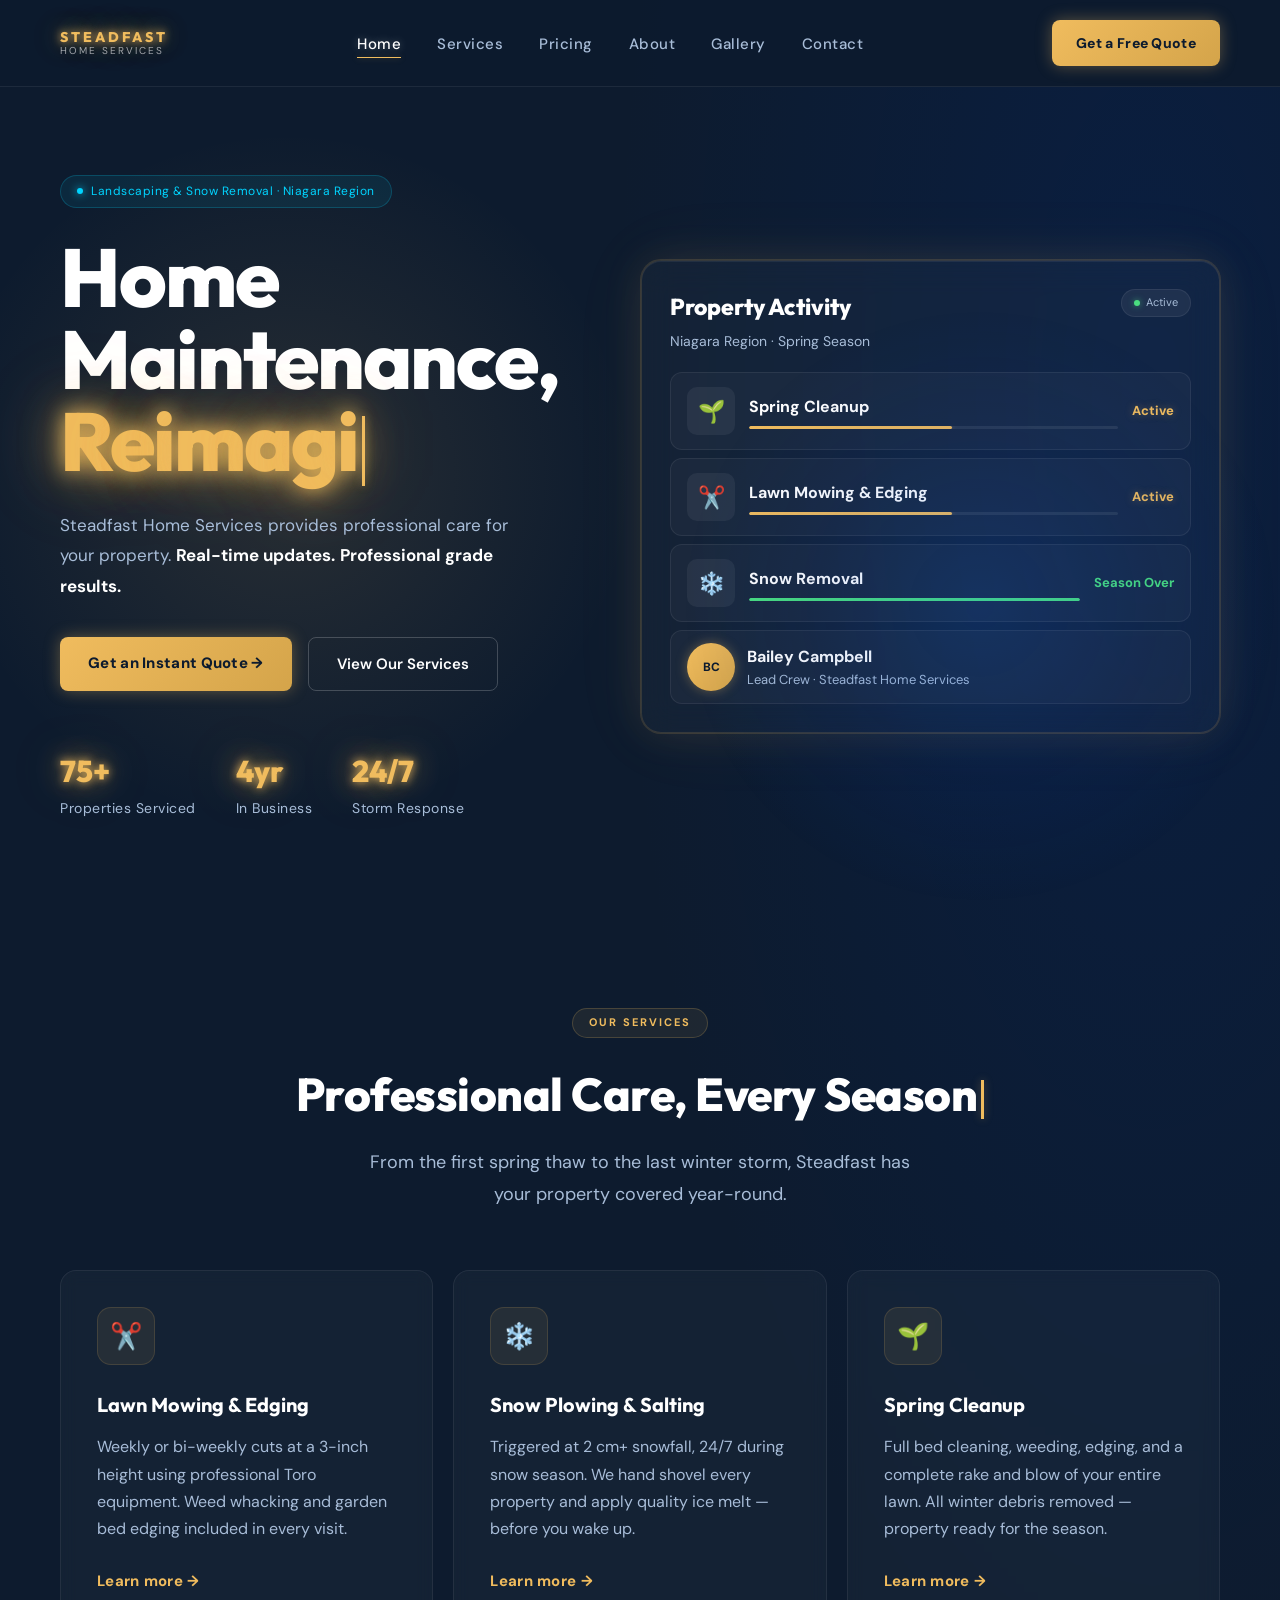
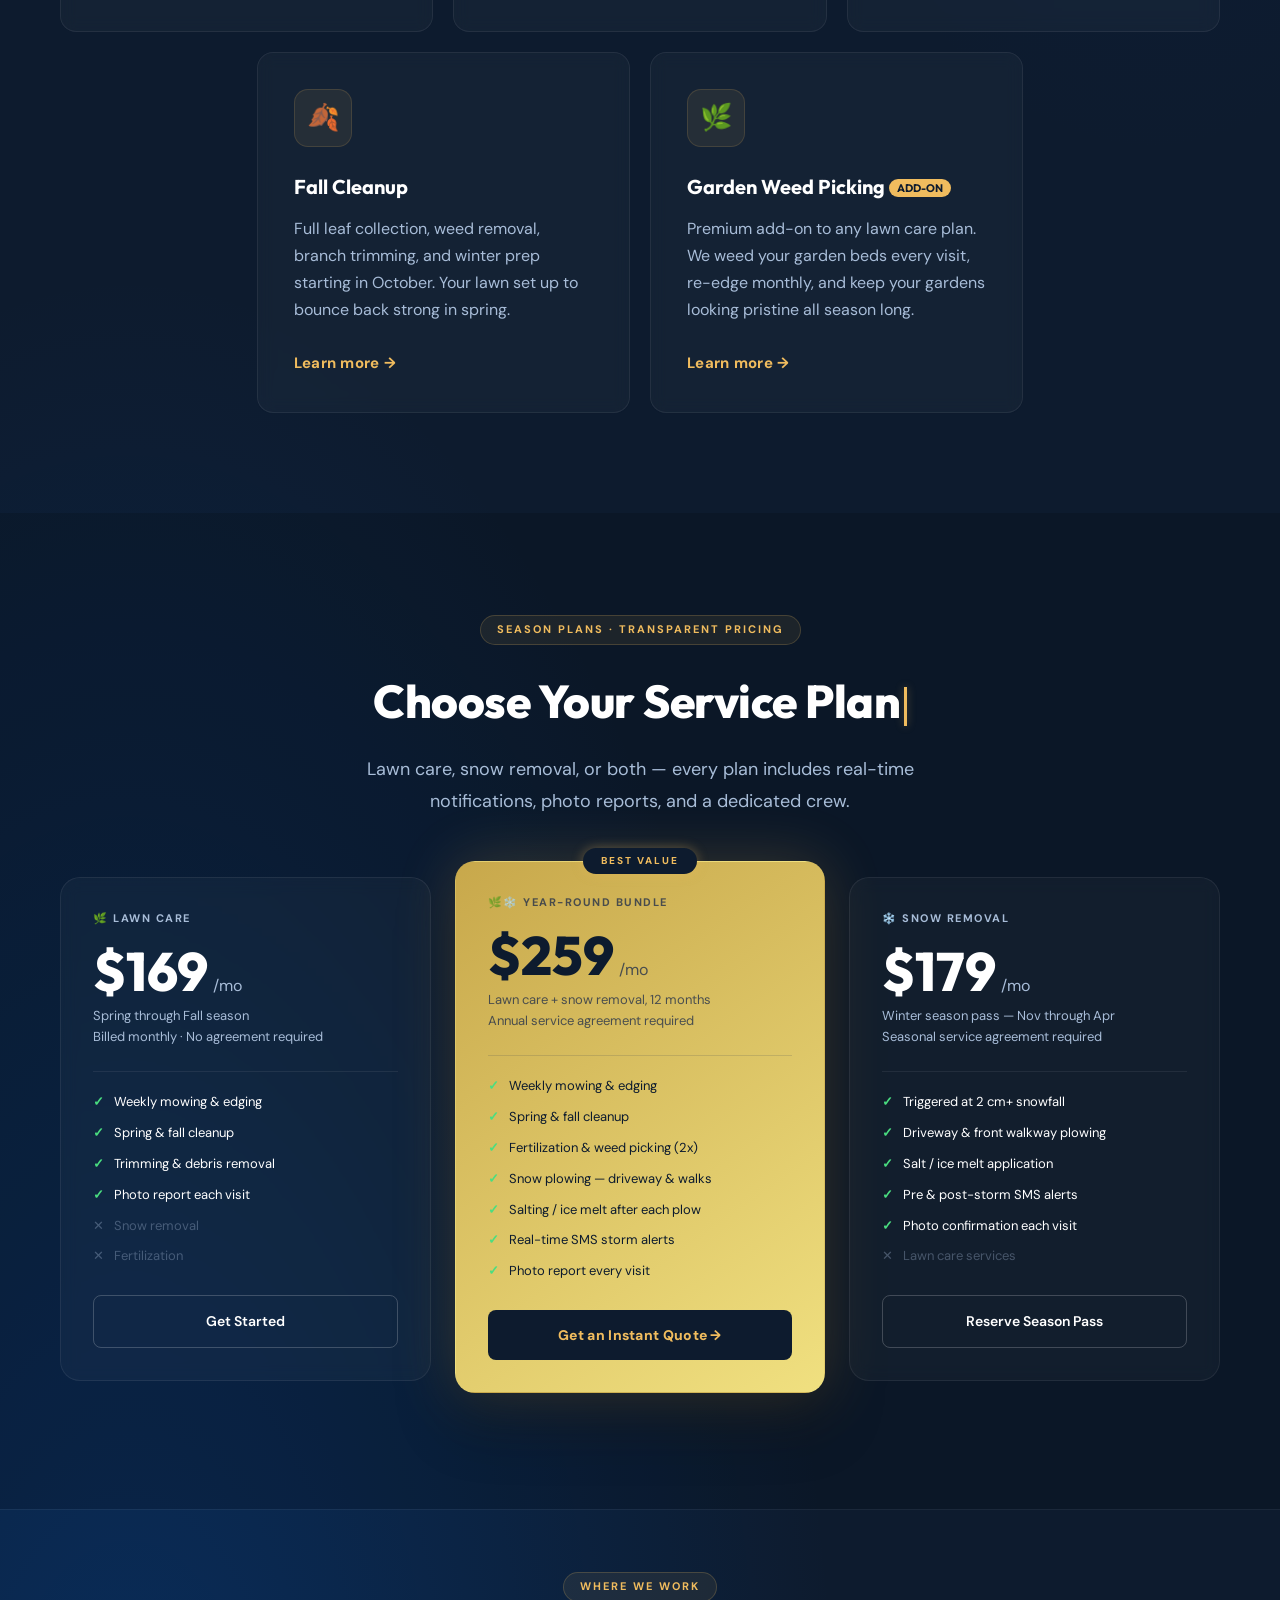
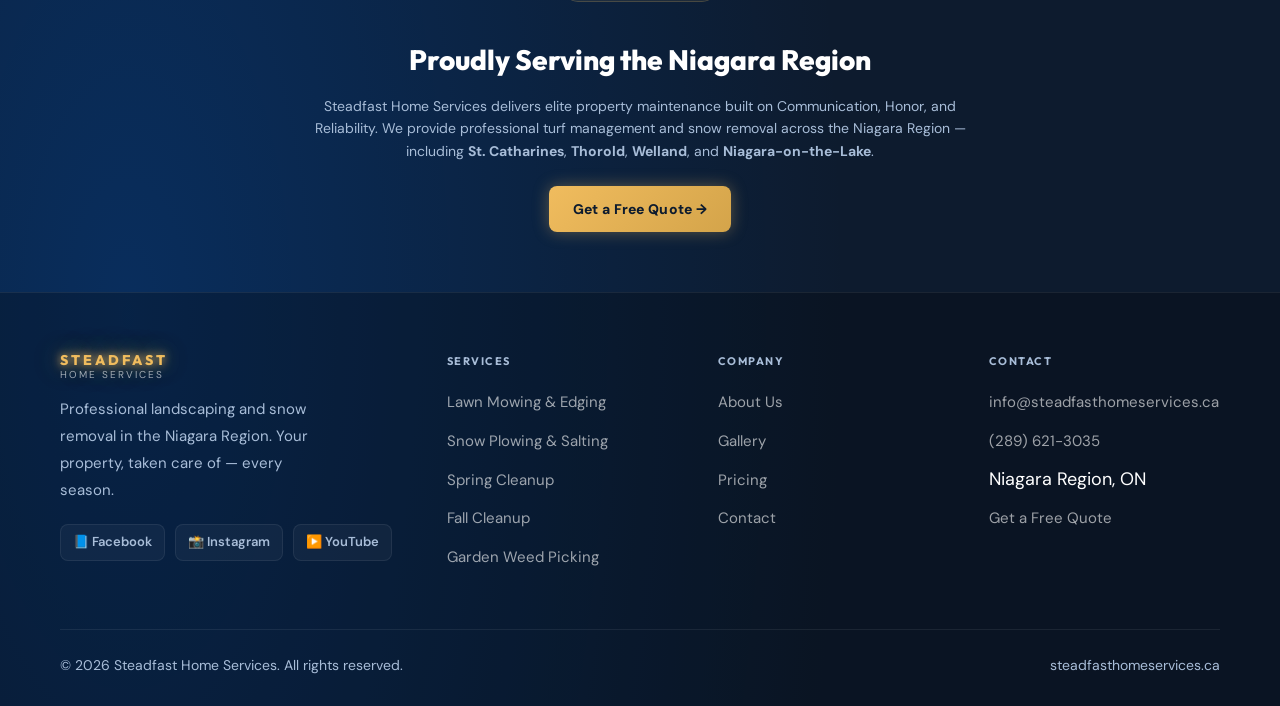
==== commit db51153d: "Update Where We Work section copy for SEO New description emphasizes brand values and uses keyword-r" ====
--- a/index.html
+++ b/index.html
@@ -287,10 +287,9 @@
     <div class="section-label">Where We Work</div>
     <h2>Proudly Serving the Niagara Region</h2>
     <p>
-      Steadfast Home Services provides professional landscaping and snow removal across the Niagara Region, Ontario — including
-      <strong>St. Catharines</strong>, <strong>Niagara Falls</strong>, <strong>Niagara-on-the-Lake</strong>,
-      <strong>Welland</strong>, <strong>Grimsby</strong>, <strong>Thorold</strong>, <strong>Pelham</strong>,
-      <strong>Fort Erie</strong>, <strong>Lincoln</strong>, and <strong>Port Colborne</strong>.
+      Steadfast Home Services delivers elite property maintenance built on Communication, Honor, and Reliability.
+      We provide professional turf management and snow removal across the Niagara Region — including
+      <strong>St. Catharines</strong>, <strong>Thorold</strong>, <strong>Welland</strong>, and <strong>Niagara-on-the-Lake</strong>.
     </p>
     <a href="contact.html" class="btn-primary">Get a Free Quote &rarr;</a>
   </section>
--- a/styles.css
+++ b/styles.css
@@ -1 +1 @@
-*{margin:0;padding:0;box-sizing:border-box}:root{--navy:#0D1B2E;--navy-mid:#1B2A4A;--navy-card:rgba(255,255,255,0.04);--gold:#F0BC5E;--gold-glow:rgba(240,188,94,0.35);--gold-dim:rgba(240,188,94,0.12);--cyan:#00D4FF;--cyan-glow:rgba(0,212,255,0.25);--white:#FFFFFF;--text-muted:#A8BDD8;--border:rgba(255,255,255,0.07);--font:'DM Sans',sans-serif;--font-display:'Outfit',sans-serif}html{scroll-behavior:smooth}body{background-color:var(--navy);background-image:radial-gradient(ellipse 80% 60% at 10% 90%,rgba(0,80,180,.35) 0,transparent 70%),radial-gradient(ellipse 60% 50% at 90% 10%,rgba(0,40,120,.25) 0,transparent 70%);color:var(--white);font-family:var(--font);font-size:18px;line-height:1.6}a{text-decoration:none;color:inherit}h1,h2,h3,h4{font-family:var(--font-display)}@keyframes fadeInUp{from{opacity:0;transform:translateY(28px)}to{opacity:1;transform:translateY(0)}}@keyframes fadeInRight{from{opacity:0;transform:translateX(28px)}to{opacity:1;transform:translateX(0)}}@keyframes glowPulse{0%,100%{opacity:.85}50%{opacity:1}}@keyframes floatCard{0%,100%{transform:translateY(0)}50%{transform:translateY(-8px)}}.typewriter-cursor{display:inline-block;width:3px;height:.85em;background:var(--gold);margin-left:4px;vertical-align:middle;box-shadow:0 0 8px var(--gold-glow);animation:cursorBlink .8s step-end infinite}@keyframes cursorBlink{0%,100%{opacity:1}50%{opacity:0}}.reveal{opacity:0;transform:translateY(36px);transition:opacity .7s ease,transform .7s ease}.reveal.is-visible{opacity:1;transform:translateY(0)}.reveal-left{opacity:0;transform:translateX(-36px);transition:opacity .7s ease,transform .7s ease}.reveal-left.is-visible{opacity:1;transform:translateX(0)}.reveal-scale{opacity:0;transform:scale(.94);transition:opacity .6s ease,transform .6s ease}.reveal-scale.is-visible{opacity:1;transform:scale(1)}.gradient-text{background:linear-gradient(135deg,var(--gold) 0,#fff 50%,var(--gold) 100%);background-size:200% auto;-webkit-background-clip:text;-webkit-text-fill-color:transparent;background-clip:text}nav{display:flex;align-items:center;justify-content:space-between;padding:20px 60px;position:sticky;top:0;z-index:201;background:rgba(13,27,46,.96);border-bottom:1px solid var(--border)}.nav-logo{display:flex;align-items:center;gap:10px}.nav-logo img{height:40px}.nav-logo-text{display:flex;flex-direction:column;line-height:1.1}.nav-logo-text span:first-child{font-size:14px;font-weight:800;letter-spacing:3px;font-family:var(--font-display);color:var(--gold);text-shadow:0 0 8px #f0bc5e,0 0 20px rgba(240,188,94,.7),0 0 40px rgba(240,188,94,.4)}.nav-logo-text span:last-child{font-size:10px;letter-spacing:2px;color:var(--white);opacity:.6}.nav-links{display:flex;gap:36px;list-style:none}.nav-links a{font-size:15px;font-weight:500;color:var(--text-muted);letter-spacing:.5px;transition:color .2s,text-shadow .2s;position:relative}.nav-links a::after{content:'';position:absolute;bottom:-4px;left:0;width:0;height:1px;background:var(--gold);box-shadow:0 0 6px var(--gold-glow);transition:width .3s}.nav-links a.active,.nav-links a:hover{color:var(--white);text-shadow:0 0 8px rgba(255,255,255,.3)}.nav-links a.active::after,.nav-links a:hover::after{width:100%}.btn-primary{background:linear-gradient(135deg,var(--gold),#d4a44a);color:var(--navy);font-weight:800;font-size:14px;padding:12px 24px;border-radius:8px;border:none;cursor:pointer;letter-spacing:.3px;box-shadow:0 0 16px var(--gold-glow);animation:glowPulse 3s ease-in-out infinite;transition:transform .2s,opacity .2s;display:inline-block}.btn-primary:hover{transform:translateY(-3px);box-shadow:0 0 24px rgba(240,188,94,.55),0 0 60px rgba(240,188,94,.25),0 10px 24px rgba(0,0,0,.35)}.btn-outline{background:0 0;color:var(--white);font-weight:600;font-size:14px;padding:12px 24px;border-radius:8px;border:1px solid rgba(255,255,255,.2);cursor:pointer;transition:border-color .25s,background .25s,transform .25s,box-shadow .25s;display:inline-block}.btn-outline:hover{border-color:rgba(240,188,94,.6);background:rgba(240,188,94,.07);transform:translateY(-3px);box-shadow:0 0 16px rgba(240,188,94,.12),0 8px 20px rgba(0,0,0,.2)}.hero{display:flex;align-items:center;justify-content:space-between;padding:80px 60px;min-height:calc(100vh - 81px);gap:60px;position:relative;overflow:hidden}.hero::before{content:'';position:absolute;top:5%;left:-5%;width:700px;height:700px;background:radial-gradient(circle,rgba(240,188,94,.12) 0,rgba(240,188,94,.05) 40%,transparent 70%);pointer-events:none}.hero::after{content:'';position:absolute;bottom:0;right:0;width:600px;height:600px;background:radial-gradient(circle,rgba(0,100,255,.15) 0,rgba(0,60,180,.08) 40%,transparent 70%);pointer-events:none}.hero-content{flex:1;max-width:580px;animation:fadeInUp .8s ease both}.hero-badge{display:inline-flex;align-items:center;gap:8px;background:rgba(0,212,255,.08);border:1px solid rgba(0,212,255,.2);border-radius:20px;padding:6px 16px;font-size:12px;color:var(--cyan);margin-bottom:28px;letter-spacing:.5px}.hero-badge::before{content:'';width:6px;height:6px;border-radius:50%;background:var(--cyan);box-shadow:0 0 8px var(--cyan);animation:glowPulse 2s ease-in-out infinite}.hero h1{font-size:82px;font-weight:800;line-height:1;margin-bottom:24px;letter-spacing:-2px}.hero h1 span{color:var(--gold);text-shadow:0 0 20px rgba(240,188,94,.9),0 0 40px rgba(240,188,94,.6),0 0 80px rgba(240,188,94,.4),0 0 120px rgba(240,188,94,.2)}.hero p{font-size:17px;color:var(--text-muted);margin-bottom:36px;max-width:460px;line-height:1.8}.hero p strong{color:var(--white)}.hero-ctas{display:flex;gap:16px;margin-bottom:56px;flex-wrap:wrap}.hero-ctas .btn-primary{font-size:15px;padding:14px 28px}.hero-ctas .btn-outline{font-size:15px;padding:14px 28px}.hero-stats{display:flex;gap:40px}.stat{display:flex;flex-direction:column}.stat-number{font-size:30px;font-weight:800;font-family:var(--font-display);color:var(--gold);text-shadow:0 0 10px #f0bc5e,0 0 30px rgba(240,188,94,.7),0 0 60px rgba(240,188,94,.4)}.stat-label{font-size:14px;color:var(--text-muted);margin-top:2px;letter-spacing:.5px}.hero-card{flex:1;max-width:676px;background:rgba(255,255,255,.03);border:1px solid rgba(240,188,94,.15);border-radius:20px;padding:28px;backdrop-filter:blur(16px);-webkit-backdrop-filter:blur(16px);animation:fadeInRight .9s ease .2s both,floatCard 6s ease-in-out 1s infinite;box-shadow:0 0 0 1px rgba(240,188,94,.15),0 0 40px rgba(240,188,94,.1),0 0 80px rgba(240,188,94,.06),inset 0 1px 0 rgba(255,255,255,.06)}.hero-card-header{display:flex;justify-content:space-between;align-items:flex-start;margin-bottom:20px}.hero-card-title{font-size:23px;font-weight:800;font-family:var(--font-display)}.hero-card-subtitle{font-size:14px;color:var(--text-muted);margin-top:4px}.storm-alert{display:flex;align-items:center;gap:6px;background:var(--gold);color:var(--navy);font-size:11px;font-weight:800;padding:5px 12px;border-radius:20px;box-shadow:0 0 12px var(--gold-glow)}.status-badge{display:inline-flex;align-items:center;gap:6px;background:rgba(255,255,255,.06);border:1px solid var(--border);border-radius:20px;padding:4px 12px;font-size:11px;color:var(--text-muted)}.status-badge::before{content:'';width:6px;height:6px;border-radius:50%;background:#4ade80;box-shadow:0 0 6px rgba(74,222,128,.6)}.job-item{background:rgba(255,255,255,.03);border:1px solid var(--border);border-radius:12px;padding:14px 16px;margin-bottom:8px;display:flex;align-items:center;gap:14px;transition:border-color .2s}.job-item:hover{border-color:rgba(240,188,94,.2)}.job-icon{width:48px;height:48px;border-radius:10px;background:rgba(255,255,255,.06);display:flex;align-items:center;justify-content:center;font-size:22px;flex-shrink:0}.job-info{flex:1}.job-name{font-size:16px;font-weight:700}.job-bar{height:3px;border-radius:2px;background:rgba(255,255,255,.08);margin-top:6px;overflow:hidden}.job-bar-fill{height:100%;border-radius:2px}.job-status{font-size:13px;font-weight:700}.status-progress{color:var(--gold);text-shadow:0 0 8px var(--gold-glow)}.status-complete{color:#4ade80}.status-oncall{color:var(--text-muted)}.bar-gold{background:var(--gold);box-shadow:0 0 6px var(--gold-glow);width:55%}.bar-green{background:#4ade80;width:100%}.bar-grey{background:var(--text-muted);width:30%}.crew-item{display:flex;align-items:center;gap:12px;padding:12px 16px;background:rgba(255,255,255,.03);border:1px solid var(--border);border-radius:12px;margin-top:8px}.crew-avatar{width:48px;height:48px;border-radius:50%;background:linear-gradient(135deg,var(--gold),#d4a44a);color:var(--navy);font-weight:800;font-size:12px;display:flex;align-items:center;justify-content:center;box-shadow:0 0 12px var(--gold-glow);flex-shrink:0}.crew-name{font-size:16px;font-weight:700}.crew-role{font-size:13px;color:var(--text-muted)}section{padding:100px 60px}.section-label{display:inline-block;background:rgba(240,188,94,.08);border:1px solid rgba(240,188,94,.2);border-radius:20px;padding:5px 16px;font-size:11px;font-weight:700;letter-spacing:2px;text-transform:uppercase;color:var(--gold);margin-bottom:20px}.section-title{font-size:46px;font-weight:800;text-align:center;margin-bottom:14px;letter-spacing:-.5px}.section-sub{font-size:18px;color:var(--text-muted);text-align:center;max-width:560px;margin:0 auto 60px;line-height:1.8}.section-header{text-align:center;margin-bottom:60px}.services{background:0 0}.services-grid{display:grid;grid-template-columns:repeat(6,1fr);gap:20px}.service-card{grid-column:span 2;background:rgba(255,255,255,.03);border:1px solid var(--border);border-radius:16px;padding:36px;backdrop-filter:blur(8px);transition:border-color .3s,transform .3s,box-shadow .3s;position:relative;overflow:hidden}.service-card::before{content:'';position:absolute;top:0;left:0;right:0;height:1px;background:linear-gradient(90deg,transparent,rgba(240,188,94,.3),transparent);opacity:0;transition:opacity .3s}.service-card:hover{border-color:rgba(240,188,94,.3);transform:translateY(-6px);box-shadow:0 24px 48px rgba(0,0,0,.35),0 0 30px rgba(240,188,94,.08),inset 0 1px 0 rgba(240,188,94,.15)}.service-card:hover::before{opacity:1}.service-card:nth-child(4){grid-column:2/span 2}.service-card:nth-child(5){grid-column:4/span 2}.service-icon{width:58px;height:58px;border-radius:14px;background:rgba(240,188,94,.08);border:1px solid rgba(240,188,94,.15);display:flex;align-items:center;justify-content:center;font-size:26px;margin-bottom:24px}.service-card h3{font-size:20px;font-weight:700;margin-bottom:12px}.service-card p{font-size:16px;color:var(--text-muted);line-height:1.7;margin-bottom:24px}.service-link{font-size:15px;font-weight:700;color:var(--gold);letter-spacing:.3px;transition:text-shadow .2s}.service-link:hover{text-shadow:0 0 8px var(--gold-glow)}.pricing{background:rgba(0,0,0,.15)}.pricing-grid{display:grid;grid-template-columns:repeat(3,1fr);gap:24px;align-items:start}.pricing-card{background:rgba(255,255,255,.03);border:1px solid var(--border);border-radius:20px;padding:32px;position:relative;backdrop-filter:blur(8px);transition:border-color .3s,box-shadow .3s}.pricing-card:hover{border-color:rgba(240,188,94,.3);box-shadow:0 24px 48px rgba(0,0,0,.25),0 0 20px rgba(240,188,94,.07)}.pricing-card.featured{background:linear-gradient(145deg,#c8a84b,#f0e080);border-color:transparent;color:var(--navy);transform:translateY(-16px);box-shadow:0 0 60px rgba(240,188,94,.2),0 30px 60px rgba(0,0,0,.3)}.pricing-card.featured .feature-item,.pricing-card.featured .price-desc,.pricing-card.featured .price-label,.pricing-card.featured .price-period{color:rgba(27,42,74,.75)}.pricing-card.featured .price-amount{color:var(--navy)}.pricing-card.featured .feature-item.included{color:var(--navy)}.best-value-badge{position:absolute;top:-14px;left:50%;transform:translateX(-50%);background:var(--navy);color:var(--gold);font-size:10px;font-weight:800;letter-spacing:2px;padding:5px 18px;border-radius:20px;white-space:nowrap;box-shadow:0 0 12px var(--gold-glow)}.price-label{display:flex;align-items:center;gap:8px;font-size:11px;font-weight:700;letter-spacing:1.5px;text-transform:uppercase;color:var(--text-muted);margin-bottom:16px}.price-amount{font-size:54px;font-weight:800;line-height:1;color:var(--white);font-family:var(--font-display)}.price-period{font-size:16px;color:var(--text-muted);font-weight:400}.price-desc{font-size:13px;color:var(--text-muted);margin-top:6px;margin-bottom:24px;line-height:1.6}.price-divider{border:none;border-top:1px solid var(--border);margin-bottom:20px}.pricing-card.featured .price-divider{border-top-color:rgba(27,42,74,.15)}.features-list{list-style:none;margin-bottom:28px}.feature-item{display:flex;align-items:center;gap:10px;font-size:13px;color:var(--text-muted);margin-bottom:10px}.feature-item.included{color:var(--white)}.feature-item.included::before{content:'✓';color:#4ade80;font-weight:800;flex-shrink:0}.feature-item.excluded{opacity:.35}.feature-item.excluded::before{content:'✕';color:var(--text-muted);flex-shrink:0}.pricing-card .btn-outline,.pricing-card .btn-primary{width:100%;text-align:center;display:block;padding:14px;font-size:14px}.pricing-card.featured .btn-primary{background:var(--navy);color:var(--gold);box-shadow:none;animation:none}.pricing-card.featured .btn-primary:hover{opacity:.9}footer{background:rgba(0,0,0,.25);border-top:1px solid var(--border);padding:60px 60px 30px}.footer-top{display:grid;grid-template-columns:1.5fr 1fr 1fr 1fr;gap:40px;margin-bottom:48px}.footer-brand p{font-size:15px;color:var(--text-muted);margin-top:16px;max-width:260px;line-height:1.8}.footer-col h4{font-size:11px;font-weight:700;letter-spacing:1.5px;text-transform:uppercase;color:var(--text-muted);margin-bottom:16px}.footer-col ul{list-style:none}.footer-col ul li{margin-bottom:10px}.footer-col ul li a{font-size:15px;color:var(--white);opacity:.6;transition:opacity .2s,color .2s}.footer-col ul li a:hover{opacity:1;color:var(--gold)}.footer-bottom{border-top:1px solid var(--border);padding-top:24px;display:flex;justify-content:space-between;align-items:center}.footer-bottom p{font-size:14px;color:var(--text-muted)}.social-links{display:flex;gap:10px;margin-top:20px;flex-wrap:wrap}.social-link{display:flex;align-items:center;gap:6px;font-size:13px;font-weight:600;color:var(--text-muted);background:rgba(255,255,255,.04);border:1px solid var(--border);border-radius:8px;padding:7px 12px;transition:color .2s,border-color .2s,box-shadow .2s}.social-link:hover{color:var(--gold);border-color:rgba(240,188,94,.3);box-shadow:0 0 10px rgba(240,188,94,.1)}@media (max-width:1024px){nav{padding:20px 30px}.hero{padding:60px 30px;flex-direction:column;min-height:auto}.hero h1{font-size:48px}section{padding:80px 30px}.services-grid{grid-template-columns:repeat(2,1fr)}.service-card{grid-column:span 1!important}.pricing-grid{grid-template-columns:1fr}.pricing-card.featured{transform:none}.footer-top{grid-template-columns:1fr 1fr}footer{padding:40px 30px 20px}}@media (max-width:640px){nav{padding:16px 20px}.nav-links{display:none}.nav-links.is-open{display:flex;flex-direction:column;position:fixed;top:0;right:0;width:75vw;max-width:300px;height:100vh;background:rgba(13,27,46,.98);backdrop-filter:blur(20px);-webkit-backdrop-filter:blur(20px);padding:80px 30px 30px;gap:0;border-left:1px solid var(--border);z-index:200;list-style:none}.nav-links.is-open li{width:100%}.nav-links.is-open a{font-size:17px;padding:14px 0;display:block;border-bottom:1px solid var(--border);color:var(--white)}.hero{padding:40px 20px}.hero h1{font-size:36px}.section-title{font-size:32px}.services-grid{grid-template-columns:1fr}.hero-stats{gap:24px}section{padding:60px 20px}.footer-top{grid-template-columns:1fr}footer{padding:40px 20px 20px}.social-links{gap:8px}}.nav-hamburger{display:none;flex-direction:column;justify-content:center;gap:5px;background:0 0;border:none;cursor:pointer;padding:6px;z-index:300}.nav-hamburger span{display:block;width:24px;height:2px;background:var(--white);border-radius:2px;transition:transform .3s ease,opacity .3s ease}.nav-hamburger.is-open span:first-child{transform:translateY(7px) rotate(45deg)}.nav-hamburger.is-open span:nth-child(2){opacity:0}.nav-hamburger.is-open span:nth-child(3){transform:translateY(-7px) rotate(-45deg)}.nav-overlay{display:none;position:fixed;inset:0;background:rgba(0,0,0,.5);z-index:150}.nav-overlay.is-open{display:block}@media (max-width:640px){.nav-hamburger{display:flex}}.service-area{padding:60px;border-top:1px solid rgba(255,255,255,.06);text-align:center}.service-area h2{font-size:28px;font-weight:800;margin:16px 0 12px}.service-area p{color:var(--text-muted);font-size:14px;max-width:680px;margin:0 auto 24px}.footer-logo-title{font-size:16px;font-weight:800;letter-spacing:2px;color:var(--gold);font-family:var(--font-display)}.footer-logo-sub{font-size:11px;letter-spacing:2px;color:var(--white);opacity:.7}@media (prefers-reduced-motion:reduce){*,::after,::before{animation-duration:0s!important;animation-iteration-count:1!important;transition-duration:0s!important}body{animation:none}.hero-content{animation:none;opacity:1;transform:none}.hero-card{animation:none;opacity:1;transform:none}.reveal,.reveal-left,.reveal-scale{opacity:1!important;transform:none!important;transition:none!important}.gradient-text{animation:none}.btn-primary{animation:none}.hero-badge::before{animation:none}.typewriter-cursor{animation:none}}+*{margin:0;padding:0;box-sizing:border-box}:root{--navy:#0D1B2E;--navy-mid:#1B2A4A;--navy-card:rgba(255,255,255,0.04);--gold:#F0BC5E;--gold-glow:rgba(240,188,94,0.35);--gold-dim:rgba(240,188,94,0.12);--cyan:#00D4FF;--cyan-glow:rgba(0,212,255,0.25);--white:#FFFFFF;--text-muted:#A8BDD8;--border:rgba(255,255,255,0.07);--font:'DM Sans',sans-serif;--font-display:'Outfit',sans-serif}html{scroll-behavior:smooth}body{background-color:var(--navy);background-image:radial-gradient(ellipse 80% 60% at 10% 90%,rgba(0,80,180,.35) 0,transparent 70%),radial-gradient(ellipse 60% 50% at 90% 10%,rgba(0,40,120,.25) 0,transparent 70%);color:var(--white);font-family:var(--font);font-size:18px;line-height:1.6}a{text-decoration:none;color:inherit}h1,h2,h3,h4{font-family:var(--font-display)}@keyframes fadeInUp{from{opacity:0;transform:translateY(28px)}to{opacity:1;transform:translateY(0)}}@keyframes fadeInRight{from{opacity:0;transform:translateX(28px)}to{opacity:1;transform:translateX(0)}}@keyframes glowPulse{0%,100%{opacity:.85}50%{opacity:1}}@keyframes floatCard{0%,100%{transform:translateY(0)}50%{transform:translateY(-8px)}}.typewriter-cursor{display:inline-block;width:3px;height:.85em;background:var(--gold);margin-left:4px;vertical-align:middle;box-shadow:0 0 8px var(--gold-glow);animation:cursorBlink .8s step-end infinite}@keyframes cursorBlink{0%,100%{opacity:1}50%{opacity:0}}.reveal{opacity:0;transform:translateY(36px);transition:opacity .7s ease,transform .7s ease}.reveal.is-visible{opacity:1;transform:translateY(0)}.reveal-left{opacity:0;transform:translateX(-36px);transition:opacity .7s ease,transform .7s ease}.reveal-left.is-visible{opacity:1;transform:translateX(0)}.reveal-scale{opacity:0;transform:scale(.94);transition:opacity .6s ease,transform .6s ease}.reveal-scale.is-visible{opacity:1;transform:scale(1)}.gradient-text{background:linear-gradient(135deg,var(--gold) 0,#fff 50%,var(--gold) 100%);background-size:200% auto;-webkit-background-clip:text;-webkit-text-fill-color:transparent;background-clip:text}nav{display:flex;align-items:center;justify-content:space-between;padding:20px 60px;position:sticky;top:0;z-index:100;background:rgba(13,27,46,.96);border-bottom:1px solid var(--border)}.nav-logo{display:flex;align-items:center;gap:10px}.nav-logo img{height:40px}.nav-logo-text{display:flex;flex-direction:column;line-height:1.1}.nav-logo-text span:first-child{font-size:14px;font-weight:800;letter-spacing:3px;font-family:var(--font-display);color:var(--gold);text-shadow:0 0 8px #f0bc5e,0 0 20px rgba(240,188,94,.7),0 0 40px rgba(240,188,94,.4)}.nav-logo-text span:last-child{font-size:10px;letter-spacing:2px;color:var(--white);opacity:.6}.nav-links{display:flex;gap:36px;list-style:none}.nav-links a{font-size:15px;font-weight:500;color:var(--text-muted);letter-spacing:.5px;transition:color .2s,text-shadow .2s;position:relative}.nav-links a::after{content:'';position:absolute;bottom:-4px;left:0;width:0;height:1px;background:var(--gold);box-shadow:0 0 6px var(--gold-glow);transition:width .3s}.nav-links a.active,.nav-links a:hover{color:var(--white);text-shadow:0 0 8px rgba(255,255,255,.3)}.nav-links a.active::after,.nav-links a:hover::after{width:100%}.btn-primary{background:linear-gradient(135deg,var(--gold),#d4a44a);color:var(--navy);font-weight:800;font-size:14px;padding:12px 24px;border-radius:8px;border:none;cursor:pointer;letter-spacing:.3px;box-shadow:0 0 16px var(--gold-glow);animation:glowPulse 3s ease-in-out infinite;transition:transform .2s,opacity .2s;display:inline-block}.btn-primary:hover{transform:translateY(-3px);box-shadow:0 0 24px rgba(240,188,94,.55),0 0 60px rgba(240,188,94,.25),0 10px 24px rgba(0,0,0,.35)}.btn-outline{background:0 0;color:var(--white);font-weight:600;font-size:14px;padding:12px 24px;border-radius:8px;border:1px solid rgba(255,255,255,.2);cursor:pointer;transition:border-color .25s,background .25s,transform .25s,box-shadow .25s;display:inline-block}.btn-outline:hover{border-color:rgba(240,188,94,.6);background:rgba(240,188,94,.07);transform:translateY(-3px);box-shadow:0 0 16px rgba(240,188,94,.12),0 8px 20px rgba(0,0,0,.2)}.hero{display:flex;align-items:center;justify-content:space-between;padding:80px 60px;min-height:calc(100vh - 81px);gap:60px;position:relative;overflow:hidden}.hero::before{content:'';position:absolute;top:5%;left:-5%;width:700px;height:700px;background:radial-gradient(circle,rgba(240,188,94,.12) 0,rgba(240,188,94,.05) 40%,transparent 70%);pointer-events:none}.hero::after{content:'';position:absolute;bottom:0;right:0;width:600px;height:600px;background:radial-gradient(circle,rgba(0,100,255,.15) 0,rgba(0,60,180,.08) 40%,transparent 70%);pointer-events:none}.hero-content{flex:1;max-width:580px;animation:fadeInUp .8s ease both}.hero-badge{display:inline-flex;align-items:center;gap:8px;background:rgba(0,212,255,.08);border:1px solid rgba(0,212,255,.2);border-radius:20px;padding:6px 16px;font-size:12px;color:var(--cyan);margin-bottom:28px;letter-spacing:.5px}.hero-badge::before{content:'';width:6px;height:6px;border-radius:50%;background:var(--cyan);box-shadow:0 0 8px var(--cyan);animation:glowPulse 2s ease-in-out infinite}.hero h1{font-size:82px;font-weight:800;line-height:1;margin-bottom:24px;letter-spacing:-2px}.hero h1 span{color:var(--gold);text-shadow:0 0 20px rgba(240,188,94,.9),0 0 40px rgba(240,188,94,.6),0 0 80px rgba(240,188,94,.4),0 0 120px rgba(240,188,94,.2)}.hero p{font-size:17px;color:var(--text-muted);margin-bottom:36px;max-width:460px;line-height:1.8}.hero p strong{color:var(--white)}.hero-ctas{display:flex;gap:16px;margin-bottom:56px;flex-wrap:wrap}.hero-ctas .btn-primary{font-size:15px;padding:14px 28px}.hero-ctas .btn-outline{font-size:15px;padding:14px 28px}.hero-stats{display:flex;gap:40px}.stat{display:flex;flex-direction:column}.stat-number{font-size:30px;font-weight:800;font-family:var(--font-display);color:var(--gold);text-shadow:0 0 10px #f0bc5e,0 0 30px rgba(240,188,94,.7),0 0 60px rgba(240,188,94,.4)}.stat-label{font-size:14px;color:var(--text-muted);margin-top:2px;letter-spacing:.5px}.hero-card{flex:1;max-width:676px;background:rgba(255,255,255,.03);border:1px solid rgba(240,188,94,.15);border-radius:20px;padding:28px;backdrop-filter:blur(16px);-webkit-backdrop-filter:blur(16px);animation:fadeInRight .9s ease .2s both,floatCard 6s ease-in-out 1s infinite;box-shadow:0 0 0 1px rgba(240,188,94,.15),0 0 40px rgba(240,188,94,.1),0 0 80px rgba(240,188,94,.06),inset 0 1px 0 rgba(255,255,255,.06)}.hero-card-header{display:flex;justify-content:space-between;align-items:flex-start;margin-bottom:20px}.hero-card-title{font-size:23px;font-weight:800;font-family:var(--font-display)}.hero-card-subtitle{font-size:14px;color:var(--text-muted);margin-top:4px}.storm-alert{display:flex;align-items:center;gap:6px;background:var(--gold);color:var(--navy);font-size:11px;font-weight:800;padding:5px 12px;border-radius:20px;box-shadow:0 0 12px var(--gold-glow)}.status-badge{display:inline-flex;align-items:center;gap:6px;background:rgba(255,255,255,.06);border:1px solid var(--border);border-radius:20px;padding:4px 12px;font-size:11px;color:var(--text-muted)}.status-badge::before{content:'';width:6px;height:6px;border-radius:50%;background:#4ade80;box-shadow:0 0 6px rgba(74,222,128,.6)}.job-item{background:rgba(255,255,255,.03);border:1px solid var(--border);border-radius:12px;padding:14px 16px;margin-bottom:8px;display:flex;align-items:center;gap:14px;transition:border-color .2s}.job-item:hover{border-color:rgba(240,188,94,.2)}.job-icon{width:48px;height:48px;border-radius:10px;background:rgba(255,255,255,.06);display:flex;align-items:center;justify-content:center;font-size:22px;flex-shrink:0}.job-info{flex:1}.job-name{font-size:16px;font-weight:700}.job-bar{height:3px;border-radius:2px;background:rgba(255,255,255,.08);margin-top:6px;overflow:hidden}.job-bar-fill{height:100%;border-radius:2px}.job-status{font-size:13px;font-weight:700}.status-progress{color:var(--gold);text-shadow:0 0 8px var(--gold-glow)}.status-complete{color:#4ade80}.status-oncall{color:var(--text-muted)}.bar-gold{background:var(--gold);box-shadow:0 0 6px var(--gold-glow);width:55%}.bar-green{background:#4ade80;width:100%}.bar-grey{background:var(--text-muted);width:30%}.crew-item{display:flex;align-items:center;gap:12px;padding:12px 16px;background:rgba(255,255,255,.03);border:1px solid var(--border);border-radius:12px;margin-top:8px}.crew-avatar{width:48px;height:48px;border-radius:50%;background:linear-gradient(135deg,var(--gold),#d4a44a);color:var(--navy);font-weight:800;font-size:12px;display:flex;align-items:center;justify-content:center;box-shadow:0 0 12px var(--gold-glow);flex-shrink:0}.crew-name{font-size:16px;font-weight:700}.crew-role{font-size:13px;color:var(--text-muted)}section{padding:100px 60px}.section-label{display:inline-block;background:rgba(240,188,94,.08);border:1px solid rgba(240,188,94,.2);border-radius:20px;padding:5px 16px;font-size:11px;font-weight:700;letter-spacing:2px;text-transform:uppercase;color:var(--gold);margin-bottom:20px}.section-title{font-size:46px;font-weight:800;text-align:center;margin-bottom:14px;letter-spacing:-.5px}.section-sub{font-size:18px;color:var(--text-muted);text-align:center;max-width:560px;margin:0 auto 60px;line-height:1.8}.section-header{text-align:center;margin-bottom:60px}.services{background:0 0}.services-grid{display:grid;grid-template-columns:repeat(6,1fr);gap:20px}.service-card{grid-column:span 2;background:rgba(255,255,255,.03);border:1px solid var(--border);border-radius:16px;padding:36px;backdrop-filter:blur(8px);transition:border-color .3s,transform .3s,box-shadow .3s;position:relative;overflow:hidden}.service-card::before{content:'';position:absolute;top:0;left:0;right:0;height:1px;background:linear-gradient(90deg,transparent,rgba(240,188,94,.3),transparent);opacity:0;transition:opacity .3s}.service-card:hover{border-color:rgba(240,188,94,.3);transform:translateY(-6px);box-shadow:0 24px 48px rgba(0,0,0,.35),0 0 30px rgba(240,188,94,.08),inset 0 1px 0 rgba(240,188,94,.15)}.service-card:hover::before{opacity:1}.service-card:nth-child(4){grid-column:2/span 2}.service-card:nth-child(5){grid-column:4/span 2}.service-icon{width:58px;height:58px;border-radius:14px;background:rgba(240,188,94,.08);border:1px solid rgba(240,188,94,.15);display:flex;align-items:center;justify-content:center;font-size:26px;margin-bottom:24px}.service-card h3{font-size:20px;font-weight:700;margin-bottom:12px}.service-card p{font-size:16px;color:var(--text-muted);line-height:1.7;margin-bottom:24px}.service-link{font-size:15px;font-weight:700;color:var(--gold);letter-spacing:.3px;transition:text-shadow .2s}.service-link:hover{text-shadow:0 0 8px var(--gold-glow)}.pricing{background:rgba(0,0,0,.15)}.pricing-grid{display:grid;grid-template-columns:repeat(3,1fr);gap:24px;align-items:start}.pricing-card{background:rgba(255,255,255,.03);border:1px solid var(--border);border-radius:20px;padding:32px;position:relative;backdrop-filter:blur(8px);transition:border-color .3s,box-shadow .3s}.pricing-card:hover{border-color:rgba(240,188,94,.3);box-shadow:0 24px 48px rgba(0,0,0,.25),0 0 20px rgba(240,188,94,.07)}.pricing-card.featured{background:linear-gradient(145deg,#c8a84b,#f0e080);border-color:transparent;color:var(--navy);transform:translateY(-16px);box-shadow:0 0 60px rgba(240,188,94,.2),0 30px 60px rgba(0,0,0,.3)}.pricing-card.featured .feature-item,.pricing-card.featured .price-desc,.pricing-card.featured .price-label,.pricing-card.featured .price-period{color:rgba(27,42,74,.75)}.pricing-card.featured .price-amount{color:var(--navy)}.pricing-card.featured .feature-item.included{color:var(--navy)}.best-value-badge{position:absolute;top:-14px;left:50%;transform:translateX(-50%);background:var(--navy);color:var(--gold);font-size:10px;font-weight:800;letter-spacing:2px;padding:5px 18px;border-radius:20px;white-space:nowrap;box-shadow:0 0 12px var(--gold-glow)}.price-label{display:flex;align-items:center;gap:8px;font-size:11px;font-weight:700;letter-spacing:1.5px;text-transform:uppercase;color:var(--text-muted);margin-bottom:16px}.price-amount{font-size:54px;font-weight:800;line-height:1;color:var(--white);font-family:var(--font-display)}.price-period{font-size:16px;color:var(--text-muted);font-weight:400}.price-desc{font-size:13px;color:var(--text-muted);margin-top:6px;margin-bottom:24px;line-height:1.6}.price-divider{border:none;border-top:1px solid var(--border);margin-bottom:20px}.pricing-card.featured .price-divider{border-top-color:rgba(27,42,74,.15)}.features-list{list-style:none;margin-bottom:28px}.feature-item{display:flex;align-items:center;gap:10px;font-size:13px;color:var(--text-muted);margin-bottom:10px}.feature-item.included{color:var(--white)}.feature-item.included::before{content:'✓';color:#4ade80;font-weight:800;flex-shrink:0}.feature-item.excluded{opacity:.35}.feature-item.excluded::before{content:'✕';color:var(--text-muted);flex-shrink:0}.pricing-card .btn-outline,.pricing-card .btn-primary{width:100%;text-align:center;display:block;padding:14px;font-size:14px}.pricing-card.featured .btn-primary{background:var(--navy);color:var(--gold);box-shadow:none;animation:none}.pricing-card.featured .btn-primary:hover{opacity:.9}footer{background:rgba(0,0,0,.25);border-top:1px solid var(--border);padding:60px 60px 30px}.footer-top{display:grid;grid-template-columns:1.5fr 1fr 1fr 1fr;gap:40px;margin-bottom:48px}.footer-brand p{font-size:15px;color:var(--text-muted);margin-top:16px;max-width:260px;line-height:1.8}.footer-col h4{font-size:11px;font-weight:700;letter-spacing:1.5px;text-transform:uppercase;color:var(--text-muted);margin-bottom:16px}.footer-col ul{list-style:none}.footer-col ul li{margin-bottom:10px}.footer-col ul li a{font-size:15px;color:var(--white);opacity:.6;transition:opacity .2s,color .2s}.footer-col ul li a:hover{opacity:1;color:var(--gold)}.footer-bottom{border-top:1px solid var(--border);padding-top:24px;display:flex;justify-content:space-between;align-items:center}.footer-bottom p{font-size:14px;color:var(--text-muted)}.social-links{display:flex;gap:10px;margin-top:20px;flex-wrap:wrap}.social-link{display:flex;align-items:center;gap:6px;font-size:13px;font-weight:600;color:var(--text-muted);background:rgba(255,255,255,.04);border:1px solid var(--border);border-radius:8px;padding:7px 12px;transition:color .2s,border-color .2s,box-shadow .2s}.social-link:hover{color:var(--gold);border-color:rgba(240,188,94,.3);box-shadow:0 0 10px rgba(240,188,94,.1)}@media (max-width:1024px){nav{padding:20px 30px}.hero{padding:60px 30px;flex-direction:column;min-height:auto}.hero h1{font-size:48px}section{padding:80px 30px}.services-grid{grid-template-columns:repeat(2,1fr)}.service-card{grid-column:span 1!important}.pricing-grid{grid-template-columns:1fr}.pricing-card.featured{transform:none}.footer-top{grid-template-columns:1fr 1fr}footer{padding:40px 30px 20px}}@media (max-width:640px){nav{padding:16px 20px}.nav-links{display:none}.nav-links.is-open{display:flex;flex-direction:column;position:fixed;top:0;right:0;width:75vw;max-width:300px;height:100vh;background:rgba(13,27,46,.98);backdrop-filter:blur(20px);-webkit-backdrop-filter:blur(20px);padding:80px 30px 30px;gap:0;border-left:1px solid var(--border);z-index:200;list-style:none}.nav-links.is-open li{width:100%}.nav-links.is-open a{font-size:17px;padding:14px 0;display:block;border-bottom:1px solid var(--border);color:var(--white)}.hero{padding:40px 20px}.hero h1{font-size:36px}.section-title{font-size:32px}.services-grid{grid-template-columns:1fr}.hero-stats{gap:24px}section{padding:60px 20px}.footer-top{grid-template-columns:1fr}footer{padding:40px 20px 20px}.social-links{gap:8px}}.nav-hamburger{display:none;flex-direction:column;justify-content:center;gap:5px;background:0 0;border:none;cursor:pointer;padding:6px;z-index:300}.nav-hamburger span{display:block;width:24px;height:2px;background:var(--white);border-radius:2px;transition:transform .3s ease,opacity .3s ease}.nav-hamburger.is-open span:first-child{transform:translateY(7px) rotate(45deg)}.nav-hamburger.is-open span:nth-child(2){opacity:0}.nav-hamburger.is-open span:nth-child(3){transform:translateY(-7px) rotate(-45deg)}.nav-overlay{display:none;position:fixed;inset:0;background:rgba(0,0,0,.5);z-index:50}.nav-overlay.is-open{display:block}@media (max-width:640px){.nav-hamburger{display:flex}}.service-area{padding:60px;border-top:1px solid rgba(255,255,255,.06);text-align:center}.service-area h2{font-size:28px;font-weight:800;margin:16px 0 12px}.service-area p{color:var(--text-muted);font-size:14px;max-width:680px;margin:0 auto 24px}.footer-logo-title{font-size:16px;font-weight:800;letter-spacing:2px;color:var(--gold);font-family:var(--font-display)}.footer-logo-sub{font-size:11px;letter-spacing:2px;color:var(--white);opacity:.7}@media (prefers-reduced-motion:reduce){*,::after,::before{animation-duration:0s!important;animation-iteration-count:1!important;transition-duration:0s!important}body{animation:none}.hero-content{animation:none;opacity:1;transform:none}.hero-card{animation:none;opacity:1;transform:none}.reveal,.reveal-left,.reveal-scale{opacity:1!important;transform:none!important;transition:none!important}.gradient-text{animation:none}.btn-primary{animation:none}.hero-badge::before{animation:none}.typewriter-cursor{animation:none}}
--- a/styles.css
+++ b/styles.css
@@ -1 +1 @@
-*{margin:0;padding:0;box-sizing:border-box}:root{--navy:#0D1B2E;--navy-mid:#1B2A4A;--navy-card:rgba(255,255,255,0.04);--gold:#F0BC5E;--gold-glow:rgba(240,188,94,0.35);--gold-dim:rgba(240,188,94,0.12);--cyan:#00D4FF;--cyan-glow:rgba(0,212,255,0.25);--white:#FFFFFF;--text-muted:#A8BDD8;--border:rgba(255,255,255,0.07);--font:'DM Sans',sans-serif;--font-display:'Outfit',sans-serif}html{scroll-behavior:smooth}body{background-color:var(--navy);background-image:radial-gradient(ellipse 80% 60% at 10% 90%,rgba(0,80,180,.35) 0,transparent 70%),radial-gradient(ellipse 60% 50% at 90% 10%,rgba(0,40,120,.25) 0,transparent 70%);color:var(--white);font-family:var(--font);font-size:18px;line-height:1.6}a{text-decoration:none;color:inherit}h1,h2,h3,h4{font-family:var(--font-display)}@keyframes fadeInUp{from{opacity:0;transform:translateY(28px)}to{opacity:1;transform:translateY(0)}}@keyframes fadeInRight{from{opacity:0;transform:translateX(28px)}to{opacity:1;transform:translateX(0)}}@keyframes glowPulse{0%,100%{opacity:.85}50%{opacity:1}}@keyframes floatCard{0%,100%{transform:translateY(0)}50%{transform:translateY(-8px)}}.typewriter-cursor{display:inline-block;width:3px;height:.85em;background:var(--gold);margin-left:4px;vertical-align:middle;box-shadow:0 0 8px var(--gold-glow);animation:cursorBlink .8s step-end infinite}@keyframes cursorBlink{0%,100%{opacity:1}50%{opacity:0}}.reveal{opacity:0;transform:translateY(36px);transition:opacity .7s ease,transform .7s ease}.reveal.is-visible{opacity:1;transform:translateY(0)}.reveal-left{opacity:0;transform:translateX(-36px);transition:opacity .7s ease,transform .7s ease}.reveal-left.is-visible{opacity:1;transform:translateX(0)}.reveal-scale{opacity:0;transform:scale(.94);transition:opacity .6s ease,transform .6s ease}.reveal-scale.is-visible{opacity:1;transform:scale(1)}.gradient-text{background:linear-gradient(135deg,var(--gold) 0,#fff 50%,var(--gold) 100%);background-size:200% auto;-webkit-background-clip:text;-webkit-text-fill-color:transparent;background-clip:text}nav{display:flex;align-items:center;justify-content:space-between;padding:20px 60px;position:sticky;top:0;z-index:201;background:rgba(13,27,46,.96);border-bottom:1px solid var(--border)}.nav-logo{display:flex;align-items:center;gap:10px}.nav-logo img{height:40px}.nav-logo-text{display:flex;flex-direction:column;line-height:1.1}.nav-logo-text span:first-child{font-size:14px;font-weight:800;letter-spacing:3px;font-family:var(--font-display);color:var(--gold);text-shadow:0 0 8px #f0bc5e,0 0 20px rgba(240,188,94,.7),0 0 40px rgba(240,188,94,.4)}.nav-logo-text span:last-child{font-size:10px;letter-spacing:2px;color:var(--white);opacity:.6}.nav-links{display:flex;gap:36px;list-style:none}.nav-links a{font-size:15px;font-weight:500;color:var(--text-muted);letter-spacing:.5px;transition:color .2s,text-shadow .2s;position:relative}.nav-links a::after{content:'';position:absolute;bottom:-4px;left:0;width:0;height:1px;background:var(--gold);box-shadow:0 0 6px var(--gold-glow);transition:width .3s}.nav-links a.active,.nav-links a:hover{color:var(--white);text-shadow:0 0 8px rgba(255,255,255,.3)}.nav-links a.active::after,.nav-links a:hover::after{width:100%}.btn-primary{background:linear-gradient(135deg,var(--gold),#d4a44a);color:var(--navy);font-weight:800;font-size:14px;padding:12px 24px;border-radius:8px;border:none;cursor:pointer;letter-spacing:.3px;box-shadow:0 0 16px var(--gold-glow);animation:glowPulse 3s ease-in-out infinite;transition:transform .2s,opacity .2s;display:inline-block}.btn-primary:hover{transform:translateY(-3px);box-shadow:0 0 24px rgba(240,188,94,.55),0 0 60px rgba(240,188,94,.25),0 10px 24px rgba(0,0,0,.35)}.btn-outline{background:0 0;color:var(--white);font-weight:600;font-size:14px;padding:12px 24px;border-radius:8px;border:1px solid rgba(255,255,255,.2);cursor:pointer;transition:border-color .25s,background .25s,transform .25s,box-shadow .25s;display:inline-block}.btn-outline:hover{border-color:rgba(240,188,94,.6);background:rgba(240,188,94,.07);transform:translateY(-3px);box-shadow:0 0 16px rgba(240,188,94,.12),0 8px 20px rgba(0,0,0,.2)}.hero{display:flex;align-items:center;justify-content:space-between;padding:80px 60px;min-height:calc(100vh - 81px);gap:60px;position:relative;overflow:hidden}.hero::before{content:'';position:absolute;top:5%;left:-5%;width:700px;height:700px;background:radial-gradient(circle,rgba(240,188,94,.12) 0,rgba(240,188,94,.05) 40%,transparent 70%);pointer-events:none}.hero::after{content:'';position:absolute;bottom:0;right:0;width:600px;height:600px;background:radial-gradient(circle,rgba(0,100,255,.15) 0,rgba(0,60,180,.08) 40%,transparent 70%);pointer-events:none}.hero-content{flex:1;max-width:580px;animation:fadeInUp .8s ease both}.hero-badge{display:inline-flex;align-items:center;gap:8px;background:rgba(0,212,255,.08);border:1px solid rgba(0,212,255,.2);border-radius:20px;padding:6px 16px;font-size:12px;color:var(--cyan);margin-bottom:28px;letter-spacing:.5px}.hero-badge::before{content:'';width:6px;height:6px;border-radius:50%;background:var(--cyan);box-shadow:0 0 8px var(--cyan);animation:glowPulse 2s ease-in-out infinite}.hero h1{font-size:82px;font-weight:800;line-height:1;margin-bottom:24px;letter-spacing:-2px}.hero h1 span{color:var(--gold);text-shadow:0 0 20px rgba(240,188,94,.9),0 0 40px rgba(240,188,94,.6),0 0 80px rgba(240,188,94,.4),0 0 120px rgba(240,188,94,.2)}.hero p{font-size:17px;color:var(--text-muted);margin-bottom:36px;max-width:460px;line-height:1.8}.hero p strong{color:var(--white)}.hero-ctas{display:flex;gap:16px;margin-bottom:56px;flex-wrap:wrap}.hero-ctas .btn-primary{font-size:15px;padding:14px 28px}.hero-ctas .btn-outline{font-size:15px;padding:14px 28px}.hero-stats{display:flex;gap:40px}.stat{display:flex;flex-direction:column}.stat-number{font-size:30px;font-weight:800;font-family:var(--font-display);color:var(--gold);text-shadow:0 0 10px #f0bc5e,0 0 30px rgba(240,188,94,.7),0 0 60px rgba(240,188,94,.4)}.stat-label{font-size:14px;color:var(--text-muted);margin-top:2px;letter-spacing:.5px}.hero-card{flex:1;max-width:676px;background:rgba(255,255,255,.03);border:1px solid rgba(240,188,94,.15);border-radius:20px;padding:28px;backdrop-filter:blur(16px);-webkit-backdrop-filter:blur(16px);animation:fadeInRight .9s ease .2s both,floatCard 6s ease-in-out 1s infinite;box-shadow:0 0 0 1px rgba(240,188,94,.15),0 0 40px rgba(240,188,94,.1),0 0 80px rgba(240,188,94,.06),inset 0 1px 0 rgba(255,255,255,.06)}.hero-card-header{display:flex;justify-content:space-between;align-items:flex-start;margin-bottom:20px}.hero-card-title{font-size:23px;font-weight:800;font-family:var(--font-display)}.hero-card-subtitle{font-size:14px;color:var(--text-muted);margin-top:4px}.storm-alert{display:flex;align-items:center;gap:6px;background:var(--gold);color:var(--navy);font-size:11px;font-weight:800;padding:5px 12px;border-radius:20px;box-shadow:0 0 12px var(--gold-glow)}.status-badge{display:inline-flex;align-items:center;gap:6px;background:rgba(255,255,255,.06);border:1px solid var(--border);border-radius:20px;padding:4px 12px;font-size:11px;color:var(--text-muted)}.status-badge::before{content:'';width:6px;height:6px;border-radius:50%;background:#4ade80;box-shadow:0 0 6px rgba(74,222,128,.6)}.job-item{background:rgba(255,255,255,.03);border:1px solid var(--border);border-radius:12px;padding:14px 16px;margin-bottom:8px;display:flex;align-items:center;gap:14px;transition:border-color .2s}.job-item:hover{border-color:rgba(240,188,94,.2)}.job-icon{width:48px;height:48px;border-radius:10px;background:rgba(255,255,255,.06);display:flex;align-items:center;justify-content:center;font-size:22px;flex-shrink:0}.job-info{flex:1}.job-name{font-size:16px;font-weight:700}.job-bar{height:3px;border-radius:2px;background:rgba(255,255,255,.08);margin-top:6px;overflow:hidden}.job-bar-fill{height:100%;border-radius:2px}.job-status{font-size:13px;font-weight:700}.status-progress{color:var(--gold);text-shadow:0 0 8px var(--gold-glow)}.status-complete{color:#4ade80}.status-oncall{color:var(--text-muted)}.bar-gold{background:var(--gold);box-shadow:0 0 6px var(--gold-glow);width:55%}.bar-green{background:#4ade80;width:100%}.bar-grey{background:var(--text-muted);width:30%}.crew-item{display:flex;align-items:center;gap:12px;padding:12px 16px;background:rgba(255,255,255,.03);border:1px solid var(--border);border-radius:12px;margin-top:8px}.crew-avatar{width:48px;height:48px;border-radius:50%;background:linear-gradient(135deg,var(--gold),#d4a44a);color:var(--navy);font-weight:800;font-size:12px;display:flex;align-items:center;justify-content:center;box-shadow:0 0 12px var(--gold-glow);flex-shrink:0}.crew-name{font-size:16px;font-weight:700}.crew-role{font-size:13px;color:var(--text-muted)}section{padding:100px 60px}.section-label{display:inline-block;background:rgba(240,188,94,.08);border:1px solid rgba(240,188,94,.2);border-radius:20px;padding:5px 16px;font-size:11px;font-weight:700;letter-spacing:2px;text-transform:uppercase;color:var(--gold);margin-bottom:20px}.section-title{font-size:46px;font-weight:800;text-align:center;margin-bottom:14px;letter-spacing:-.5px}.section-sub{font-size:18px;color:var(--text-muted);text-align:center;max-width:560px;margin:0 auto 60px;line-height:1.8}.section-header{text-align:center;margin-bottom:60px}.services{background:0 0}.services-grid{display:grid;grid-template-columns:repeat(6,1fr);gap:20px}.service-card{grid-column:span 2;background:rgba(255,255,255,.03);border:1px solid var(--border);border-radius:16px;padding:36px;backdrop-filter:blur(8px);transition:border-color .3s,transform .3s,box-shadow .3s;position:relative;overflow:hidden}.service-card::before{content:'';position:absolute;top:0;left:0;right:0;height:1px;background:linear-gradient(90deg,transparent,rgba(240,188,94,.3),transparent);opacity:0;transition:opacity .3s}.service-card:hover{border-color:rgba(240,188,94,.3);transform:translateY(-6px);box-shadow:0 24px 48px rgba(0,0,0,.35),0 0 30px rgba(240,188,94,.08),inset 0 1px 0 rgba(240,188,94,.15)}.service-card:hover::before{opacity:1}.service-card:nth-child(4){grid-column:2/span 2}.service-card:nth-child(5){grid-column:4/span 2}.service-icon{width:58px;height:58px;border-radius:14px;background:rgba(240,188,94,.08);border:1px solid rgba(240,188,94,.15);display:flex;align-items:center;justify-content:center;font-size:26px;margin-bottom:24px}.service-card h3{font-size:20px;font-weight:700;margin-bottom:12px}.service-card p{font-size:16px;color:var(--text-muted);line-height:1.7;margin-bottom:24px}.service-link{font-size:15px;font-weight:700;color:var(--gold);letter-spacing:.3px;transition:text-shadow .2s}.service-link:hover{text-shadow:0 0 8px var(--gold-glow)}.pricing{background:rgba(0,0,0,.15)}.pricing-grid{display:grid;grid-template-columns:repeat(3,1fr);gap:24px;align-items:start}.pricing-card{background:rgba(255,255,255,.03);border:1px solid var(--border);border-radius:20px;padding:32px;position:relative;backdrop-filter:blur(8px);transition:border-color .3s,box-shadow .3s}.pricing-card:hover{border-color:rgba(240,188,94,.3);box-shadow:0 24px 48px rgba(0,0,0,.25),0 0 20px rgba(240,188,94,.07)}.pricing-card.featured{background:linear-gradient(145deg,#c8a84b,#f0e080);border-color:transparent;color:var(--navy);transform:translateY(-16px);box-shadow:0 0 60px rgba(240,188,94,.2),0 30px 60px rgba(0,0,0,.3)}.pricing-card.featured .feature-item,.pricing-card.featured .price-desc,.pricing-card.featured .price-label,.pricing-card.featured .price-period{color:rgba(27,42,74,.75)}.pricing-card.featured .price-amount{color:var(--navy)}.pricing-card.featured .feature-item.included{color:var(--navy)}.best-value-badge{position:absolute;top:-14px;left:50%;transform:translateX(-50%);background:var(--navy);color:var(--gold);font-size:10px;font-weight:800;letter-spacing:2px;padding:5px 18px;border-radius:20px;white-space:nowrap;box-shadow:0 0 12px var(--gold-glow)}.price-label{display:flex;align-items:center;gap:8px;font-size:11px;font-weight:700;letter-spacing:1.5px;text-transform:uppercase;color:var(--text-muted);margin-bottom:16px}.price-amount{font-size:54px;font-weight:800;line-height:1;color:var(--white);font-family:var(--font-display)}.price-period{font-size:16px;color:var(--text-muted);font-weight:400}.price-desc{font-size:13px;color:var(--text-muted);margin-top:6px;margin-bottom:24px;line-height:1.6}.price-divider{border:none;border-top:1px solid var(--border);margin-bottom:20px}.pricing-card.featured .price-divider{border-top-color:rgba(27,42,74,.15)}.features-list{list-style:none;margin-bottom:28px}.feature-item{display:flex;align-items:center;gap:10px;font-size:13px;color:var(--text-muted);margin-bottom:10px}.feature-item.included{color:var(--white)}.feature-item.included::before{content:'✓';color:#4ade80;font-weight:800;flex-shrink:0}.feature-item.excluded{opacity:.35}.feature-item.excluded::before{content:'✕';color:var(--text-muted);flex-shrink:0}.pricing-card .btn-outline,.pricing-card .btn-primary{width:100%;text-align:center;display:block;padding:14px;font-size:14px}.pricing-card.featured .btn-primary{background:var(--navy);color:var(--gold);box-shadow:none;animation:none}.pricing-card.featured .btn-primary:hover{opacity:.9}footer{background:rgba(0,0,0,.25);border-top:1px solid var(--border);padding:60px 60px 30px}.footer-top{display:grid;grid-template-columns:1.5fr 1fr 1fr 1fr;gap:40px;margin-bottom:48px}.footer-brand p{font-size:15px;color:var(--text-muted);margin-top:16px;max-width:260px;line-height:1.8}.footer-col h4{font-size:11px;font-weight:700;letter-spacing:1.5px;text-transform:uppercase;color:var(--text-muted);margin-bottom:16px}.footer-col ul{list-style:none}.footer-col ul li{margin-bottom:10px}.footer-col ul li a{font-size:15px;color:var(--white);opacity:.6;transition:opacity .2s,color .2s}.footer-col ul li a:hover{opacity:1;color:var(--gold)}.footer-bottom{border-top:1px solid var(--border);padding-top:24px;display:flex;justify-content:space-between;align-items:center}.footer-bottom p{font-size:14px;color:var(--text-muted)}.social-links{display:flex;gap:10px;margin-top:20px;flex-wrap:wrap}.social-link{display:flex;align-items:center;gap:6px;font-size:13px;font-weight:600;color:var(--text-muted);background:rgba(255,255,255,.04);border:1px solid var(--border);border-radius:8px;padding:7px 12px;transition:color .2s,border-color .2s,box-shadow .2s}.social-link:hover{color:var(--gold);border-color:rgba(240,188,94,.3);box-shadow:0 0 10px rgba(240,188,94,.1)}@media (max-width:1024px){nav{padding:20px 30px}.hero{padding:60px 30px;flex-direction:column;min-height:auto}.hero h1{font-size:48px}section{padding:80px 30px}.services-grid{grid-template-columns:repeat(2,1fr)}.service-card{grid-column:span 1!important}.pricing-grid{grid-template-columns:1fr}.pricing-card.featured{transform:none}.footer-top{grid-template-columns:1fr 1fr}footer{padding:40px 30px 20px}}@media (max-width:640px){nav{padding:16px 20px}.nav-links{display:none}.nav-links.is-open{display:flex;flex-direction:column;position:fixed;top:0;right:0;width:75vw;max-width:300px;height:100vh;background:rgba(13,27,46,.98);backdrop-filter:blur(20px);-webkit-backdrop-filter:blur(20px);padding:80px 30px 30px;gap:0;border-left:1px solid var(--border);z-index:200;list-style:none}.nav-links.is-open li{width:100%}.nav-links.is-open a{font-size:17px;padding:14px 0;display:block;border-bottom:1px solid var(--border);color:var(--white)}.hero{padding:40px 20px}.hero h1{font-size:36px}.section-title{font-size:32px}.services-grid{grid-template-columns:1fr}.hero-stats{gap:24px}section{padding:60px 20px}.footer-top{grid-template-columns:1fr}footer{padding:40px 20px 20px}.social-links{gap:8px}}.nav-hamburger{display:none;flex-direction:column;justify-content:center;gap:5px;background:0 0;border:none;cursor:pointer;padding:6px;z-index:300}.nav-hamburger span{display:block;width:24px;height:2px;background:var(--white);border-radius:2px;transition:transform .3s ease,opacity .3s ease}.nav-hamburger.is-open span:first-child{transform:translateY(7px) rotate(45deg)}.nav-hamburger.is-open span:nth-child(2){opacity:0}.nav-hamburger.is-open span:nth-child(3){transform:translateY(-7px) rotate(-45deg)}.nav-overlay{display:none;position:fixed;inset:0;background:rgba(0,0,0,.5);z-index:150}.nav-overlay.is-open{display:block}@media (max-width:640px){.nav-hamburger{display:flex}}.service-area{padding:60px;border-top:1px solid rgba(255,255,255,.06);text-align:center}.service-area h2{font-size:28px;font-weight:800;margin:16px 0 12px}.service-area p{color:var(--text-muted);font-size:14px;max-width:680px;margin:0 auto 24px}.footer-logo-title{font-size:16px;font-weight:800;letter-spacing:2px;color:var(--gold);font-family:var(--font-display)}.footer-logo-sub{font-size:11px;letter-spacing:2px;color:var(--white);opacity:.7}@media (prefers-reduced-motion:reduce){*,::after,::before{animation-duration:0s!important;animation-iteration-count:1!important;transition-duration:0s!important}body{animation:none}.hero-content{animation:none;opacity:1;transform:none}.hero-card{animation:none;opacity:1;transform:none}.reveal,.reveal-left,.reveal-scale{opacity:1!important;transform:none!important;transition:none!important}.gradient-text{animation:none}.btn-primary{animation:none}.hero-badge::before{animation:none}.typewriter-cursor{animation:none}}+*{margin:0;padding:0;box-sizing:border-box}:root{--navy:#0D1B2E;--navy-mid:#1B2A4A;--navy-card:rgba(255,255,255,0.04);--gold:#F0BC5E;--gold-glow:rgba(240,188,94,0.35);--gold-dim:rgba(240,188,94,0.12);--cyan:#00D4FF;--cyan-glow:rgba(0,212,255,0.25);--white:#FFFFFF;--text-muted:#A8BDD8;--border:rgba(255,255,255,0.07);--font:'DM Sans',sans-serif;--font-display:'Outfit',sans-serif}html{scroll-behavior:smooth}body{background-color:var(--navy);background-image:radial-gradient(ellipse 80% 60% at 10% 90%,rgba(0,80,180,.35) 0,transparent 70%),radial-gradient(ellipse 60% 50% at 90% 10%,rgba(0,40,120,.25) 0,transparent 70%);color:var(--white);font-family:var(--font);font-size:18px;line-height:1.6}a{text-decoration:none;color:inherit}h1,h2,h3,h4{font-family:var(--font-display)}@keyframes fadeInUp{from{opacity:0;transform:translateY(28px)}to{opacity:1;transform:translateY(0)}}@keyframes fadeInRight{from{opacity:0;transform:translateX(28px)}to{opacity:1;transform:translateX(0)}}@keyframes glowPulse{0%,100%{opacity:.85}50%{opacity:1}}@keyframes floatCard{0%,100%{transform:translateY(0)}50%{transform:translateY(-8px)}}.typewriter-cursor{display:inline-block;width:3px;height:.85em;background:var(--gold);margin-left:4px;vertical-align:middle;box-shadow:0 0 8px var(--gold-glow);animation:cursorBlink .8s step-end infinite}@keyframes cursorBlink{0%,100%{opacity:1}50%{opacity:0}}.reveal{opacity:0;transform:translateY(36px);transition:opacity .7s ease,transform .7s ease}.reveal.is-visible{opacity:1;transform:translateY(0)}.reveal-left{opacity:0;transform:translateX(-36px);transition:opacity .7s ease,transform .7s ease}.reveal-left.is-visible{opacity:1;transform:translateX(0)}.reveal-scale{opacity:0;transform:scale(.94);transition:opacity .6s ease,transform .6s ease}.reveal-scale.is-visible{opacity:1;transform:scale(1)}.gradient-text{background:linear-gradient(135deg,var(--gold) 0,#fff 50%,var(--gold) 100%);background-size:200% auto;-webkit-background-clip:text;-webkit-text-fill-color:transparent;background-clip:text}nav{display:flex;align-items:center;justify-content:space-between;padding:20px 60px;position:sticky;top:0;z-index:100;background:rgba(13,27,46,.96);border-bottom:1px solid var(--border)}.nav-logo{display:flex;align-items:center;gap:10px}.nav-logo img{height:40px}.nav-logo-text{display:flex;flex-direction:column;line-height:1.1}.nav-logo-text span:first-child{font-size:14px;font-weight:800;letter-spacing:3px;font-family:var(--font-display);color:var(--gold);text-shadow:0 0 8px #f0bc5e,0 0 20px rgba(240,188,94,.7),0 0 40px rgba(240,188,94,.4)}.nav-logo-text span:last-child{font-size:10px;letter-spacing:2px;color:var(--white);opacity:.6}.nav-links{display:flex;gap:36px;list-style:none}.nav-links a{font-size:15px;font-weight:500;color:var(--text-muted);letter-spacing:.5px;transition:color .2s,text-shadow .2s;position:relative}.nav-links a::after{content:'';position:absolute;bottom:-4px;left:0;width:0;height:1px;background:var(--gold);box-shadow:0 0 6px var(--gold-glow);transition:width .3s}.nav-links a.active,.nav-links a:hover{color:var(--white);text-shadow:0 0 8px rgba(255,255,255,.3)}.nav-links a.active::after,.nav-links a:hover::after{width:100%}.btn-primary{background:linear-gradient(135deg,var(--gold),#d4a44a);color:var(--navy);font-weight:800;font-size:14px;padding:12px 24px;border-radius:8px;border:none;cursor:pointer;letter-spacing:.3px;box-shadow:0 0 16px var(--gold-glow);animation:glowPulse 3s ease-in-out infinite;transition:transform .2s,opacity .2s;display:inline-block}.btn-primary:hover{transform:translateY(-3px);box-shadow:0 0 24px rgba(240,188,94,.55),0 0 60px rgba(240,188,94,.25),0 10px 24px rgba(0,0,0,.35)}.btn-outline{background:0 0;color:var(--white);font-weight:600;font-size:14px;padding:12px 24px;border-radius:8px;border:1px solid rgba(255,255,255,.2);cursor:pointer;transition:border-color .25s,background .25s,transform .25s,box-shadow .25s;display:inline-block}.btn-outline:hover{border-color:rgba(240,188,94,.6);background:rgba(240,188,94,.07);transform:translateY(-3px);box-shadow:0 0 16px rgba(240,188,94,.12),0 8px 20px rgba(0,0,0,.2)}.hero{display:flex;align-items:center;justify-content:space-between;padding:80px 60px;min-height:calc(100vh - 81px);gap:60px;position:relative;overflow:hidden}.hero::before{content:'';position:absolute;top:5%;left:-5%;width:700px;height:700px;background:radial-gradient(circle,rgba(240,188,94,.12) 0,rgba(240,188,94,.05) 40%,transparent 70%);pointer-events:none}.hero::after{content:'';position:absolute;bottom:0;right:0;width:600px;height:600px;background:radial-gradient(circle,rgba(0,100,255,.15) 0,rgba(0,60,180,.08) 40%,transparent 70%);pointer-events:none}.hero-content{flex:1;max-width:580px;animation:fadeInUp .8s ease both}.hero-badge{display:inline-flex;align-items:center;gap:8px;background:rgba(0,212,255,.08);border:1px solid rgba(0,212,255,.2);border-radius:20px;padding:6px 16px;font-size:12px;color:var(--cyan);margin-bottom:28px;letter-spacing:.5px}.hero-badge::before{content:'';width:6px;height:6px;border-radius:50%;background:var(--cyan);box-shadow:0 0 8px var(--cyan);animation:glowPulse 2s ease-in-out infinite}.hero h1{font-size:82px;font-weight:800;line-height:1;margin-bottom:24px;letter-spacing:-2px}.hero h1 span{color:var(--gold);text-shadow:0 0 20px rgba(240,188,94,.9),0 0 40px rgba(240,188,94,.6),0 0 80px rgba(240,188,94,.4),0 0 120px rgba(240,188,94,.2)}.hero p{font-size:17px;color:var(--text-muted);margin-bottom:36px;max-width:460px;line-height:1.8}.hero p strong{color:var(--white)}.hero-ctas{display:flex;gap:16px;margin-bottom:56px;flex-wrap:wrap}.hero-ctas .btn-primary{font-size:15px;padding:14px 28px}.hero-ctas .btn-outline{font-size:15px;padding:14px 28px}.hero-stats{display:flex;gap:40px}.stat{display:flex;flex-direction:column}.stat-number{font-size:30px;font-weight:800;font-family:var(--font-display);color:var(--gold);text-shadow:0 0 10px #f0bc5e,0 0 30px rgba(240,188,94,.7),0 0 60px rgba(240,188,94,.4)}.stat-label{font-size:14px;color:var(--text-muted);margin-top:2px;letter-spacing:.5px}.hero-card{flex:1;max-width:676px;background:rgba(255,255,255,.03);border:1px solid rgba(240,188,94,.15);border-radius:20px;padding:28px;backdrop-filter:blur(16px);-webkit-backdrop-filter:blur(16px);animation:fadeInRight .9s ease .2s both,floatCard 6s ease-in-out 1s infinite;box-shadow:0 0 0 1px rgba(240,188,94,.15),0 0 40px rgba(240,188,94,.1),0 0 80px rgba(240,188,94,.06),inset 0 1px 0 rgba(255,255,255,.06)}.hero-card-header{display:flex;justify-content:space-between;align-items:flex-start;margin-bottom:20px}.hero-card-title{font-size:23px;font-weight:800;font-family:var(--font-display)}.hero-card-subtitle{font-size:14px;color:var(--text-muted);margin-top:4px}.storm-alert{display:flex;align-items:center;gap:6px;background:var(--gold);color:var(--navy);font-size:11px;font-weight:800;padding:5px 12px;border-radius:20px;box-shadow:0 0 12px var(--gold-glow)}.status-badge{display:inline-flex;align-items:center;gap:6px;background:rgba(255,255,255,.06);border:1px solid var(--border);border-radius:20px;padding:4px 12px;font-size:11px;color:var(--text-muted)}.status-badge::before{content:'';width:6px;height:6px;border-radius:50%;background:#4ade80;box-shadow:0 0 6px rgba(74,222,128,.6)}.job-item{background:rgba(255,255,255,.03);border:1px solid var(--border);border-radius:12px;padding:14px 16px;margin-bottom:8px;display:flex;align-items:center;gap:14px;transition:border-color .2s}.job-item:hover{border-color:rgba(240,188,94,.2)}.job-icon{width:48px;height:48px;border-radius:10px;background:rgba(255,255,255,.06);display:flex;align-items:center;justify-content:center;font-size:22px;flex-shrink:0}.job-info{flex:1}.job-name{font-size:16px;font-weight:700}.job-bar{height:3px;border-radius:2px;background:rgba(255,255,255,.08);margin-top:6px;overflow:hidden}.job-bar-fill{height:100%;border-radius:2px}.job-status{font-size:13px;font-weight:700}.status-progress{color:var(--gold);text-shadow:0 0 8px var(--gold-glow)}.status-complete{color:#4ade80}.status-oncall{color:var(--text-muted)}.bar-gold{background:var(--gold);box-shadow:0 0 6px var(--gold-glow);width:55%}.bar-green{background:#4ade80;width:100%}.bar-grey{background:var(--text-muted);width:30%}.crew-item{display:flex;align-items:center;gap:12px;padding:12px 16px;background:rgba(255,255,255,.03);border:1px solid var(--border);border-radius:12px;margin-top:8px}.crew-avatar{width:48px;height:48px;border-radius:50%;background:linear-gradient(135deg,var(--gold),#d4a44a);color:var(--navy);font-weight:800;font-size:12px;display:flex;align-items:center;justify-content:center;box-shadow:0 0 12px var(--gold-glow);flex-shrink:0}.crew-name{font-size:16px;font-weight:700}.crew-role{font-size:13px;color:var(--text-muted)}section{padding:100px 60px}.section-label{display:inline-block;background:rgba(240,188,94,.08);border:1px solid rgba(240,188,94,.2);border-radius:20px;padding:5px 16px;font-size:11px;font-weight:700;letter-spacing:2px;text-transform:uppercase;color:var(--gold);margin-bottom:20px}.section-title{font-size:46px;font-weight:800;text-align:center;margin-bottom:14px;letter-spacing:-.5px}.section-sub{font-size:18px;color:var(--text-muted);text-align:center;max-width:560px;margin:0 auto 60px;line-height:1.8}.section-header{text-align:center;margin-bottom:60px}.services{background:0 0}.services-grid{display:grid;grid-template-columns:repeat(6,1fr);gap:20px}.service-card{grid-column:span 2;background:rgba(255,255,255,.03);border:1px solid var(--border);border-radius:16px;padding:36px;backdrop-filter:blur(8px);transition:border-color .3s,transform .3s,box-shadow .3s;position:relative;overflow:hidden}.service-card::before{content:'';position:absolute;top:0;left:0;right:0;height:1px;background:linear-gradient(90deg,transparent,rgba(240,188,94,.3),transparent);opacity:0;transition:opacity .3s}.service-card:hover{border-color:rgba(240,188,94,.3);transform:translateY(-6px);box-shadow:0 24px 48px rgba(0,0,0,.35),0 0 30px rgba(240,188,94,.08),inset 0 1px 0 rgba(240,188,94,.15)}.service-card:hover::before{opacity:1}.service-card:nth-child(4){grid-column:2/span 2}.service-card:nth-child(5){grid-column:4/span 2}.service-icon{width:58px;height:58px;border-radius:14px;background:rgba(240,188,94,.08);border:1px solid rgba(240,188,94,.15);display:flex;align-items:center;justify-content:center;font-size:26px;margin-bottom:24px}.service-card h3{font-size:20px;font-weight:700;margin-bottom:12px}.service-card p{font-size:16px;color:var(--text-muted);line-height:1.7;margin-bottom:24px}.service-link{font-size:15px;font-weight:700;color:var(--gold);letter-spacing:.3px;transition:text-shadow .2s}.service-link:hover{text-shadow:0 0 8px var(--gold-glow)}.pricing{background:rgba(0,0,0,.15)}.pricing-grid{display:grid;grid-template-columns:repeat(3,1fr);gap:24px;align-items:start}.pricing-card{background:rgba(255,255,255,.03);border:1px solid var(--border);border-radius:20px;padding:32px;position:relative;backdrop-filter:blur(8px);transition:border-color .3s,box-shadow .3s}.pricing-card:hover{border-color:rgba(240,188,94,.3);box-shadow:0 24px 48px rgba(0,0,0,.25),0 0 20px rgba(240,188,94,.07)}.pricing-card.featured{background:linear-gradient(145deg,#c8a84b,#f0e080);border-color:transparent;color:var(--navy);transform:translateY(-16px);box-shadow:0 0 60px rgba(240,188,94,.2),0 30px 60px rgba(0,0,0,.3)}.pricing-card.featured .feature-item,.pricing-card.featured .price-desc,.pricing-card.featured .price-label,.pricing-card.featured .price-period{color:rgba(27,42,74,.75)}.pricing-card.featured .price-amount{color:var(--navy)}.pricing-card.featured .feature-item.included{color:var(--navy)}.best-value-badge{position:absolute;top:-14px;left:50%;transform:translateX(-50%);background:var(--navy);color:var(--gold);font-size:10px;font-weight:800;letter-spacing:2px;padding:5px 18px;border-radius:20px;white-space:nowrap;box-shadow:0 0 12px var(--gold-glow)}.price-label{display:flex;align-items:center;gap:8px;font-size:11px;font-weight:700;letter-spacing:1.5px;text-transform:uppercase;color:var(--text-muted);margin-bottom:16px}.price-amount{font-size:54px;font-weight:800;line-height:1;color:var(--white);font-family:var(--font-display)}.price-period{font-size:16px;color:var(--text-muted);font-weight:400}.price-desc{font-size:13px;color:var(--text-muted);margin-top:6px;margin-bottom:24px;line-height:1.6}.price-divider{border:none;border-top:1px solid var(--border);margin-bottom:20px}.pricing-card.featured .price-divider{border-top-color:rgba(27,42,74,.15)}.features-list{list-style:none;margin-bottom:28px}.feature-item{display:flex;align-items:center;gap:10px;font-size:13px;color:var(--text-muted);margin-bottom:10px}.feature-item.included{color:var(--white)}.feature-item.included::before{content:'✓';color:#4ade80;font-weight:800;flex-shrink:0}.feature-item.excluded{opacity:.35}.feature-item.excluded::before{content:'✕';color:var(--text-muted);flex-shrink:0}.pricing-card .btn-outline,.pricing-card .btn-primary{width:100%;text-align:center;display:block;padding:14px;font-size:14px}.pricing-card.featured .btn-primary{background:var(--navy);color:var(--gold);box-shadow:none;animation:none}.pricing-card.featured .btn-primary:hover{opacity:.9}footer{background:rgba(0,0,0,.25);border-top:1px solid var(--border);padding:60px 60px 30px}.footer-top{display:grid;grid-template-columns:1.5fr 1fr 1fr 1fr;gap:40px;margin-bottom:48px}.footer-brand p{font-size:15px;color:var(--text-muted);margin-top:16px;max-width:260px;line-height:1.8}.footer-col h4{font-size:11px;font-weight:700;letter-spacing:1.5px;text-transform:uppercase;color:var(--text-muted);margin-bottom:16px}.footer-col ul{list-style:none}.footer-col ul li{margin-bottom:10px}.footer-col ul li a{font-size:15px;color:var(--white);opacity:.6;transition:opacity .2s,color .2s}.footer-col ul li a:hover{opacity:1;color:var(--gold)}.footer-bottom{border-top:1px solid var(--border);padding-top:24px;display:flex;justify-content:space-between;align-items:center}.footer-bottom p{font-size:14px;color:var(--text-muted)}.social-links{display:flex;gap:10px;margin-top:20px;flex-wrap:wrap}.social-link{display:flex;align-items:center;gap:6px;font-size:13px;font-weight:600;color:var(--text-muted);background:rgba(255,255,255,.04);border:1px solid var(--border);border-radius:8px;padding:7px 12px;transition:color .2s,border-color .2s,box-shadow .2s}.social-link:hover{color:var(--gold);border-color:rgba(240,188,94,.3);box-shadow:0 0 10px rgba(240,188,94,.1)}@media (max-width:1024px){nav{padding:20px 30px}.hero{padding:60px 30px;flex-direction:column;min-height:auto}.hero h1{font-size:48px}section{padding:80px 30px}.services-grid{grid-template-columns:repeat(2,1fr)}.service-card{grid-column:span 1!important}.pricing-grid{grid-template-columns:1fr}.pricing-card.featured{transform:none}.footer-top{grid-template-columns:1fr 1fr}footer{padding:40px 30px 20px}}@media (max-width:640px){nav{padding:16px 20px}.nav-links{display:none}.nav-links.is-open{display:flex;flex-direction:column;position:fixed;top:0;right:0;width:75vw;max-width:300px;height:100vh;background:rgba(13,27,46,.98);backdrop-filter:blur(20px);-webkit-backdrop-filter:blur(20px);padding:80px 30px 30px;gap:0;border-left:1px solid var(--border);z-index:200;list-style:none}.nav-links.is-open li{width:100%}.nav-links.is-open a{font-size:17px;padding:14px 0;display:block;border-bottom:1px solid var(--border);color:var(--white)}.hero{padding:40px 20px}.hero h1{font-size:36px}.section-title{font-size:32px}.services-grid{grid-template-columns:1fr}.hero-stats{gap:24px}section{padding:60px 20px}.footer-top{grid-template-columns:1fr}footer{padding:40px 20px 20px}.social-links{gap:8px}}.nav-hamburger{display:none;flex-direction:column;justify-content:center;gap:5px;background:0 0;border:none;cursor:pointer;padding:6px;z-index:300}.nav-hamburger span{display:block;width:24px;height:2px;background:var(--white);border-radius:2px;transition:transform .3s ease,opacity .3s ease}.nav-hamburger.is-open span:first-child{transform:translateY(7px) rotate(45deg)}.nav-hamburger.is-open span:nth-child(2){opacity:0}.nav-hamburger.is-open span:nth-child(3){transform:translateY(-7px) rotate(-45deg)}.nav-overlay{display:none;position:fixed;inset:0;background:rgba(0,0,0,.5);z-index:50}.nav-overlay.is-open{display:block}@media (max-width:640px){.nav-hamburger{display:flex}}.service-area{padding:60px;border-top:1px solid rgba(255,255,255,.06);text-align:center}.service-area h2{font-size:28px;font-weight:800;margin:16px 0 12px}.service-area p{color:var(--text-muted);font-size:14px;max-width:680px;margin:0 auto 24px}.footer-logo-title{font-size:16px;font-weight:800;letter-spacing:2px;color:var(--gold);font-family:var(--font-display)}.footer-logo-sub{font-size:11px;letter-spacing:2px;color:var(--white);opacity:.7}@media (prefers-reduced-motion:reduce){*,::after,::before{animation-duration:0s!important;animation-iteration-count:1!important;transition-duration:0s!important}body{animation:none}.hero-content{animation:none;opacity:1;transform:none}.hero-card{animation:none;opacity:1;transform:none}.reveal,.reveal-left,.reveal-scale{opacity:1!important;transform:none!important;transition:none!important}.gradient-text{animation:none}.btn-primary{animation:none}.hero-badge::before{animation:none}.typewriter-cursor{animation:none}}
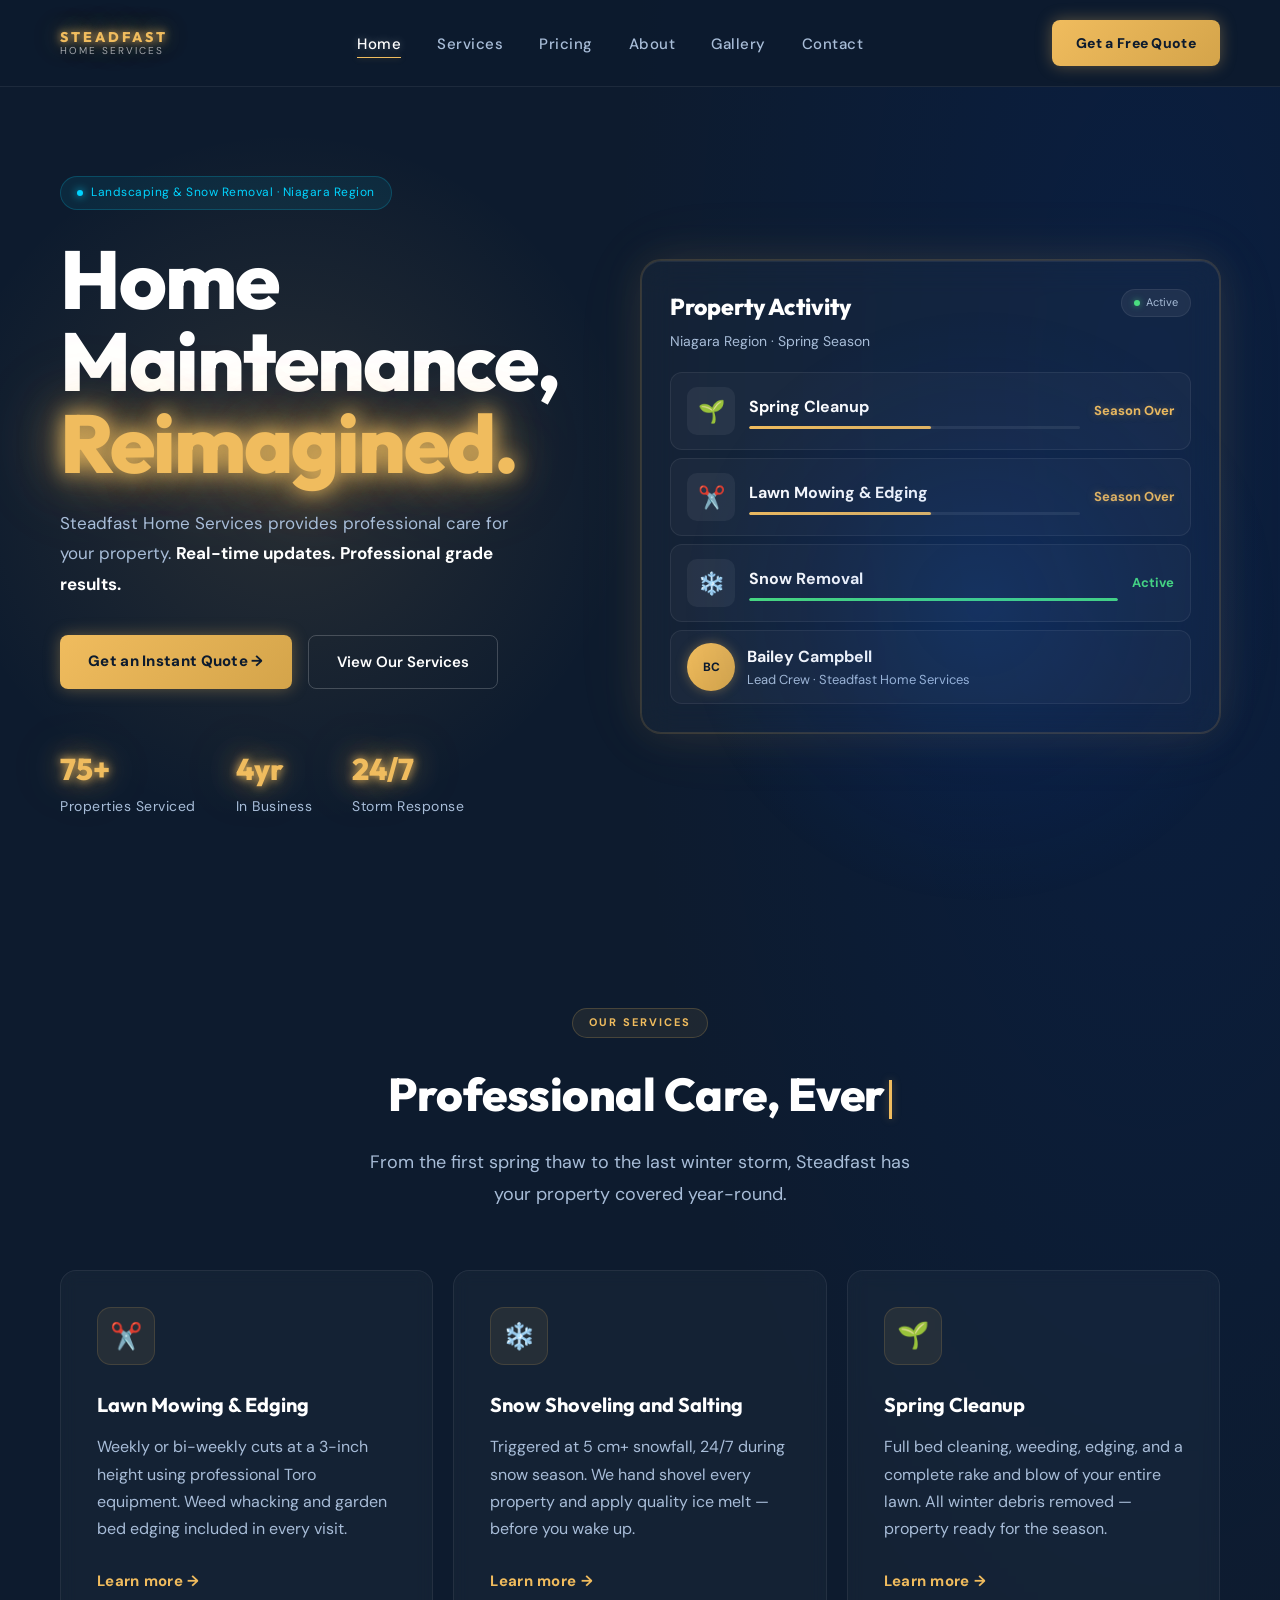
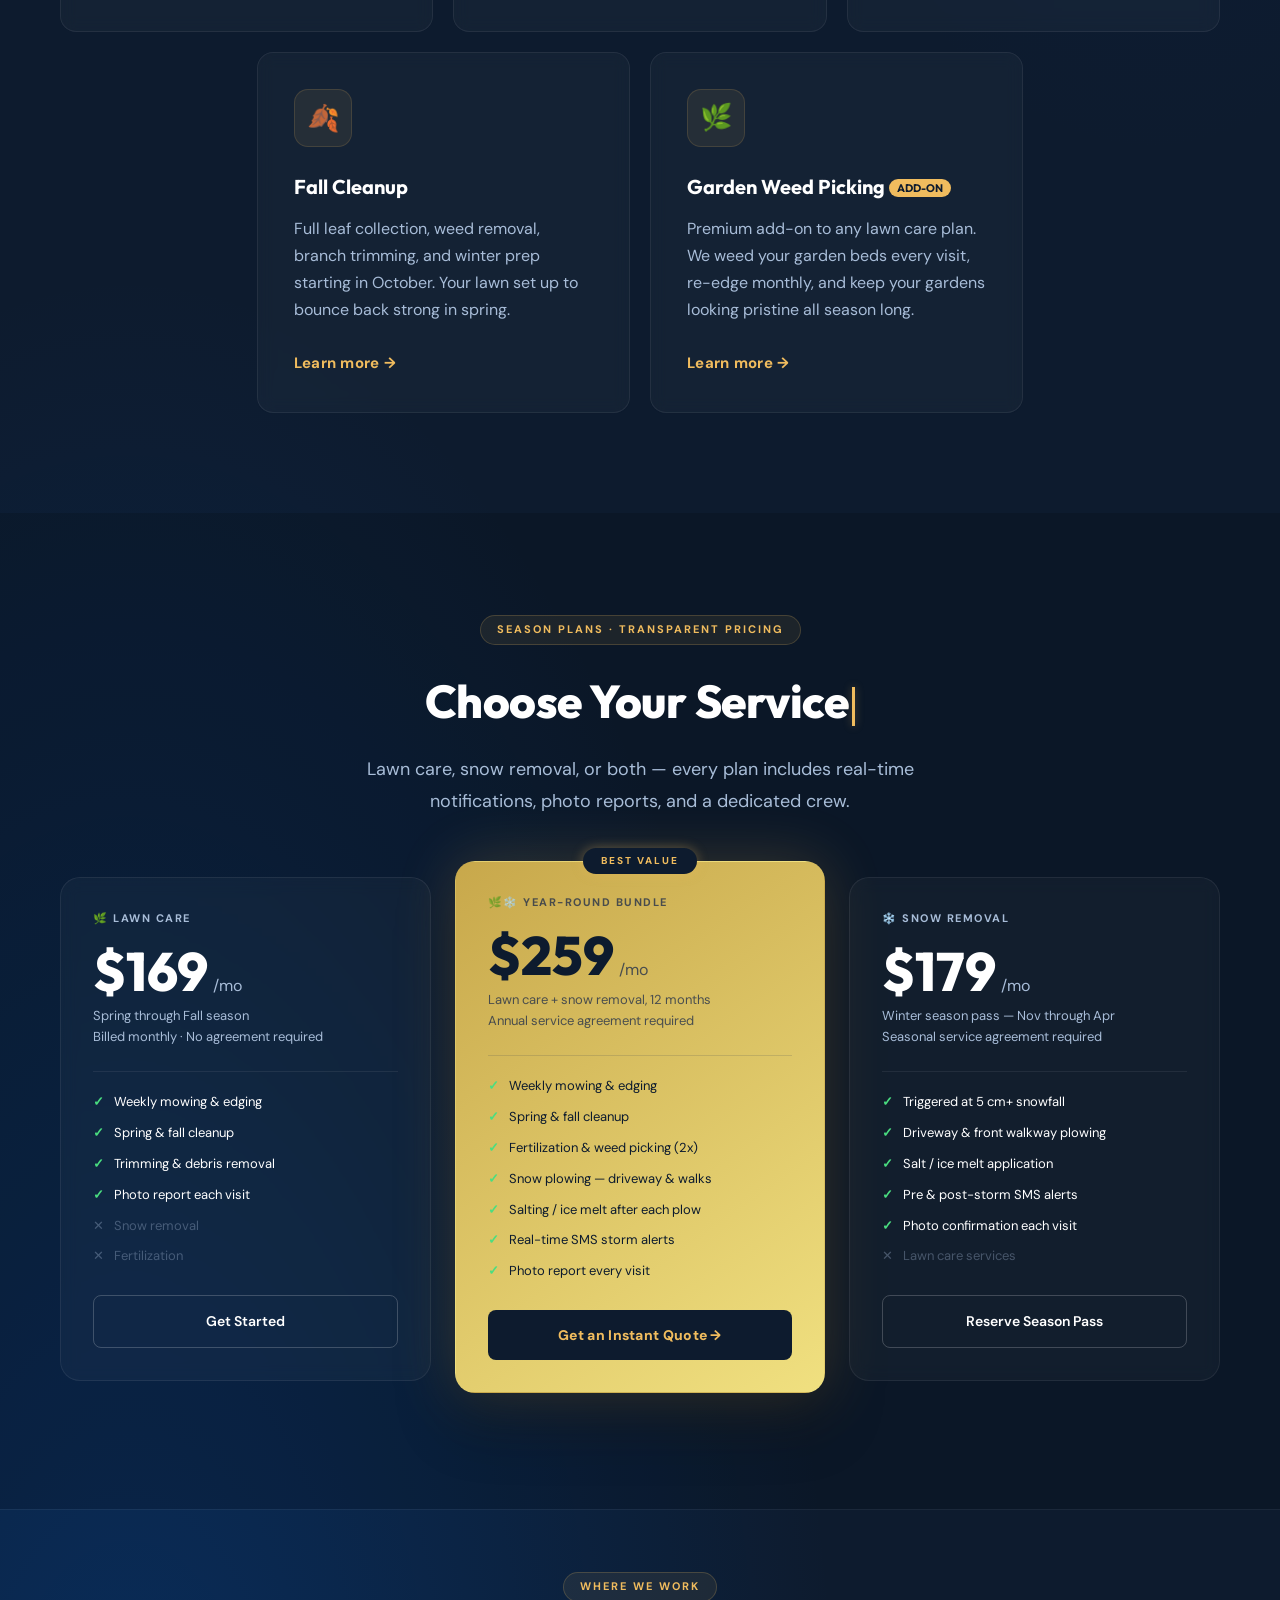
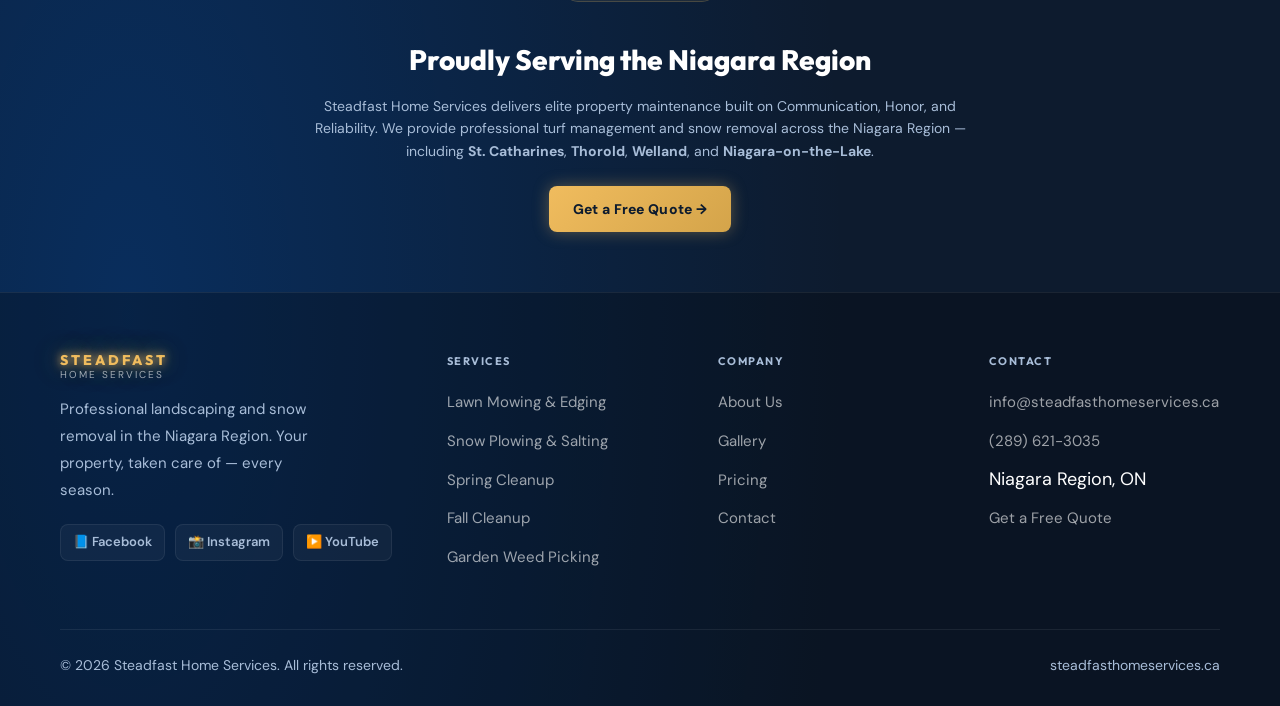
==== commit b57bb325: "Website updates: snow trigger 5 cm, snow shoveling heading, new prices, activity card states, center" ====
--- a/index.html
+++ b/index.html
@@ -141,9 +141,9 @@
         </div>
       </div>
       <div id="cardServices">
-        <div class="job-item"><div class="job-icon">🌱</div><div class="job-info"><div class="job-name">Spring Cleanup</div><div class="job-bar"><div class="job-bar-fill bar-gold"></div></div></div><span class="job-status status-progress">Active</span></div>
-        <div class="job-item"><div class="job-icon">✂️</div><div class="job-info"><div class="job-name">Lawn Mowing &amp; Edging</div><div class="job-bar"><div class="job-bar-fill bar-grey"></div></div></div><span class="job-status status-oncall">Starting Soon</span></div>
-        <div class="job-item"><div class="job-icon">❄️</div><div class="job-info"><div class="job-name">Snow Removal</div><div class="job-bar"><div class="job-bar-fill bar-green"></div></div></div><span class="job-status status-complete">Season Over</span></div>
+        <div class="job-item"><div class="job-icon">🌱</div><div class="job-info"><div class="job-name">Spring Cleanup</div><div class="job-bar"><div class="job-bar-fill bar-gold"></div></div></div><span class="job-status status-progress">Season Over</span></div>
+        <div class="job-item"><div class="job-icon">✂️</div><div class="job-info"><div class="job-name">Lawn Mowing &amp; Edging</div><div class="job-bar"><div class="job-bar-fill bar-gold"></div></div></div><span class="job-status status-progress">Season Over</span></div>
+        <div class="job-item"><div class="job-icon">❄️</div><div class="job-info"><div class="job-name">Snow Removal</div><div class="job-bar"><div class="job-bar-fill bar-green"></div></div></div><span class="job-status status-complete">Active</span></div>
       </div>
       <div class="crew-item">
         <div class="crew-avatar">BC</div>
@@ -175,8 +175,8 @@
 
       <div class="service-card">
         <div class="service-icon">❄️</div>
-        <h3>Snow Plowing &amp; Salting</h3>
-        <p>Triggered at 2 cm+ snowfall, 24/7 during snow season. We hand shovel every property and apply quality ice melt — before you wake up.</p>
+        <h3>Snow Shoveling and Salting</h3>
+        <p>Triggered at 5 cm+ snowfall, 24/7 during snow season. We hand shovel every property and apply quality ice melt — before you wake up.</p>
         <a href="services.html#snow" class="service-link">Learn more &rarr;</a>
       </div>
 
@@ -267,7 +267,7 @@
         <div class="price-desc">Winter season pass — Nov through Apr<br />Seasonal service agreement required</div>
         <hr class="price-divider" />
         <ul class="features-list">
-          <li class="feature-item included">Triggered at 2 cm+ snowfall</li>
+          <li class="feature-item included">Triggered at 5 cm+ snowfall</li>
           <li class="feature-item included">Driveway &amp; front walkway plowing</li>
           <li class="feature-item included">Salt / ice melt application</li>
           <li class="feature-item included">Pre &amp; post-storm SMS alerts</li>
@@ -370,10 +370,10 @@
 
         // Service items
         const stateMap = {
-          active:   { label: 'Active',     css: 'status-progress', bar: 'bar-gold'  },
+          active:   { label: 'Active',     css: 'status-complete', bar: 'bar-green'  },
           upcoming: { label: 'Starting Soon', css: 'status-oncall', bar: 'bar-grey' },
           standby:  { label: 'On Call',    css: 'status-oncall',   bar: 'bar-grey'  },
-          done:     { label: 'Season Over', css: 'status-complete', bar: 'bar-green' }
+          done:     { label: 'Season Over', css: 'status-progress', bar: 'bar-gold' }
         };
 
         const container = document.getElementById('cardServices');
